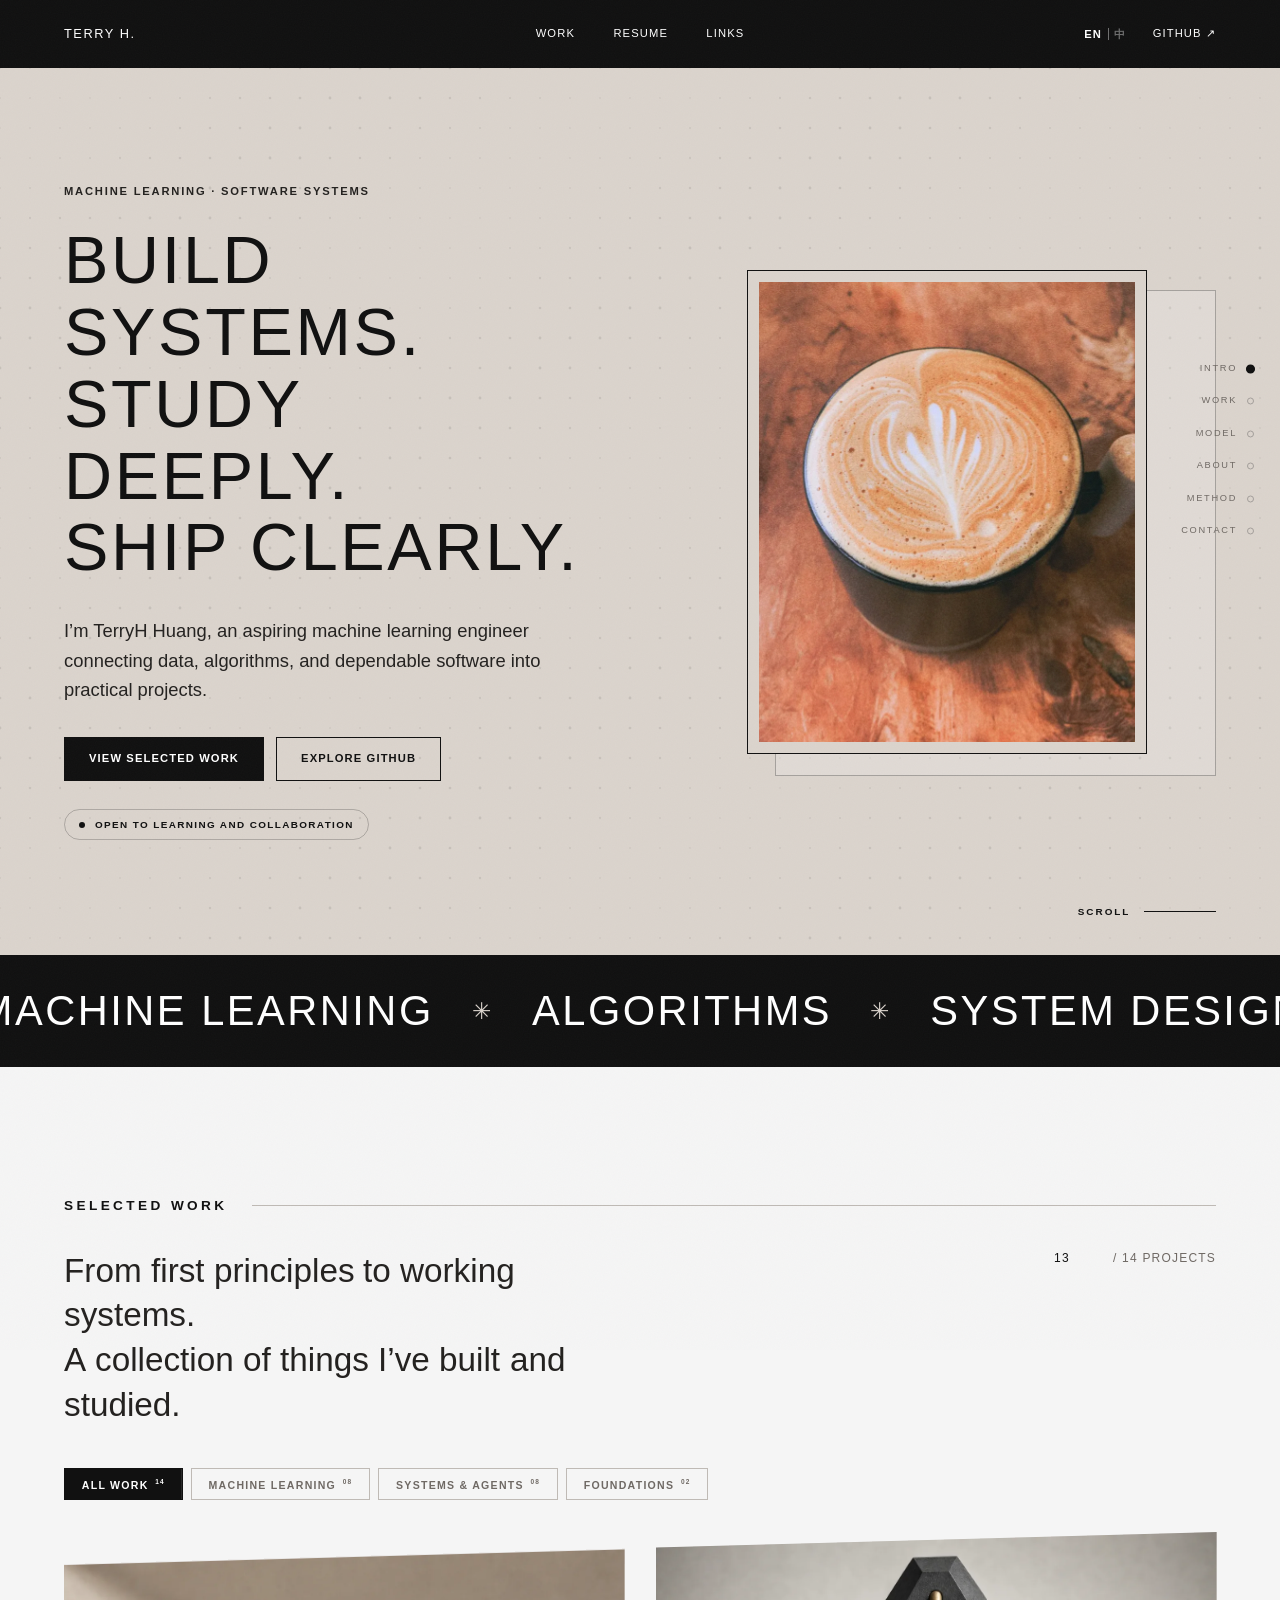
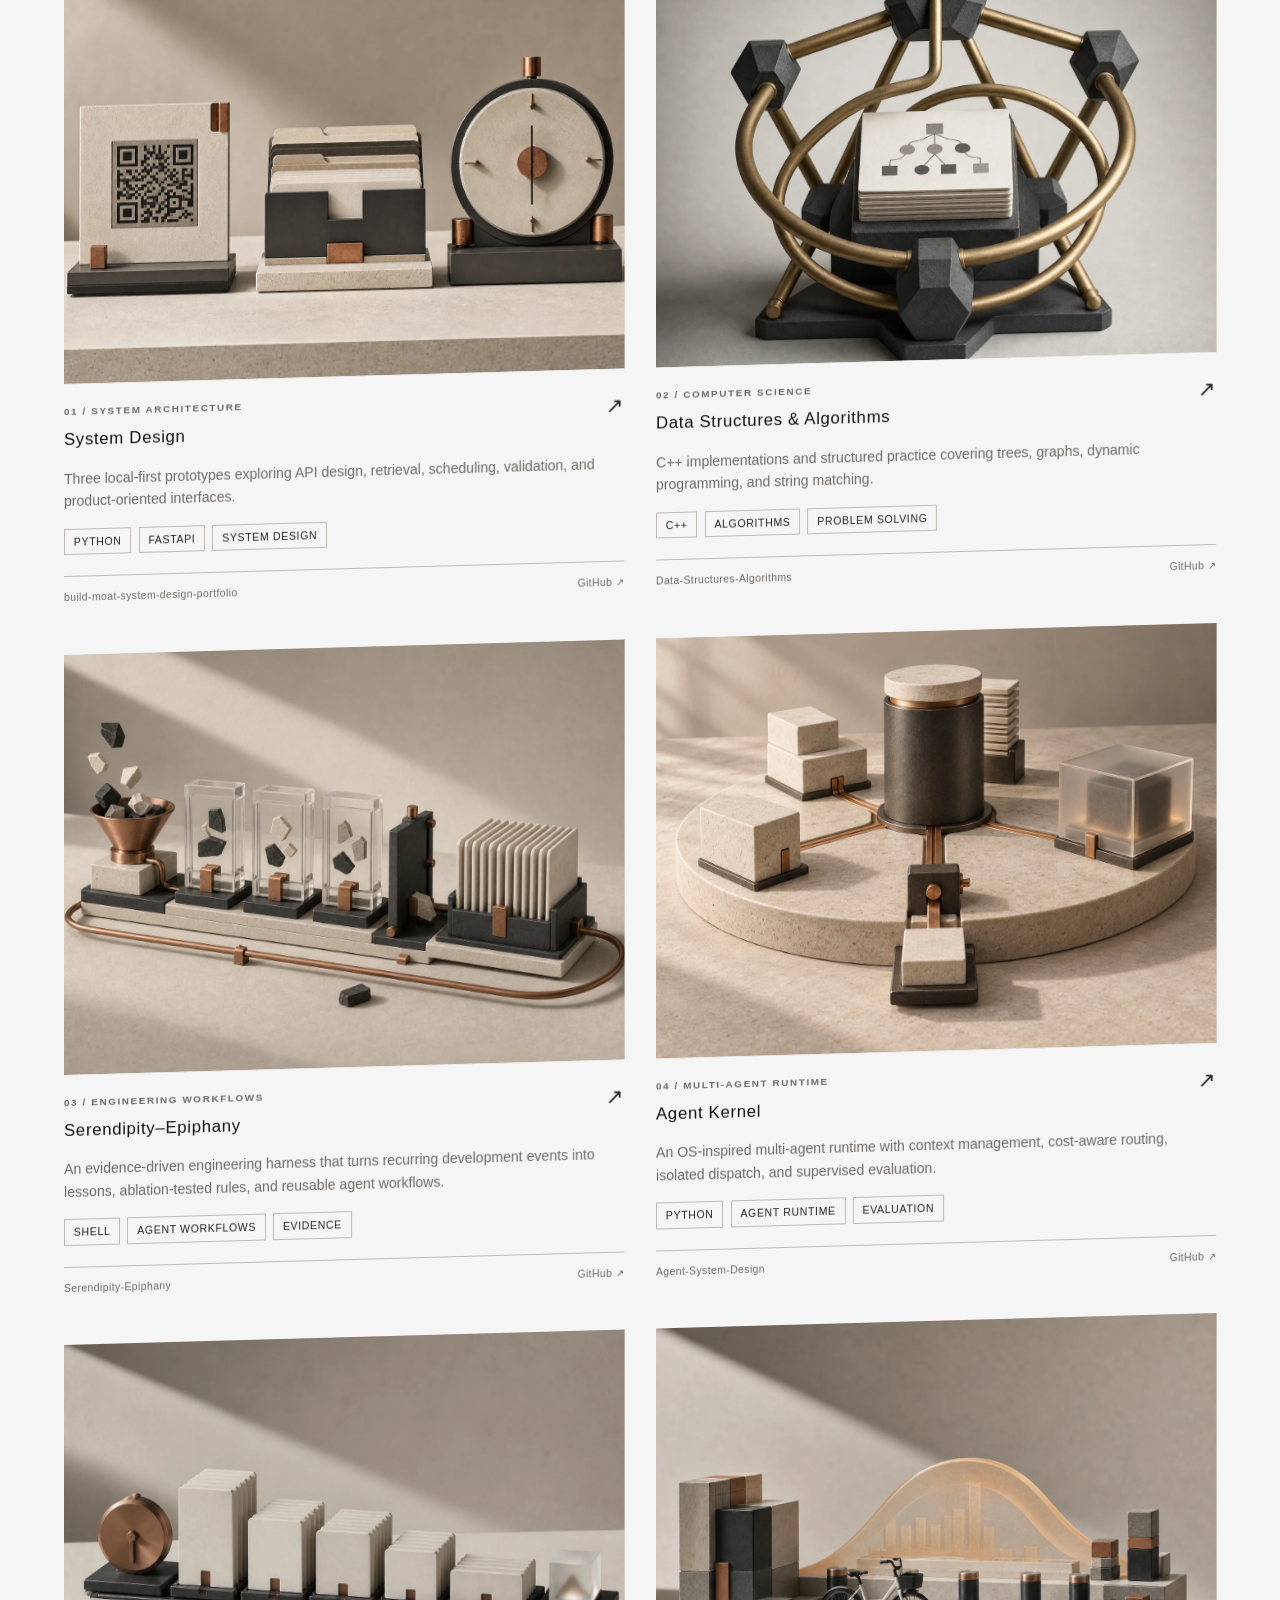
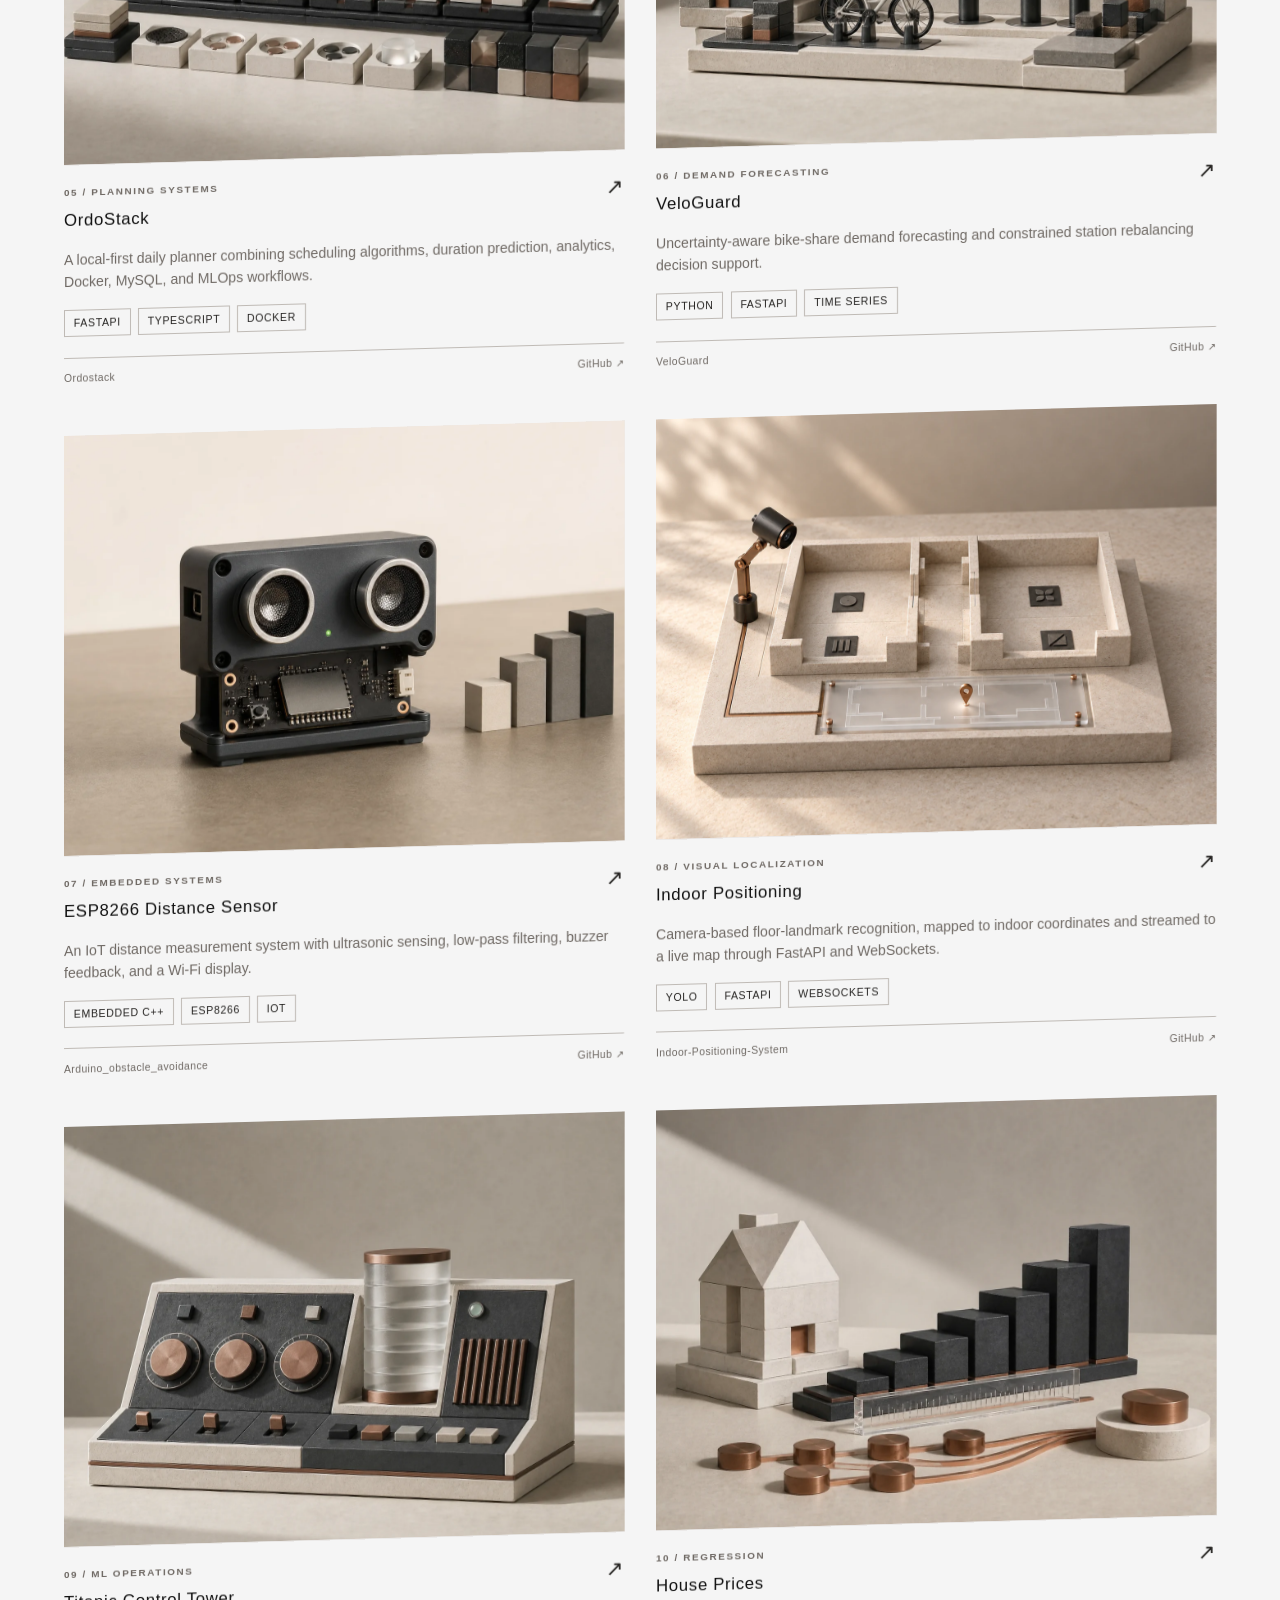
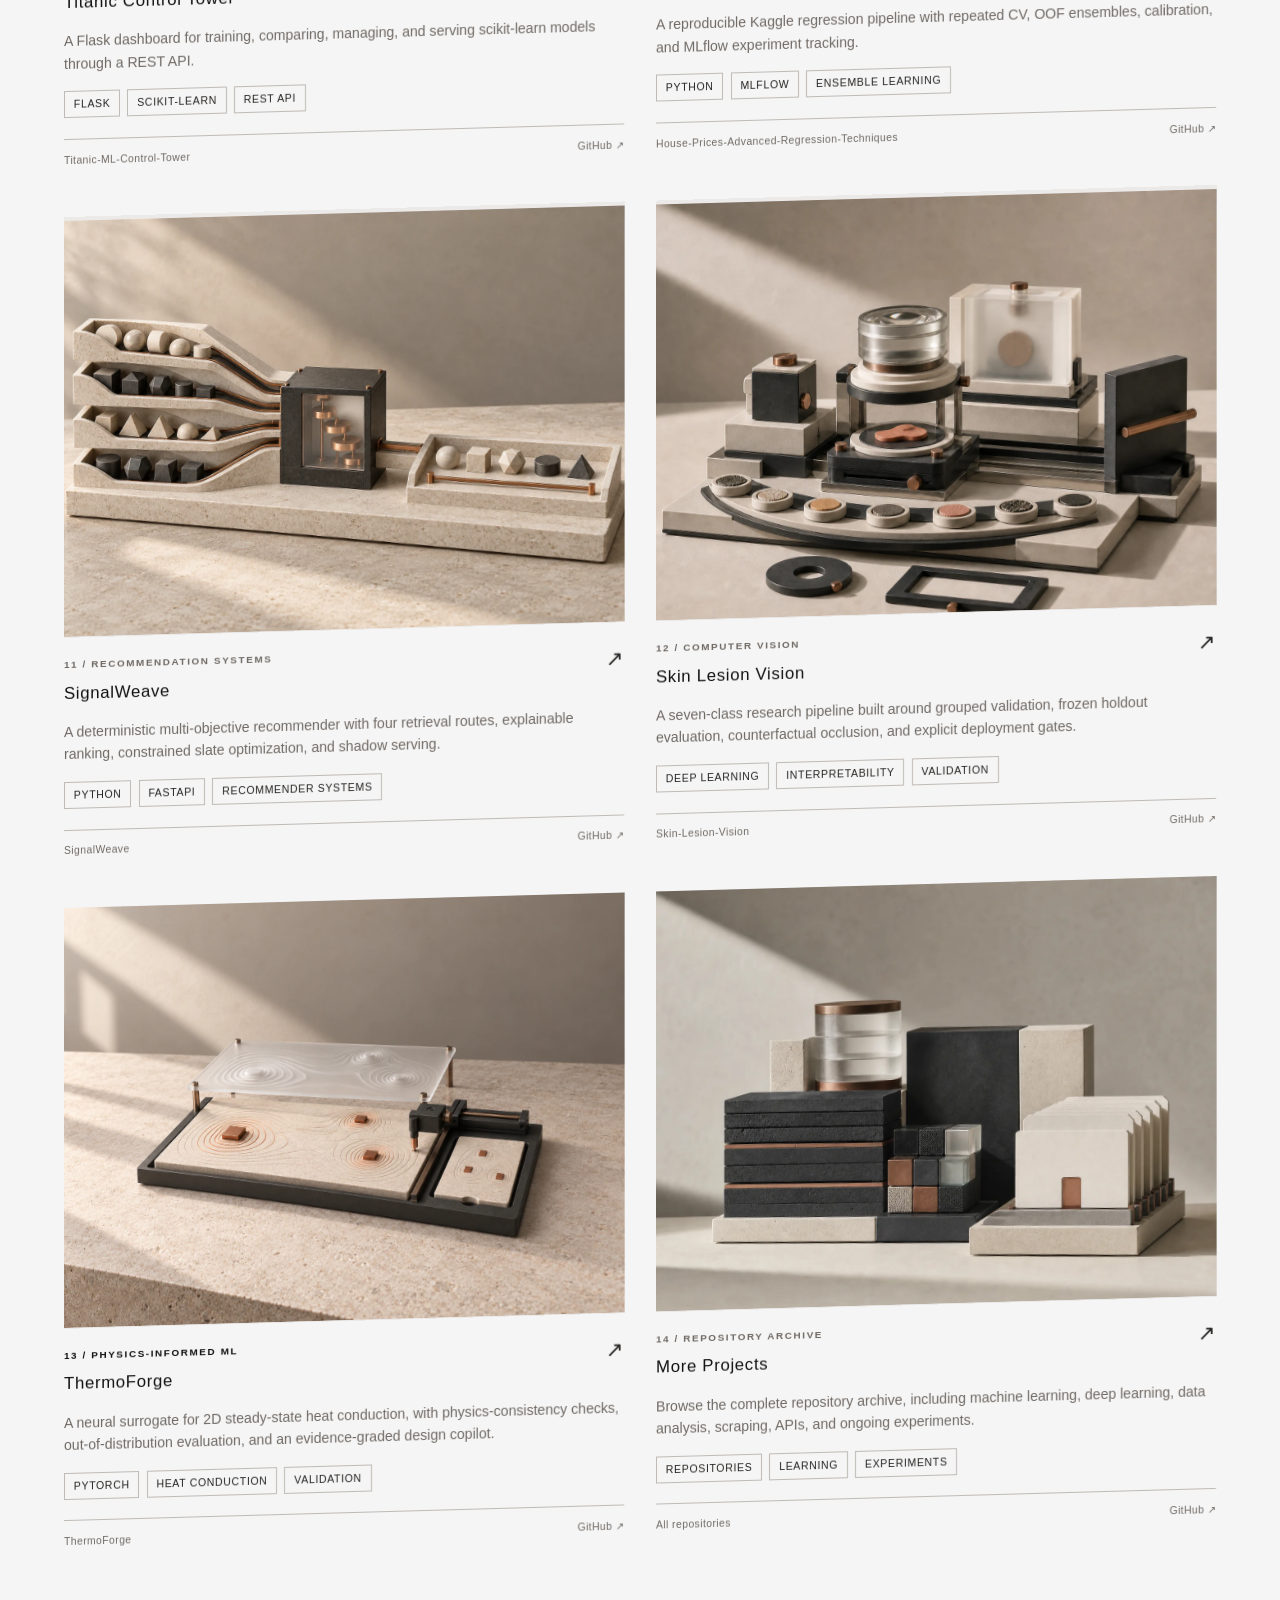
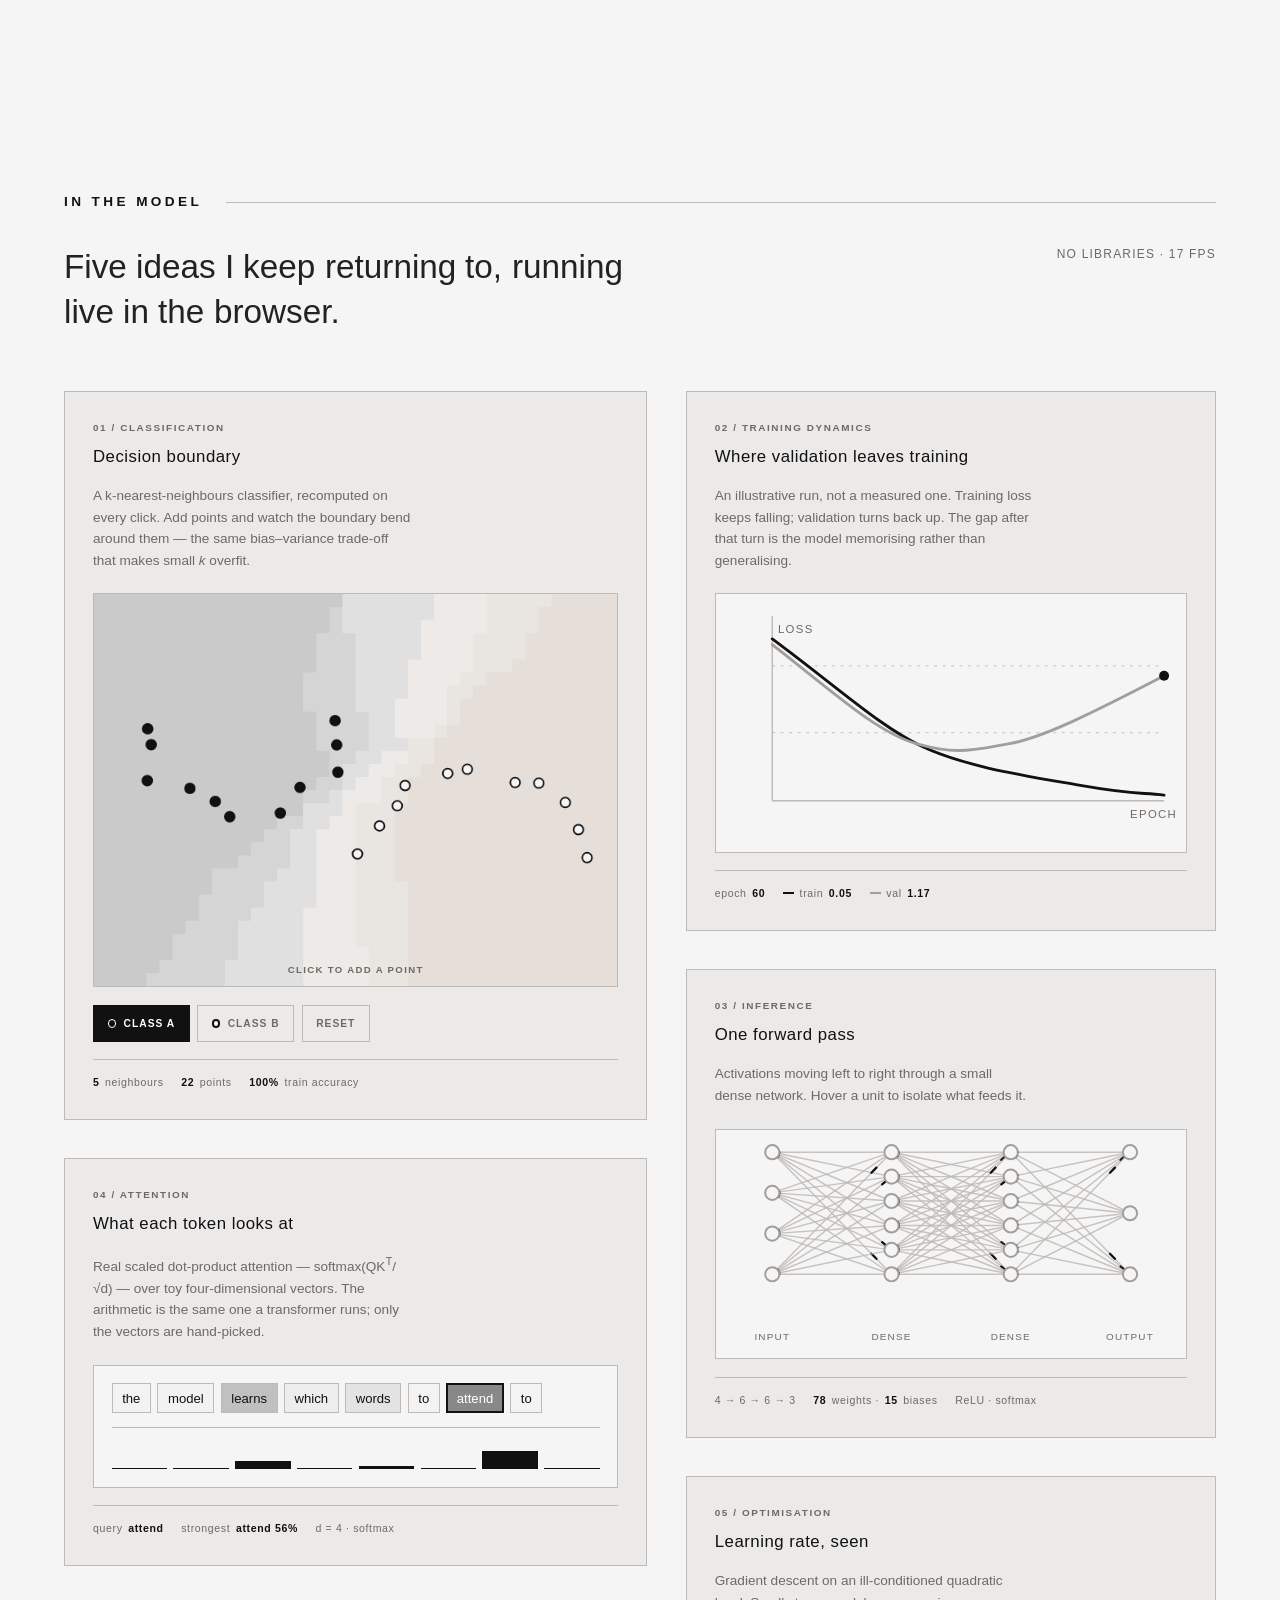
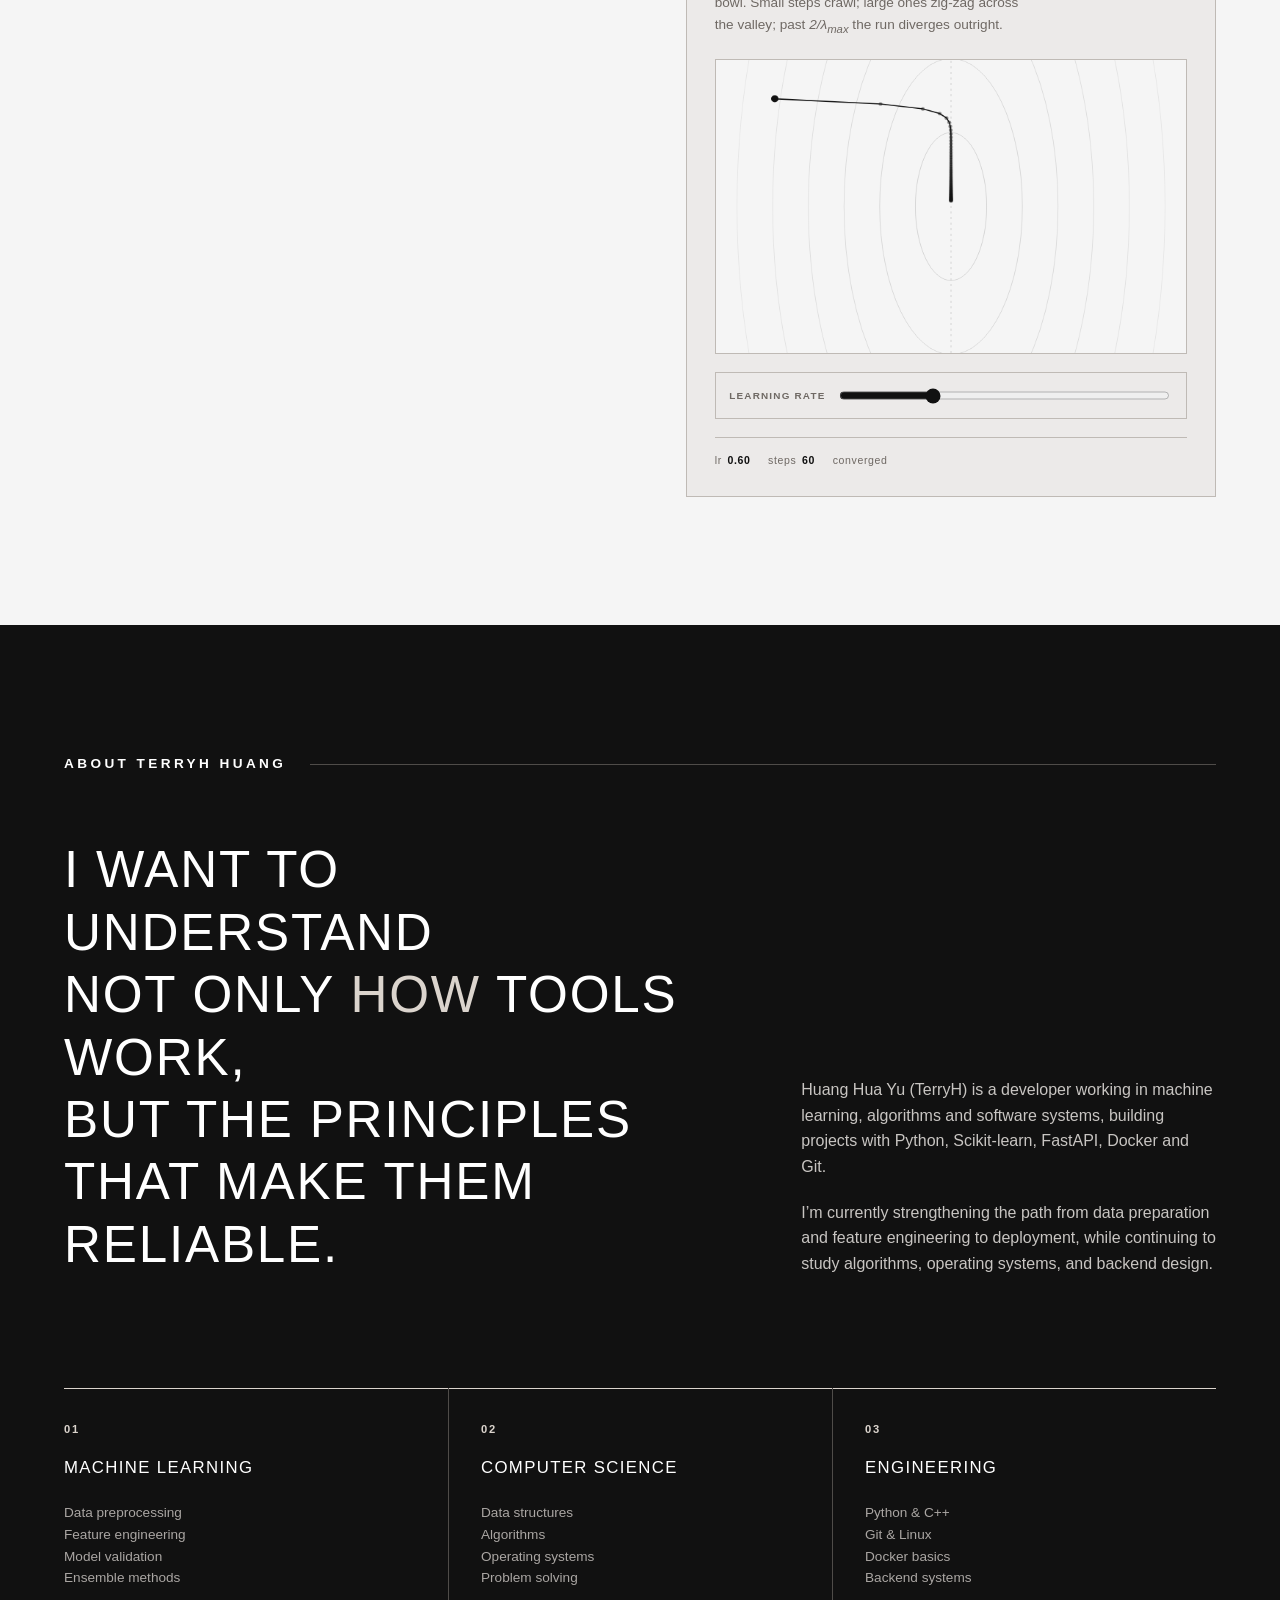
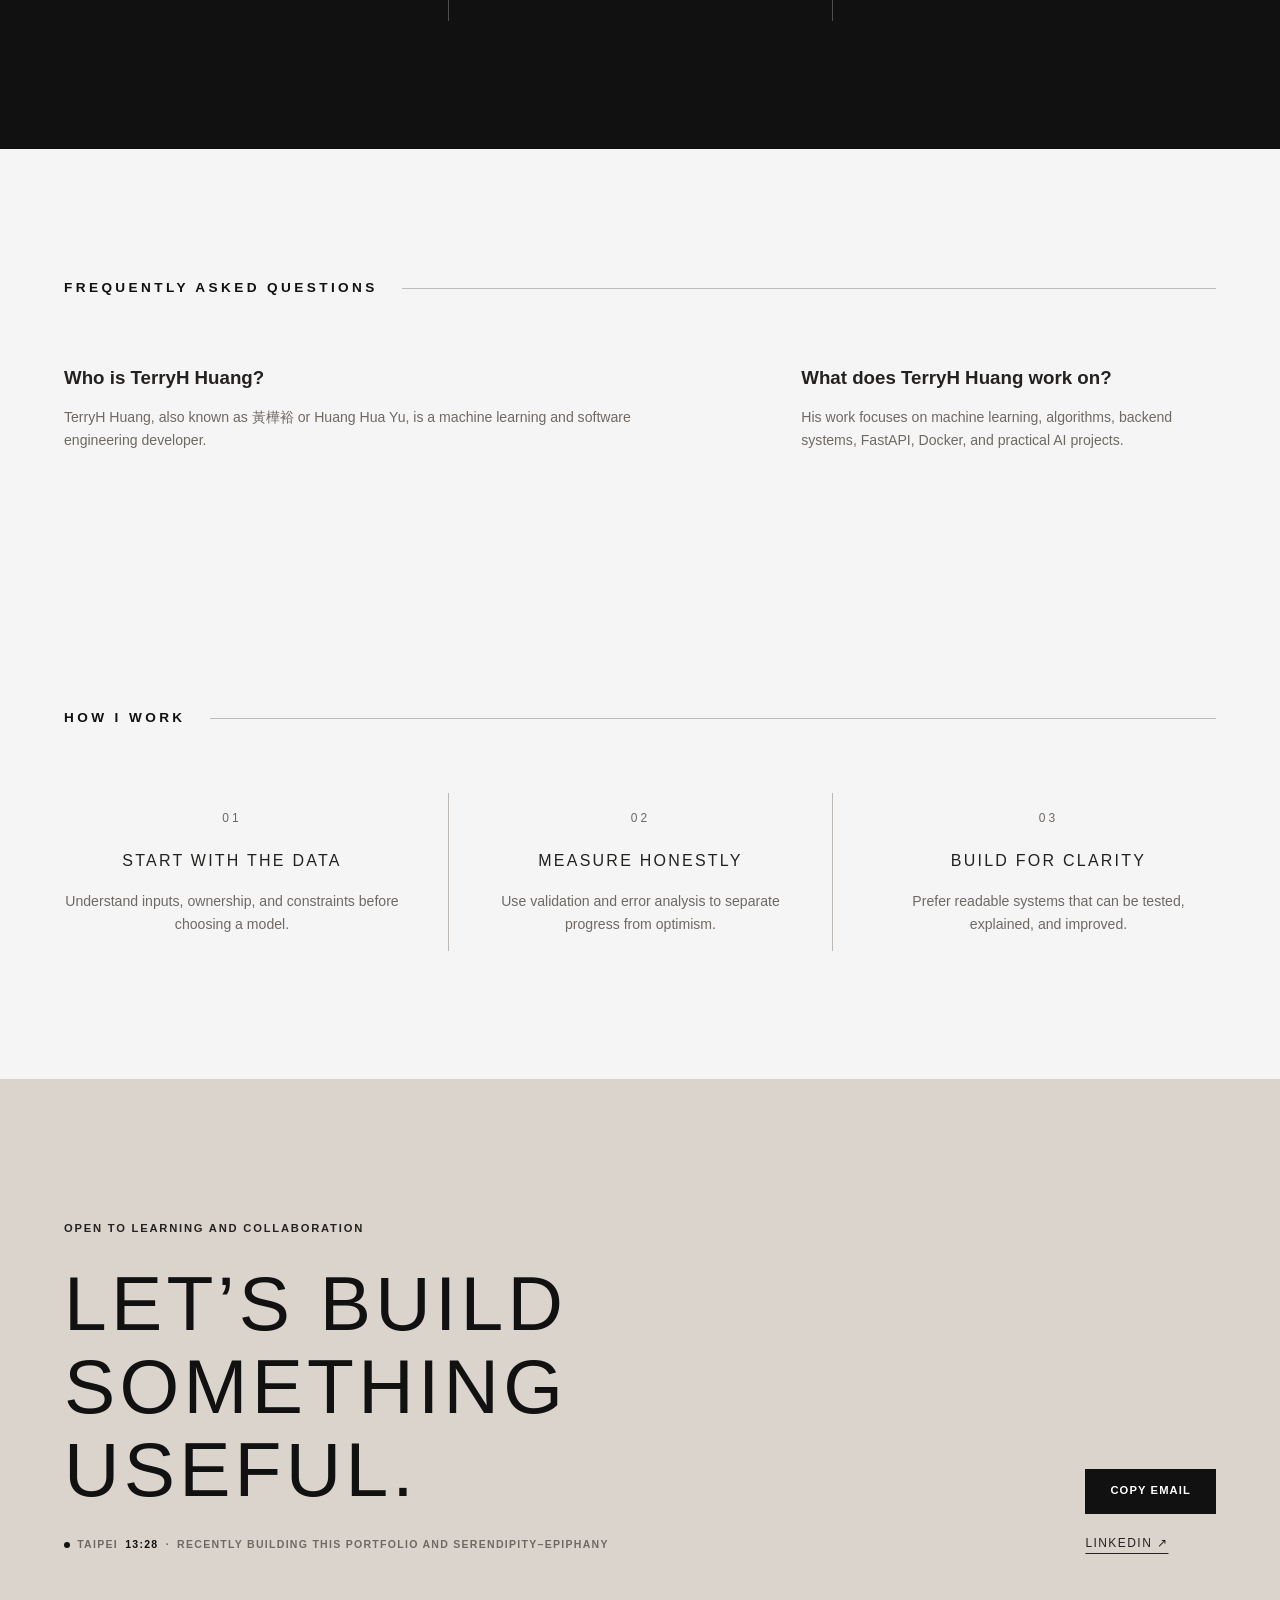
==== index.html @ b8bd3527 "feat: Taipei local time and recent work in the contact section A live clock in Asia/Taipei (24h, ref" ====
<!doctype html>
<html lang="en">
  <head>
    <meta charset="utf-8" />
    <meta name="viewport" content="width=device-width, initial-scale=1" />
    <meta
      name="description"
      content="Portfolio of 黃樺裕 (Huang Hua Yu, TerryH), a machine learning engineer focused on practical ML, algorithms, and software systems."
    />
    <meta name="author" content="黃樺裕 Huang Hua Yu (TerryH)" />
    <meta name="robots" content="index, follow, max-image-preview:large, max-snippet:-1" />
    <meta name="theme-color" content="#111111" />
    <title>黃樺裕 Huang Hua Yu (TerryH) | Machine Learning Engineer</title>
    <link rel="canonical" href="https://cdexswzaq0110.github.io/" />

    <meta property="og:type" content="website" />
    <meta property="og:site_name" content="TerryH Huang" />
    <meta property="og:locale" content="en_US" />
    <meta property="og:locale:alternate" content="zh_TW" />
    <meta property="og:url" content="https://cdexswzaq0110.github.io/" />
    <meta
      property="og:title"
      content="黃樺裕 Huang Hua Yu (TerryH) | Machine Learning Engineer"
    />
    <meta
      property="og:description"
      content="Portfolio of 黃樺裕 (Huang Hua Yu, TerryH), a machine learning engineer focused on practical ML, algorithms, and software systems."
    />
    <meta property="og:image" content="https://cdexswzaq0110.github.io/assets/system-design.webp" />
    <meta name="twitter:card" content="summary_large_image" />
    <meta
      name="twitter:title"
      content="黃樺裕 Huang Hua Yu (TerryH) | Machine Learning Engineer"
    />
    <meta
      name="twitter:description"
      content="Machine learning, algorithms, and dependable software systems."
    />
    <meta name="twitter:image" content="https://cdexswzaq0110.github.io/assets/system-design.webp" />

    <link rel="preload" as="image" href="assets/cappuccino.webp" fetchpriority="high" />
    <link rel="stylesheet" href="styles.css?v=20" />
    <script src="script.js?v=20" defer></script>
    <script>
      /* Set intro + capability flags before first paint to avoid a flash. */
      (function () {
        var root = document.documentElement;
        root.classList.add("js");
        try {
          var chosen = window.localStorage.getItem("th-motion");
          if (chosen !== "off") root.classList.add("motion-on");
          var seen = window.sessionStorage.getItem("th-intro") === "1";
          if (chosen !== "off" && !seen) root.classList.add("is-loading");
        } catch (error) {
          /* storage blocked — skip the intro rather than risk trapping content */
        }
      })();
    </script>

    <script type="application/ld+json">
      {
        "@context": "https://schema.org",
        "@graph": [
          {
            "@type": "Person",
            "@id": "https://cdexswzaq0110.github.io/#person",
            "name": "黃樺裕",
            "alternateName": ["Huang Hua Yu", "TerryH Huang", "TerryH"],
            "url": "https://cdexswzaq0110.github.io/",
            "email": "mailto:cdexswzaq0110@gmail.com",
            "jobTitle": "Machine Learning Engineer",
            "description": "Machine learning and software engineering developer focused on practical ML, algorithms, backend systems, and reproducible engineering workflows.",
            "knowsAbout": [
              "Machine Learning",
              "Algorithms",
              "Data Structures",
              "Backend Systems",
              "FastAPI",
              "Docker",
              "Python",
              "C++"
            ],
            "sameAs": [
              "https://github.com/cdexswzaq0110",
              "https://www.linkedin.com/in/%E6%A8%BA%E8%A3%95-%E9%BB%83-terryh/"
            ]
          },
          {
            "@type": "WebSite",
            "@id": "https://cdexswzaq0110.github.io/#website",
            "url": "https://cdexswzaq0110.github.io/",
            "name": "TerryH Huang — Portfolio",
            "inLanguage": "en",
            "publisher": { "@id": "https://cdexswzaq0110.github.io/#person" }
          },
          {
            "@type": "ProfilePage",
            "@id": "https://cdexswzaq0110.github.io/#profilepage",
            "url": "https://cdexswzaq0110.github.io/",
            "name": "黃樺裕 Huang Hua Yu (TerryH) | Machine Learning Engineer",
            "isPartOf": { "@id": "https://cdexswzaq0110.github.io/#website" },
            "about": { "@id": "https://cdexswzaq0110.github.io/#person" }
          },
          {
            "@type": "FAQPage",
            "@id": "https://cdexswzaq0110.github.io/#faq",
            "mainEntity": [
              {
                "@type": "Question",
                "name": "Who is TerryH Huang?",
                "acceptedAnswer": {
                  "@type": "Answer",
                  "text": "TerryH Huang, also known as 黃樺裕 or Huang Hua Yu, is a machine learning and software engineering developer."
                }
              },
              {
                "@type": "Question",
                "name": "What does TerryH Huang work on?",
                "acceptedAnswer": {
                  "@type": "Answer",
                  "text": "His work focuses on machine learning, algorithms, backend systems, FastAPI, Docker, and practical AI projects."
                }
              }
            ]
          }
        ]
      }
    </script>
  </head>

  <body class="home-page">
    <a class="skip-link" href="#main-content">Skip to content</a>
    <div class="grain" aria-hidden="true"></div>

    <div class="cursor" data-cursor aria-hidden="true">
      <span class="cursor-dot"></span>
      <span class="cursor-ring"><span class="cursor-text"></span></span>
    </div>

    <div class="preloader" data-preloader aria-hidden="true">
      <div class="preloader-panels">
        <i></i><i></i><i></i><i></i><i></i>
      </div>
      <div class="preloader-inner">
        <span class="preloader-name">Terry H.</span>
        <span class="preloader-count" data-preloader-count>00</span>
      </div>
      <div class="preloader-bar"><i data-preloader-bar></i></div>
    </div>

    <div class="scroll-progress" aria-hidden="true"></div>

    <header class="site-header">
      <div class="container header-inner">
        <a class="brand" href="#top" data-scramble aria-label="TerryH Huang, home">Terry H.</a>
        <nav class="site-nav" aria-label="Primary navigation">
          <a href="#work" data-scramble data-zh="作品">Work</a>
          <a href="resume.html" data-scramble data-zh="履歷">Resume</a>
          <a href="links.html" data-scramble data-zh="連結">Links</a>
        </nav>
        <div class="header-end">
          <button class="lang-toggle" type="button" data-lang-toggle aria-label="Switch language / 切換語言">
            <span class="lang-en">EN</span><i aria-hidden="true"></i><span class="lang-zh">中</span>
          </button>
          <a
            class="header-link"
            href="https://github.com/cdexswzaq0110"
            target="_blank"
            rel="noreferrer"
            data-magnetic
            aria-label="View GitHub profile in a new tab"
          >
            GitHub <span aria-hidden="true">↗</span>
          </a>
          <button
            class="nav-toggle"
            type="button"
            data-nav-toggle
            aria-expanded="false"
            aria-controls="site-menu"
          >
            <span class="nav-toggle-lines" aria-hidden="true"><i></i><i></i></span>
            Menu
          </button>
        </div>
      </div>
    </header>

    <nav class="section-rail" data-rail aria-label="Section shortcuts">
      <a href="#top"><span class="rail-label">Intro</span><span class="rail-dot"></span></a>
      <a href="#work"><span class="rail-label">Work</span><span class="rail-dot"></span></a>
      <a href="#lab"><span class="rail-label">Model</span><span class="rail-dot"></span></a>
      <a href="#about"><span class="rail-label">About</span><span class="rail-dot"></span></a>
      <a href="#principles"><span class="rail-label">Method</span><span class="rail-dot"></span></a>
      <a href="#contact"><span class="rail-label">Contact</span><span class="rail-dot"></span></a>
    </nav>

    <main id="main-content">
      <section class="hero" id="top" aria-labelledby="hero-title">
        <canvas class="hero-canvas" data-hero-canvas aria-hidden="true"></canvas>
        <div class="container hero-grid">
          <div class="hero-copy">
            <p class="eyebrow" data-zh="機器學習 · 軟體系統">Machine Learning · Software Systems</p>
            <h1 id="hero-title" data-split="lines">
              <span class="hero-line" data-zh="把系統做出來。">Build systems.</span>
              <span class="hero-line" data-zh="把原理讀透。">Study deeply.</span>
              <span class="hero-line" data-zh="把成果交清楚。">Ship clearly.</span>
            </h1>
            <p class="hero-lead" data-zh="我是黃樺裕，一位持續精進的機器學習工程師，把資料、演算法與可靠的軟體，組合成真正跑得起來的專案。">
              I’m TerryH Huang, an aspiring machine learning engineer connecting data,
              algorithms, and dependable software into practical projects.
            </p>
            <div class="hero-actions">
              <a class="button" href="#work" data-magnetic data-zh="查看精選作品">View selected work</a>
              <a
                class="button button-secondary"
                href="https://github.com/cdexswzaq0110"
                target="_blank"
                rel="noreferrer"
                data-magnetic
              >
                Explore GitHub
              </a>
            </div>
            <p class="status-pill" data-zh="&lt;i aria-hidden=&quot;true&quot;&gt;&lt;/i&gt;歡迎交流與合作">
              <i aria-hidden="true"></i>Open to learning and collaboration
            </p>
          </div>

          <div class="hero-visual">
            <div class="portrait-frame">
              <div class="portrait-media">
                <img
                  src="assets/cappuccino.webp"
                  width="460"
                  height="460"
                  alt="Cappuccino with latte art on a warm wooden table"
                  fetchpriority="high"
                />
              </div>
            </div>
          </div>
        </div>

        <a class="hero-scroll" href="#work" aria-label="Scroll to selected work">
          <span data-zh="往下捲">Scroll</span>
          <span class="hero-scroll-line" aria-hidden="true"></span>
        </a>
      </section>

      <section class="marquee-band" aria-label="Focus areas">
        <div class="marquee" data-marquee>
          <div class="marquee-track" data-marquee-track>
            <span>Machine Learning</span><b aria-hidden="true">✳</b>
            <span>Algorithms</span><b aria-hidden="true">✳</b>
            <span>System Design</span><b aria-hidden="true">✳</b>
            <span>Python</span><b aria-hidden="true">✳</b>
            <span>C++</span><b aria-hidden="true">✳</b>
            <span>FastAPI</span><b aria-hidden="true">✳</b>
            <span>Docker</span><b aria-hidden="true">✳</b>
            <span>MLOps</span><b aria-hidden="true">✳</b>
          </div>
        </div>
      </section>

      <section class="section work-section" id="work" aria-labelledby="work-title">
        <div class="container">
          <div class="section-heading">
            <h2 id="work-title" data-zh="精選作品">Selected Work</h2>
            <span aria-hidden="true"></span>
          </div>
          <div class="section-intro">
            <p data-split="words" data-zh="從基本原理到能跑的系統。<br />這些是我做過，也讀過的東西。">From first principles to working systems.<br />A collection of things I’ve built and studied.</p>
            <p class="section-count">
              <span data-project-count>01</span> / <span data-project-total>14</span> projects
            </p>
          </div>

          <div class="filter-bar" role="group" aria-label="Filter projects by focus">
              <button type="button" class="filter-chip is-active" data-filter="all" aria-pressed="true">All work <sup>14</sup></button>
              <button type="button" class="filter-chip" data-filter="ml" aria-pressed="false">Machine learning <sup>08</sup></button>
              <button type="button" class="filter-chip" data-filter="backend" aria-pressed="false">Systems &amp; agents <sup>08</sup></button>
              <button type="button" class="filter-chip" data-filter="foundations" aria-pressed="false">Foundations <sup>02</sup></button>
            </div>
          <div class="project-grid" data-project-grid>
            <article class="project-card" id="project-system-design" tabindex="-1" data-tags="backend">
              <a
                href="https://github.com/cdexswzaq0110/build-moat-system-design-portfolio"
                target="_blank"
                rel="noreferrer"
                data-cursor-label="View"
                aria-label="Open System Design on GitHub"
              >
                <div class="project-visual visual-systems" data-tilt>
                  <img
                    src="assets/system-design.webp"
                    width="1448"
                    height="1086"
                    loading="lazy"
                    alt="Three sculptural modules representing QR generation, knowledge retrieval, and task scheduling"
                  />
                </div>
                <div class="project-body">
                  <div>
                    <p class="project-index">01 / System architecture</p>
                    <h3>System Design</h3>
                  </div>
                  <span class="project-arrow" aria-hidden="true">↗</span>
                </div>
                <p class="project-description">
                  Three local-first prototypes exploring API design, retrieval,
                  scheduling, validation, and product-oriented interfaces.
                </p>
                <ul class="tag-list" aria-label="Technologies">
                  <li>Python</li>
                  <li>FastAPI</li>
                  <li>System Design</li>
                </ul>
                <p class="project-source"><span>build-moat-system-design-portfolio</span><span>GitHub ↗</span></p>
              </a>
            </article>

            <article class="project-card" id="project-algorithms" tabindex="-1" data-tags="foundations">
              <a
                href="https://github.com/cdexswzaq0110/Data-Structures-Algorithms"
                target="_blank"
                rel="noreferrer"
                data-cursor-label="View"
                aria-label="Open Data Structures &amp; Algorithms on GitHub"
              >
                <div class="project-visual visual-algorithms" data-tilt>
                  <img
                    src="assets/algorithms.webp"
                    width="1448"
                    height="1086"
                    loading="lazy"
                    alt="Tactile geometric structure representing data structures and algorithms"
                  />
                </div>
                <div class="project-body">
                  <div>
                    <p class="project-index">02 / Computer science</p>
                    <h3>Data Structures &amp; Algorithms</h3>
                  </div>
                  <span class="project-arrow" aria-hidden="true">↗</span>
                </div>
                <p class="project-description">
                  C++ implementations and structured practice covering trees, graphs,
                  dynamic programming, and string matching.
                </p>
                <ul class="tag-list" aria-label="Technologies">
                  <li>C++</li>
                  <li>Algorithms</li>
                  <li>Problem Solving</li>
                </ul>
                <p class="project-source"><span>Data-Structures-Algorithms</span><span>GitHub ↗</span></p>
              </a>
            </article>

            <article class="project-card" id="project-serendipity" tabindex="-1" data-tags="backend">
              <a
                href="https://github.com/cdexswzaq0110/Serendipity-Epiphany"
                target="_blank"
                rel="noreferrer"
                data-cursor-label="View"
                aria-label="Open Serendipity–Epiphany on GitHub"
              >
                <div class="project-visual visual-serendipity" data-tilt>
                  <img
                    src="assets/serendipity-epiphany.webp"
                    width="1448"
                    height="1086"
                    loading="lazy"
                    alt="Development fragments passing through evidence frames and an ablation gate into reusable rule cards"
                  />
                </div>
                <div class="project-body">
                  <div>
                    <p class="project-index">03 / Engineering workflows</p>
                    <h3>Serendipity–Epiphany</h3>
                  </div>
                  <span class="project-arrow" aria-hidden="true">↗</span>
                </div>
                <p class="project-description">
                  An evidence-driven engineering harness that turns recurring development
                  events into lessons, ablation-tested rules, and reusable agent workflows.
                </p>
                <ul class="tag-list" aria-label="Technologies">
                  <li>Shell</li>
                  <li>Agent Workflows</li>
                  <li>Evidence</li>
                </ul>
                <p class="project-source"><span>Serendipity-Epiphany</span><span>GitHub ↗</span></p>
              </a>
            </article>

            <article class="project-card" id="project-agent-kernel" tabindex="-1" data-tags="backend">
              <a href="https://github.com/cdexswzaq0110/Agent-System-Design" target="_blank" rel="noreferrer"
                data-cursor-label="View" aria-label="Open Agent Kernel on GitHub">
                <div class="project-visual" data-tilt>
                  <img src="assets/agent-kernel.webp" width="1448" height="1086" loading="lazy" decoding="async"
                    alt="A central scheduling hub linking three isolated work modules, shared context wafers, and a review gate" />
                </div>
                <div class="project-body">
                  <div>
                    <p class="project-index">04 / Multi-agent runtime</p>
                    <h3>Agent Kernel</h3>
                  </div>
                  <span class="project-arrow" aria-hidden="true">↗</span>
                </div>
                <p class="project-description">An OS-inspired multi-agent runtime with context management, cost-aware routing, isolated dispatch, and supervised evaluation.</p>
                <ul class="tag-list" aria-label="Technologies">
                  <li>Python</li>
                  <li>Agent Runtime</li>
                  <li>Evaluation</li>
                </ul>
                <p class="project-source"><span>Agent-System-Design</span><span>GitHub ↗</span></p>
              </a>
            </article>

            <article class="project-card" id="project-ordostack" tabindex="-1" data-tags="ml backend">
              <a
                href="https://github.com/cdexswzaq0110/Ordostack"
                target="_blank"
                rel="noreferrer"
                data-cursor-label="View"
                aria-label="Open OrdoStack on GitHub"
              >
                <div class="project-visual visual-ordostack" data-tilt>
                  <img
                    src="assets/ordostack.webp"
                    width="1448"
                    height="1086"
                    loading="lazy"
                    alt="Modular daily scheduling machine with time blocks and prediction components"
                  />
                </div>
                <div class="project-body">
                  <div>
                    <p class="project-index">05 / Planning systems</p>
                    <h3>OrdoStack</h3>
                  </div>
                  <span class="project-arrow" aria-hidden="true">↗</span>
                </div>
                <p class="project-description">
                  A local-first daily planner combining scheduling algorithms, duration
                  prediction, analytics, Docker, MySQL, and MLOps workflows.
                </p>
                <ul class="tag-list" aria-label="Technologies">
                  <li>FastAPI</li>
                  <li>TypeScript</li>
                  <li>Docker</li>
                </ul>
                <p class="project-source"><span>Ordostack</span><span>GitHub ↗</span></p>
              </a>
            </article>

            <article class="project-card" id="project-veloguard" tabindex="-1" data-tags="ml backend">
              <a
                href="https://github.com/cdexswzaq0110/VeloGuard"
                target="_blank"
                rel="noreferrer"
                data-cursor-label="View"
                aria-label="Open VeloGuard on GitHub"
              >
                <div class="project-visual visual-veloguard" data-tilt>
                  <img
                    src="assets/veloguard.webp"
                    width="1448"
                    height="1086"
                    loading="lazy"
                    alt="Architectural bike-share forecasting and station rebalancing model"
                  />
                </div>
                <div class="project-body">
                  <div>
                    <p class="project-index">06 / Demand forecasting</p>
                    <h3>VeloGuard</h3>
                  </div>
                  <span class="project-arrow" aria-hidden="true">↗</span>
                </div>
                <p class="project-description">
                  Uncertainty-aware bike-share demand forecasting and constrained
                  station rebalancing decision support.
                </p>
                <ul class="tag-list" aria-label="Technologies">
                  <li>Python</li>
                  <li>FastAPI</li>
                  <li>Time Series</li>
                </ul>
                <p class="project-source"><span>VeloGuard</span><span>GitHub ↗</span></p>
              </a>
            </article>

            <article class="project-card" id="project-esp8266" tabindex="-1" data-tags="foundations">
              <a
                href="https://github.com/cdexswzaq0110/Arduino_obstacle_avoidance"
                target="_blank"
                rel="noreferrer"
                data-cursor-label="View"
                aria-label="Open ESP8266 Distance Sensor on GitHub"
              >
                <div class="project-visual visual-embedded" data-tilt>
                  <img
                    src="assets/embedded-system.webp"
                    width="1448"
                    height="1086"
                    loading="lazy"
                    alt="Refined ultrasonic distance sensor and embedded controller"
                  />
                </div>
                <div class="project-body">
                  <div>
                    <p class="project-index">07 / Embedded systems</p>
                    <h3>ESP8266 Distance Sensor</h3>
                  </div>
                  <span class="project-arrow" aria-hidden="true">↗</span>
                </div>
                <p class="project-description">
                  An IoT distance measurement system with ultrasonic sensing,
                  low-pass filtering, buzzer feedback, and a Wi-Fi display.
                </p>
                <ul class="tag-list" aria-label="Technologies">
                  <li>Embedded C++</li>
                  <li>ESP8266</li>
                  <li>IoT</li>
                </ul>
                <p class="project-source"><span>Arduino_obstacle_avoidance</span><span>GitHub ↗</span></p>
              </a>
            </article>

            <article class="project-card" id="project-indoor-positioning" tabindex="-1" data-tags="ml backend">
              <a href="https://github.com/cdexswzaq0110/Indoor-Positioning-System" target="_blank" rel="noreferrer"
                data-cursor-label="View" aria-label="Open Indoor Positioning on GitHub">
                <div class="project-visual" data-tilt>
                  <img src="assets/indoor-positioning.webp" width="1448" height="1086" loading="lazy" decoding="async"
                    alt="A camera observing floor landmarks in a limestone room model beside a matching coordinate map" />
                </div>
                <div class="project-body">
                  <div>
                    <p class="project-index">08 / Visual localization</p>
                    <h3>Indoor Positioning</h3>
                  </div>
                  <span class="project-arrow" aria-hidden="true">↗</span>
                </div>
                <p class="project-description">Camera-based floor-landmark recognition, mapped to indoor coordinates and streamed to a live map through FastAPI and WebSockets.</p>
                <ul class="tag-list" aria-label="Technologies">
                  <li>YOLO</li>
                  <li>FastAPI</li>
                  <li>WebSockets</li>
                </ul>
                <p class="project-source"><span>Indoor-Positioning-System</span><span>GitHub ↗</span></p>
              </a>
            </article>

            <article class="project-card" id="project-titanic" tabindex="-1" data-tags="ml backend">
              <a
                href="https://github.com/cdexswzaq0110/Titanic-ML-Control-Tower"
                target="_blank"
                rel="noreferrer"
                data-cursor-label="View"
                aria-label="Open Titanic Control Tower on GitHub"
              >
                <div class="project-visual visual-control-tower" data-tilt>
                  <img
                    src="assets/titanic-control-tower.webp"
                    width="1448"
                    height="1086"
                    loading="lazy"
                    alt="Sculptural machine-learning model comparison control console"
                  />
                </div>
                <div class="project-body">
                  <div>
                    <p class="project-index">09 / ML operations</p>
                    <h3>Titanic Control Tower</h3>
                  </div>
                  <span class="project-arrow" aria-hidden="true">↗</span>
                </div>
                <p class="project-description">
                  A Flask dashboard for training, comparing, managing, and serving
                  scikit-learn models through a REST API.
                </p>
                <ul class="tag-list" aria-label="Technologies">
                  <li>Flask</li>
                  <li>Scikit-learn</li>
                  <li>REST API</li>
                </ul>
                <p class="project-source"><span>Titanic-ML-Control-Tower</span><span>GitHub ↗</span></p>
              </a>
            </article>

            <article class="project-card" id="project-house-prices" tabindex="-1" data-tags="ml">
              <a
                href="https://github.com/cdexswzaq0110/House-Prices-Advanced-Regression-Techniques"
                target="_blank"
                rel="noreferrer"
                data-cursor-label="View"
                aria-label="Open House Prices on GitHub"
              >
                <div class="project-visual visual-house-prices" data-tilt>
                  <img
                    src="assets/house-prices.webp"
                    width="1448"
                    height="1086"
                    loading="lazy"
                    alt="Miniature house, valuation steps, and ensemble model weights"
                  />
                </div>
                <div class="project-body">
                  <div>
                    <p class="project-index">10 / Regression</p>
                    <h3>House Prices</h3>
                  </div>
                  <span class="project-arrow" aria-hidden="true">↗</span>
                </div>
                <p class="project-description">
                  A reproducible Kaggle regression pipeline with repeated CV, OOF
                  ensembles, calibration, and MLflow experiment tracking.
                </p>
                <ul class="tag-list" aria-label="Technologies">
                  <li>Python</li>
                  <li>MLflow</li>
                  <li>Ensemble Learning</li>
                </ul>
                <p class="project-source"><span>House-Prices-Advanced-Regression-Techniques</span><span>GitHub ↗</span></p>
              </a>
            </article>

            <article class="project-card" id="project-signalweave" tabindex="-1" data-tags="ml backend">
              <a
                href="https://github.com/cdexswzaq0110/SignalWeave"
                target="_blank"
                rel="noreferrer"
                data-cursor-label="View"
                aria-label="Open SignalWeave on GitHub"
              >
                <div class="project-visual visual-signalweave" data-tilt>
                  <img
                    src="assets/signalweave-v2.webp"
                    width="1448"
                    height="1086"
                    loading="lazy"
                    alt="Four candidate channels merging into a weighted selector and a constrained recommendation tray"
                  />
                </div>
                <div class="project-body">
                  <div>
                    <p class="project-index">11 / Recommendation systems</p>
                    <h3>SignalWeave</h3>
                  </div>
                  <span class="project-arrow" aria-hidden="true">↗</span>
                </div>
                <p class="project-description">
                  A deterministic multi-objective recommender with four retrieval routes,
                  explainable ranking, constrained slate optimization, and shadow serving.
                </p>
                <ul class="tag-list" aria-label="Technologies">
                  <li>Python</li>
                  <li>FastAPI</li>
                  <li>Recommender Systems</li>
                </ul>
                <p class="project-source"><span>SignalWeave</span><span>GitHub ↗</span></p>
              </a>
            </article>

            <article class="project-card" id="project-skin-lesion" tabindex="-1" data-tags="ml">
              <a
                href="https://github.com/cdexswzaq0110/Skin-Lesion-Vision"
                target="_blank"
                rel="noreferrer"
                data-cursor-label="View"
                aria-label="Open Skin Lesion Vision on GitHub"
              >
                <div class="project-visual visual-skin-lesion" data-tilt>
                  <img
                    src="assets/skin-lesion-vision.webp"
                    width="1448"
                    height="1086"
                    loading="lazy"
                    alt="Seven specimen tokens arranged around an explainable optical inspection and deployment gate"
                  />
                </div>
                <div class="project-body">
                  <div>
                    <p class="project-index">12 / Computer vision</p>
                    <h3>Skin Lesion Vision</h3>
                  </div>
                  <span class="project-arrow" aria-hidden="true">↗</span>
                </div>
                <p class="project-description">
                  A seven-class research pipeline built around grouped validation, frozen
                  holdout evaluation, counterfactual occlusion, and explicit deployment gates.
                </p>
                <ul class="tag-list" aria-label="Technologies">
                  <li>Deep Learning</li>
                  <li>Interpretability</li>
                  <li>Validation</li>
                </ul>
                <p class="project-source"><span>Skin-Lesion-Vision</span><span>GitHub ↗</span></p>
              </a>
            </article>

            <article class="project-card" id="project-thermoforge" tabindex="-1" data-tags="ml">
              <a href="https://github.com/cdexswzaq0110/ThermoForge" target="_blank" rel="noreferrer"
                data-cursor-label="View" aria-label="Open ThermoForge on GitHub">
                <div class="project-visual" data-tilt>
                  <img src="assets/thermoforge.webp" width="1448" height="1086" loading="lazy" decoding="async"
                    alt="Copper heat sources on a planar limestone board beneath a predicted thermal field and a contact probe" />
                </div>
                <div class="project-body">
                  <div>
                    <p class="project-index">13 / Physics-informed ML</p>
                    <h3>ThermoForge</h3>
                  </div>
                  <span class="project-arrow" aria-hidden="true">↗</span>
                </div>
                <p class="project-description">A neural surrogate for 2D steady-state heat conduction, with physics-consistency checks, out-of-distribution evaluation, and an evidence-graded design copilot.</p>
                <ul class="tag-list" aria-label="Technologies">
                  <li>PyTorch</li>
                  <li>Heat Conduction</li>
                  <li>Validation</li>
                </ul>
                <p class="project-source"><span>ThermoForge</span><span>GitHub ↗</span></p>
              </a>
            </article>

            <article class="project-card" id="project-more-projects" tabindex="-1" data-tags="archive">
              <a
                href="https://github.com/cdexswzaq0110?tab=repositories"
                target="_blank"
                rel="noreferrer"
                data-cursor-label="Browse"
                aria-label="Browse all repositories on GitHub"
              >
                <div class="project-visual visual-archive" data-tilt>
                  <img
                    src="assets/project-archive.webp"
                    width="1448"
                    height="1086"
                    loading="lazy"
                    alt="Curated collection of modular objects representing an engineering project archive"
                  />
                </div>
                <div class="project-body">
                  <div>
                    <p class="project-index">14 / Repository archive</p>
                    <h3>More Projects</h3>
                  </div>
                  <span class="project-arrow" aria-hidden="true">↗</span>
                </div>
                <p class="project-description">
                  Browse the complete repository archive, including machine learning,
                  deep learning, data analysis, scraping, APIs, and ongoing experiments.
                </p>
                <ul class="tag-list" aria-label="Categories">
                  <li>Repositories</li>
                  <li>Learning</li>
                  <li>Experiments</li>
                </ul>
                <p class="project-source"><span>All repositories</span><span>GitHub ↗</span></p>
              </a>
            </article>
            </div>
        </div>
      </section>

      <section class="section lab-section" id="lab" aria-labelledby="lab-title">
        <div class="container">
          <div class="section-heading">
            <h2 id="lab-title" data-zh="模型內部">In the Model</h2>
            <span aria-hidden="true"></span>
          </div>
          <div class="section-intro">
            <p data-split="words" data-zh="五個我一再回頭想的題目，直接在瀏覽器裡跑給你看。">Five ideas I keep returning to, running live in the browser.</p>
            <p class="section-count">No libraries · <span data-lab-fps>60</span> fps</p>
          </div>

          <div class="lab-grid">
            <div class="lab-column">
            <article class="lab-card lab-card-boundary" aria-labelledby="lab-knn-title">
              <div class="lab-head">
                <p class="lab-index" data-zh="01 / 分類">01 / Classification</p>
                <h3 id="lab-knn-title" data-zh="決策邊界">Decision boundary</h3>
              </div>
              <p class="lab-copy" data-zh="一個 k-近鄰分類器，每點一次就重算一次。加入資料點，看邊界怎麼跟著彎——小的 <em>k</em> 之所以容易過擬合，靠的正是同一個偏差–變異權衡。">
                A k-nearest-neighbours classifier, recomputed on every click. Add
                points and watch the boundary bend around them — the same
                bias–variance trade-off that makes small <em>k</em> overfit.
              </p>
              <div class="lab-stage">
                <canvas data-knn-canvas width="640" height="480" role="img"
                  aria-label="Interactive scatter plot of two classes with a k-nearest-neighbours decision boundary"></canvas>
                <p class="lab-hint" data-knn-hint>Click to add a point</p>
              </div>
              <div class="lab-controls" role="group" aria-label="Classifier controls">
                <button type="button" class="lab-chip is-active" data-knn-class="0" aria-pressed="true">
                  <i aria-hidden="true"></i>Class A
                </button>
                <button type="button" class="lab-chip" data-knn-class="1" aria-pressed="false">
                  <i aria-hidden="true"></i>Class B
                </button>
                <button type="button" class="lab-chip lab-chip-ghost" data-knn-reset>Reset</button>
              </div>
              <p class="lab-readout">
                <span><b data-knn-k>5</b> neighbours</span>
                <span><b data-knn-count>0</b> points</span>
                <span><b data-knn-acc>—</b> train accuracy</span>
              </p>
            </article>

            <article class="lab-card" aria-labelledby="lab-attn-title">
              <div class="lab-head">
                <p class="lab-index" data-zh="04 / 注意力">04 / Attention</p>
                <h3 id="lab-attn-title" data-zh="每個 token 在看什麼">What each token looks at</h3>
              </div>
              <p class="lab-copy" data-zh="真正的 scaled dot-product attention：softmax(QK<sup>T</sup>/√d)。運算和 transformer 跑的完全一樣，只有向量是手工挑的。">
                Real scaled dot-product attention — softmax(QK<sup>T</sup>/√d) — over toy
                four-dimensional vectors. The arithmetic is the same one a
                transformer runs; only the vectors are hand-picked.
              </p>
              <div class="lab-stage lab-stage-attn">
                <div class="attn-tokens" data-attn-tokens role="group" aria-label="Hover a token to see its attention weights"></div>
                <div class="attn-bars" data-attn-bars aria-hidden="true"></div>
              </div>
              <p class="lab-readout">
                <span>query <b data-attn-query>—</b></span>
                <span>strongest <b data-attn-top>—</b></span>
                <span>d = 4 · softmax</span>
              </p>
            </article>
            </div>

            <div class="lab-column">
              <article class="lab-card" aria-labelledby="lab-curve-title">
                <div class="lab-head">
                  <p class="lab-index" data-zh="02 / 訓練動態">02 / Training dynamics</p>
                  <h3 id="lab-curve-title" data-zh="驗證損失從哪裡開始背離訓練">Where validation leaves training</h3>
                </div>
                <p class="lab-copy" data-zh="這是示意曲線，不是實測數據。訓練損失一路往下，驗證損失卻回頭往上。轉折之後的那段落差，就是模型在背答案，而不是學會舉一反三。">
                  An illustrative run, not a measured one. Training loss keeps
                  falling; validation turns back up. The gap after that turn is
                  the model memorising rather than generalising.
                </p>
                <div class="lab-stage lab-stage-curve">
                  <svg data-curve viewBox="0 0 320 170" role="img"
                    aria-label="Line chart: training loss falls steadily while validation loss falls then rises, showing overfitting">
                    <g class="curve-grid" aria-hidden="true">
                      <line x1="34" y1="10" x2="34" y2="140" />
                      <line x1="34" y1="140" x2="310" y2="140" />
                      <line x1="34" y1="45" x2="310" y2="45" class="curve-grid-faint" />
                      <line x1="34" y1="92" x2="310" y2="92" class="curve-grid-faint" />
                    </g>
                    <path class="curve-line curve-train" data-curve-path
                      d="M34 26 C 80 60, 110 88, 140 102 S 210 122, 250 129 S 292 134, 310 136" />
                    <path class="curve-line curve-val" data-curve-path
                      d="M34 30 C 80 66, 108 92, 136 100 S 176 104, 200 100 S 260 78, 310 52" />
                    <circle class="curve-marker" data-curve-marker r="3.5" cx="34" cy="30" aria-hidden="true" />
                    <text class="curve-label" x="38" y="22">loss</text>
                    <text class="curve-label" x="286" y="152">epoch</text>
                  </svg>
                </div>
                <p class="lab-readout">
                  <span>epoch <b data-curve-epoch>00</b></span>
                  <span><i class="key key-train" aria-hidden="true"></i>train <b data-curve-train>—</b></span>
                  <span><i class="key key-val" aria-hidden="true"></i>val <b data-curve-val>—</b></span>
                </p>
              </article>

              <article class="lab-card" aria-labelledby="lab-net-title">
                <div class="lab-head">
                  <p class="lab-index" data-zh="03 / 推論">03 / Inference</p>
                  <h3 id="lab-net-title" data-zh="一次前向傳播">One forward pass</h3>
                </div>
                <p class="lab-copy" data-zh="激活值由左往右穿過一個小型全連接網路。把游標移到任一個單元，就能看出是哪些連線餵給它。">
                  Activations moving left to right through a small dense network.
                  Hover a unit to isolate what feeds it.
                </p>
                <div class="lab-stage lab-stage-net">
                  <svg data-net viewBox="0 0 320 150" role="img"
                    aria-label="Diagram of a four-layer dense neural network with activations flowing from input to output"></svg>
                </div>
                <p class="lab-readout">
                  <span>4 → 6 → 6 → 3</span>
                  <span><b>78</b> weights · <b>15</b> biases</span>
                  <span>ReLU · softmax</span>
                </p>
              </article>
            <article class="lab-card" aria-labelledby="lab-gd-title">
              <div class="lab-head">
                <p class="lab-index" data-zh="05 / 最佳化">05 / Optimisation</p>
                <h3 id="lab-gd-title" data-zh="看得見的學習率">Learning rate, seen</h3>
              </div>
              <p class="lab-copy" data-zh="在一個條件數很差的二次曲面上做梯度下降。步伐太小會爬得很慢，太大會在山谷之間來回震盪；一旦超過 <em>2/λ<sub>max</sub></em>，整個過程直接發散。">
                Gradient descent on an ill-conditioned quadratic bowl. Small
                steps crawl; large ones zig-zag across the valley; past
                <em>2/λ<sub>max</sub></em> the run diverges outright.
              </p>
              <div class="lab-stage lab-stage-gd">
                <canvas data-gd-canvas width="640" height="420" role="img"
                  aria-label="Contour plot of a quadratic bowl with the path taken by gradient descent"></canvas>
              </div>
              <div class="lab-controls">
                <label class="lab-slider">
                  <span>learning rate</span>
                  <input type="range" data-gd-lr min="2" max="215" value="60" aria-label="Learning rate" />
                </label>
              </div>
              <p class="lab-readout">
                <span>lr <b data-gd-lr-out>0.60</b></span>
                <span>steps <b data-gd-steps>—</b></span>
                <span data-gd-state>converged</span>
              </p>
            </article>
            </div>
          </div>
        </div>
      </section>

      <section class="section about-section" id="about" aria-labelledby="about-title">
        <div class="container">
          <div class="section-heading section-heading-light">
            <h2 id="about-title" data-zh="關於黃樺裕">About TerryH Huang</h2>
            <span aria-hidden="true"></span>
          </div>
          <div class="about-grid">
            <p class="about-statement">
              <span class="about-line" data-zh="我想弄懂的">I want to understand</span>
              <span class="about-line" data-zh="不只是工具怎麼運作，">not only <em>how</em> tools work,</span>
              <span class="about-line" data-zh="而是讓它們可靠的那些原理。">but the principles that make them reliable.</span>
            </p>
            <div class="about-copy">
              <p data-en="Huang Hua Yu (TerryH) is a developer working in machine learning, algorithms and software systems, building projects with Python, Scikit-learn, FastAPI, Docker and Git.">
                黃樺裕（Huang Hua Yu, TerryH）是一位專注於 Machine Learning、
                Algorithms 與 Software Systems 的開發者。主要使用 Python、
                Scikit-learn、FastAPI、Docker 與 Git 建立機器學習與軟體工程專案。
              </p>
              <p data-zh="我正在把從資料準備、特徵工程到部署的這條路走得更紮實，同時持續鑽研演算法、作業系統與後端設計。">
                I’m currently strengthening the path from data preparation and feature
                engineering to deployment, while continuing to study algorithms,
                operating systems, and backend design.
              </p>
            </div>
          </div>

          <div class="skill-grid" aria-label="Areas of focus">
            <div class="skill-column">
              <p class="skill-number">01</p>
              <h3>Machine Learning</h3>
              <ul>
                <li>Data preprocessing</li>
                <li>Feature engineering</li>
                <li>Model validation</li>
                <li>Ensemble methods</li>
              </ul>
            </div>
            <div class="skill-column">
              <p class="skill-number">02</p>
              <h3>Computer Science</h3>
              <ul>
                <li>Data structures</li>
                <li>Algorithms</li>
                <li>Operating systems</li>
                <li>Problem solving</li>
              </ul>
            </div>
            <div class="skill-column">
              <p class="skill-number">03</p>
              <h3>Engineering</h3>
              <ul>
                <li>Python &amp; C++</li>
                <li>Git &amp; Linux</li>
                <li>Docker basics</li>
                <li>Backend systems</li>
              </ul>
            </div>
          </div>
        </div>
      </section>

      <section class="section" id="faq" aria-labelledby="faq-title">
        <div class="container">
          <div class="section-heading">
            <h2 id="faq-title" data-zh="常見問題">Frequently Asked Questions</h2>
            <span aria-hidden="true"></span>
          </div>
          <div class="about-grid">
            <article>
              <h3 data-zh="黃樺裕是誰？">Who is TerryH Huang?</h3>
              <p class="project-description" data-zh="黃樺裕（Huang Hua Yu，TerryH）是一位機器學習與軟體工程開發者。">
                TerryH Huang, also known as 黃樺裕 or Huang Hua Yu, is a machine
                learning and software engineering developer.
              </p>
            </article>
            <article>
              <h3 data-zh="黃樺裕在做什麼？">What does TerryH Huang work on?</h3>
              <p class="project-description" data-zh="他的工作聚焦在機器學習、演算法、後端系統、FastAPI、Docker，以及真正落地的 AI 專案。">
                His work focuses on machine learning, algorithms, backend systems,
                FastAPI, Docker, and practical AI projects.
              </p>
            </article>
          </div>
        </div>
      </section>

      <section class="section principles-section" id="principles" aria-labelledby="principles-title">
        <div class="container">
          <div class="section-heading">
            <h2 id="principles-title" data-zh="我的工作方式">How I Work</h2>
            <span aria-hidden="true"></span>
          </div>
          <div class="principles-grid">
            <article>
              <p>01</p>
              <h3 data-zh="從資料開始">Start with the data</h3>
              <span data-zh="選模型之前，先弄清楚輸入是什麼、由誰負責、有哪些限制。">Understand inputs, ownership, and constraints before choosing a model.</span>
            </article>
            <article>
              <p>02</p>
              <h3 data-zh="誠實量測">Measure honestly</h3>
              <span data-zh="用驗證與錯誤分析，把真正的進展和一廂情願分開。">Use validation and error analysis to separate progress from optimism.</span>
            </article>
            <article>
              <p>03</p>
              <h3 data-zh="為清楚而設計">Build for clarity</h3>
              <span data-zh="偏好讀得懂的系統：能測試、能解釋，也能持續改進。">Prefer readable systems that can be tested, explained, and improved.</span>
            </article>
          </div>
        </div>
      </section>

      <section class="contact-section" id="contact" aria-labelledby="contact-title">
        <div class="container contact-grid">
          <div>
            <p class="eyebrow" data-zh="歡迎交流與合作">Open to learning and collaboration</p>
            <h2 id="contact-title" data-split="chars" data-zh="一起做點有用的東西。">Let’s build something useful.</h2>
            <p class="local-time">
              <i aria-hidden="true"></i>
              <span data-zh="台北">Taipei</span>
              <time data-taipei-time>--:--</time>
              <span aria-hidden="true">·</span>
              <span data-zh="最近在做：這個作品集、Serendipity–Epiphany">Recently building this portfolio and Serendipity–Epiphany</span>
            </p>
          </div>
          <div class="contact-actions">
            <a
              class="button"
              href="mailto:cdexswzaq0110@gmail.com"
              data-copy-email
              data-magnetic
              data-zh="複製 Email"
              data-copied-en="Copied ✓"
              data-copied-zh="已複製 ✓"
            >Copy email</a>
            <p class="visually-hidden" role="status" data-copy-status></p>
            <a
              class="text-link"
              href="https://www.linkedin.com/in/%E6%A8%BA%E8%A3%95-%E9%BB%83-terryh/"
              target="_blank"
              rel="noreferrer"
              data-scramble
            >
              LinkedIn <span aria-hidden="true">↗</span>
            </a>
          </div>
        </div>
      </section>
    </main>

    <footer class="site-footer">
      <div class="container footer-inner">
        <p>TerryH Huang</p>
        <p data-zh="持續精進的機器學習工程師">Aspiring Machine Learning Engineer</p>
        <a href="#top" class="to-top" data-magnetic>
          <span data-zh="回到頂端 ↑">Back to top ↑</span>
          <svg class="to-top-ring" viewBox="0 0 36 36" aria-hidden="true" focusable="false">
            <circle cx="18" cy="18" r="16" />
            <circle cx="18" cy="18" r="16" class="to-top-ring-value" />
          </svg>
        </a>
        <button class="motion-toggle" type="button" data-motion-toggle aria-pressed="false">
          <i aria-hidden="true"></i>Motion <span data-motion-state>Off</span>
        </button>
      </div>
    </footer>
    <div class="nav-sheet" id="site-menu" data-nav-sheet hidden>
      <div class="nav-sheet-scrim" data-nav-scrim></div>
      <div
        class="nav-sheet-panel"
        data-nav-panel
        role="dialog"
        aria-modal="true"
        aria-label="Site menu"
        tabindex="-1"
      >
        <div class="nav-sheet-handle" aria-hidden="true"></div>
        <nav class="nav-sheet-links" aria-label="Site navigation">
          <a href="#work">Work<b aria-hidden="true">01</b></a>
          <a href="resume.html">Resume<b aria-hidden="true">02</b></a>
          <a href="links.html">Links<b aria-hidden="true">03</b></a>
          <a href="https://github.com/cdexswzaq0110" target="_blank" rel="noreferrer">GitHub<b aria-hidden="true">↗</b></a>
          <a href="mailto:cdexswzaq0110@gmail.com">Email<b aria-hidden="true">→</b></a>
        </nav>
        <p class="nav-sheet-note">TerryH Huang — Machine Learning Engineer</p>
      </div>
    </div>
  </body>
</html>
---- styles.css ----
:root {
  --ink: #111111;
  --text: #242220;
  --muted: #6f6964;
  --line: #bfbab5;
  --canvas: #f5f5f5;
  --surface: #eceae9;
  --warm: #dbd4cd;
  --frame: #a39e9a;
  --white: #ffffff;
  --font-display: "Avenir Next", "Segoe UI", Arial, sans-serif;
  --font-body: Inter, "Helvetica Neue", Arial, sans-serif;
  --gutter: clamp(1.25rem, 5vw, 5rem);
  --section-space: clamp(5rem, 10vw, 8rem);
  --content-width: 72rem;
  --transition: 180ms ease;
  /* Canonical curves — built-in CSS easings are too weak for UI. */
  --ease-out: cubic-bezier(0.23, 1, 0.32, 1);
  --ease-in-out: cubic-bezier(0.77, 0, 0.175, 1);
  --ease-drawer: cubic-bezier(0.32, 0.72, 0, 1);
  /* Legacy names alias the canonical curves rather than forking them. */
  --motion-ease: var(--ease-out);
  --motion-out: var(--ease-out);
  --scroll-progress: 0;
  --skew: 0deg;
}

@keyframes page-in {
  from {
    opacity: 0;
  }
}

@keyframes page-rise {
  from {
    transform: translateY(0.75rem);
  }
}

@keyframes status-pulse {
  0%,
  100% {
    opacity: 1;
    transform: scale(1);
  }
  50% {
    opacity: 0.35;
    transform: scale(0.6);
  }
}

@keyframes scroll-cue {
  0% {
    transform: translateX(-100%);
  }
  60%,
  100% {
    transform: translateX(100%);
  }
}

@keyframes grain-shift {
  0% {
    transform: translate3d(0, 0, 0);
  }
  10% {
    transform: translate3d(-6%, -4%, 0);
  }
  20% {
    transform: translate3d(-12%, 2%, 0);
  }
  30% {
    transform: translate3d(4%, -8%, 0);
  }
  40% {
    transform: translate3d(-6%, 6%, 0);
  }
  50% {
    transform: translate3d(-12%, -2%, 0);
  }
  60% {
    transform: translate3d(8%, 0, 0);
  }
  70% {
    transform: translate3d(0, 8%, 0);
  }
  80% {
    transform: translate3d(4%, 10%, 0);
  }
  90% {
    transform: translate3d(-6%, 4%, 0);
  }
  100% {
    transform: translate3d(0, 0, 0);
  }
}

/* The entry/exit movement lives on <main>, never on <body>: a transform
   animation on <body> would make it the containing block for every
   position: fixed layer (grain, cursor, progress bar, rail). */
.manual-page-transition body {
  animation: page-in 420ms var(--motion-ease) backwards;
}

.manual-page-transition main {
  animation: page-rise 520ms var(--motion-ease) backwards;
}

.manual-page-transition body.page-leaving {
  opacity: 0;
  transition: opacity 220ms ease-in;
}

.manual-page-transition body.page-leaving main {
  transform: translateY(-0.5rem);
  transition: transform 220ms ease-in;
}

*,
*::before,
*::after {
  box-sizing: border-box;
}

html {
  scroll-behavior: smooth;
}

html.lenis-active {
  scroll-behavior: auto;
}

#work,
#lab,
#about,
#faq,
#principles,
#contact {
  scroll-margin-top: 5.25rem;
}

body {
  margin: 0;
  overflow-x: clip;
  color: var(--text);
  background: var(--canvas);
  font-family: var(--font-body);
  line-height: 1.6;
  text-rendering: optimizeLegibility;
}

img {
  display: block;
  max-width: 100%;
}

a {
  color: inherit;
}

h1,
h2,
h3,
p {
  margin: 0;
}

h1,
h2,
h3,
.brand,
.button,
.site-nav {
  font-family: var(--font-display);
}

.container {
  width: min(calc(100% - 2 * var(--gutter)), var(--content-width));
  margin-inline: auto;
}

.skip-link {
  position: fixed;
  top: 0.5rem;
  left: 0.5rem;
  z-index: 100;
  padding: 0.65rem 1rem;
  color: var(--white);
  background: var(--ink);
  transform: translateY(-150%);
}

.skip-link:focus {
  transform: translateY(0);
}

:focus-visible {
  outline: 3px solid currentColor;
  outline-offset: 4px;
}

/* ---------------------------------------------------------------
   Film grain
   --------------------------------------------------------------- */

/* The grain is texture, so it is not gated on the motion layer — only its
   drift is. That keeps the surface for reduced-motion and no-JS visitors. */
.grain {
  position: fixed;
  inset: -50%;
  z-index: 80;
  display: block;
  width: 200%;
  height: 200%;
  background-image: url("data:image/svg+xml,%3Csvg xmlns='http://www.w3.org/2000/svg' width='200' height='200'%3E%3Cfilter id='n'%3E%3CfeTurbulence type='fractalNoise' baseFrequency='0.85' numOctaves='3' stitchTiles='stitch'/%3E%3C/filter%3E%3Crect width='200' height='200' filter='url(%23n)' opacity='0.55'/%3E%3C/svg%3E");
  opacity: 0.05;
  pointer-events: none;
}

.motion-ready .grain {
  animation: grain-shift 6s steps(10) infinite;
  will-change: transform;
}

/* ---------------------------------------------------------------
   Custom cursor
   --------------------------------------------------------------- */

.cursor {
  display: none;
}

.has-cursor .cursor {
  display: block;
}

.has-cursor body,
.has-cursor a,
.has-cursor button {
  cursor: none;
}

.has-cursor .cursor-dot,
.has-cursor .cursor-ring {
  position: fixed;
  top: 0;
  left: 0;
  z-index: 90;
  display: grid;
  place-items: center;
  border-radius: 50%;
  pointer-events: none;
  mix-blend-mode: difference;
}

.has-cursor .cursor-dot {
  width: 6px;
  height: 6px;
  background: var(--white);
  transform: translate3d(var(--cursor-x, -50px), var(--cursor-y, -50px), 0) translate(-50%, -50%);
}

.has-cursor .cursor-ring {
  width: 2.5rem;
  height: 2.5rem;
  border: 1px solid var(--white);
  transform: translate3d(var(--ring-x, -50px), var(--ring-y, -50px), 0) translate(-50%, -50%)
    scale(var(--ring-scale, 1));
  transition: width 450ms var(--motion-ease), height 450ms var(--motion-ease),
    background 450ms var(--motion-ease), opacity 300ms ease;
}

.has-cursor .cursor.is-hover .cursor-ring {
  width: 3.5rem;
  height: 3.5rem;
}

.has-cursor .cursor.is-labelled .cursor-ring {
  width: 5.5rem;
  height: 5.5rem;
  background: var(--white);
}

.has-cursor .cursor.is-labelled .cursor-dot {
  opacity: 0;
}

.cursor-text {
  color: var(--ink);
  font-family: var(--font-display);
  font-size: 0.62rem;
  font-weight: 600;
  letter-spacing: 0.14em;
  text-transform: uppercase;
  opacity: 0;
  transition: opacity 250ms ease;
}

.has-cursor .cursor.is-labelled .cursor-text {
  opacity: 1;
}

.has-cursor .cursor.is-down .cursor-ring {
  --ring-scale: 0.72;
}

.has-cursor .cursor.is-hidden .cursor-dot,
.has-cursor .cursor.is-hidden .cursor-ring {
  opacity: 0;
}

/* ---------------------------------------------------------------
   Intro curtain
   --------------------------------------------------------------- */

.preloader {
  display: none;
}

.is-loading {
  overflow: hidden;
}

.is-loading .preloader,
.preloader.is-done {
  position: fixed;
  inset: 0;
  z-index: 150;
  display: block;
  color: var(--white);
}

.preloader.is-done {
  pointer-events: none;
}

.preloader-panels {
  position: absolute;
  inset: 0;
  display: flex;
}

.preloader-panels i {
  flex: 1;
  background: var(--ink);
  transform: translate3d(0, 0, 0);
  transition: transform 900ms var(--motion-out) var(--panel-delay, 0ms);
}

.preloader-inner {
  position: absolute;
  inset: auto var(--gutter) 22vh;
  display: flex;
  align-items: flex-end;
  justify-content: space-between;
  gap: 2rem;
  transition: opacity 400ms ease, transform 600ms var(--motion-ease);
}

.preloader-name {
  font-family: var(--font-display);
  font-size: clamp(2.5rem, 9vw, 6rem);
  font-weight: 400;
  letter-spacing: 0.06em;
  line-height: 1;
  text-transform: uppercase;
}

.preloader-count {
  color: var(--warm);
  font-family: var(--font-display);
  font-size: clamp(1.1rem, 2.5vw, 1.6rem);
  font-variant-numeric: tabular-nums;
  letter-spacing: 0.16em;
}

.preloader-bar {
  position: absolute;
  inset: auto var(--gutter) calc(22vh - 2.5rem);
  height: 1px;
  background: rgb(255 255 255 / 18%);
}

.preloader-bar i {
  display: block;
  height: 100%;
  background: var(--warm);
  transform: scaleX(var(--load, 0));
  transform-origin: left;
}

.preloader.is-done .preloader-inner,
.preloader.is-done .preloader-bar {
  opacity: 0;
  transform: translateY(-1rem);
}

.preloader.is-done .preloader-panels i {
  transform: translate3d(0, -101%, 0);
}

/* ---------------------------------------------------------------
   Header + rail
   --------------------------------------------------------------- */

.site-header {
  position: sticky;
  top: 0;
  z-index: 20;
  color: var(--white);
  background: var(--ink);
  transition: box-shadow 300ms ease, transform 500ms var(--motion-ease);
}

.home-page.has-scrolled .site-header {
  box-shadow: 0 0.8rem 2rem rgb(17 17 17 / 12%);
}

.header-hidden .site-header {
  transform: translate3d(0, -100%, 0);
}

.scroll-progress {
  position: fixed;
  inset: 0 0 auto;
  z-index: 40;
  height: 2px;
  background: var(--warm);
  pointer-events: none;
  transform: scaleX(var(--scroll-progress));
  transform-origin: left;
}

.header-inner {
  min-height: 4.25rem;
  display: grid;
  grid-template-columns: 1fr auto 1fr;
  align-items: center;
  gap: 2rem;
}

.brand {
  width: max-content;
  font-size: 0.8rem;
  letter-spacing: 0.12em;
  text-decoration: none;
  text-transform: uppercase;
}

.site-nav {
  display: flex;
  gap: clamp(1.25rem, 3vw, 2.5rem);
}

.site-nav a,
.header-link {
  position: relative;
  font-size: 0.7rem;
  letter-spacing: 0.1em;
  text-decoration: none;
  text-transform: uppercase;
  white-space: nowrap;
}

.site-nav a::after,
.header-link::after {
  position: absolute;
  inset: auto 0 -0.45rem;
  height: 1px;
  background: currentColor;
  content: "";
  transform: scaleX(0);
  transform-origin: right;
  transition: transform 420ms var(--motion-ease);
}

.site-nav a:hover::after,
.header-link:hover::after,
.site-nav a:focus-visible::after,
.header-link:focus-visible::after,
.site-nav a[aria-current="page"]::after {
  transform: scaleX(1);
  transform-origin: left;
}

.header-link {
  justify-self: end;
}

.section-rail {
  display: none;
}

.section-rail a {
  display: flex;
  align-items: center;
  justify-content: flex-end;
  gap: 0.65rem;
  text-decoration: none;
}

.rail-dot {
  width: 7px;
  height: 7px;
  border: 1px solid var(--frame);
  border-radius: 50%;
  transition: background 350ms var(--motion-ease), border-color 350ms var(--motion-ease),
    transform 350ms var(--motion-ease);
}

.rail-label {
  color: var(--muted);
  font-family: var(--font-display);
  font-size: 0.58rem;
  letter-spacing: 0.18em;
  text-transform: uppercase;
  opacity: 0;
  transform: translateX(0.5rem);
  transition: opacity 350ms ease, transform 350ms var(--motion-ease);
}

.section-rail a:hover .rail-label,
.section-rail a:focus-visible .rail-label,
.section-rail a.is-active .rail-label {
  opacity: 1;
  transform: translateX(0);
}

.section-rail a.is-active .rail-dot {
  background: var(--ink);
  border-color: var(--ink);
  transform: scale(1.3);
}

.section-rail.is-inverted .rail-dot {
  border-color: #6d6864;
}

.section-rail.is-inverted .rail-label {
  color: #a6a19d;
}

.section-rail.is-inverted a.is-active .rail-dot {
  background: var(--warm);
  border-color: var(--warm);
}

/* ---------------------------------------------------------------
   Header controls + language toggle
   --------------------------------------------------------------- */

.header-end {
  display: flex;
  align-items: center;
  justify-self: end;
  gap: clamp(0.85rem, 2vw, 1.5rem);
}

.header-link {
  justify-self: auto;
}

.lang-toggle {
  display: inline-flex;
  min-height: 2.2rem;
  align-items: center;
  gap: 0.35rem;
  padding: 0 0.15rem;
  border: 0;
  color: inherit;
  background: none;
  font-family: var(--font-display);
  font-size: 0.7rem;
  font-weight: 600;
  letter-spacing: 0.1em;
  cursor: pointer;
  -webkit-tap-highlight-color: transparent;
  scale: var(--press, 1);
  transition: scale 160ms var(--ease-out);
}

.lang-toggle:active {
  --press: 0.94;
}

.lang-toggle i {
  width: 1px;
  height: 0.72rem;
  background: currentColor;
  opacity: 0.4;
}

/* The inactive half recedes rather than disappearing, so the control still
   reads as a pair of choices. */
.lang-toggle .lang-zh,
.lang-toggle .lang-en {
  transition: opacity 260ms var(--ease-out);
}

.lang-toggle .lang-zh {
  opacity: 0.38;
}

.lang-zh .lang-toggle .lang-zh {
  opacity: 1;
}

.lang-zh .lang-toggle .lang-en {
  opacity: 0.38;
}

/* Chinese sets its own rhythm: no uppercasing, and looser tracking hurts it. */
.lang-zh .hero h1,
.lang-zh .about-statement,
.lang-zh .contact-section h2,
.lang-zh .page-hero h1 {
  letter-spacing: 0.02em;
  text-transform: none;
}

.lang-zh .section-heading h2,
.lang-zh .skill-column h3,
.lang-zh .principles-grid h3 {
  letter-spacing: 0.1em;
  text-transform: none;
}

.lang-zh .eyebrow,
.lang-zh .lab-index,
.lang-zh .status-pill,
.lang-zh .filter-chip,
.lang-zh .site-nav a,
.lang-zh .nav-sheet-links a {
  letter-spacing: 0.06em;
  text-transform: none;
}

/* ---------------------------------------------------------------
   Hero
   --------------------------------------------------------------- */

.hero {
  position: relative;
  overflow: hidden;
  background: var(--warm);
}

.hero-canvas {
  position: absolute;
  inset: 0;
  display: block;
  width: 100%;
  height: 100%;
  pointer-events: none;
}

/* Only the motion layer fades it in behind the intro; without JS or with
   reduced motion it is simply there. */
.motion-ready .hero-canvas {
  opacity: 0;
  transition: opacity 1200ms ease 200ms;
}

.motion-ready .hero.is-visible .hero-canvas {
  opacity: 1;
}

.hero-grid {
  position: relative;
  z-index: 1;
  min-height: clamp(40rem, 82vh, 52rem);
  display: grid;
  grid-template-columns: repeat(2, minmax(0, 1fr));
  align-items: center;
  gap: clamp(3rem, 6vw, 5rem);
  padding-block: clamp(4rem, 9vw, 8rem);
}

.hero-copy {
  opacity: var(--hero-opacity, 1);
  transform: translate3d(0, var(--hero-copy-y, 0), 0);
  will-change: opacity, transform;
}

.eyebrow,
.project-index,
.skill-number {
  font-family: var(--font-display);
  font-size: 0.7rem;
  font-weight: 600;
  letter-spacing: 0.16em;
  text-transform: uppercase;
}

.hero h1 {
  margin-top: 1.5rem;
  color: var(--ink);
  font-size: clamp(2.8rem, 5.2vw, 4.4rem);
  font-weight: 400;
  letter-spacing: 0.04em;
  line-height: 1.08;
  text-transform: uppercase;
}

.hero-line {
  display: block;
}

.hero-lead {
  max-width: 34rem;
  margin-top: 2rem;
  font-size: clamp(1rem, 1.5vw, 1.15rem);
}

.hero-actions {
  display: flex;
  flex-wrap: wrap;
  gap: 0.75rem;
  margin-top: 2rem;
}

.status-pill {
  display: inline-flex;
  align-items: center;
  gap: 0.6rem;
  margin-top: 1.75rem;
  padding: 0.4rem 0.9rem;
  border: 1px solid rgb(17 17 17 / 22%);
  border-radius: 999px;
  color: var(--ink);
  font-family: var(--font-display);
  font-size: 0.62rem;
  font-weight: 600;
  letter-spacing: 0.14em;
  text-transform: uppercase;
}

.status-pill i {
  width: 6px;
  height: 6px;
  border-radius: 50%;
  background: var(--ink);
  animation: status-pulse 2.4s ease-in-out infinite;
}

.button {
  position: relative;
  min-height: 2.8rem;
  display: inline-flex;
  align-items: center;
  justify-content: center;
  padding-inline: 1.5rem;
  border: 1px solid var(--ink);
  color: var(--white);
  background: var(--ink);
  font-size: 0.7rem;
  font-weight: 600;
  letter-spacing: 0.1em;
  text-decoration: none;
  text-transform: uppercase;
  translate: var(--mx, 0) var(--my, 0);
  scale: var(--press, 1);
  transition: color var(--transition), background var(--transition),
    translate 160ms var(--ease-out), scale 160ms var(--ease-out);
}

.button:active {
  --press: 0.97;
}

.button:hover {
  color: var(--ink);
  background: transparent;
}

.button-secondary {
  color: var(--ink);
  background: transparent;
}

.button-secondary:hover {
  color: var(--white);
  background: var(--ink);
}

[data-magnetic] {
  translate: var(--mx, 0) var(--my, 0);
  scale: var(--press, 1);
  transition: translate 160ms var(--ease-out), scale 160ms var(--ease-out);
}

[data-magnetic]:active {
  --press: 0.97;
}

/* The lazy magnetic release is a pointer flourish — gate it to fine pointers so
   touch keeps the snappy 160ms press. */
@media (hover: hover) and (pointer: fine) {
  [data-magnetic] {
    transition: translate 600ms var(--ease-out), scale 160ms var(--ease-out);
  }
}

.hero-visual {
  position: relative;
  min-height: 33rem;
  display: grid;
  place-items: center;
}

.hero-visual::before {
  position: absolute;
  inset: 8% 0 0 18%;
  border: 1px solid rgb(17 17 17 / 28%);
  background: rgb(245 245 245 / 20%);
  content: "";
  transform: translate3d(var(--frame-x, 0), var(--frame-y, 0), 0);
  transition: transform 650ms var(--motion-ease);
}

.portrait-frame {
  position: relative;
  z-index: 1;
  width: min(78%, 25rem);
  padding: 0.7rem;
  border: 1px solid var(--ink);
  background: var(--warm);
  transform: translate3d(var(--portrait-x, 0), var(--portrait-y, 0), 0);
  transition: transform 650ms var(--motion-ease);
}

.portrait-media {
  position: relative;
  overflow: hidden;
}

.motion-ready .portrait-media::before {
  position: absolute;
  inset: 0;
  z-index: 1;
  background: var(--warm);
  content: "";
  transform: scaleY(1);
  transform-origin: bottom;
}

.motion-ready .hero.is-visible .portrait-media::before {
  transform: scaleY(0);
  transition: transform 1100ms var(--motion-out) 500ms;
}

.portrait-frame img {
  width: 100%;
  aspect-ratio: 3 / 4;
  object-fit: cover;
  transform: scale(1.06) translate3d(0, var(--hero-image-y, 0), 0);
  transition: transform 160ms linear;
  will-change: transform;
}

.hero-scroll {
  position: absolute;
  right: var(--gutter);
  bottom: 2.25rem;
  z-index: 1;
  display: none;
  align-items: center;
  gap: 0.85rem;
  color: var(--ink);
  font-family: var(--font-display);
  font-size: 0.62rem;
  font-weight: 600;
  letter-spacing: 0.2em;
  text-decoration: none;
  text-transform: uppercase;
}

.hero-scroll-line {
  position: relative;
  width: 4.5rem;
  height: 1px;
  overflow: hidden;
  background: rgb(17 17 17 / 25%);
}

.hero-scroll-line::after {
  position: absolute;
  inset: 0;
  background: var(--ink);
  content: "";
  animation: scroll-cue 2.4s var(--motion-ease) infinite;
}

@media (min-width: 901px) {
  .hero-scroll {
    display: flex;
  }
}

/* ---------------------------------------------------------------
   Marquee band
   --------------------------------------------------------------- */

.marquee-band {
  overflow: hidden;
  padding-block: clamp(0.9rem, 2vw, 1.4rem);
  color: var(--white);
  background: var(--ink);
}

.marquee {
  display: flex;
  width: max-content;
  transform: translate3d(var(--marquee-x, 0), 0, 0);
}

.marquee-track {
  display: flex;
  align-items: center;
  gap: clamp(1.5rem, 3vw, 2.75rem);
  padding-right: clamp(1.5rem, 3vw, 2.75rem);
  font-family: var(--font-display);
  font-size: clamp(1.3rem, 3.4vw, 2.6rem);
  font-weight: 400;
  letter-spacing: 0.06em;
  text-transform: uppercase;
  white-space: nowrap;
}

.marquee-track b {
  color: var(--warm);
  font-size: 0.55em;
  font-weight: 400;
}

/* ---------------------------------------------------------------
   Sections
   --------------------------------------------------------------- */

.section {
  padding-block: var(--section-space);
}

.work-section {
  overflow-x: clip;
}

.section-heading {
  display: grid;
  grid-template-columns: auto 1fr;
  align-items: center;
  gap: 1.5rem;
}

.section-heading h2 {
  color: var(--ink);
  font-size: 0.85rem;
  font-weight: 600;
  letter-spacing: 0.25em;
  text-transform: uppercase;
}

.section-heading span {
  height: 1px;
  background: var(--line);
  transform-origin: left;
}

.section-intro {
  display: flex;
  justify-content: space-between;
  gap: 2rem;
  margin-top: 2rem;
}

.section-intro > p:first-child {
  max-width: 36rem;
  font-size: clamp(1.4rem, 2.6vw, 2.2rem);
  line-height: 1.35;
}

.section-count {
  color: var(--muted);
  font-size: 0.75rem;
  font-variant-numeric: tabular-nums;
  letter-spacing: 0.1em;
  text-transform: uppercase;
}

.section-count [data-project-count] {
  min-width: 3.4rem;
  display: inline-block;
  color: var(--ink);
}

/* ---------------------------------------------------------------
   Project filter + grid
   --------------------------------------------------------------- */

.filter-bar {
  display: flex;
  flex-wrap: wrap;
  gap: 0.5rem;
  margin-top: 2.5rem;
}

.filter-chip {
  padding: 0.55rem 1.05rem;
  border: 1px solid var(--line);
  color: var(--muted);
  background-color: transparent;
  background-image: linear-gradient(var(--ink), var(--ink));
  background-position: bottom center;
  background-repeat: no-repeat;
  background-size: 100% 0%;
  font-family: var(--font-display);
  font-size: 0.66rem;
  font-weight: 600;
  letter-spacing: 0.12em;
  text-transform: uppercase;
  cursor: pointer;
  transition: color 320ms ease, border-color 320ms ease, background-size 420ms var(--motion-ease);
}

.filter-chip sup {
  margin-left: 0.15rem;
  font-size: 0.62em;
  vertical-align: super;
}

.filter-chip:hover {
  color: var(--white);
  border-color: var(--ink);
  background-size: 100% 100%;
}

.filter-chip.is-active {
  color: var(--white);
  border-color: var(--ink);
  background-size: 100% 100%;
}

.project-grid {
  display: grid;
  grid-template-columns: repeat(2, minmax(0, 1fr));
  gap: clamp(2rem, 4vw, 3rem) clamp(1.25rem, 3vw, 2rem);
  margin-top: 3rem;
  transform: skewY(var(--skew, 0deg));
}

.project-card.is-filtered {
  display: none;
}

.project-card a {
  display: block;
  perspective: 1100px;
  text-decoration: none;
}

.project-visual {
  position: relative;
  overflow: hidden;
  aspect-ratio: 4 / 3;
  background: var(--surface);
  transform: rotateX(var(--tilt-x, 0deg)) rotateY(var(--tilt-y, 0deg));
  transform-style: preserve-3d;
  transition: transform 600ms var(--motion-ease);
}

.motion-ready .project-visual::before {
  position: absolute;
  inset: 0;
  z-index: 1;
  background: var(--canvas);
  content: "";
  pointer-events: none;
  transform: scaleY(1);
  transform-origin: top;
  transition: transform 900ms var(--motion-ease) 120ms;
}

.motion-ready .project-card.is-visible .project-visual::before {
  transform: scaleY(0);
}

.project-visual::after {
  position: absolute;
  inset: 0.7rem;
  z-index: 2;
  border: 1px solid transparent;
  content: "";
  pointer-events: none;
  transition: border-color 400ms ease, inset 400ms var(--motion-ease);
}

.project-visual img {
  width: 100%;
  height: 100%;
  object-fit: cover;
  transform: scale(1.06)
    translate3d(var(--media-x, 0), calc(var(--media-y, 0px) + var(--scroll-media-y, 0px)), 0);
  transition: transform 180ms linear;
  will-change: transform;
}

.project-card a:hover .project-visual img,
.project-card a:focus-visible .project-visual img {
  transform: scale(1.1)
    translate3d(var(--media-x, 0), calc(var(--media-y, 0px) + var(--scroll-media-y, 0px)), 0);
}

.project-card a:hover .project-visual::after,
.project-card a:focus-visible .project-visual::after {
  inset: 1rem;
  border-color: rgb(245 245 245 / 65%);
}

.project-body {
  display: flex;
  align-items: flex-start;
  justify-content: space-between;
  gap: 1rem;
  margin-top: 1.25rem;
}

.project-index {
  color: var(--muted);
  font-size: 0.62rem;
  transition: color 300ms ease;
}

.project-card.is-active .project-index {
  color: var(--ink);
}

.project-card h3 {
  position: relative;
  margin-top: 0.45rem;
  display: inline-block;
  color: var(--ink);
  font-size: 1.05rem;
  font-weight: 500;
  letter-spacing: 0.04em;
}

.project-card h3::after {
  position: absolute;
  inset: auto 0 -0.2rem;
  height: 1px;
  background: currentColor;
  content: "";
  transform: scaleX(0);
  transform-origin: right;
  transition: transform 500ms var(--motion-ease);
}

.project-card a:hover h3::after,
.project-card a:focus-visible h3::after {
  transform: scaleX(1);
  transform-origin: left;
}

.project-arrow {
  font-size: 1.3rem;
  transition: transform var(--transition);
}

.project-card a:hover .project-arrow {
  transform: translate(0.2rem, -0.2rem);
}

/* ---------------------------------------------------------------
   Reveal system
   --------------------------------------------------------------- */

.motion-ready .hero-reveal,
.motion-ready .reveal {
  opacity: 0;
  transform: translate3d(0, 1.4rem, 0);
}

.motion-ready .hero-reveal {
  transition:
    opacity 700ms var(--motion-ease) var(--reveal-delay, 0ms),
    transform 700ms var(--motion-ease) var(--reveal-delay, 0ms);
}

.motion-ready .hero.is-visible .hero-reveal,
.motion-ready .reveal.is-visible {
  opacity: 1;
  transform: translate3d(0, 0, 0);
}

.motion-ready .reveal {
  transition: opacity 650ms var(--motion-ease), transform 650ms var(--motion-ease);
}

.motion-ready .project-card:nth-child(odd) {
  transform: translate3d(-1.25rem, 1.4rem, 0);
}

.motion-ready .project-card:nth-child(even) {
  transform: translate3d(1.25rem, 1.4rem, 0);
}

.motion-ready .project-card.is-visible {
  transform: translate3d(0, 0, 0);
}

.motion-ready .section-heading span {
  transform: scaleX(0);
  transition: transform 850ms var(--motion-ease) 120ms;
}

.motion-ready .section-heading.is-visible span {
  transform: scaleX(1);
}

/* Split text primitives */

.split-line {
  display: block;
  overflow: hidden;
  /* keep descenders from being clipped by the reveal mask */
  padding-bottom: 0.14em;
  margin-bottom: -0.14em;
}

.split-word {
  display: inline-block;
  overflow: hidden;
  vertical-align: top;
  padding-bottom: 0.16em;
  margin-bottom: -0.16em;
}

.split-char {
  display: inline-block;
  white-space: pre;
}

.split-chars .split-word {
  overflow: visible;
  padding-bottom: 0;
  margin-bottom: 0;
}

.motion-ready .split-line > .split-inner,
.motion-ready .split-word > .split-inner {
  display: inline-block;
  transform: translate3d(0, 115%, 0);
  transition: transform 1000ms var(--motion-out) var(--split-delay, 0ms);
  will-change: transform;
}

.motion-ready .split-line > .split-inner {
  display: block;
}

.motion-ready .is-visible .split-line > .split-inner,
.motion-ready .is-visible .split-word > .split-inner {
  transform: translate3d(0, 0, 0);
}

.motion-ready .split-chars .split-char {
  opacity: 0;
  transform: translate3d(0, 0.5em, 0) rotate(6deg);
  transition: opacity 600ms var(--motion-ease) var(--split-delay, 0ms),
    transform 800ms var(--motion-out) var(--split-delay, 0ms);
}

.motion-ready .split-chars.is-visible .split-char {
  opacity: 1;
  transform: translate3d(0, 0, 0) rotate(0deg);
}

.split-chars .split-char {
  transition: transform 400ms var(--motion-ease);
}

.split-chars:hover .split-char:hover {
  transform: translate3d(0, -0.18em, 0);
}

.project-description {
  margin-top: 0.85rem;
  color: var(--muted);
  font-size: 0.88rem;
}

.tag-list {
  display: flex;
  flex-wrap: wrap;
  gap: 0.45rem;
  margin: 1rem 0 0;
  padding: 0;
  list-style: none;
}

.tag-list li {
  padding: 0.25rem 0.55rem;
  border: 1px solid var(--line);
  font-size: 0.66rem;
  letter-spacing: 0.06em;
  text-transform: uppercase;
  transition: color 300ms ease, border-color 300ms ease, transform 450ms var(--motion-ease);
}

.project-card a:hover .tag-list li {
  border-color: var(--frame);
  transform: translateY(-0.15rem);
}

.project-card a:hover .tag-list li:nth-child(2) {
  transition-delay: 45ms;
}

.project-card a:hover .tag-list li:nth-child(3) {
  transition-delay: 90ms;
}

/* ---------------------------------------------------------------
   In the Model — live ML pieces
   --------------------------------------------------------------- */

.lab-grid {
  display: grid;
  align-items: start;
  grid-template-columns: minmax(0, 1.1fr) minmax(0, 1fr);
  gap: clamp(1.5rem, 3vw, 2.5rem);
  margin-top: 3.5rem;
}

.lab-side {
  display: grid;
  align-content: start;
  gap: clamp(1.5rem, 3vw, 2.5rem);
}

.lab-card {
  display: flex;
  flex-direction: column;
  padding: clamp(1.25rem, 2.5vw, 1.75rem);
  border: 1px solid var(--line);
  background: var(--surface);
}

.lab-index {
  color: var(--muted);
  font-family: var(--font-display);
  font-size: 0.62rem;
  font-weight: 600;
  letter-spacing: 0.16em;
  text-transform: uppercase;
}

.lab-card h3 {
  margin-top: 0.5rem;
  color: var(--ink);
  font-size: 1.05rem;
  font-weight: 500;
  letter-spacing: 0.03em;
}

.lab-copy {
  max-width: 42ch;
  margin-top: 0.9rem;
  color: var(--muted);
  font-size: 0.85rem;
  line-height: 1.6;
}

.lab-copy em {
  font-style: italic;
}

.lab-stage {
  position: relative;
  margin-top: 1.35rem;
  overflow: hidden;
  border: 1px solid var(--line);
  background: var(--canvas);
}

.lab-stage canvas,
.lab-stage svg {
  display: block;
  width: 100%;
  height: auto;
}

.lab-card-boundary .lab-stage {
  cursor: crosshair;
  aspect-ratio: 4 / 3;
}

.lab-card-boundary canvas {
  height: 100%;
}

.lab-hint {
  position: absolute;
  inset: auto 0 0.6rem;
  color: var(--muted);
  font-family: var(--font-display);
  font-size: 0.6rem;
  font-weight: 600;
  letter-spacing: 0.14em;
  text-align: center;
  text-transform: uppercase;
  pointer-events: none;
  transition: opacity 400ms var(--ease-out);
}

.lab-hint[data-spent] {
  opacity: 0;
}

.lab-controls {
  display: flex;
  flex-wrap: wrap;
  gap: 0.45rem;
  margin-top: 1.1rem;
}

.lab-chip {
  display: inline-flex;
  min-height: 2.3rem;
  align-items: center;
  gap: 0.45rem;
  padding-inline: 0.85rem;
  border: 1px solid var(--line);
  color: var(--muted);
  background: transparent;
  font-family: var(--font-display);
  font-size: 0.64rem;
  font-weight: 600;
  letter-spacing: 0.1em;
  text-transform: uppercase;
  cursor: pointer;
  -webkit-tap-highlight-color: transparent;
  scale: var(--press, 1);
  transition: color 260ms var(--ease-out), border-color 260ms var(--ease-out),
    background 260ms var(--ease-out), scale 160ms var(--ease-out);
}

.lab-chip:active {
  --press: 0.96;
}

.lab-chip i {
  width: 0.55rem;
  height: 0.55rem;
  border: 1px solid currentColor;
  border-radius: 50%;
}

.lab-chip[data-knn-class="0"] i {
  background: var(--ink);
}

.lab-chip[data-knn-class="1"] i {
  background: var(--canvas);
  border-color: var(--ink);
  border-width: 2px;
}

.lab-chip:hover {
  color: var(--ink);
  border-color: var(--frame);
}

.lab-chip.is-active {
  color: var(--white);
  border-color: var(--ink);
  background: var(--ink);
}

.lab-chip.is-active i {
  border-color: var(--white);
}

.lab-readout {
  display: flex;
  flex-wrap: wrap;
  gap: 0.35rem 1.1rem;
  margin-top: 1.1rem;
  padding-top: 0.85rem;
  border-top: 1px solid var(--line);
  color: var(--muted);
  font-size: 0.66rem;
  letter-spacing: 0.06em;
}

.lab-readout span {
  display: inline-flex;
  align-items: center;
  gap: 0.35rem;
}

.lab-readout b {
  color: var(--ink);
  font-variant-numeric: tabular-nums;
  font-weight: 600;
}

.key {
  width: 0.7rem;
  height: 2px;
}

.key-train {
  background: var(--ink);
}

.key-val {
  background: var(--frame);
}

/* Training curve */

.lab-stage-curve,
.lab-stage-net {
  padding: 0.5rem;
}

.curve-grid line {
  stroke: var(--line);
  stroke-width: 1;
}

.curve-grid-faint {
  stroke-dasharray: 2 4;
  opacity: 0.7;
}

.curve-line {
  fill: none;
  stroke-width: 2;
  stroke-linecap: round;
}

.curve-train {
  stroke: var(--ink);
}

.curve-val {
  stroke: var(--frame);
}

.motion-ready .curve-line {
  stroke-dasharray: var(--curve-length, 400);
  stroke-dashoffset: calc(var(--curve-length, 400) * (1 - var(--curve-progress, 0)));
}

.curve-marker {
  fill: var(--ink);
  opacity: 0;
}

.motion-ready .curve-marker {
  opacity: var(--curve-progress, 0);
}

.curve-label {
  fill: var(--muted);
  font-family: var(--font-display);
  font-size: 8px;
  letter-spacing: 0.12em;
  text-transform: uppercase;
}

/* Forward pass */

.net-edge {
  stroke: var(--line);
  stroke-width: 1;
  opacity: 0.85;
  transition: stroke 300ms var(--ease-out), opacity 300ms var(--ease-out);
}

/* The travelling activation, drawn over the static edge rather than replacing
   it — a dash gap that long would otherwise erase the connection entirely. */
.net-pulse {
  stroke: var(--ink);
  stroke-width: 1.6;
  stroke-linecap: round;
  opacity: 0;
}

.motion-ready .net-pulse {
  stroke-dasharray: 5 95;
  opacity: 1;
  animation: net-pulse 2.6s linear infinite;
  animation-delay: var(--edge-delay, 0s);
}

@keyframes net-pulse {
  from {
    stroke-dashoffset: 100;
  }
  to {
    stroke-dashoffset: 0;
  }
}

[data-net].is-focused .net-pulse {
  opacity: 0;
}

.net-node {
  fill: var(--canvas);
  stroke: var(--frame);
  stroke-width: 1.4;
  transition: fill 300ms var(--ease-out), stroke 300ms var(--ease-out);
}

.net-node-hit {
  fill: transparent;
  cursor: pointer;
}

[data-net].is-focused .net-edge {
  opacity: 0.12;
}

[data-net].is-focused .net-edge.is-lit {
  opacity: 1;
  stroke: var(--ink);
  animation: none;
  stroke-dasharray: none;
}

[data-net].is-focused .net-node {
  opacity: 0.35;
}

[data-net].is-focused .net-node.is-lit {
  opacity: 1;
  fill: var(--ink);
  stroke: var(--ink);
}

.net-layer-label {
  fill: var(--muted);
  font-family: var(--font-display);
  font-size: 7px;
  letter-spacing: 0.12em;
  text-anchor: middle;
  text-transform: uppercase;
}

/* Attention */

.lab-stage-attn {
  padding: 1.1rem;
}

.attn-tokens {
  display: flex;
  flex-wrap: wrap;
  gap: 0.4rem;
}

.attn-token {
  padding: 0.4rem 0.6rem;
  border: 1px solid var(--line);
  color: var(--ink);
  /* Weight drives the ink behind the token, so the row reads as a heatmap. */
  background: rgb(17 17 17 / calc(var(--attn, 0) * 85%));
  font-family: var(--font-body);
  font-size: 0.82rem;
  cursor: pointer;
  -webkit-tap-highlight-color: transparent;
  transition: background 260ms var(--ease-out), color 260ms var(--ease-out),
    border-color 260ms var(--ease-out);
}

.attn-token:hover,
.attn-token:focus-visible {
  border-color: var(--frame);
}

/* Past roughly a third of the weight the ink behind the token is dark enough
   to need light text. JS decides, rather than matching on the style string. */
.attn-token.is-strong {
  color: var(--white);
}

.attn-token.is-query {
  border-color: var(--ink);
  border-width: 2px;
  padding: calc(0.4rem - 1px) calc(0.6rem - 1px);
}

.attn-bars {
  display: flex;
  align-items: flex-end;
  gap: 0.4rem;
  height: 2.6rem;
  margin-top: 0.9rem;
  padding-top: 0.6rem;
  border-top: 1px solid var(--line);
}

.attn-bars i {
  flex: 1;
  min-height: 1px;
  height: calc(var(--attn, 0) * 100%);
  background: var(--ink);
  transition: height 320ms var(--ease-out);
}

/* Gradient descent */

.lab-stage-gd {
  aspect-ratio: 16 / 10;
}

.lab-stage-gd canvas {
  height: 100%;
}

.lab-slider {
  display: flex;
  flex: 1;
  min-width: 0;
  align-items: center;
  gap: 0.7rem;
  padding: 0.5rem 0.85rem;
  border: 1px solid var(--line);
  color: var(--muted);
  font-family: var(--font-display);
  font-size: 0.62rem;
  font-weight: 600;
  letter-spacing: 0.12em;
  text-transform: uppercase;
}

.lab-slider input {
  flex: 1;
  min-width: 0;
  height: 1.6rem;
  accent-color: var(--ink);
  cursor: grab;
}

.lab-slider input:active {
  cursor: grabbing;
}

[data-gd-state] {
  font-variant-numeric: tabular-nums;
}

[data-gd-state][data-gd-state="diverged"] {
  color: var(--ink);
  font-weight: 600;
}

/* Lab columns */

.lab-column {
  display: grid;
  align-content: start;
  gap: clamp(1.5rem, 3vw, 2.5rem);
  min-width: 0;
}

@media (max-width: 900px) {
  .lab-grid {
    grid-template-columns: 1fr;
  }
}

/* ---------------------------------------------------------------
   About
   --------------------------------------------------------------- */

.about-section {
  color: var(--white);
  background: var(--ink);
}

.section-heading-light h2 {
  color: var(--white);
}

.section-heading-light span {
  background: #4f4c49;
}

.about-grid {
  display: grid;
  grid-template-columns: minmax(0, 3fr) minmax(17rem, 2fr);
  gap: clamp(3rem, 9vw, 8rem);
  margin-top: 4rem;
}

.about-statement {
  font-family: var(--font-display);
  font-size: clamp(2rem, 4vw, 3.8rem);
  font-weight: 400;
  letter-spacing: 0.035em;
  line-height: 1.22;
  text-transform: uppercase;
}

.about-line {
  display: block;
}

.motion-ready .about-reveal .about-line {
  opacity: 0;
  clip-path: inset(0 0 100%);
  transform: translate3d(0, 1.2rem, 0);
  transition:
    opacity 650ms var(--motion-ease),
    clip-path 850ms var(--motion-ease),
    transform 850ms var(--motion-ease);
}

.motion-ready .about-reveal.is-visible .about-line {
  opacity: 1;
  clip-path: inset(0);
  transform: translate3d(0, 0, 0);
}

.motion-ready .about-reveal.is-visible .about-line:nth-child(2) {
  transition-delay: 100ms;
}

.motion-ready .about-reveal.is-visible .about-line:nth-child(3) {
  transition-delay: 200ms;
}

.about-statement em {
  color: var(--warm);
  font-style: normal;
}

.about-copy {
  display: grid;
  align-content: end;
  gap: 1.25rem;
  color: #c8c5c2;
}

.skill-grid {
  display: grid;
  grid-template-columns: repeat(3, 1fr);
  margin-top: clamp(4rem, 9vw, 7rem);
  border-top: 1px solid #4f4c49;
}

.skill-column {
  position: relative;
  padding: 2rem;
  transition: background 500ms var(--motion-ease);
}

.skill-column:first-child {
  padding-left: 0;
}

.skill-column + .skill-column {
  border-left: 1px solid #4f4c49;
}

.skill-column::before {
  position: absolute;
  inset: -1px 0 auto;
  height: 1px;
  background: var(--warm);
  content: "";
  transform-origin: left;
}

.motion-ready .skill-column::before {
  transform: scaleX(0);
  transition: transform 900ms var(--motion-out) var(--reveal-delay, 0ms);
}

.motion-ready .skill-column.is-visible::before {
  transform: scaleX(1);
}

.skill-number {
  color: var(--warm);
}

.skill-column h3 {
  margin-top: 1rem;
  font-size: 1.05rem;
  font-weight: 500;
  letter-spacing: 0.08em;
  text-transform: uppercase;
}

.skill-column ul {
  margin: 1.25rem 0 0;
  padding: 0;
  color: #aaa6a3;
  font-size: 0.85rem;
  list-style: none;
}

.skill-column li {
  transition: color 300ms ease, transform 450ms var(--motion-ease);
}

.skill-column:hover li {
  color: var(--white);
  transform: translateX(0.35rem);
}

.skill-column:hover li:nth-child(2) {
  transition-delay: 40ms;
}

.skill-column:hover li:nth-child(3) {
  transition-delay: 80ms;
}

.skill-column:hover li:nth-child(4) {
  transition-delay: 120ms;
}

/* ---------------------------------------------------------------
   Principles
   --------------------------------------------------------------- */

.principles-grid {
  display: grid;
  grid-template-columns: repeat(3, 1fr);
  margin-top: 4rem;
}

.principles-grid article {
  position: relative;
  padding: 1rem clamp(1.5rem, 4vw, 3rem) 1rem;
  text-align: center;
  transition: transform 600ms var(--motion-ease);
}

.principles-grid article:first-child {
  padding-left: 0;
}

.principles-grid article:last-child {
  padding-right: 0;
}

.principles-grid article + article {
  border-left: 1px solid var(--line);
}

.principles-grid article:hover {
  transform: translateY(-0.4rem);
}

.principles-grid article > p {
  color: var(--muted);
  font-family: var(--font-display);
  font-size: 0.75rem;
  letter-spacing: 0.25em;
  transition: color 400ms ease;
}

.principles-grid article:hover > p {
  color: var(--ink);
}

.principles-grid h3 {
  margin-top: 1.25rem;
  font-size: 1rem;
  font-weight: 500;
  letter-spacing: 0.14em;
  text-transform: uppercase;
}

.principles-grid span {
  display: block;
  margin-top: 1rem;
  color: var(--muted);
  font-size: 0.88rem;
}

/* ---------------------------------------------------------------
   Contact + footer
   --------------------------------------------------------------- */

.contact-section {
  position: relative;
  overflow: hidden;
  padding-block: clamp(5rem, 11vw, 9rem);
  background: var(--warm);
}

.contact-grid {
  position: relative;
  z-index: 1;
  display: grid;
  grid-template-columns: 1fr auto;
  align-items: end;
  gap: 3rem;
}

.contact-section h2 {
  max-width: 48rem;
  margin-top: 1.5rem;
  color: var(--ink);
  font-size: clamp(2.5rem, 6vw, 5rem);
  font-weight: 400;
  letter-spacing: 0.055em;
  line-height: 1.08;
  text-transform: uppercase;
}

.contact-actions {
  display: grid;
  gap: 1.25rem;
  justify-items: start;
}

.visually-hidden {
  position: absolute;
  width: 1px;
  height: 1px;
  margin: -1px;
  padding: 0;
  overflow: hidden;
  clip-path: inset(50%);
  white-space: nowrap;
}

/* Confirmation reads as the button inverting, not as a colour change. */
.button.is-copied {
  color: var(--ink);
  background: var(--warm);
  border-color: var(--ink);
}

.local-time {
  display: flex;
  flex-wrap: wrap;
  align-items: center;
  gap: 0.45rem;
  margin-top: 1.6rem;
  color: var(--muted);
  font-family: var(--font-display);
  font-size: 0.66rem;
  font-weight: 600;
  letter-spacing: 0.12em;
  text-transform: uppercase;
}

.local-time i {
  width: 6px;
  height: 6px;
  border-radius: 50%;
  background: var(--ink);
}

.local-time time {
  color: var(--ink);
  font-variant-numeric: tabular-nums;
}

.lang-zh .local-time {
  letter-spacing: 0.06em;
  text-transform: none;
}

.text-link {
  font-size: 0.75rem;
  letter-spacing: 0.12em;
  text-underline-offset: 0.4rem;
  text-transform: uppercase;
}

.site-footer {
  padding-block: 1.75rem;
  color: var(--white);
  background: var(--ink);
}

.footer-inner {
  display: grid;
  grid-template-columns: 1fr auto 1fr;
  gap: 1rem;
  color: #c8c5c2;
  font-size: 0.7rem;
  letter-spacing: 0.08em;
  text-transform: uppercase;
}

.footer-inner a {
  justify-self: end;
  text-underline-offset: 0.35rem;
}

.to-top {
  display: inline-flex;
  align-items: center;
  gap: 0.75rem;
  text-decoration: none;
}

.to-top span {
  text-decoration: underline;
  text-underline-offset: 0.35rem;
}

.to-top-ring {
  width: 1.7rem;
  height: 1.7rem;
  transform: rotate(-90deg);
}

.to-top-ring circle {
  fill: none;
  stroke: rgb(255 255 255 / 22%);
  stroke-width: 2.5;
}

.to-top-ring-value {
  stroke: var(--warm);
  stroke-dasharray: 100.53;
  stroke-dashoffset: calc(100.53 - 100.53 * var(--scroll-progress));
}

/* ---------------------------------------------------------------
   Inner pages
   --------------------------------------------------------------- */

.page-main {
  min-height: calc(100vh - 8rem);
}

.page-hero {
  position: relative;
  overflow: hidden;
  padding-block: clamp(5rem, 10vw, 9rem);
  background: var(--warm);
}

.page-hero-grid {
  position: relative;
  z-index: 1;
  display: grid;
  grid-template-columns: minmax(0, 1fr) minmax(18rem, 0.8fr);
  align-items: end;
  gap: clamp(3rem, 8vw, 8rem);
}

.page-hero h1 {
  margin-top: 1.25rem;
  color: var(--ink);
  font-size: clamp(3.5rem, 8vw, 7rem);
  font-weight: 400;
  letter-spacing: 0.08em;
  line-height: 1;
  text-transform: uppercase;
}

.page-lead {
  max-width: 34rem;
  font-size: clamp(1.1rem, 2vw, 1.5rem);
  line-height: 1.55;
}

.page-section {
  padding-block: var(--section-space);
}

.document-grid {
  display: grid;
  grid-template-columns: minmax(13rem, 0.7fr) minmax(0, 2fr);
  gap: clamp(3rem, 9vw, 8rem);
}

.document-meta {
  display: grid;
  align-content: start;
  gap: 0.65rem;
  font-size: 0.82rem;
}

.document-meta p {
  margin-bottom: 0.75rem;
  font-family: var(--font-display);
  font-weight: 600;
  letter-spacing: 0.1em;
  text-transform: uppercase;
}

.document-meta a {
  color: var(--muted);
  text-underline-offset: 0.3rem;
  transition: color 300ms ease, transform 400ms var(--motion-ease);
}

.document-meta a:hover {
  color: var(--ink);
  transform: translateX(0.25rem);
}

@media (min-width: 901px) {
  .document-meta {
    position: sticky;
    top: 7rem;
  }
}

.document-content {
  display: grid;
  gap: 4rem;
}

.resume-block {
  position: relative;
  display: grid;
  grid-template-columns: minmax(9rem, 0.55fr) minmax(0, 2fr);
  gap: 2rem;
  padding-top: 1.5rem;
  border-top: 1px solid var(--line);
}

.resume-block::before {
  position: absolute;
  inset: 0 0 auto;
  height: 1px;
  background: var(--ink);
  content: "";
  transform-origin: left;
}

.motion-ready .resume-block::before {
  transform: scaleX(0);
  transition: transform 1100ms var(--motion-out);
}

.motion-ready .resume-block.is-visible::before {
  transform: scaleX(1);
}

.resume-block > h2,
.publication-intro h2,
.link-groups > section > h2 {
  color: var(--ink);
  font-size: 0.75rem;
  font-weight: 600;
  letter-spacing: 0.16em;
  text-transform: uppercase;
}

.resume-block > p {
  max-width: 46rem;
  font-size: 1.05rem;
}

.resume-columns,
.resume-projects {
  display: grid;
  gap: 1.75rem;
}

.resume-columns {
  grid-template-columns: repeat(3, minmax(0, 1fr));
}

.resume-columns h3,
.resume-projects h3 {
  color: var(--ink);
  font-size: 0.9rem;
  font-weight: 600;
  letter-spacing: 0.04em;
}

.resume-columns p,
.resume-projects span {
  display: block;
  margin-top: 0.55rem;
  color: var(--muted);
  font-size: 0.84rem;
}

.resume-projects article {
  padding-bottom: 1.75rem;
  border-bottom: 1px solid var(--line);
  transition: transform 500ms var(--motion-ease);
}

.resume-projects article:hover {
  transform: translateX(0.4rem);
}

.resume-projects article > p {
  margin-bottom: 0.4rem;
  color: var(--muted);
  font-size: 0.65rem;
  letter-spacing: 0.1em;
  text-transform: uppercase;
}

.publication-intro {
  display: grid;
  grid-template-columns: minmax(12rem, 0.7fr) minmax(0, 1.5fr);
  gap: 3rem;
  margin-bottom: 4rem;
}

.publication-intro p {
  max-width: 44rem;
  font-size: 1.1rem;
}

.publication-list {
  border-top: 1px solid var(--line);
}

.publication-list > a {
  display: grid;
  grid-template-columns: minmax(10rem, 0.55fr) minmax(0, 2fr) auto;
  gap: 2rem;
  padding-block: 2.25rem;
  border-bottom: 1px solid var(--line);
  text-decoration: none;
}

.publication-list > a > span {
  color: var(--muted);
  font-size: 0.66rem;
  letter-spacing: 0.1em;
  text-transform: uppercase;
}

.publication-list h2 {
  color: var(--ink);
  font-size: clamp(1.35rem, 2.5vw, 2rem);
  font-weight: 500;
}

.publication-list p {
  max-width: 48rem;
  margin-top: 0.7rem;
  color: var(--muted);
  font-size: 0.9rem;
}

.publication-list b,
.link-list b {
  transition: transform var(--transition);
}

.publication-list a:hover b,
.link-list a:hover b {
  transform: translate(0.2rem, -0.2rem);
}

.link-groups {
  display: grid;
  gap: clamp(4rem, 9vw, 7rem);
}

.link-groups > section {
  display: grid;
  grid-template-columns: minmax(12rem, 0.6fr) minmax(0, 2fr);
  gap: 3rem;
}

.link-list {
  border-top: 1px solid var(--line);
}

.link-list a {
  position: relative;
  display: grid;
  grid-template-columns: minmax(0, 1fr) minmax(10rem, 0.8fr) auto;
  align-items: center;
  gap: 1.5rem;
  padding-block: 1.5rem;
  padding-inline: 0;
  border-bottom: 1px solid var(--line);
  text-decoration: none;
  transition: padding-inline 500ms var(--motion-ease), color 350ms ease;
}

.link-list a::before {
  position: absolute;
  inset: 0;
  z-index: -1;
  background: var(--ink);
  content: "";
  transform: scaleY(0);
  transform-origin: bottom;
  transition: transform 500ms var(--motion-ease);
}

.link-list a:hover,
.link-list a:focus-visible {
  padding-inline: 1.25rem;
  color: var(--white);
}

.link-list a:hover::before,
.link-list a:focus-visible::before {
  transform: scaleY(1);
}

.link-list a:hover span,
.link-list a:focus-visible span {
  color: var(--white);
}

.link-list a:hover small,
.link-list a:focus-visible small {
  color: var(--warm);
}

.link-list span {
  color: var(--ink);
  font-family: var(--font-display);
  font-size: clamp(1rem, 2vw, 1.3rem);
  font-weight: 500;
  transition: color 350ms ease;
}

.link-list small {
  color: var(--muted);
  transition: color 350ms ease;
}

.link-preview {
  position: fixed;
  top: 0;
  left: 0;
  z-index: 35;
  display: none;
  width: 17rem;
  aspect-ratio: 4 / 3;
  overflow: hidden;
  background: var(--surface);
  pointer-events: none;
  opacity: 0;
  transform: translate3d(var(--preview-x, 0), var(--preview-y, 0), 0) translate(-50%, -50%)
    scale(0.82) rotate(var(--preview-rotate, -4deg));
  transition: opacity 400ms ease, transform 700ms var(--motion-out);
}

.has-cursor .link-preview {
  display: block;
}

.link-preview.is-visible {
  opacity: 1;
  transform: translate3d(var(--preview-x, 0), var(--preview-y, 0), 0) translate(-50%, -50%)
    scale(1) rotate(var(--preview-rotate, -4deg));
}

.link-preview img {
  position: absolute;
  inset: 0;
  width: 100%;
  height: 100%;
  object-fit: cover;
  opacity: 0;
  transform: scale(1.08);
  transition: opacity 350ms ease, transform 700ms var(--motion-out);
}

.link-preview img.is-current {
  opacity: 1;
  transform: scale(1);
}

/* ---------------------------------------------------------------
   Responsive
   --------------------------------------------------------------- */

@media (min-width: 1180px) {
  .js .section-rail {
    position: fixed;
    right: clamp(1rem, 2vw, 1.75rem);
    top: 50%;
    z-index: 30;
    display: grid;
    gap: 1.1rem;
    transform: translateY(-50%);
  }
}

@media (max-width: 900px) {
  .hero-grid {
    grid-template-columns: 1fr;
    gap: 3.5rem;
  }

  .hero h1 {
    font-size: clamp(2.7rem, 9vw, 4.5rem);
  }

  .project-grid {
    grid-template-columns: repeat(2, minmax(0, 1fr));
  }

  .about-grid {
    grid-template-columns: 1fr;
    gap: 2.5rem;
  }

  .page-hero-grid,
  .document-grid {
    grid-template-columns: 1fr;
  }
}

@media (max-width: 700px) {
  #work,
  #about,
  #faq,
  #principles,
  #contact {
    scroll-margin-top: 8rem;
  }

  .header-inner {
    min-height: auto;
    grid-template-columns: 1fr auto;
    padding-block: 1rem;
  }

  .site-nav {
    grid-column: 1 / -1;
    grid-row: 2;
    justify-content: space-between;
    gap: 0.75rem;
    padding-top: 0.9rem;
    border-top: 1px solid #3b3937;
  }

  .hero-grid {
    min-height: auto;
    grid-template-columns: 1fr;
    gap: 3.5rem;
    padding-block: 4.5rem;
  }

  .hero-visual {
    min-height: 28rem;
  }

  .section-intro {
    display: grid;
  }

  .section-count {
    grid-row: 1;
  }

  .project-grid {
    grid-template-columns: 1fr;
  }

  .skill-grid,
  .principles-grid {
    grid-template-columns: 1fr;
  }

  .skill-column,
  .skill-column:first-child {
    padding: 1.75rem 0;
  }

  .skill-column + .skill-column {
    border-top: 1px solid #4f4c49;
    border-left: 0;
  }

  .principles-grid article,
  .principles-grid article:first-child,
  .principles-grid article:last-child {
    padding: 2rem 0;
  }

  .principles-grid article + article {
    border-top: 1px solid var(--line);
    border-left: 0;
  }

  .contact-grid {
    grid-template-columns: 1fr;
    align-items: start;
  }

  .resume-block,
  .publication-intro,
  .publication-list > a,
  .link-groups > section,
  .link-list a {
    grid-template-columns: 1fr;
  }

  .resume-columns {
    grid-template-columns: 1fr;
  }

  .publication-list > a,
  .link-list a {
    gap: 0.8rem;
  }

  .footer-inner {
    grid-template-columns: 1fr;
  }

  .footer-inner a {
    justify-self: start;
  }

  .preloader-inner {
    display: grid;
    gap: 0.75rem;
  }
}

@media (max-width: 420px) {
  .header-link {
    font-size: 0;
  }

  .header-link span {
    font-size: 1rem;
  }

  .site-nav a {
    font-size: 0.62rem;
  }

  .hero h1 {
    font-size: 2.45rem;
  }

  .hero-actions {
    display: grid;
  }

  .hero-actions .button {
    width: 100%;
  }

  .hero-visual {
    min-height: 23rem;
  }
}

@media (min-width: 701px) {
  .header-inner {
    transition: min-height 400ms var(--motion-ease);
  }

  .home-page.has-scrolled .header-inner {
    min-height: 3.5rem;
  }
}

@media (hover: none), (pointer: coarse) {
  .project-grid {
    transform: none;
  }
}

/* ===============================================================
   Touch & mobile
   Built to the emilkowalski/skills bar: respond on pointer-down,
   track 1:1, interruptible motion, transform/opacity only.
   =============================================================== */

/* We supply our own press feedback, so suppress the platform flash. */
.button,
.filter-chip,
.nav-toggle,
.text-link,
.to-top,
.brand,
.site-nav a,
.header-link,
.project-card a,
.link-list a,
.publication-list > a,
.document-meta a,
.nav-sheet-links a,
.hero-scroll {
  -webkit-tap-highlight-color: transparent;
}

.filter-chip {
  scale: var(--press, 1);
}

.filter-chip:active {
  --press: 0.96;
}

.project-card a {
  scale: var(--press, 1);
  transition: scale 160ms var(--ease-out);
}

.project-card a:active {
  --press: 0.985;
}

.link-list a,
.publication-list > a {
  scale: var(--press, 1);
  transform-origin: left center;
}

.link-list a:active,
.publication-list > a:active {
  --press: 0.99;
}

/* ---------------------------------------------------------------
   Navigation sheet
   --------------------------------------------------------------- */

.nav-toggle {
  display: none;
}

.nav-sheet {
  display: none;
}

.nav-sheet[hidden] {
  display: none;
}

.nav-sheet-scrim {
  position: absolute;
  inset: 0;
  background: rgb(17 17 17 / 45%);
  opacity: 0;
}

.nav-sheet-panel {
  position: absolute;
  inset: auto 0 0;
  padding: 0.85rem var(--gutter) max(1.75rem, env(safe-area-inset-bottom));
  border-radius: 1.25rem 1.25rem 0 0;
  background: var(--canvas);
  box-shadow: 0 -1.5rem 3rem rgb(17 17 17 / 18%);
  /* Closed by default so the sheet never flashes before JS takes over. */
  translate: 0 100%;
  will-change: translate;
}

.nav-sheet-handle {
  width: 2.5rem;
  height: 4px;
  margin: 0 auto 1.5rem;
  border-radius: 999px;
  background: var(--line);
}

.nav-sheet-links {
  display: grid;
  border-top: 1px solid var(--line);
}

.nav-sheet-links a {
  display: flex;
  min-height: 3.5rem;
  align-items: center;
  justify-content: space-between;
  gap: 1rem;
  border-bottom: 1px solid var(--line);
  color: var(--ink);
  font-family: var(--font-display);
  font-size: 1.3rem;
  font-weight: 500;
  letter-spacing: 0.02em;
  text-decoration: none;
  scale: var(--press, 1);
  transform-origin: left center;
  transition: scale 160ms var(--ease-out);
}

.nav-sheet-links a:active {
  --press: 0.975;
}

.nav-sheet-links a[aria-current="page"] {
  color: var(--muted);
}

.nav-sheet-links a b {
  font-size: 0.7rem;
  font-weight: 600;
  letter-spacing: 0.14em;
  text-transform: uppercase;
  color: var(--muted);
}

.nav-sheet-note {
  margin-top: 1.5rem;
  color: var(--muted);
  font-family: var(--font-display);
  font-size: 0.62rem;
  font-weight: 600;
  letter-spacing: 0.16em;
  text-transform: uppercase;
}

.sheet-open {
  overflow: hidden;
}

@media (max-width: 700px) {
  /* The cramped second-row link strip becomes one 44px target. */
  .site-nav,
  .header-link {
    display: none;
  }

  .header-end {
    gap: 0.9rem;
  }

  .header-inner {
    grid-template-columns: 1fr auto;
    align-items: center;
  }

  .nav-toggle {
    display: inline-flex;
    min-height: 2.75rem;
    align-items: center;
    gap: 0.55rem;
    padding: 0 0.15rem;
    border: 0;
    color: var(--white);
    background: none;
    font-family: var(--font-display);
    font-size: 0.7rem;
    font-weight: 600;
    letter-spacing: 0.1em;
    text-transform: uppercase;
    cursor: pointer;
    scale: var(--press, 1);
    transition: scale 160ms var(--ease-out);
  }

  .nav-toggle:active {
    --press: 0.95;
  }

  .nav-toggle-lines {
    display: grid;
    width: 1.1rem;
    gap: 0.28rem;
  }

  .nav-toggle-lines i {
    height: 1px;
    background: currentColor;
    transition: translate 260ms var(--ease-out), rotate 260ms var(--ease-out);
  }

  .nav-toggle[aria-expanded="true"] .nav-toggle-lines i:first-child {
    translate: 0 0.145rem;
    rotate: 45deg;
  }

  .nav-toggle[aria-expanded="true"] .nav-toggle-lines i:last-child {
    translate: 0 -0.145rem;
    rotate: -45deg;
  }

  .nav-sheet {
    position: fixed;
    inset: 0;
    z-index: 120;
    display: block;
    /* The sheet owns every touch inside it — the drag is handled in JS. */
    touch-action: none;
    overscroll-behavior: contain;
  }

  /* A translucent bar lets content pass underneath instead of a solid strip. */
  @supports (backdrop-filter: blur(1px)) or (-webkit-backdrop-filter: blur(1px)) {
    .site-header {
      background: rgb(17 17 17 / 72%);
      -webkit-backdrop-filter: blur(18px) saturate(160%);
      backdrop-filter: blur(18px) saturate(160%);
    }
  }

  /* Chips scroll sideways instead of wrapping into three ragged rows. */
  .filter-bar {
    flex-wrap: nowrap;
    overflow-x: auto;
    scroll-snap-type: x proximity;
    scrollbar-width: none;
    margin-inline: calc(var(--gutter) * -1);
    padding-inline: var(--gutter);
  }

  .filter-bar::-webkit-scrollbar {
    display: none;
  }

  .filter-chip {
    flex: none;
    min-height: 2.5rem;
    scroll-snap-align: start;
  }

  /* One column — a sideways offset on entry reads as a glitch, not a reveal. */
  .motion-ready .project-card:nth-child(odd),
  .motion-ready .project-card:nth-child(even) {
    transform: translate3d(0, 1rem, 0);
  }

  .motion-ready .project-card.is-visible {
    transform: translate3d(0, 0, 0);
  }

  /* Comfortable targets. */
  .link-list a,
  .document-meta a,
  .footer-inner a,
  .lab-chip {
    min-height: 2.75rem;
  }
}

@media (hover: none), (pointer: coarse) {
  .marquee.is-auto {
    animation: marquee-scroll var(--marquee-duration, 24s) linear infinite;
    transform: none;
  }
}

@keyframes marquee-scroll {
  from {
    transform: translate3d(0, 0, 0);
  }
  to {
    transform: translate3d(calc(var(--marquee-distance, 0px) * -1), 0, 0);
  }
}

/* Dynamic viewport units: mobile URL bars resize the viewport mid-scroll. */
@supports (height: 100dvh) {
  .hero-grid {
    min-height: clamp(40rem, 82dvh, 52rem);
  }

  .page-main {
    min-height: calc(100dvh - 8rem);
  }
}

/* Reduced motion is honoured by default. Every rule is scoped to
   :not(.motion-on) so a visitor can knowingly opt back into the full motion
   layer; without JavaScript the class never appears and this applies in full. */
@media (prefers-reduced-motion: reduce) {
  html:not(.motion-on) {
    scroll-behavior: auto;
  }

  :root:not(.motion-on) .scroll-progress,
  :root:not(.motion-on) .cursor,
  :root:not(.motion-on) .preloader,
  :root:not(.motion-on) .link-preview {
    display: none !important;
  }

  /* A still grain and a still dot field are texture, not motion. Reduced
     motion should take the drift away, not the surface. */
  :root:not(.motion-on) .grain {
    animation: none !important;
  }

  :root:not(.motion-on) .marquee {
    transform: none !important;
  }

  :root:not(.motion-on) .project-grid {
    transform: none !important;
  }

  :root:not(.motion-on) .status-pill i,
  :root:not(.motion-on) .hero-scroll-line::after {
    animation: none;
  }

  :root:not(.motion-on) .hero-visual::before,
  :root:not(.motion-on) .portrait-frame,
  :root:not(.motion-on) .portrait-frame img,
  :root:not(.motion-on) .project-visual,
  :root:not(.motion-on) .project-visual img {
    transform: none !important;
  }

  :root:not(.motion-on) .portrait-media::before {
    display: none;
  }

  :root:not(.motion-on) .hero-copy {
    opacity: 1 !important;
    transform: none !important;
  }

  :root:not(.motion-on) .motion-ready .hero-reveal,
  :root:not(.motion-on) .motion-ready .reveal {
    opacity: 1 !important;
    transform: none !important;
  }

  :root:not(.motion-on) .motion-ready .section-heading span,
  :root:not(.motion-on) .motion-ready .skill-column::before,
  :root:not(.motion-on) .motion-ready .resume-block::before {
    transform: scaleX(1) !important;
  }

  :root:not(.motion-on) .motion-ready .project-visual::before {
    display: none;
  }

  :root:not(.motion-on) .motion-ready .about-reveal .about-line {
    opacity: 1 !important;
    clip-path: none !important;
    transform: none !important;
  }

  :root:not(.motion-on) .split-line > .split-inner,
  :root:not(.motion-on) .split-word > .split-inner,
  :root:not(.motion-on) .split-chars .split-char {
    opacity: 1 !important;
    transform: none !important;
  }

  :root:not(.motion-on) *,
  :root:not(.motion-on) *::before,
  :root:not(.motion-on) *::after {
    animation-duration: 0.01ms !important;
    animation-iteration-count: 1 !important;
    transition-duration: 0.01ms !important;
  }
}

/* ---------------------------------------------------------------
   Motion opt-in control
   --------------------------------------------------------------- */

.motion-toggle {
  display: none;
  /* Its own row, so the three-column footer above it is untouched. */
  grid-column: 1 / -1;
  justify-self: start;
  margin-top: 0.4rem;
  align-items: center;
  gap: 0.5rem;
  padding: 0;
  border: 0;
  color: inherit;
  background: none;
  font-family: var(--font-display);
  font-size: 0.7rem;
  font-weight: 600;
  letter-spacing: 0.08em;
  text-transform: uppercase;
  cursor: pointer;
  -webkit-tap-highlight-color: transparent;
  scale: var(--press, 1);
  transition: color 300ms ease, scale 160ms var(--ease-out);
}

/* Only shown to visitors the setting actually affects. */
.js .motion-toggle {
  display: inline-flex;
}

@media (prefers-reduced-motion: no-preference) {
  .js .motion-toggle {
    display: none;
  }
}

.motion-toggle:active {
  --press: 0.96;
}

.motion-toggle:hover {
  color: var(--white);
}

.motion-toggle i {
  width: 1.9rem;
  height: 0.85rem;
  flex: none;
  border: 1px solid currentColor;
  border-radius: 999px;
  position: relative;
}

.motion-toggle i::after {
  position: absolute;
  top: 50%;
  left: 0.16rem;
  width: 0.42rem;
  height: 0.42rem;
  border-radius: 50%;
  background: currentColor;
  content: "";
  translate: 0 -50%;
  transition: translate 260ms var(--ease-out);
}

.motion-on .motion-toggle i::after {
  translate: 0.9rem -50%;
}

/* Resume PDF viewer */
.resume-pdf-heading {
  display: flex;
  flex-wrap: wrap;
  align-items: center;
  justify-content: space-between;
  gap: 1rem;
  margin-bottom: 1.25rem;
}

.resume-pdf-actions {
  display: flex;
  flex-wrap: wrap;
  gap: 0.75rem;
}

.resume-pdf-viewer {
  border: 1px solid var(--line);
  background: var(--surface);
}

.resume-pdf-viewer object,
.resume-pdf-viewer iframe {
  display: block;
  width: 100%;
  height: 90vh;
  min-height: 48rem;
  border: 0;
}

.resume-pdf-fallback {
  padding: 2rem;
  color: var(--muted);
}

/* Repository line under each card. */
.project-source {
  display: flex;
  align-items: baseline;
  justify-content: space-between;
  gap: 1rem;
  margin-top: 1.3rem;
  padding-top: 0.8rem;
  border-top: 1px solid var(--line);
  color: var(--muted);
  font-size: 0.65rem;
  letter-spacing: 0.04em;
}

.project-source > span:first-child {
  overflow-wrap: anywhere;
}

.project-source > span:last-child {
  flex: none;
}

@media (max-width: 640px) {
  .resume-pdf-viewer object,
  .resume-pdf-viewer iframe {
    height: 78vh;
    min-height: 30rem;
  }
}
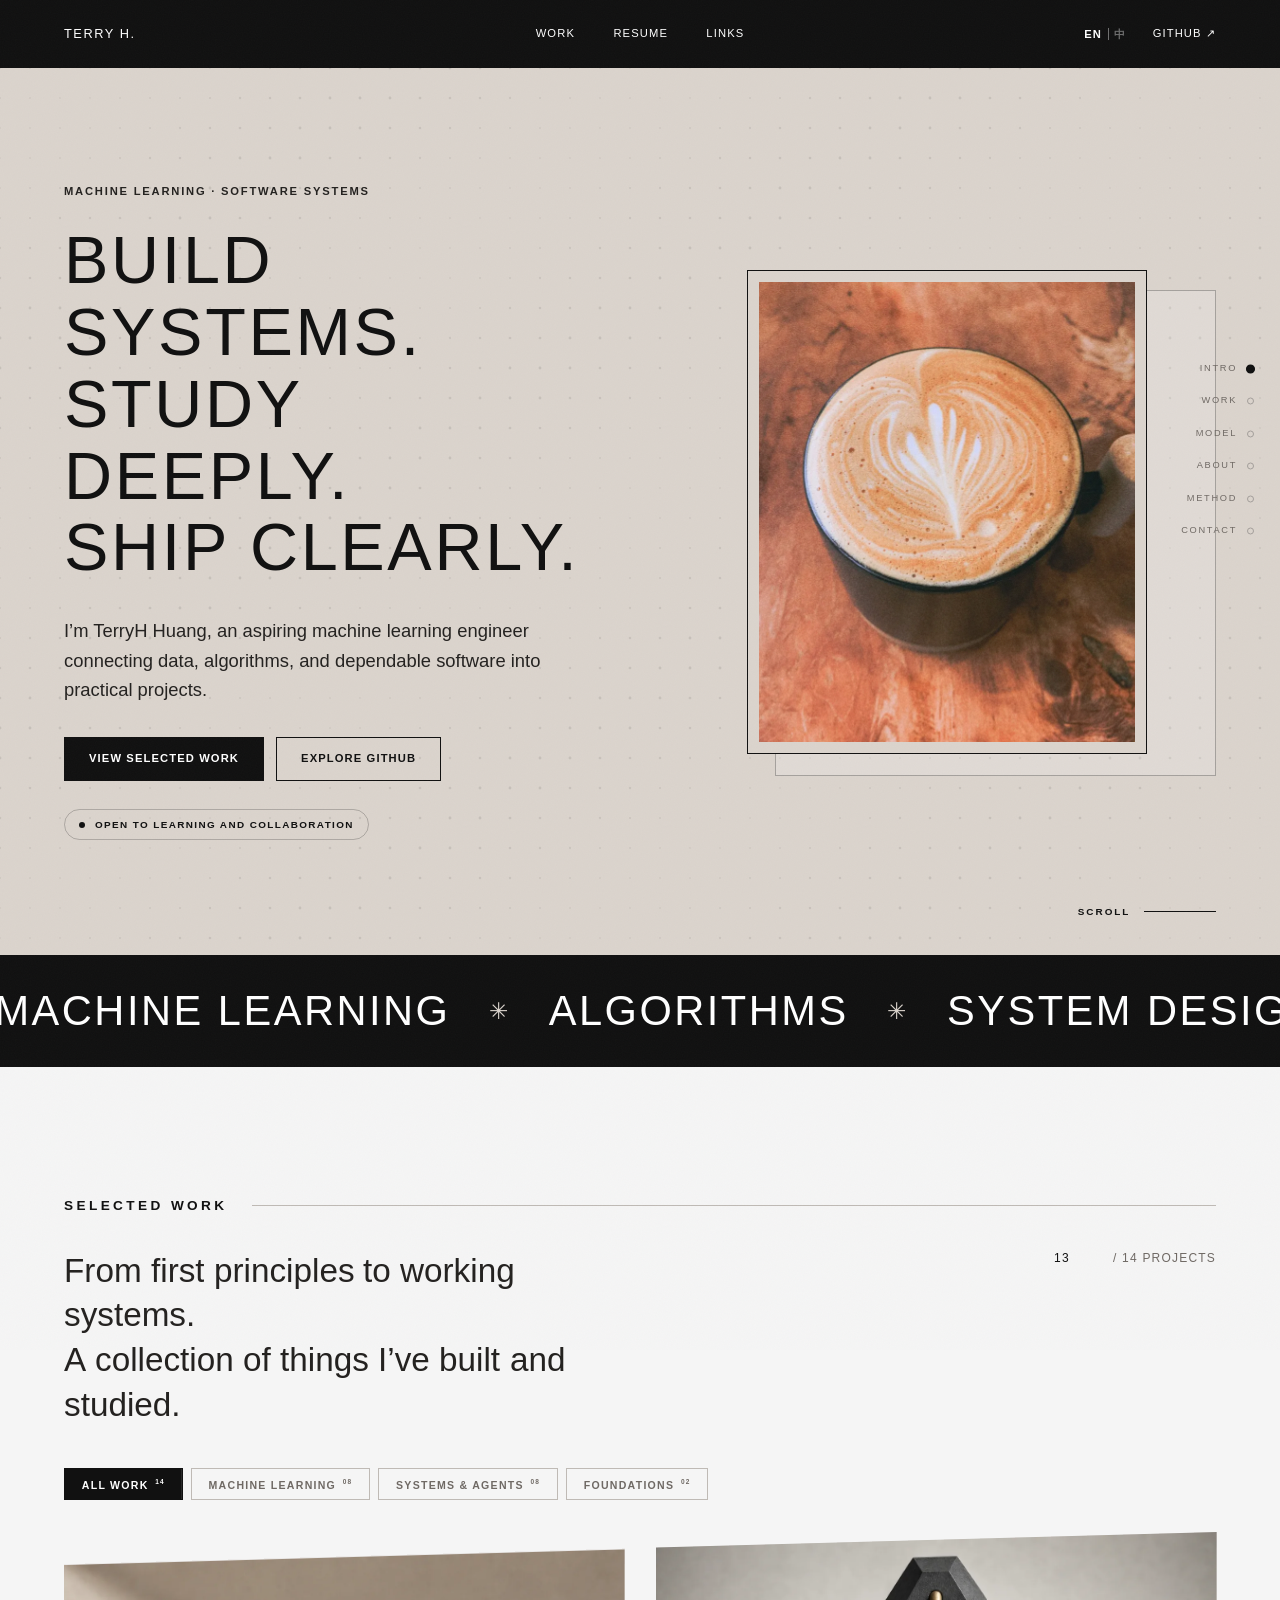
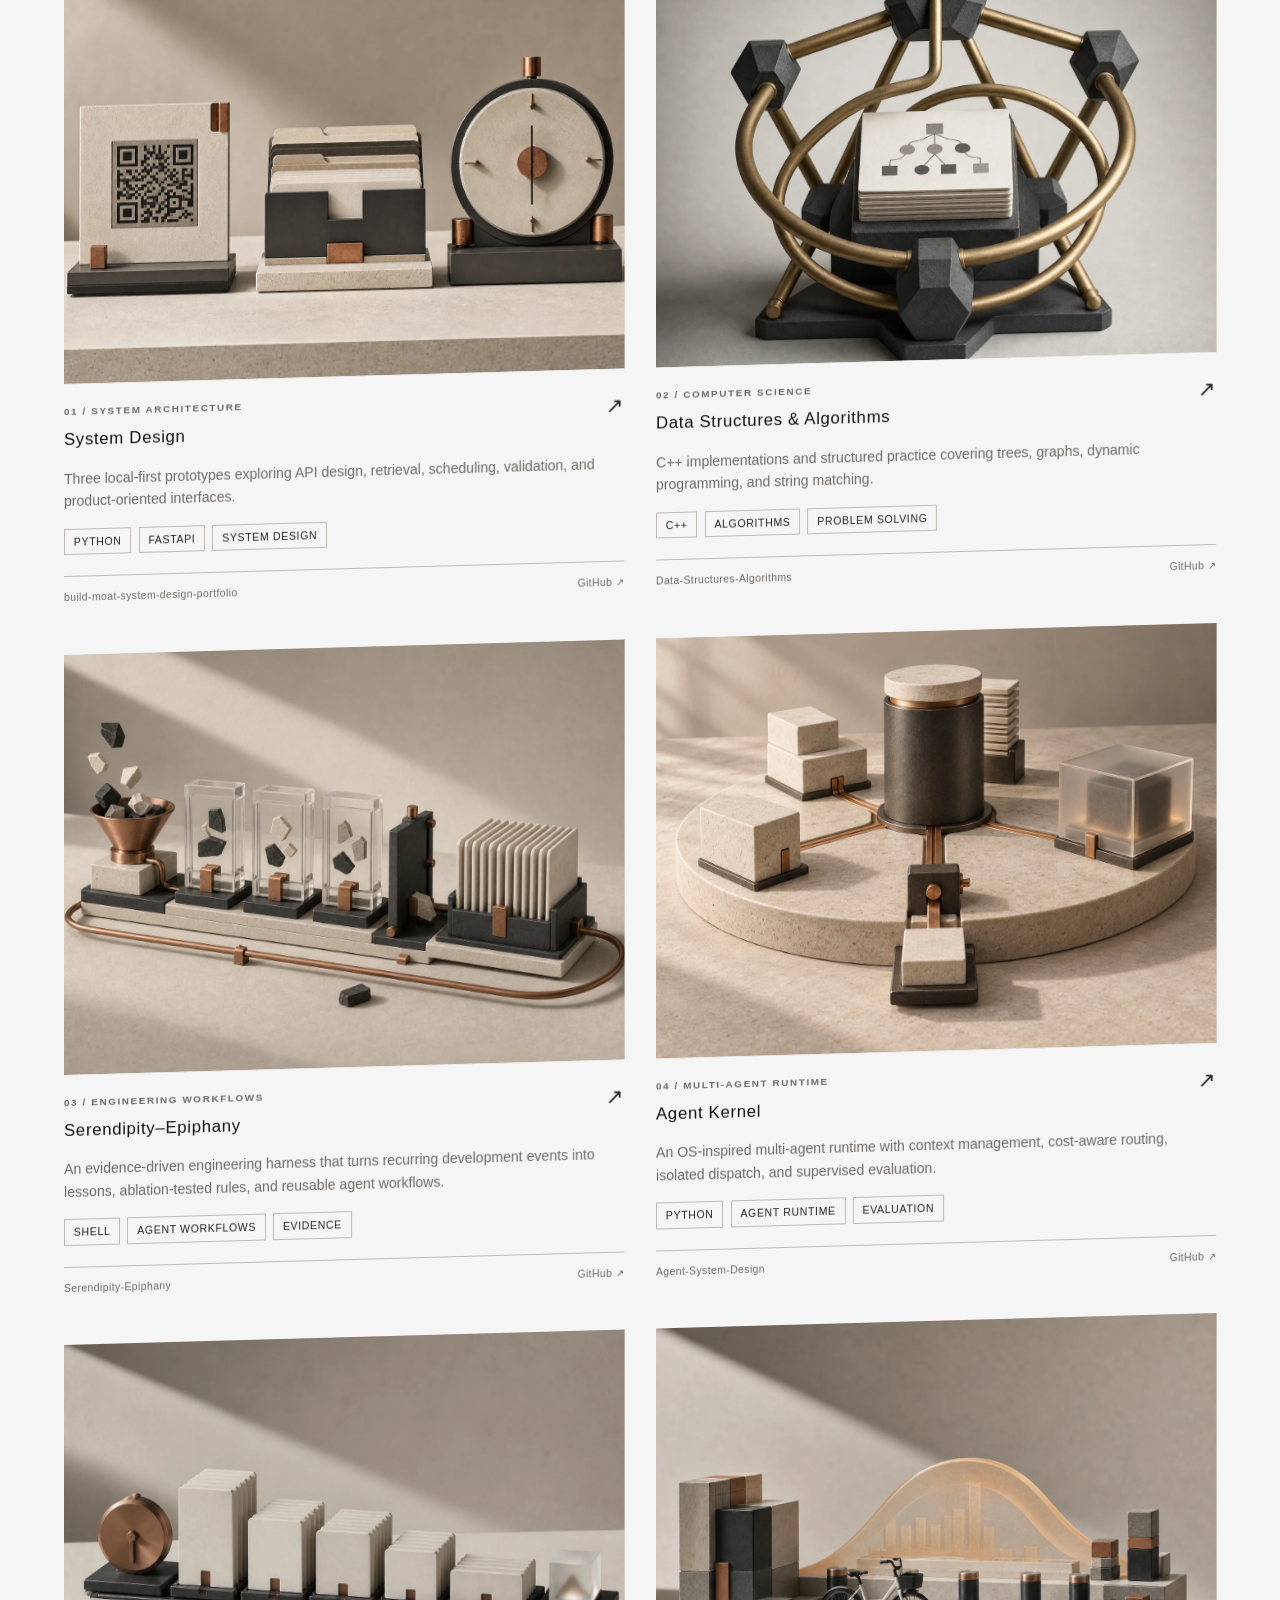
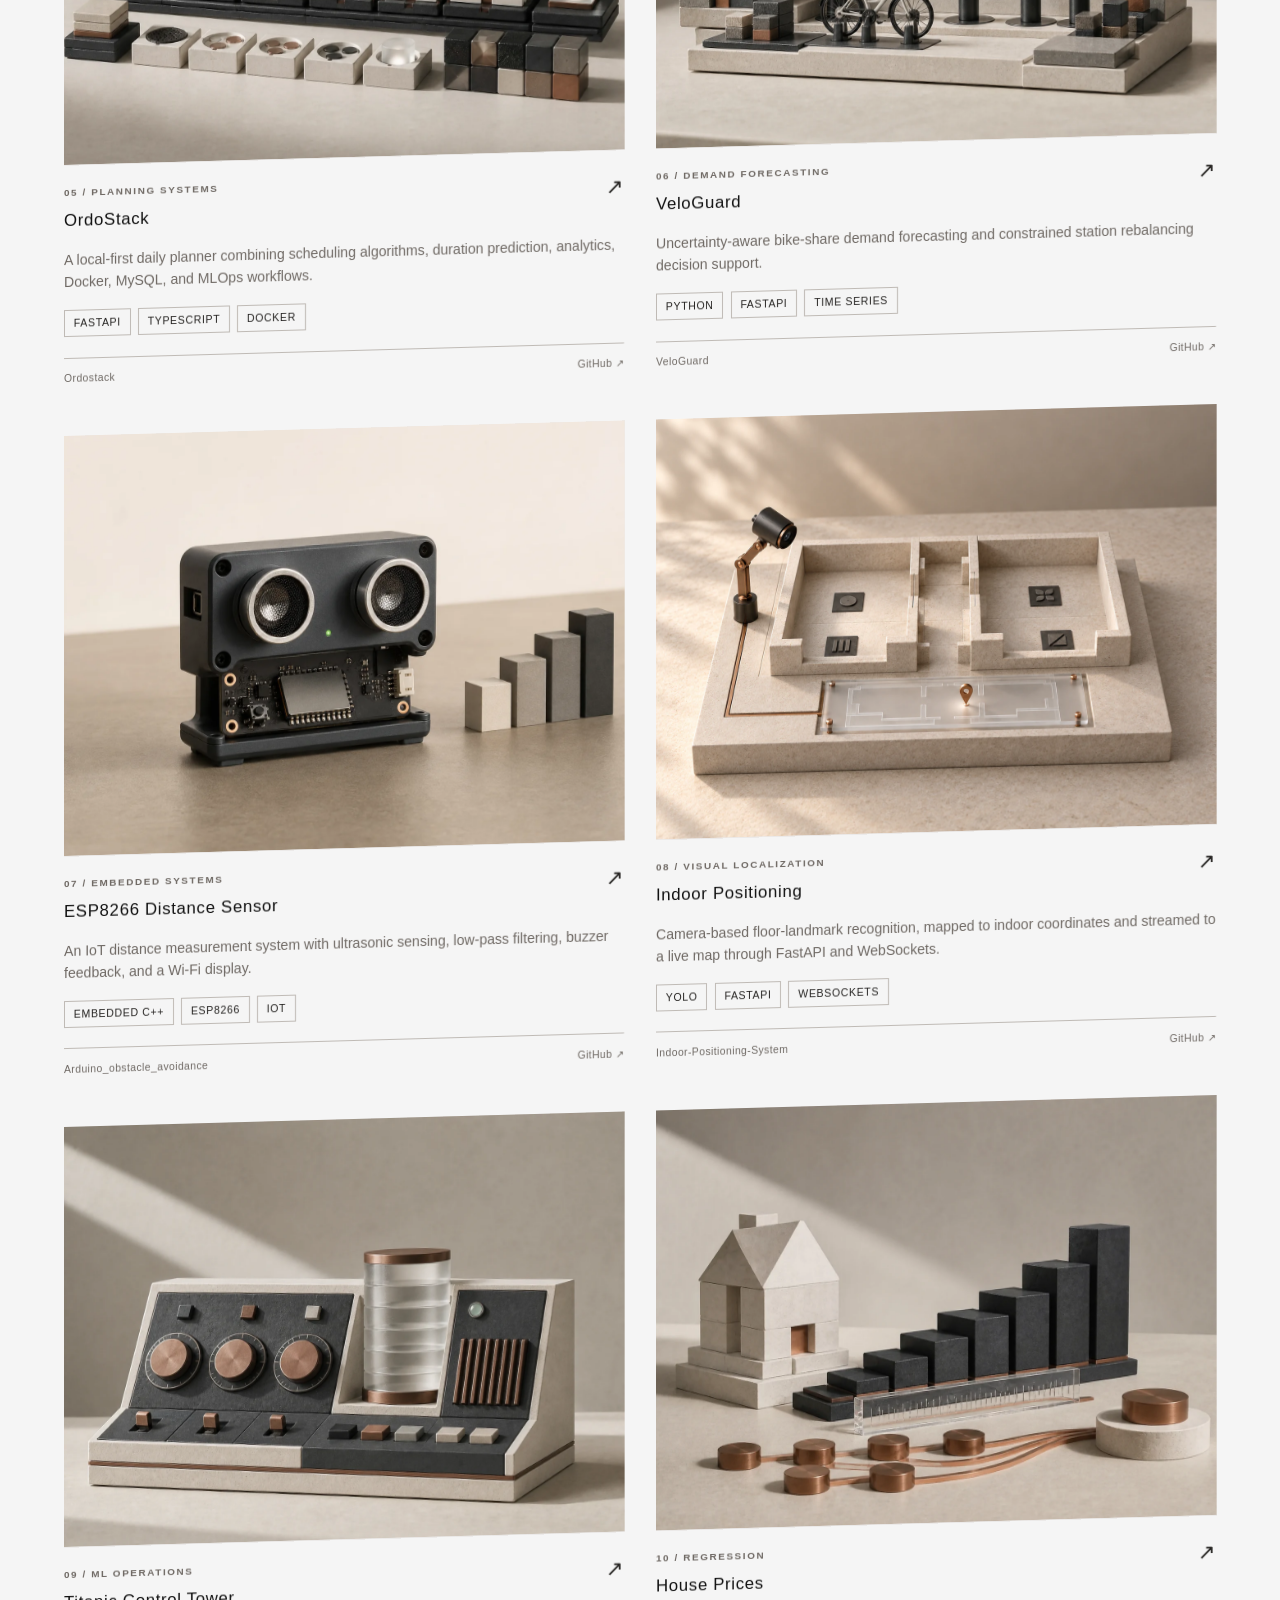
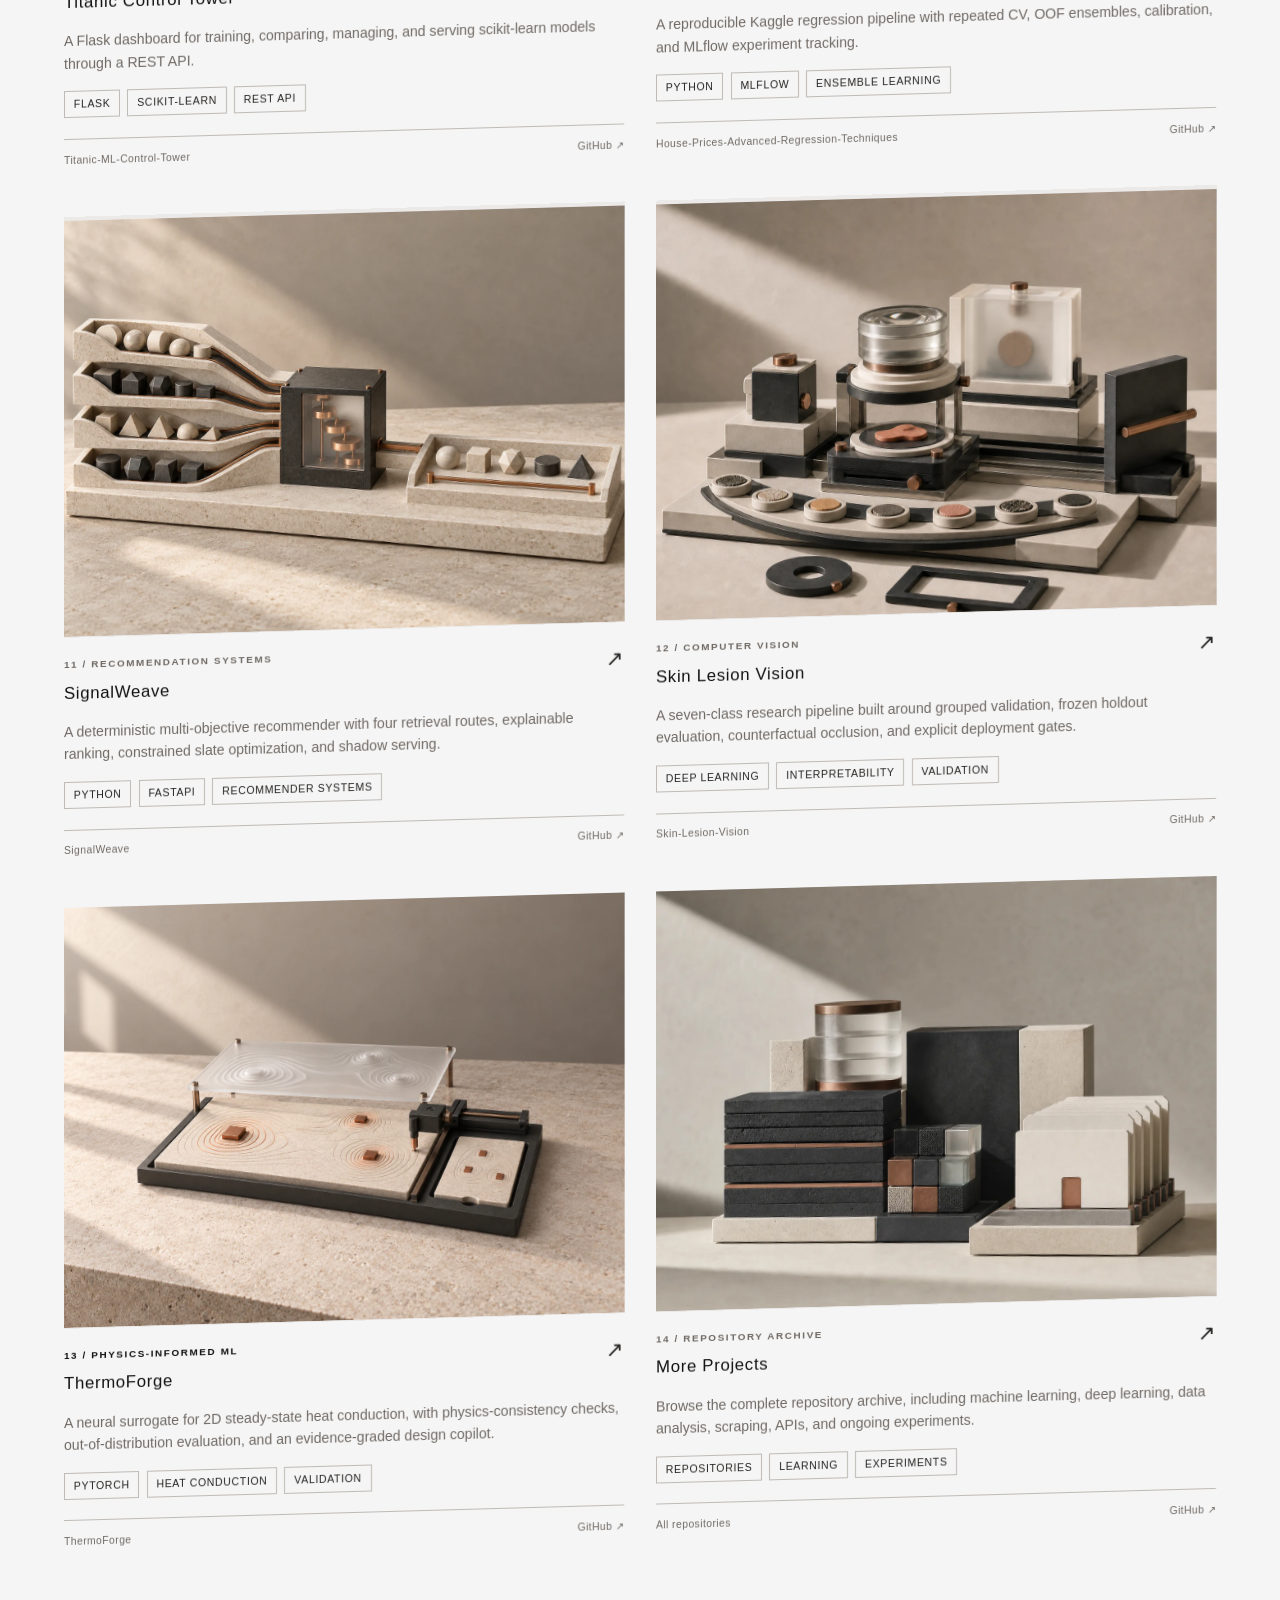
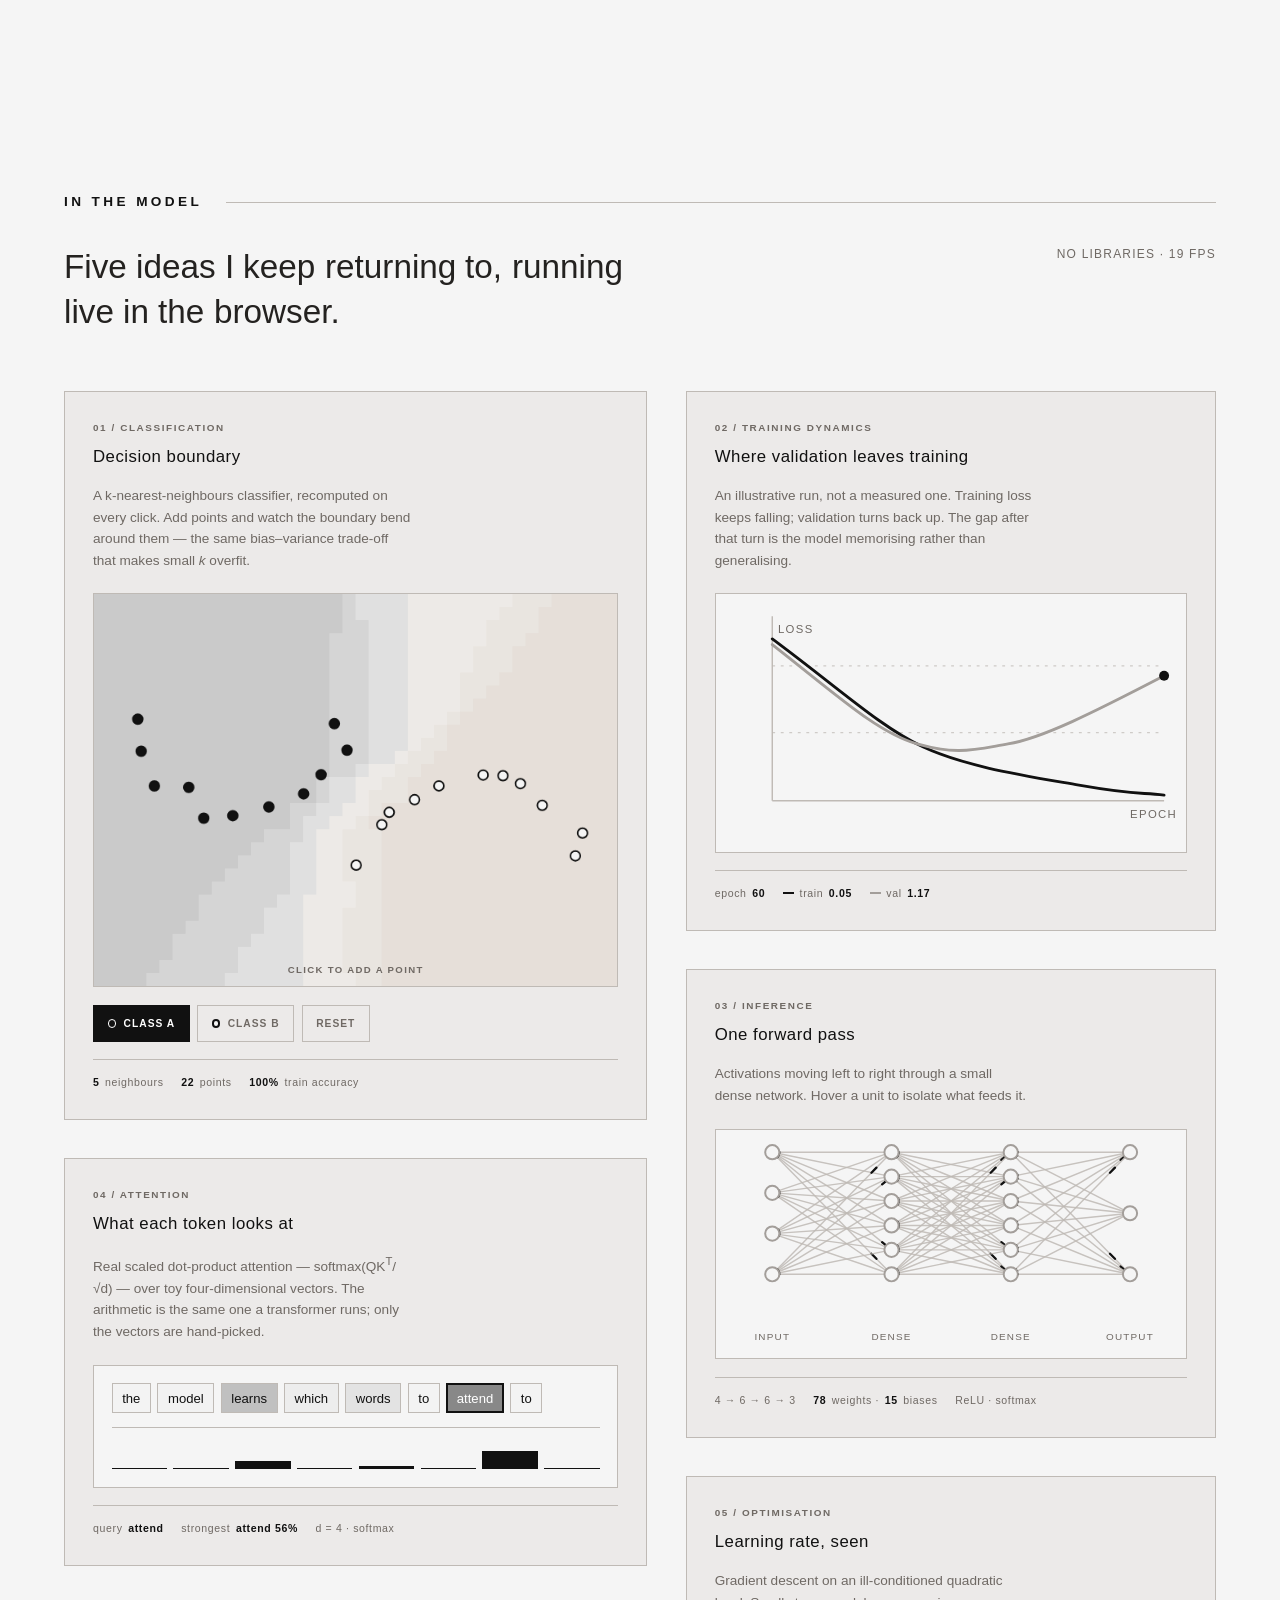
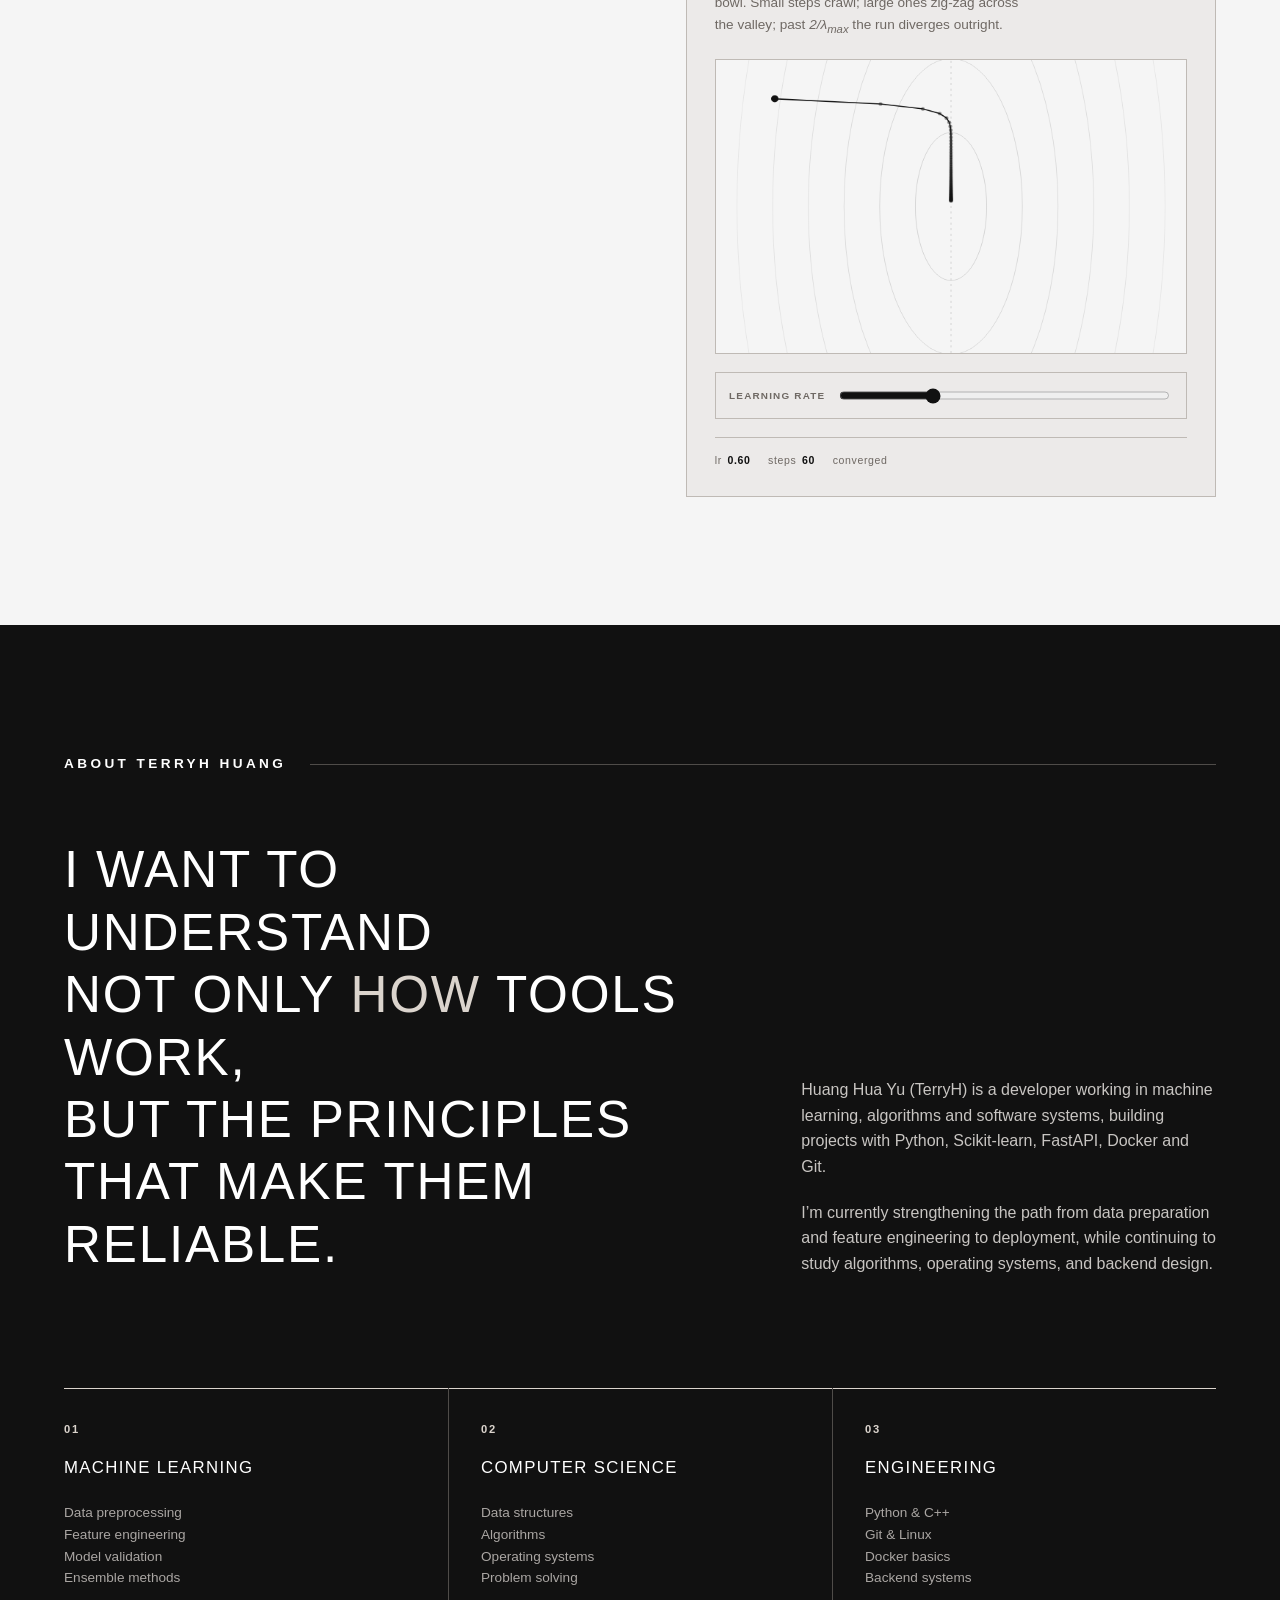
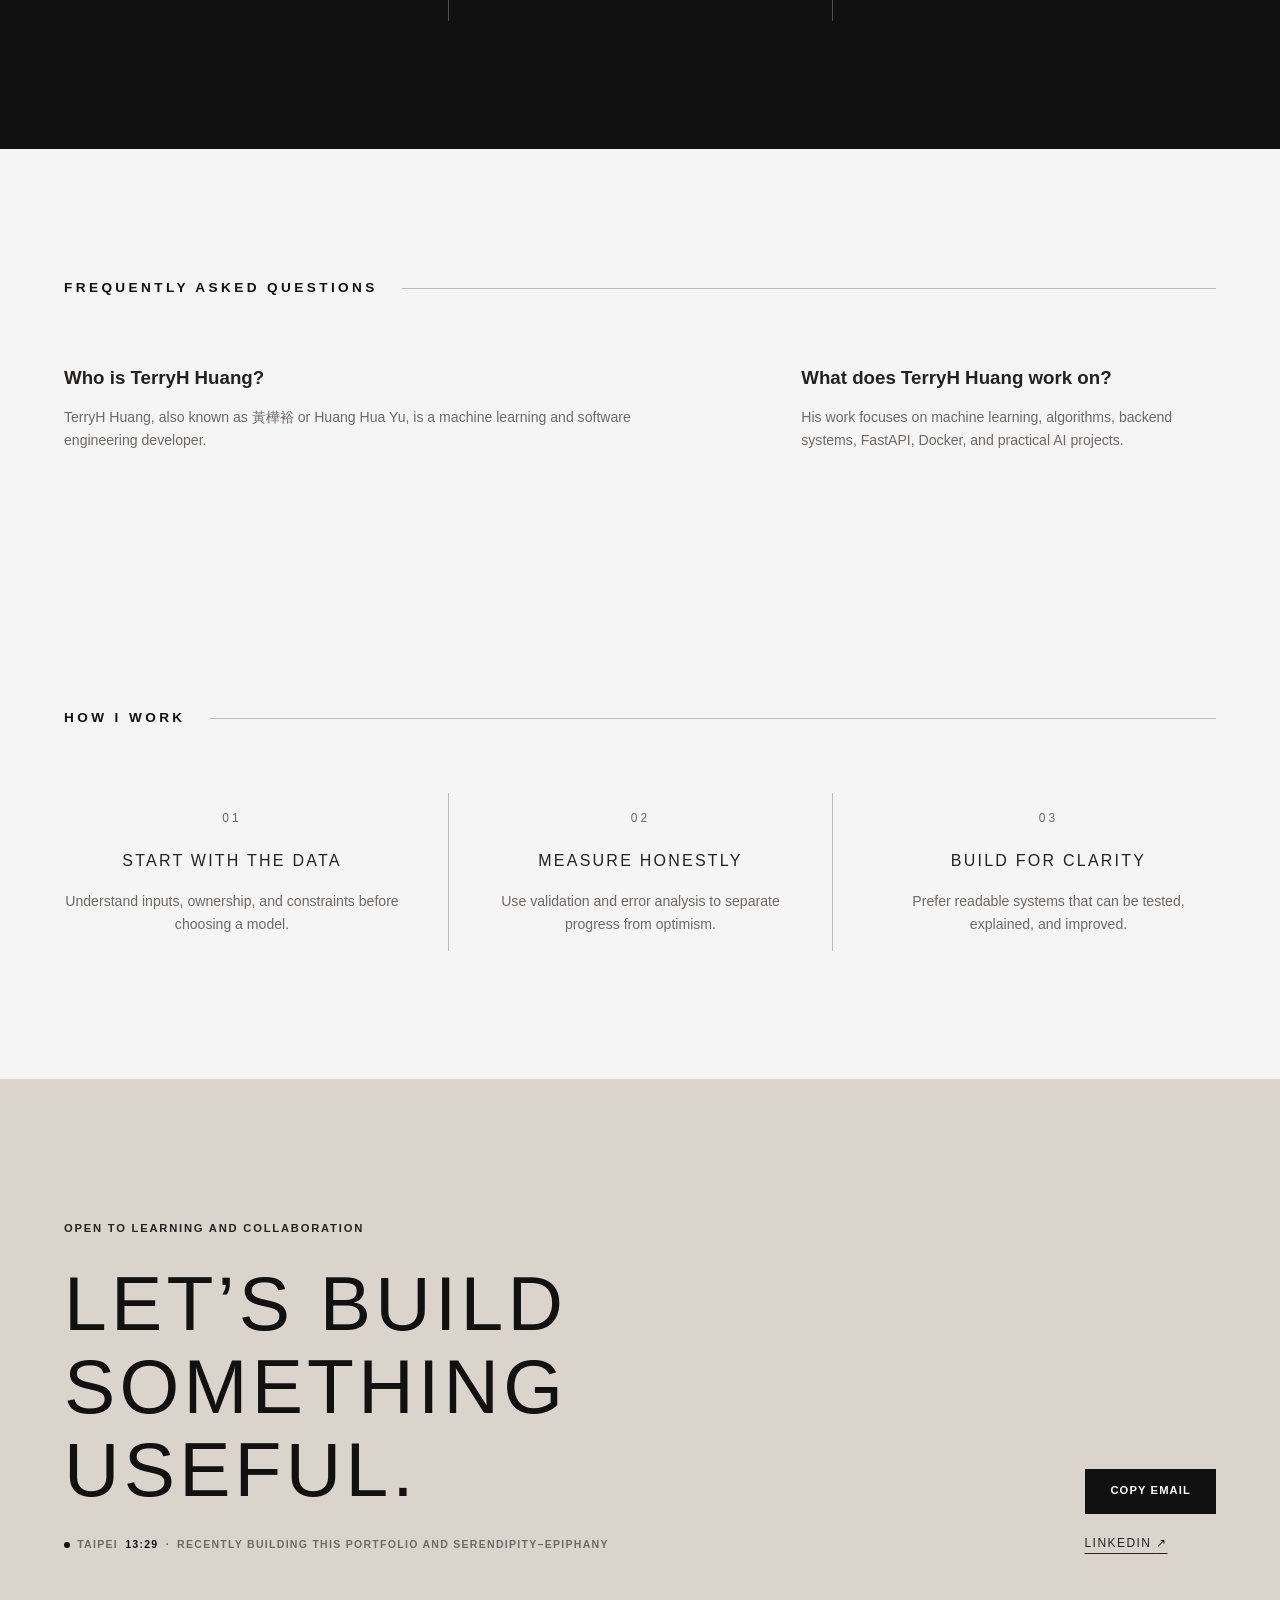
==== commit ce36ba1c: "feat: a light in About that uncovers the weights underneath Co-Authored-By: Claude Opus 5.5 <noreply" ====
--- a/index.html
+++ b/index.html
@@ -39,8 +39,8 @@
     <meta name="twitter:image" content="https://cdexswzaq0110.github.io/assets/system-design.webp" />
 
     <link rel="preload" as="image" href="assets/cappuccino.webp" fetchpriority="high" />
-    <link rel="stylesheet" href="styles.css?v=20" />
-    <script src="script.js?v=20" defer></script>
+    <link rel="stylesheet" href="styles.css?v=21" />
+    <script src="script.js?v=21" defer></script>
     <script>
       /* Set intro + capability flags before first paint to avoid a flash. */
       (function () {
@@ -918,6 +918,7 @@
       </section>
 
       <section class="section about-section" id="about" aria-labelledby="about-title">
+        <div class="about-spotlight" data-spotlight aria-hidden="true"></div>
         <div class="container">
           <div class="section-heading section-heading-light">
             <h2 id="about-title" data-zh="關於黃樺裕">About TerryH Huang</h2>
--- a/styles.css
+++ b/styles.css
@@ -1783,6 +1783,41 @@
   background: var(--ink);
 }
 
+.about-section {
+  position: relative;
+  overflow: hidden;
+}
+
+.about-section > .container {
+  position: relative;
+  z-index: 1;
+}
+
+.about-spotlight {
+  position: absolute;
+  inset: 0;
+  z-index: 0;
+  padding: 1.25rem;
+  overflow: hidden;
+  color: var(--warm);
+  font-family: ui-monospace, "SFMono-Regular", Menlo, Consolas, monospace;
+  font-size: 0.72rem;
+  line-height: 1.75;
+  letter-spacing: 0.04em;
+  word-break: break-all;
+  opacity: 0;
+  pointer-events: none;
+  -webkit-mask-image: radial-gradient(circle 11rem at var(--spot-x, -40rem) var(--spot-y, -40rem),
+      #000 0%, rgb(0 0 0 / 45%) 38%, transparent 72%);
+  mask-image: radial-gradient(circle 11rem at var(--spot-x, -40rem) var(--spot-y, -40rem),
+      #000 0%, rgb(0 0 0 / 45%) 38%, transparent 72%);
+  transition: opacity 500ms var(--ease-out);
+}
+
+.about-section.is-lit .about-spotlight {
+  opacity: 0.4;
+}
+
 .section-heading-light h2 {
   color: var(--white);
 }
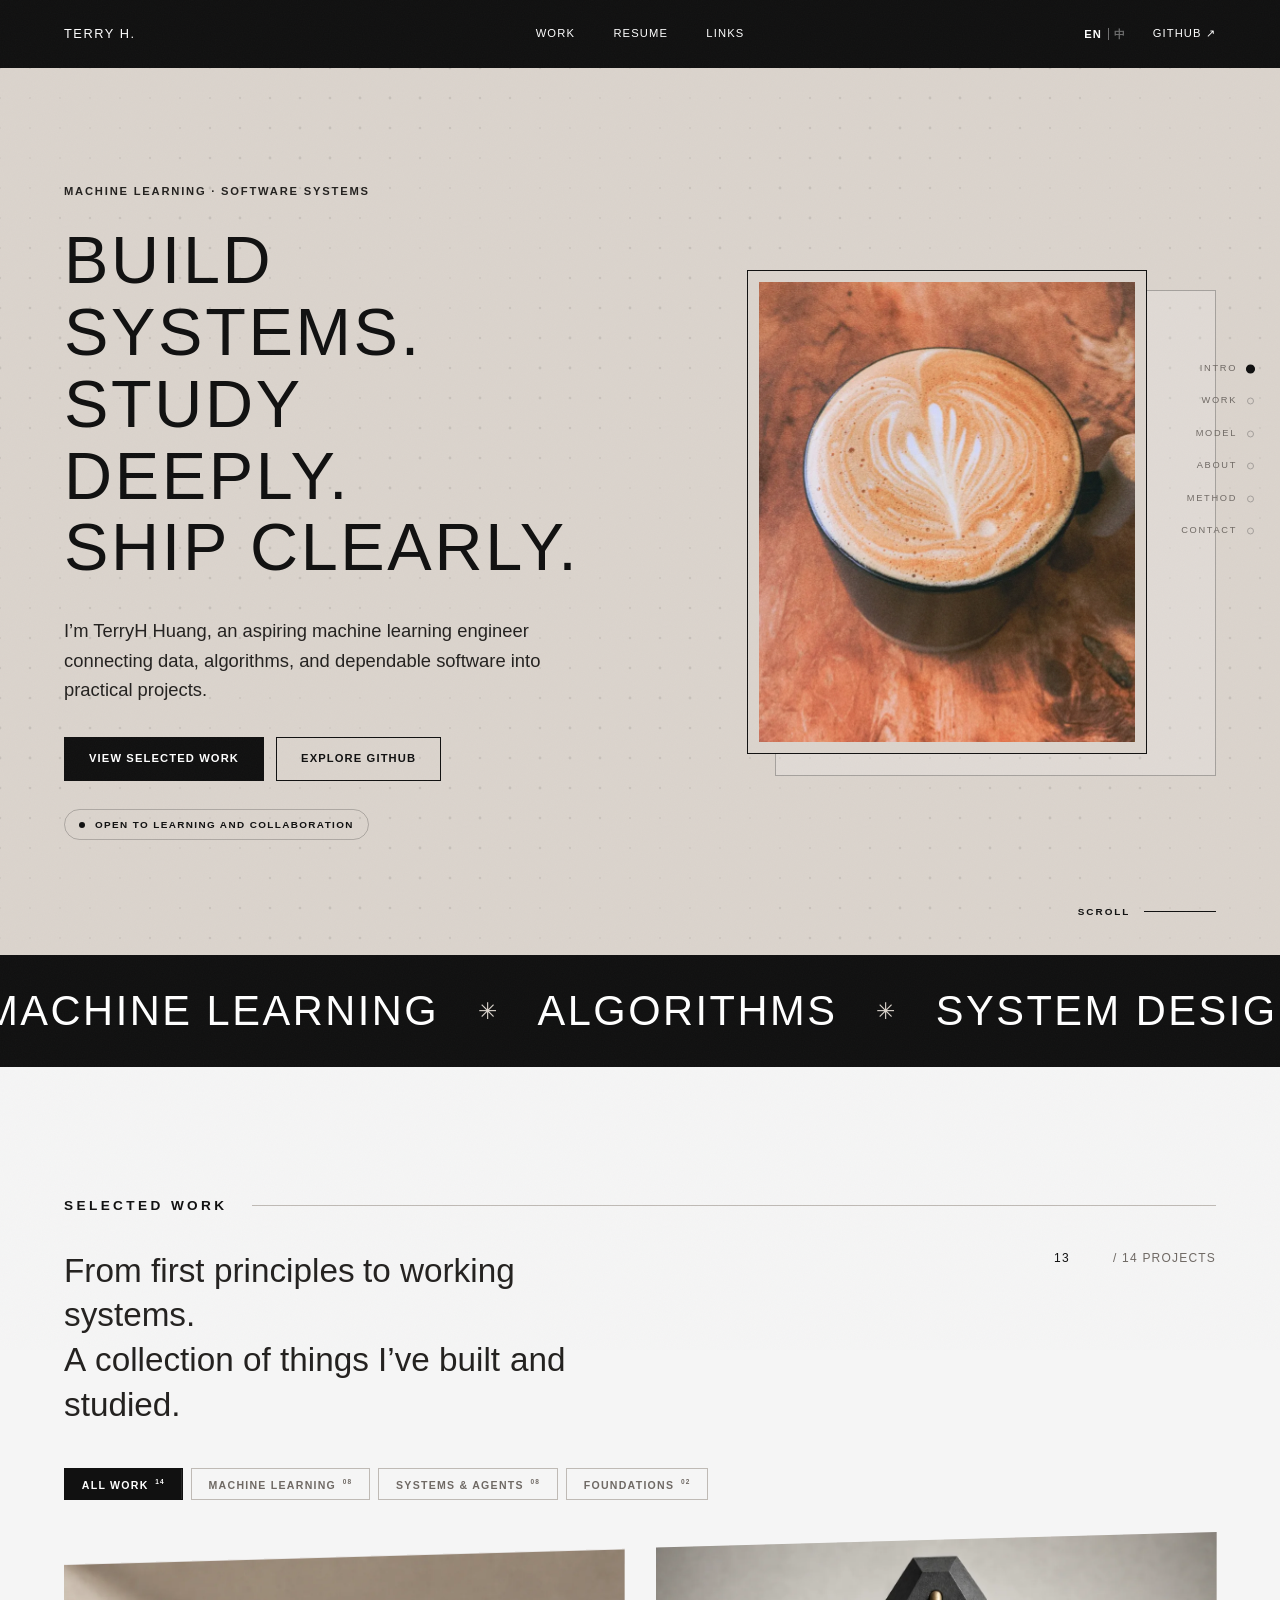
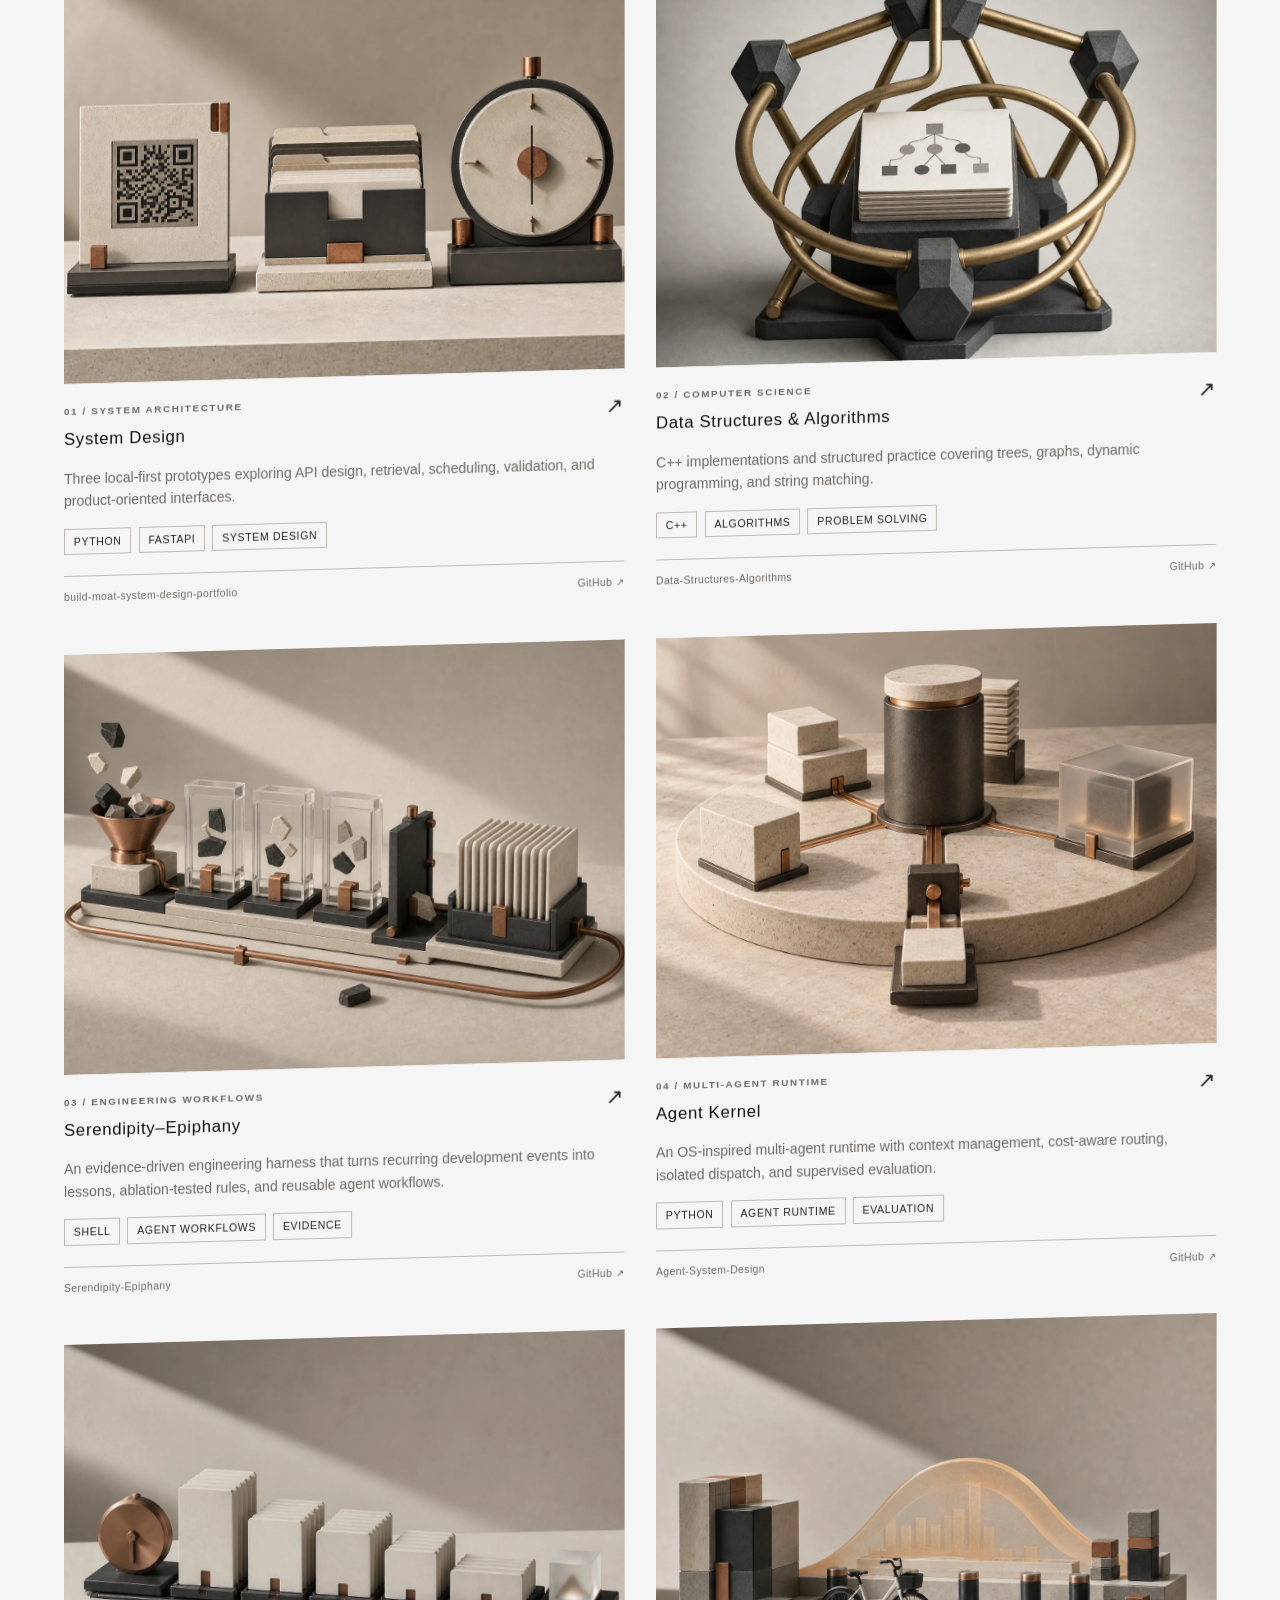
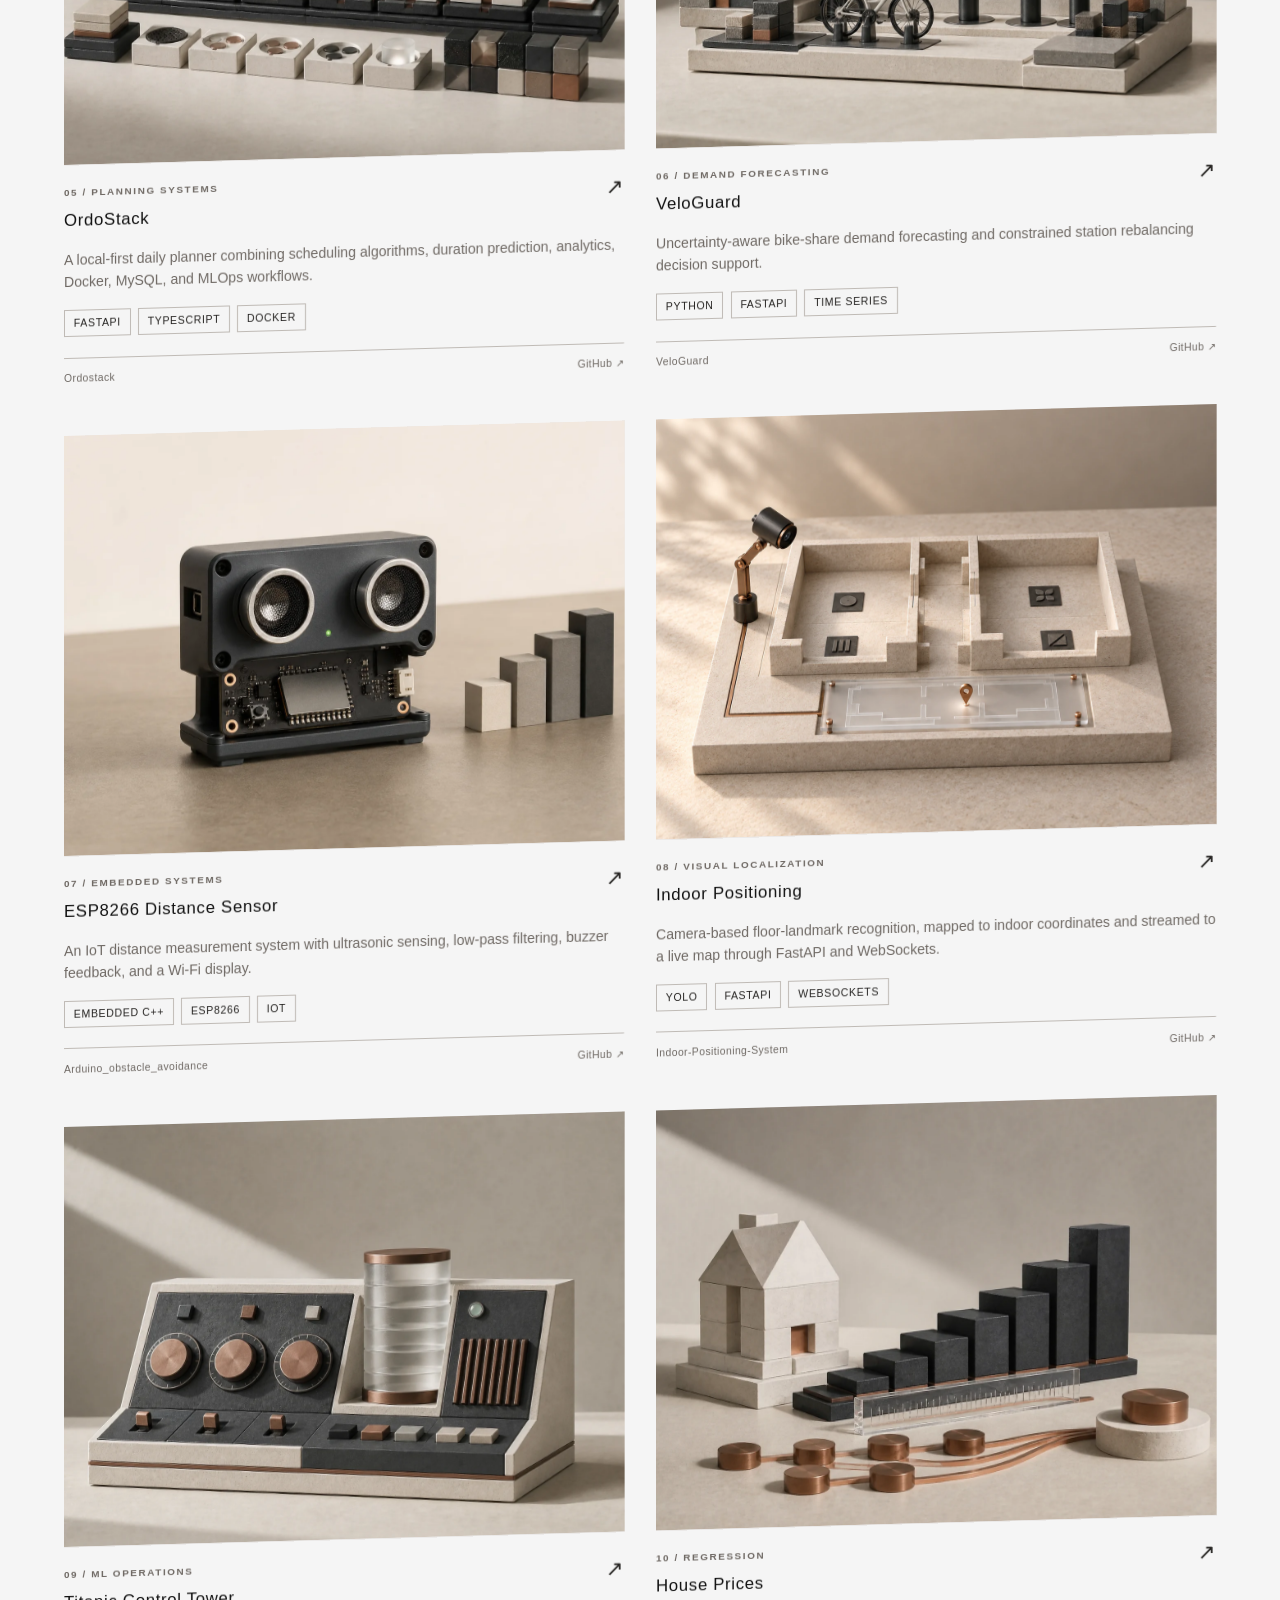
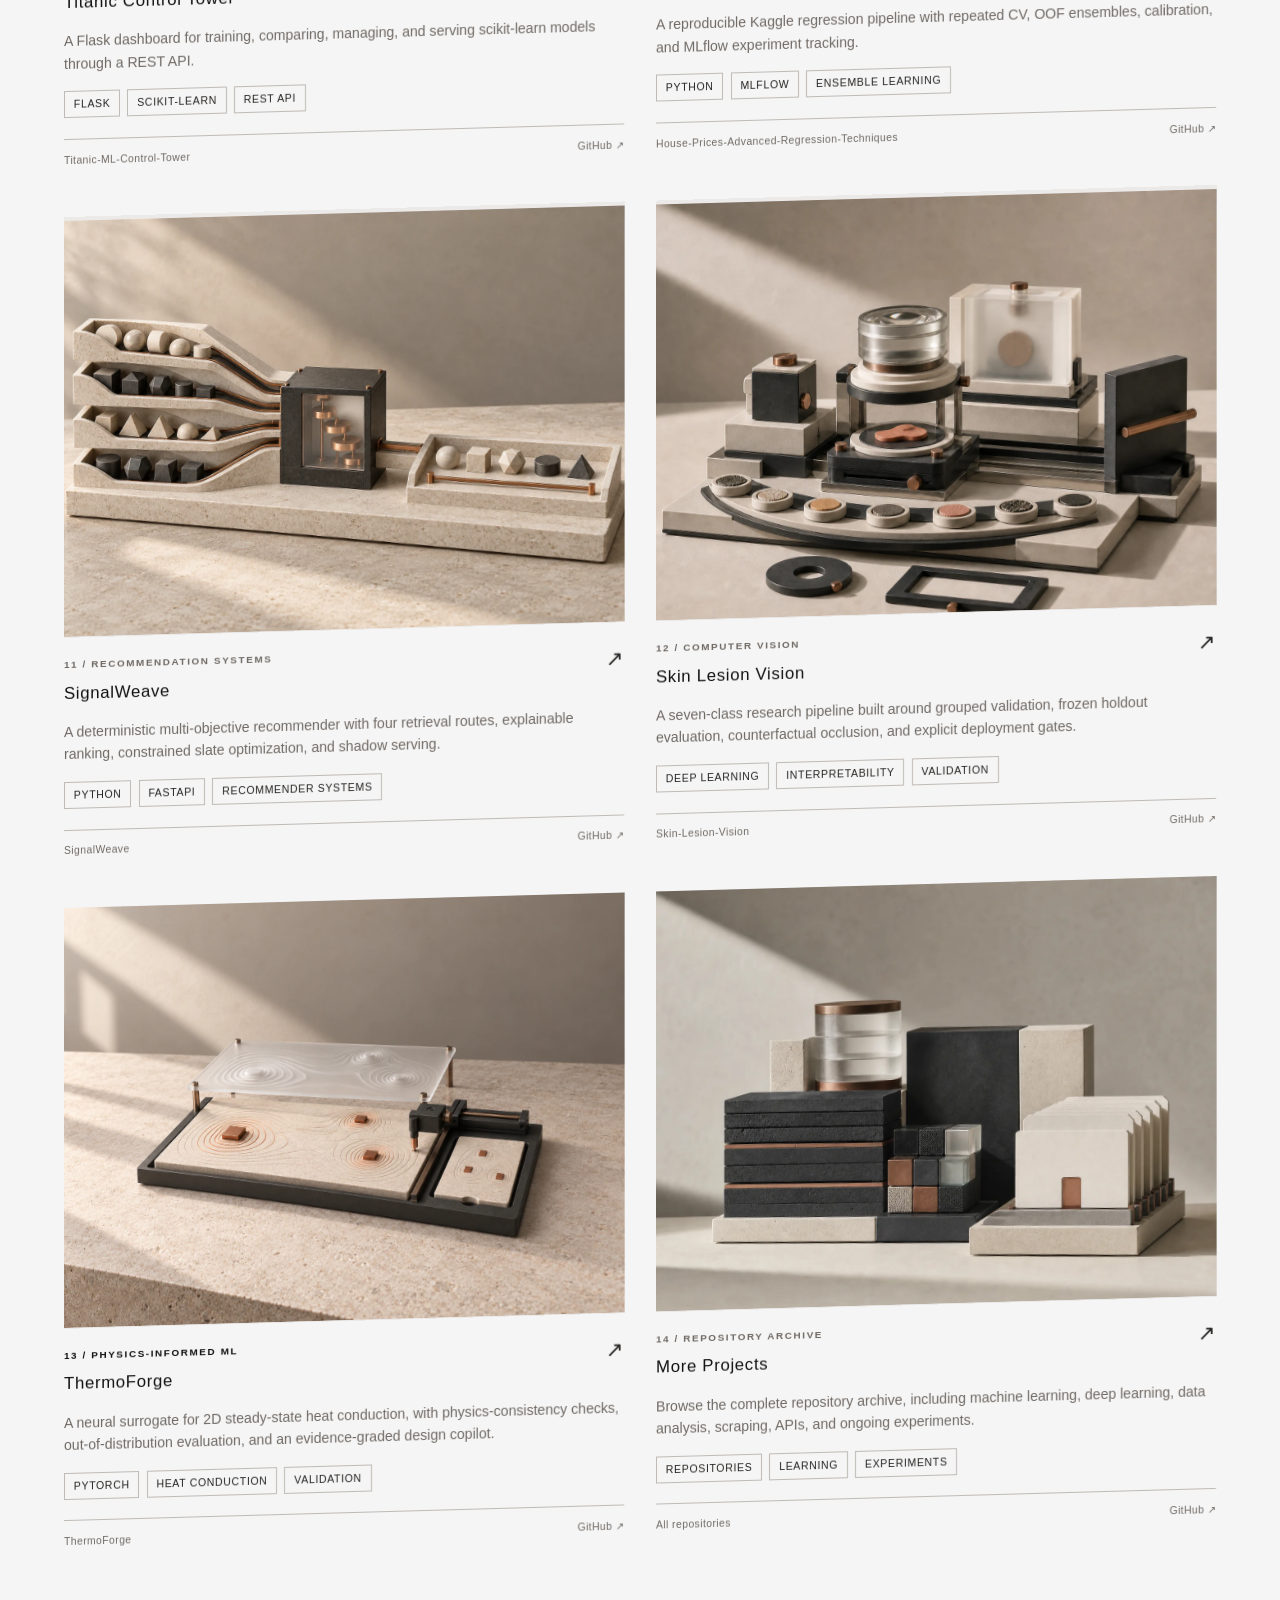
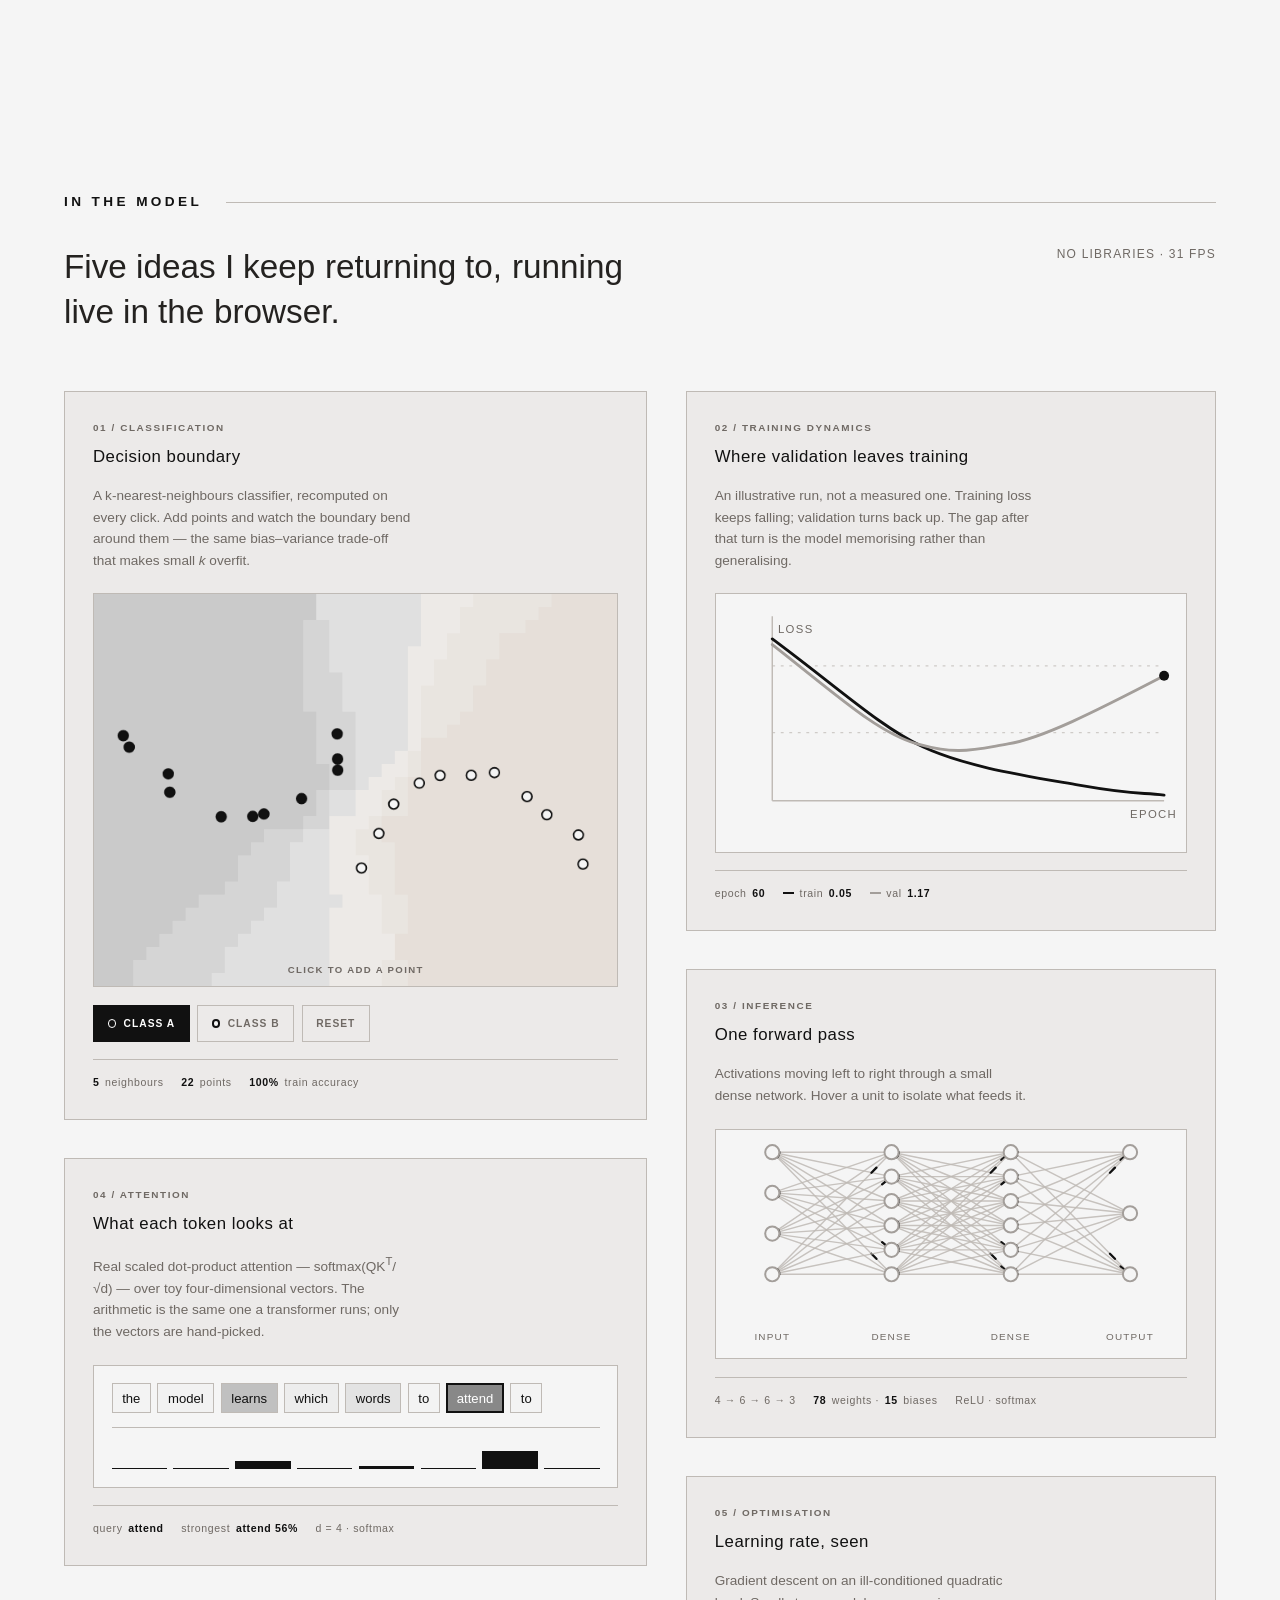
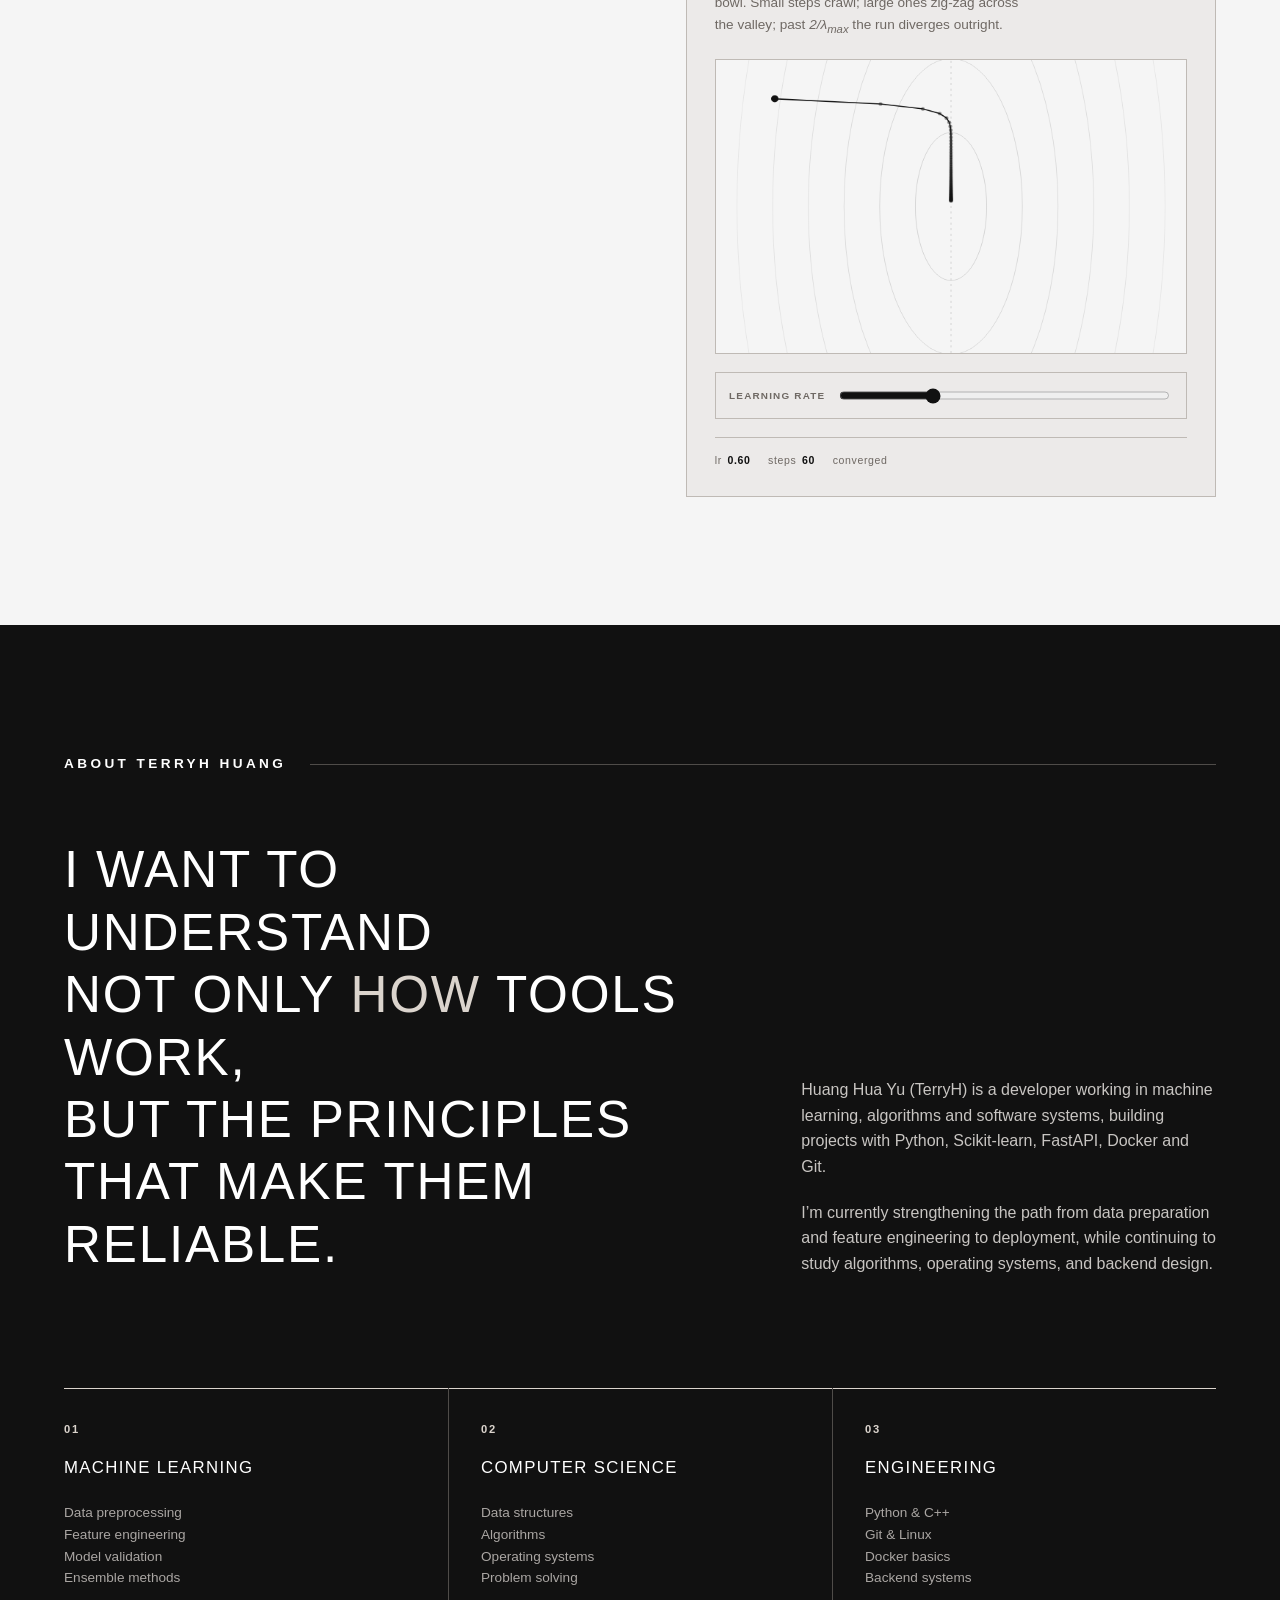
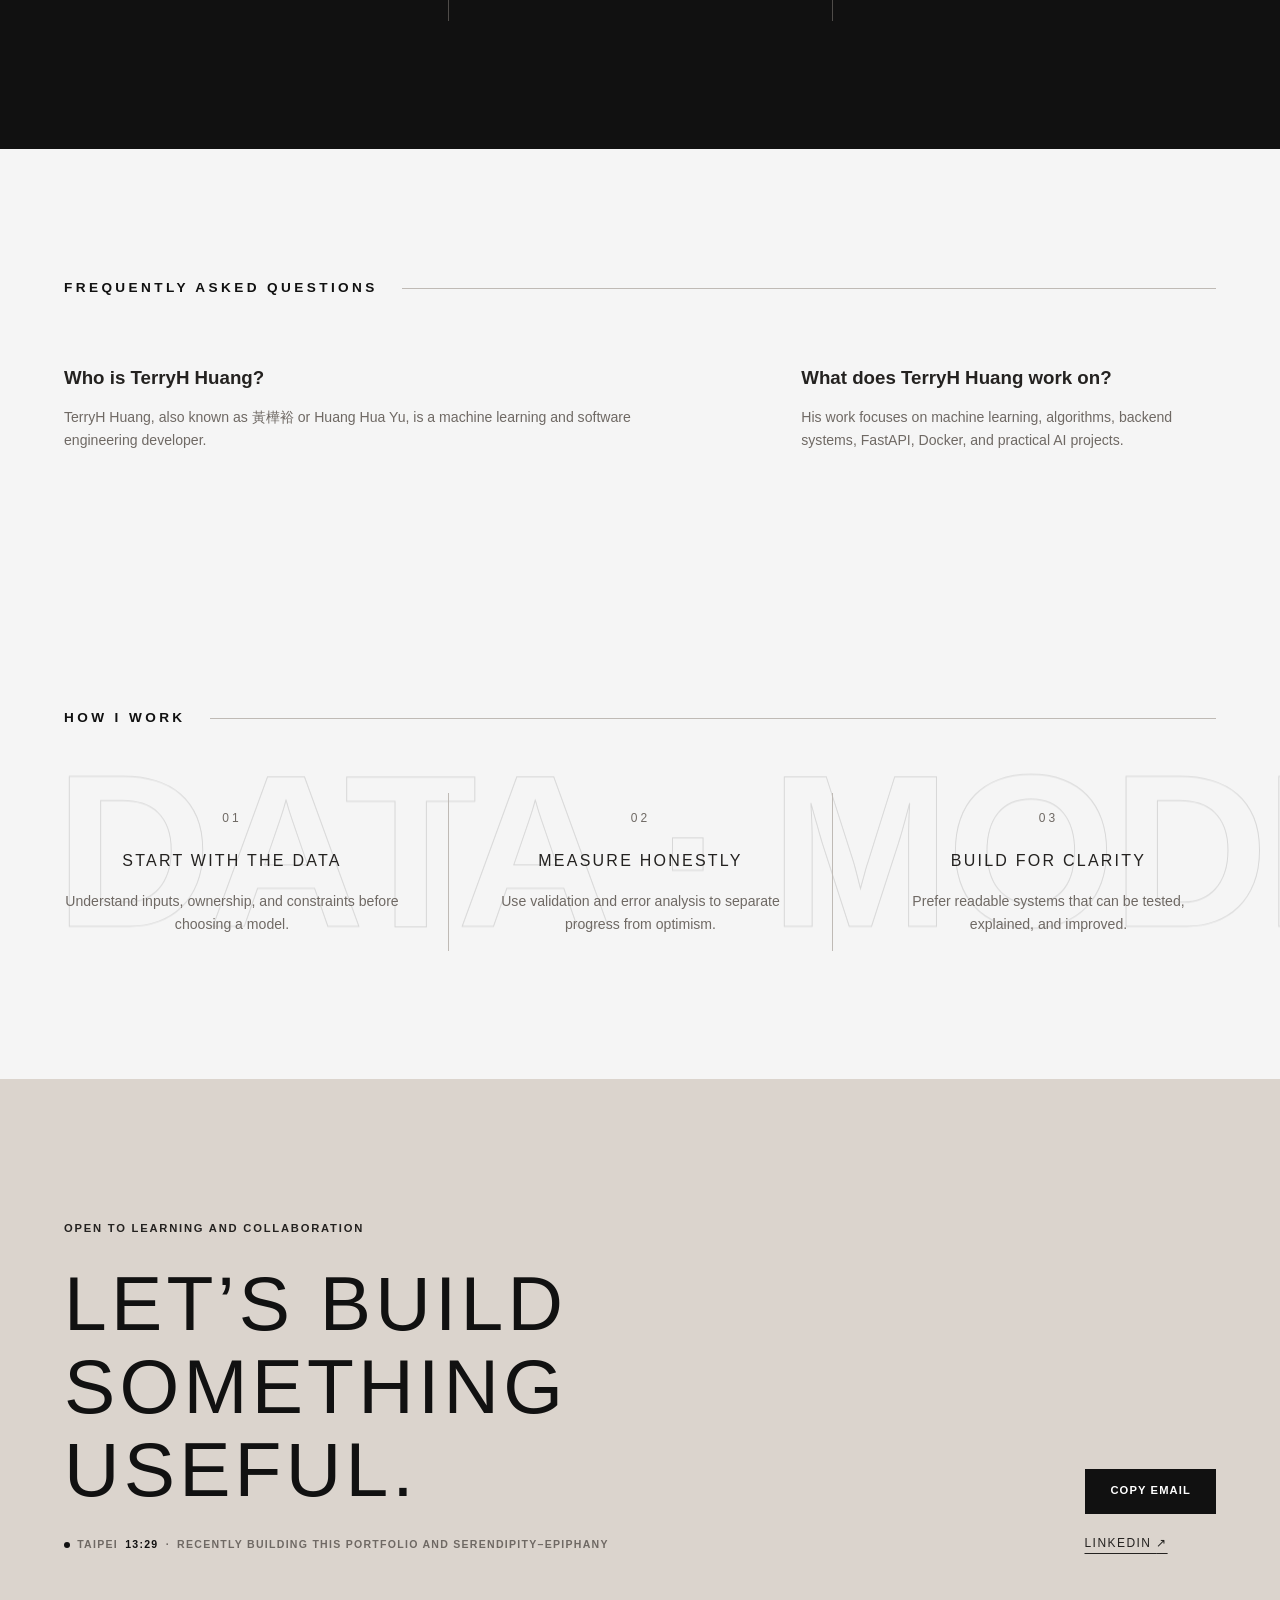
==== commit ea4bc815: "feat: giant outline type drifting behind How I Work Co-Authored-By: Claude Opus 5.5 <noreply@anthrop" ====
--- a/index.html
+++ b/index.html
@@ -39,8 +39,8 @@
     <meta name="twitter:image" content="https://cdexswzaq0110.github.io/assets/system-design.webp" />
 
     <link rel="preload" as="image" href="assets/cappuccino.webp" fetchpriority="high" />
-    <link rel="stylesheet" href="styles.css?v=21" />
-    <script src="script.js?v=21" defer></script>
+    <link rel="stylesheet" href="styles.css?v=22" />
+    <script src="script.js?v=22" defer></script>
     <script>
       /* Set intro + capability flags before first paint to avoid a flash. */
       (function () {
@@ -1005,6 +1005,7 @@
       </section>
 
       <section class="section principles-section" id="principles" aria-labelledby="principles-title">
+        <div class="ghost-type" data-ghost aria-hidden="true"><span>Data · Model · System · Data · Model · System · </span></div>
         <div class="container">
           <div class="section-heading">
             <h2 id="principles-title" data-zh="我的工作方式">How I Work</h2>
--- a/styles.css
+++ b/styles.css
@@ -1966,6 +1966,44 @@
    Principles
    --------------------------------------------------------------- */
 
+.principles-section {
+  position: relative;
+  overflow-x: clip;
+}
+
+.principles-section > .container {
+  position: relative;
+  z-index: 1;
+}
+
+.ghost-type {
+  position: absolute;
+  top: 50%;
+  left: 0;
+  z-index: 0;
+  color: transparent;
+  font-family: var(--font-display);
+  font-size: clamp(6rem, 17vw, 15rem);
+  font-weight: 600;
+  line-height: 1;
+  letter-spacing: -0.02em;
+  text-transform: uppercase;
+  white-space: pre;
+  -webkit-text-stroke: 1px rgb(17 17 17 / 13%);
+  pointer-events: none;
+  user-select: none;
+  transform: translateY(-40%);
+}
+
+.ghost-type span {
+  display: inline-block;
+  will-change: transform;
+}
+
+.lang-zh .ghost-type {
+  letter-spacing: 0.04em;
+}
+
 .principles-grid {
   display: grid;
   grid-template-columns: repeat(3, 1fr);
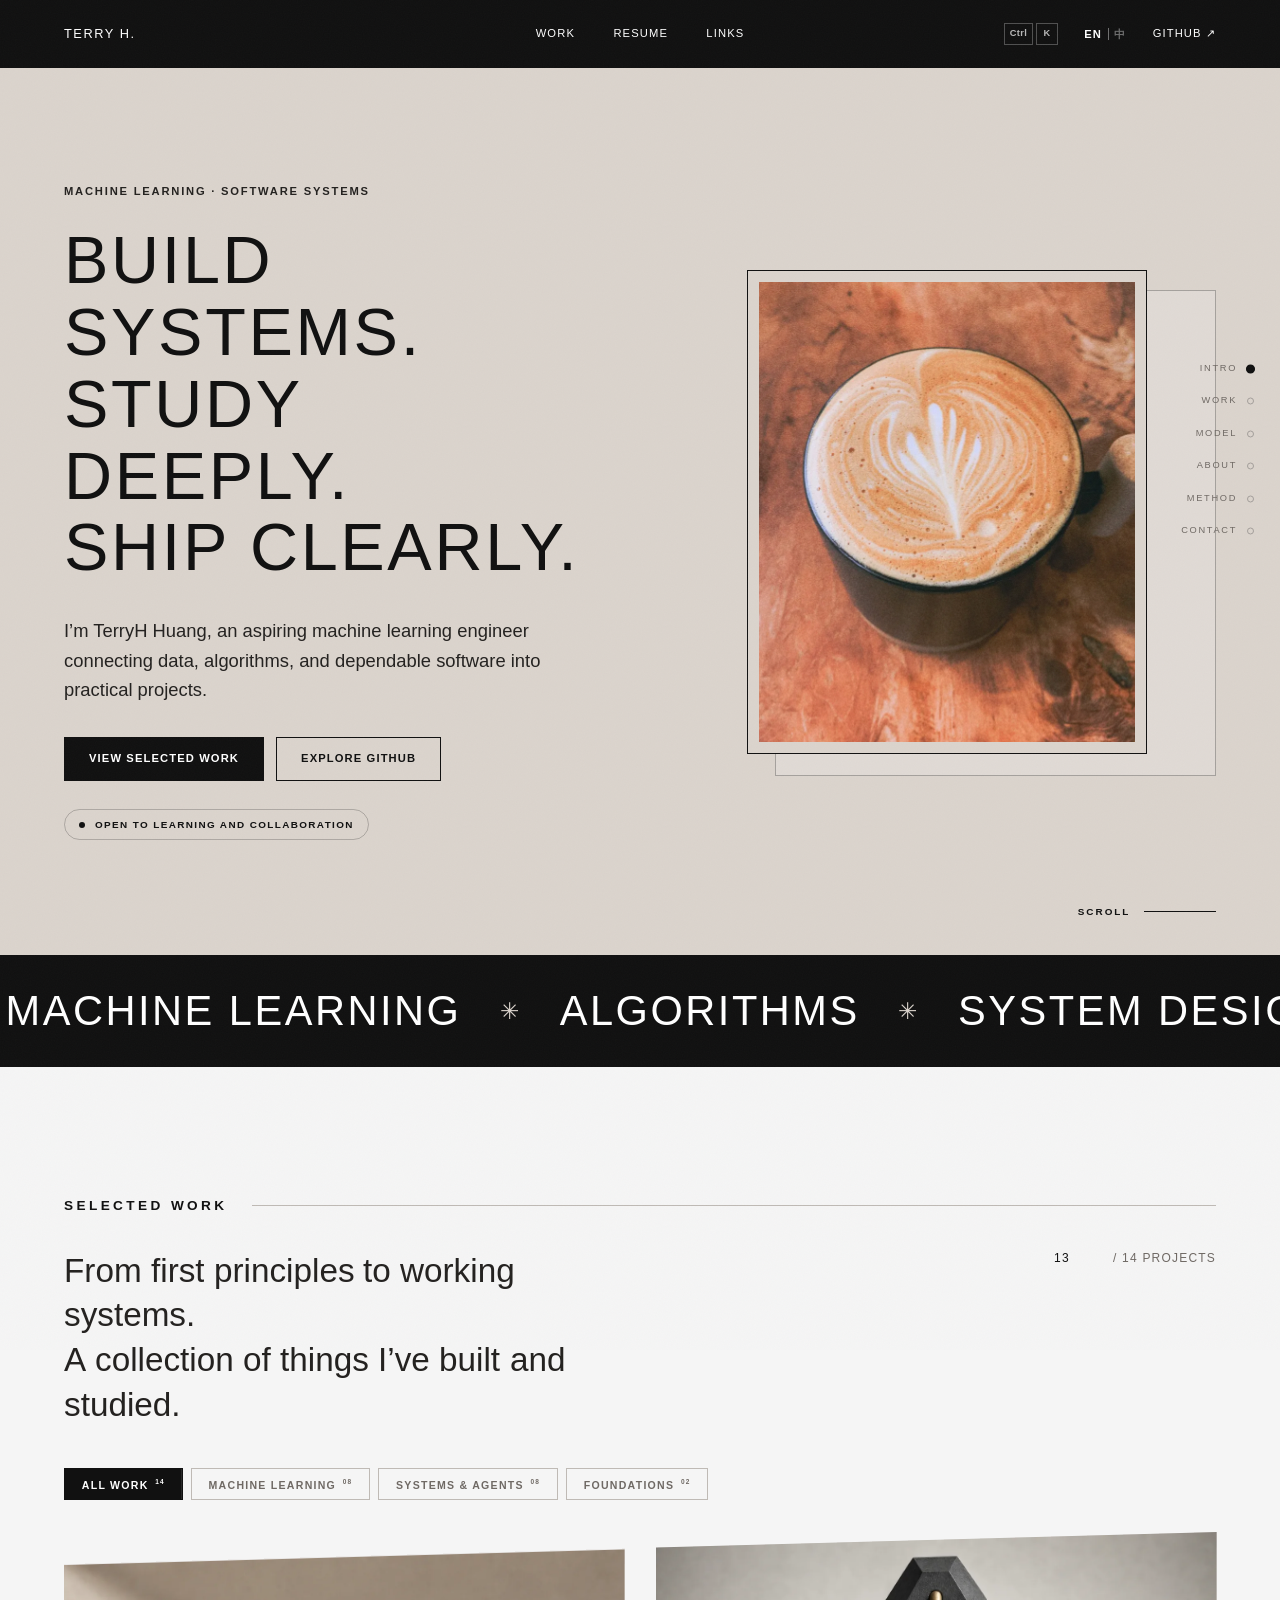
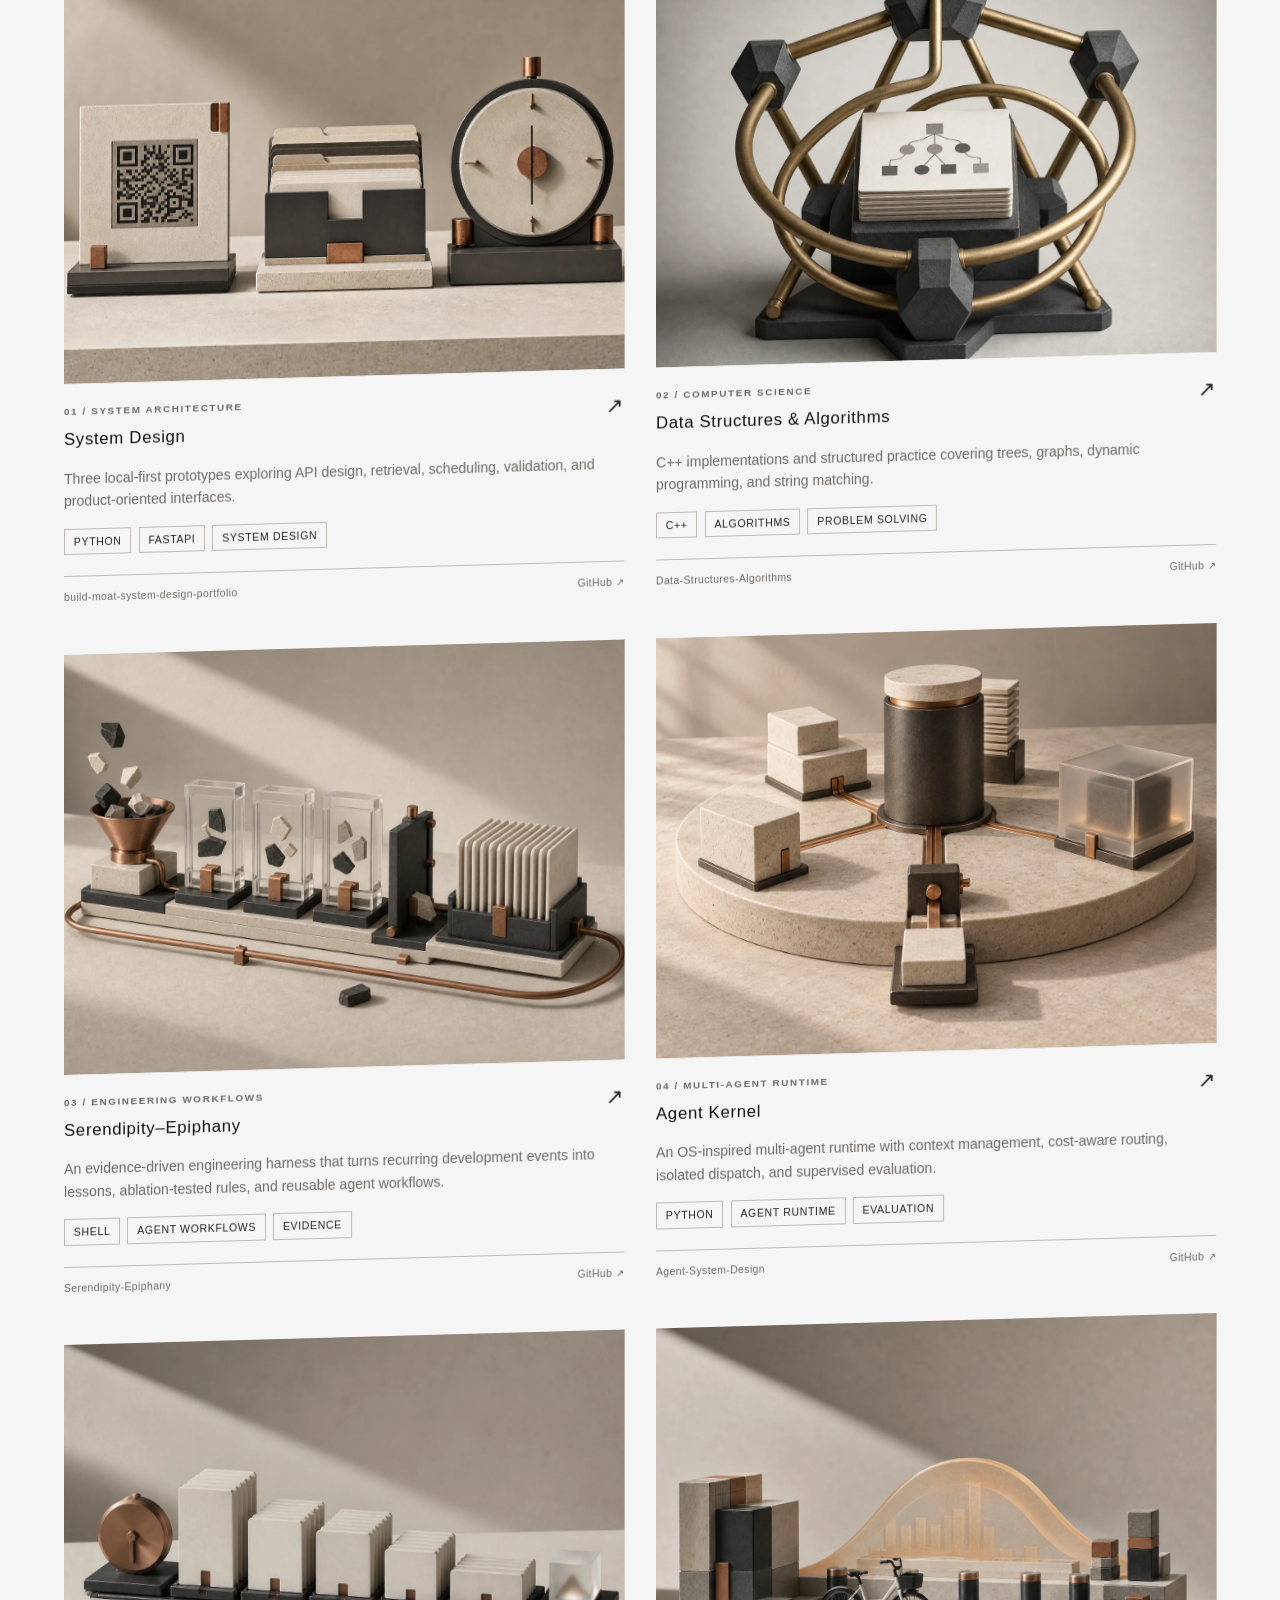
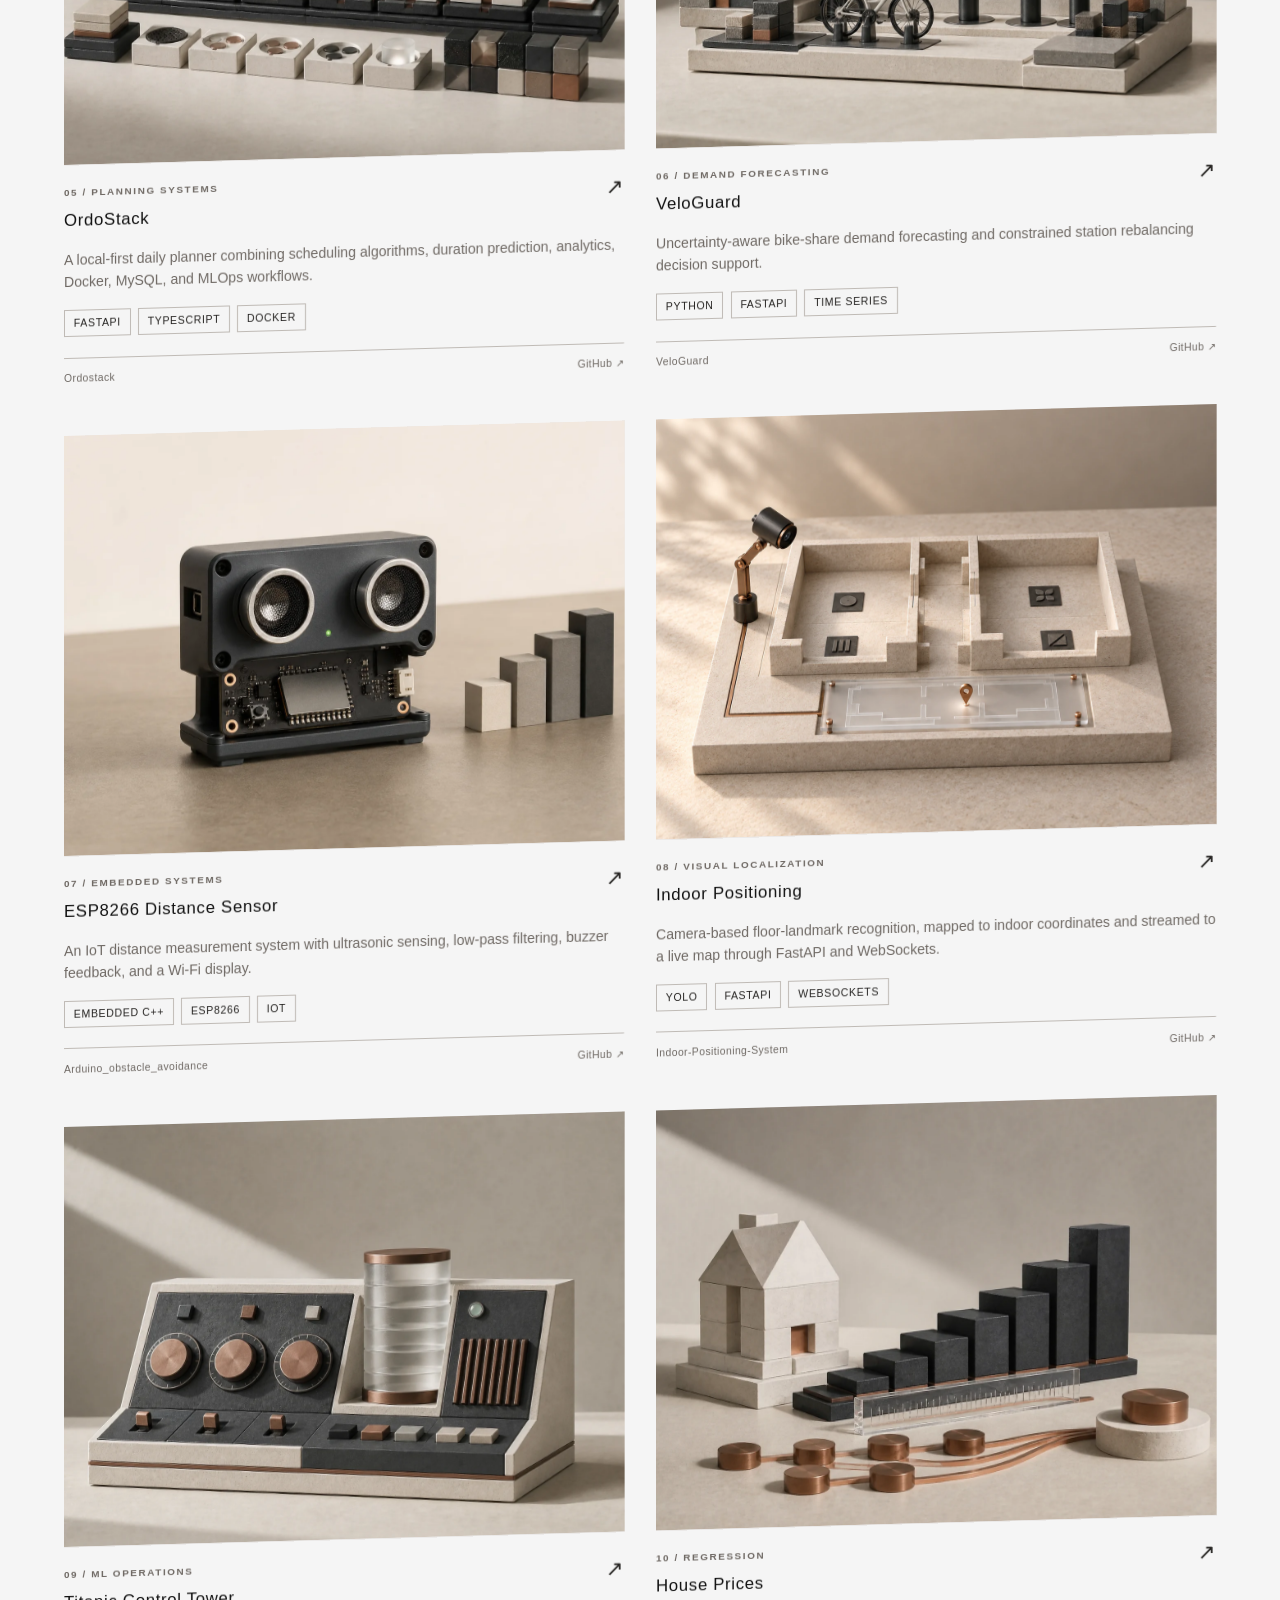
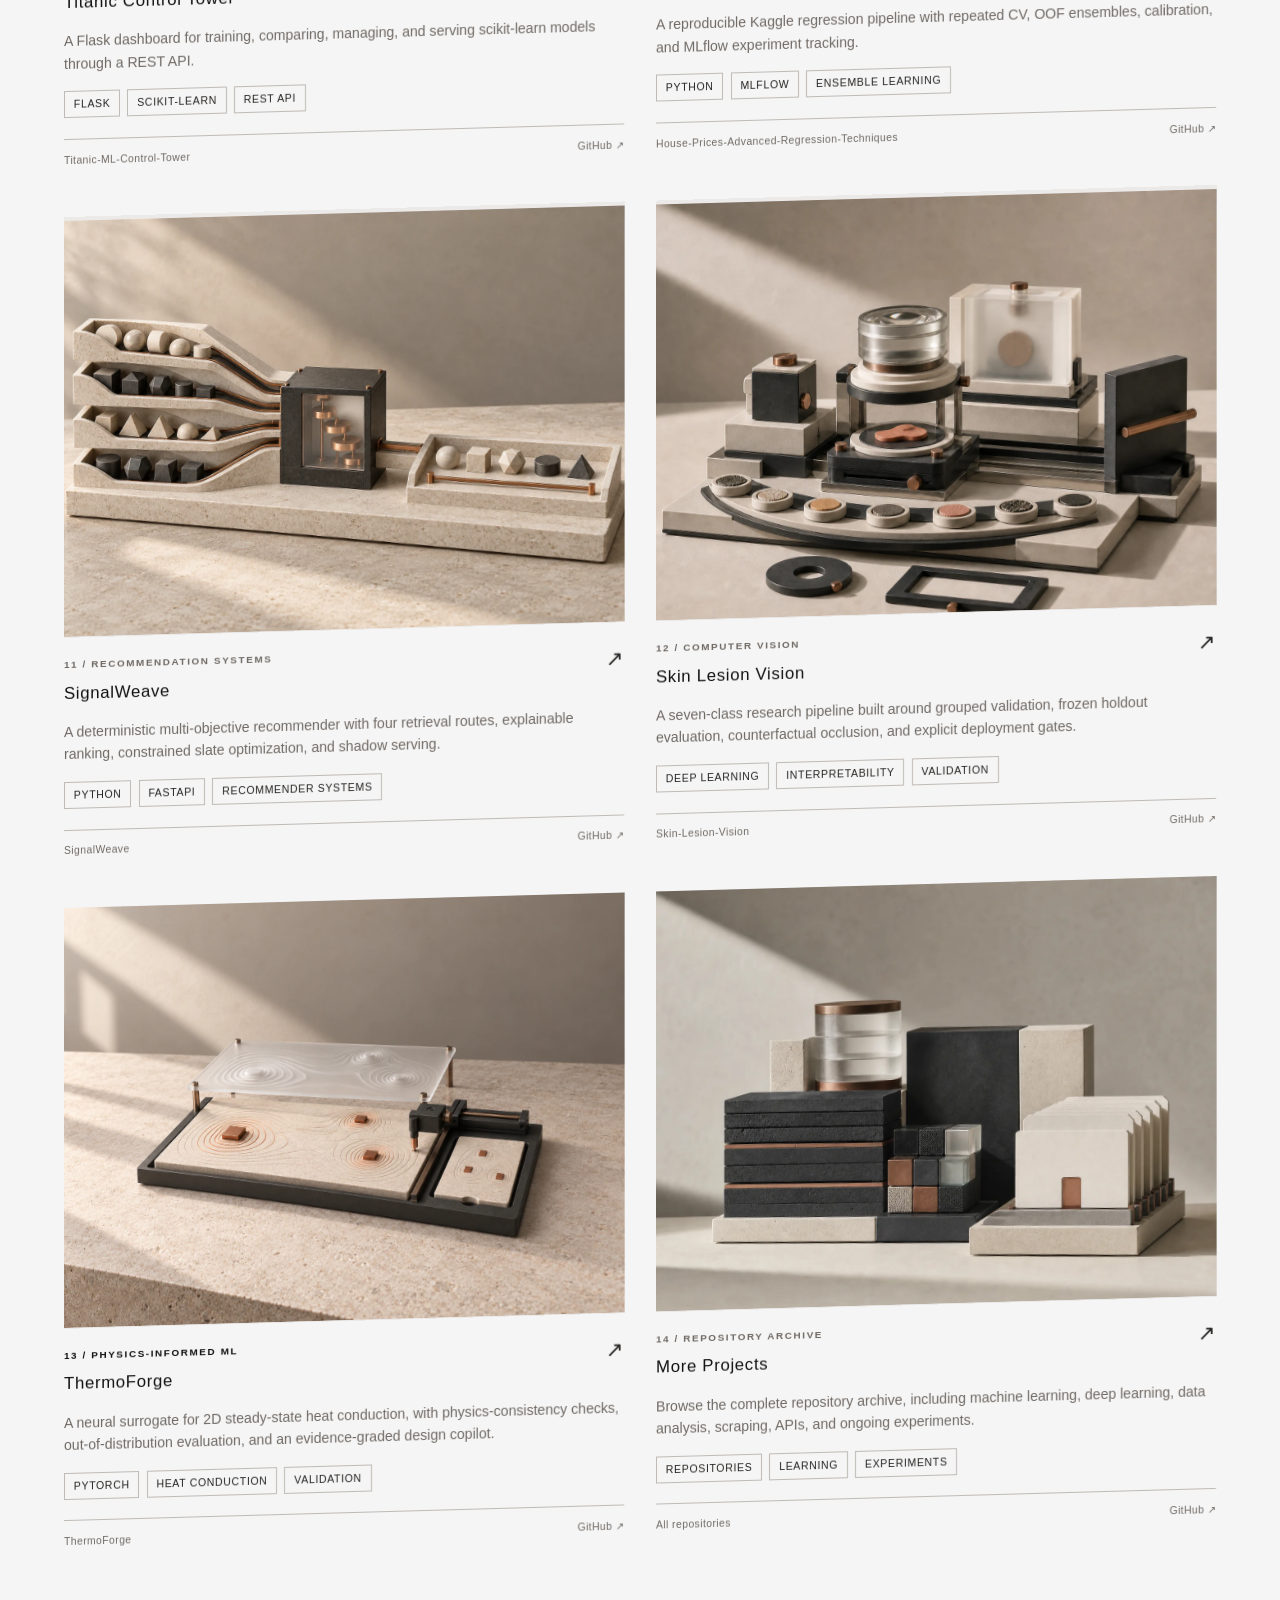
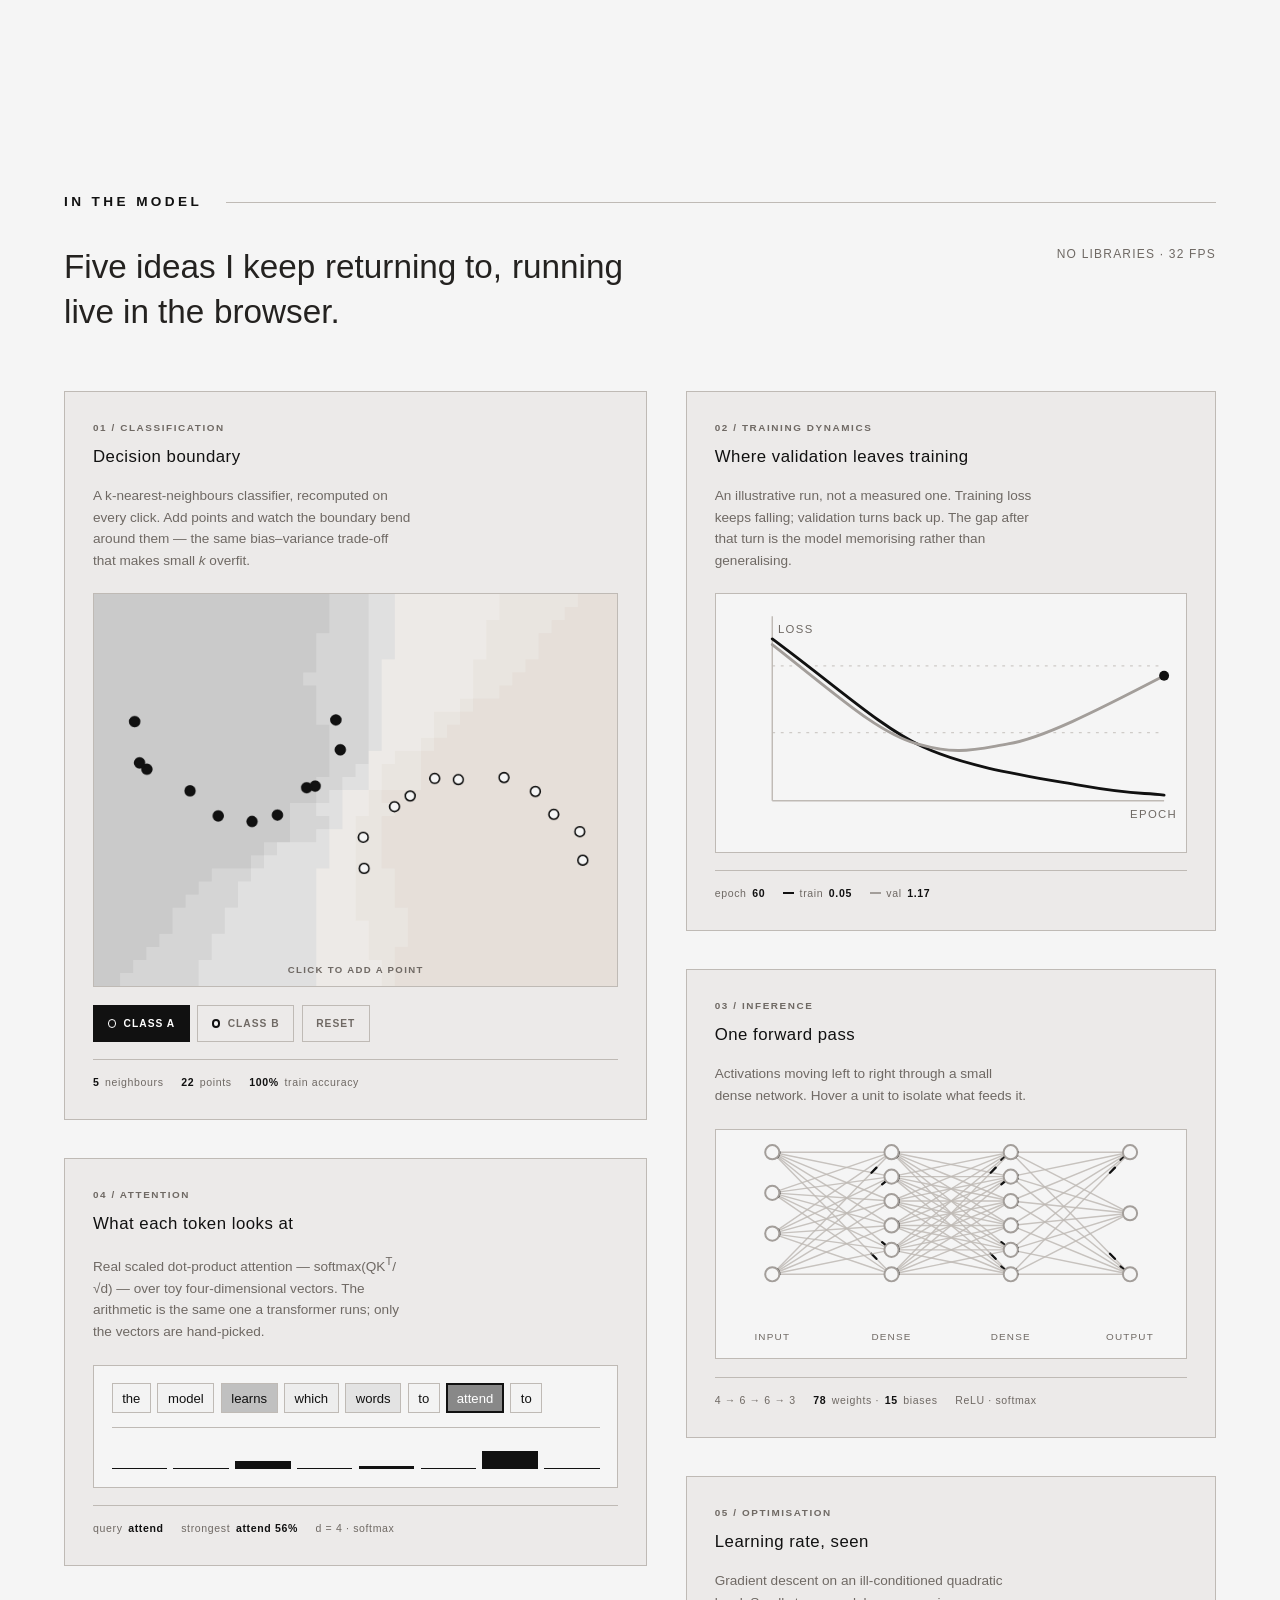
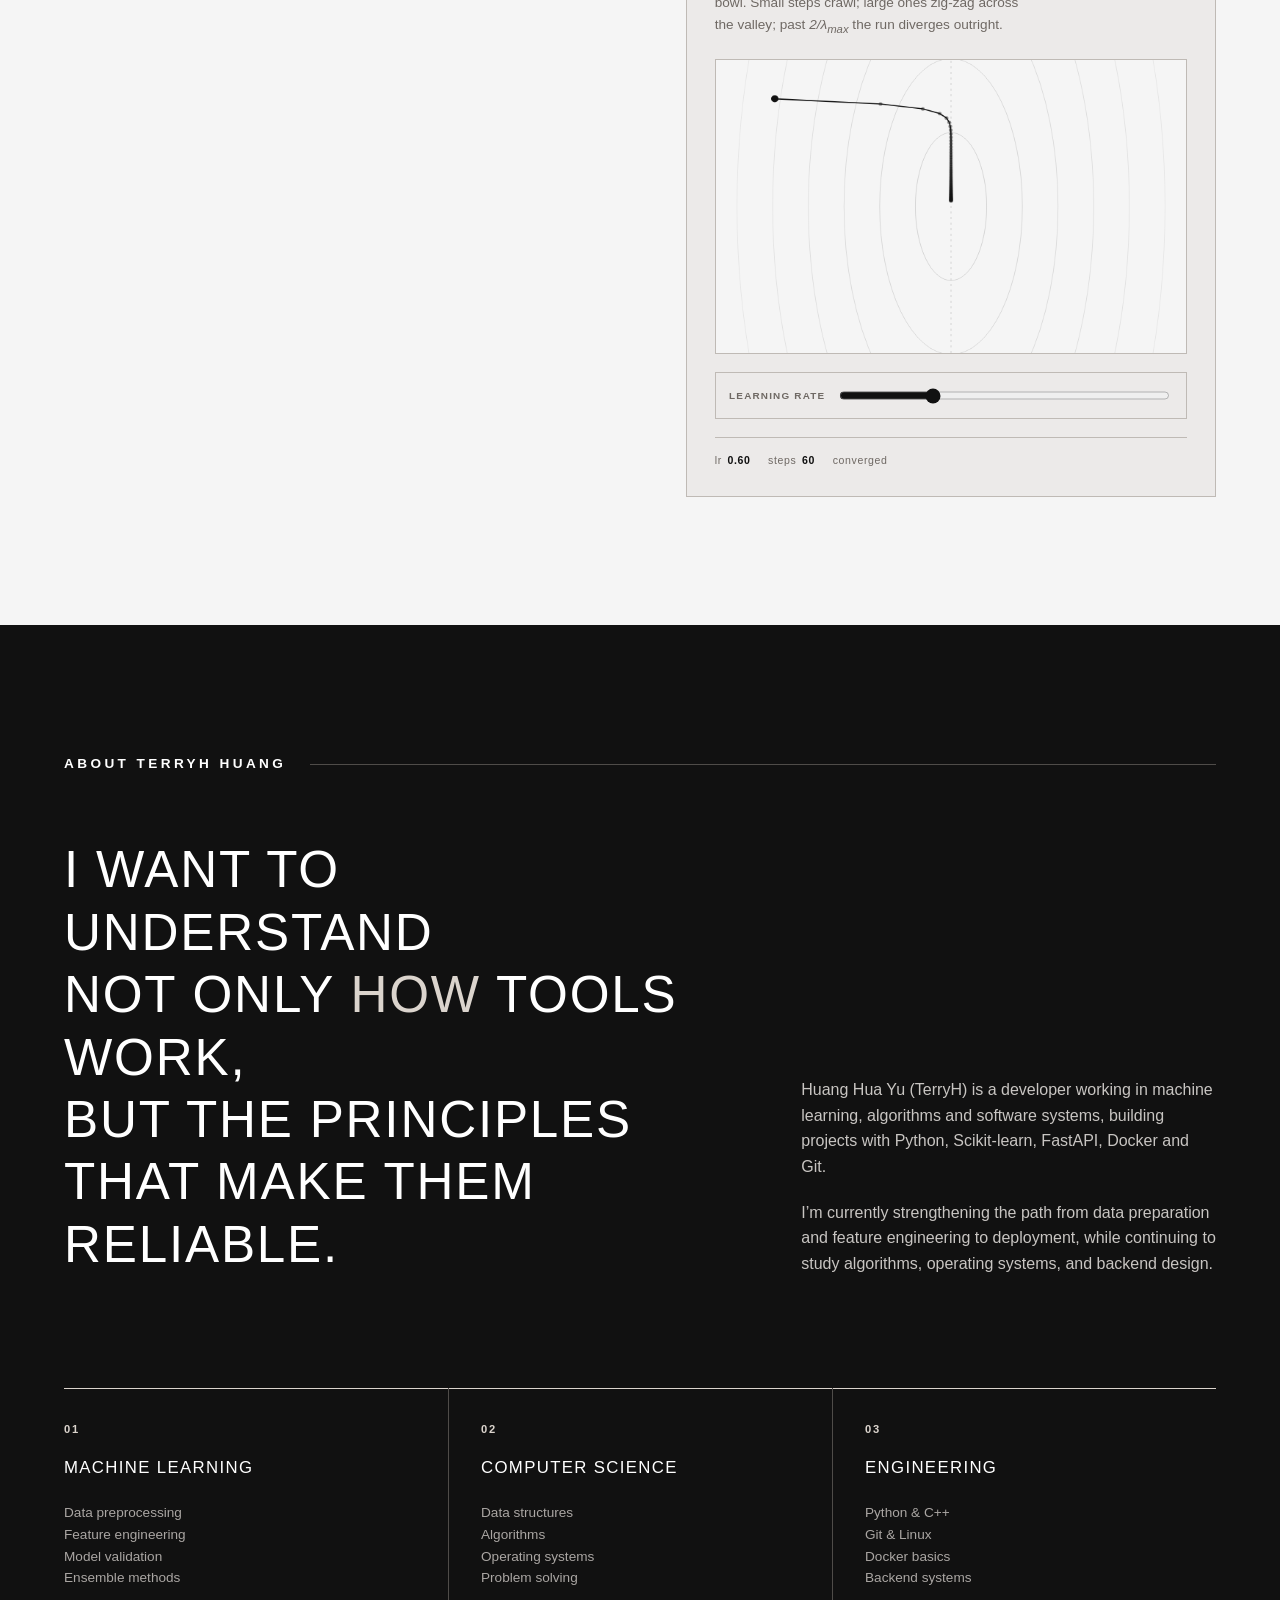
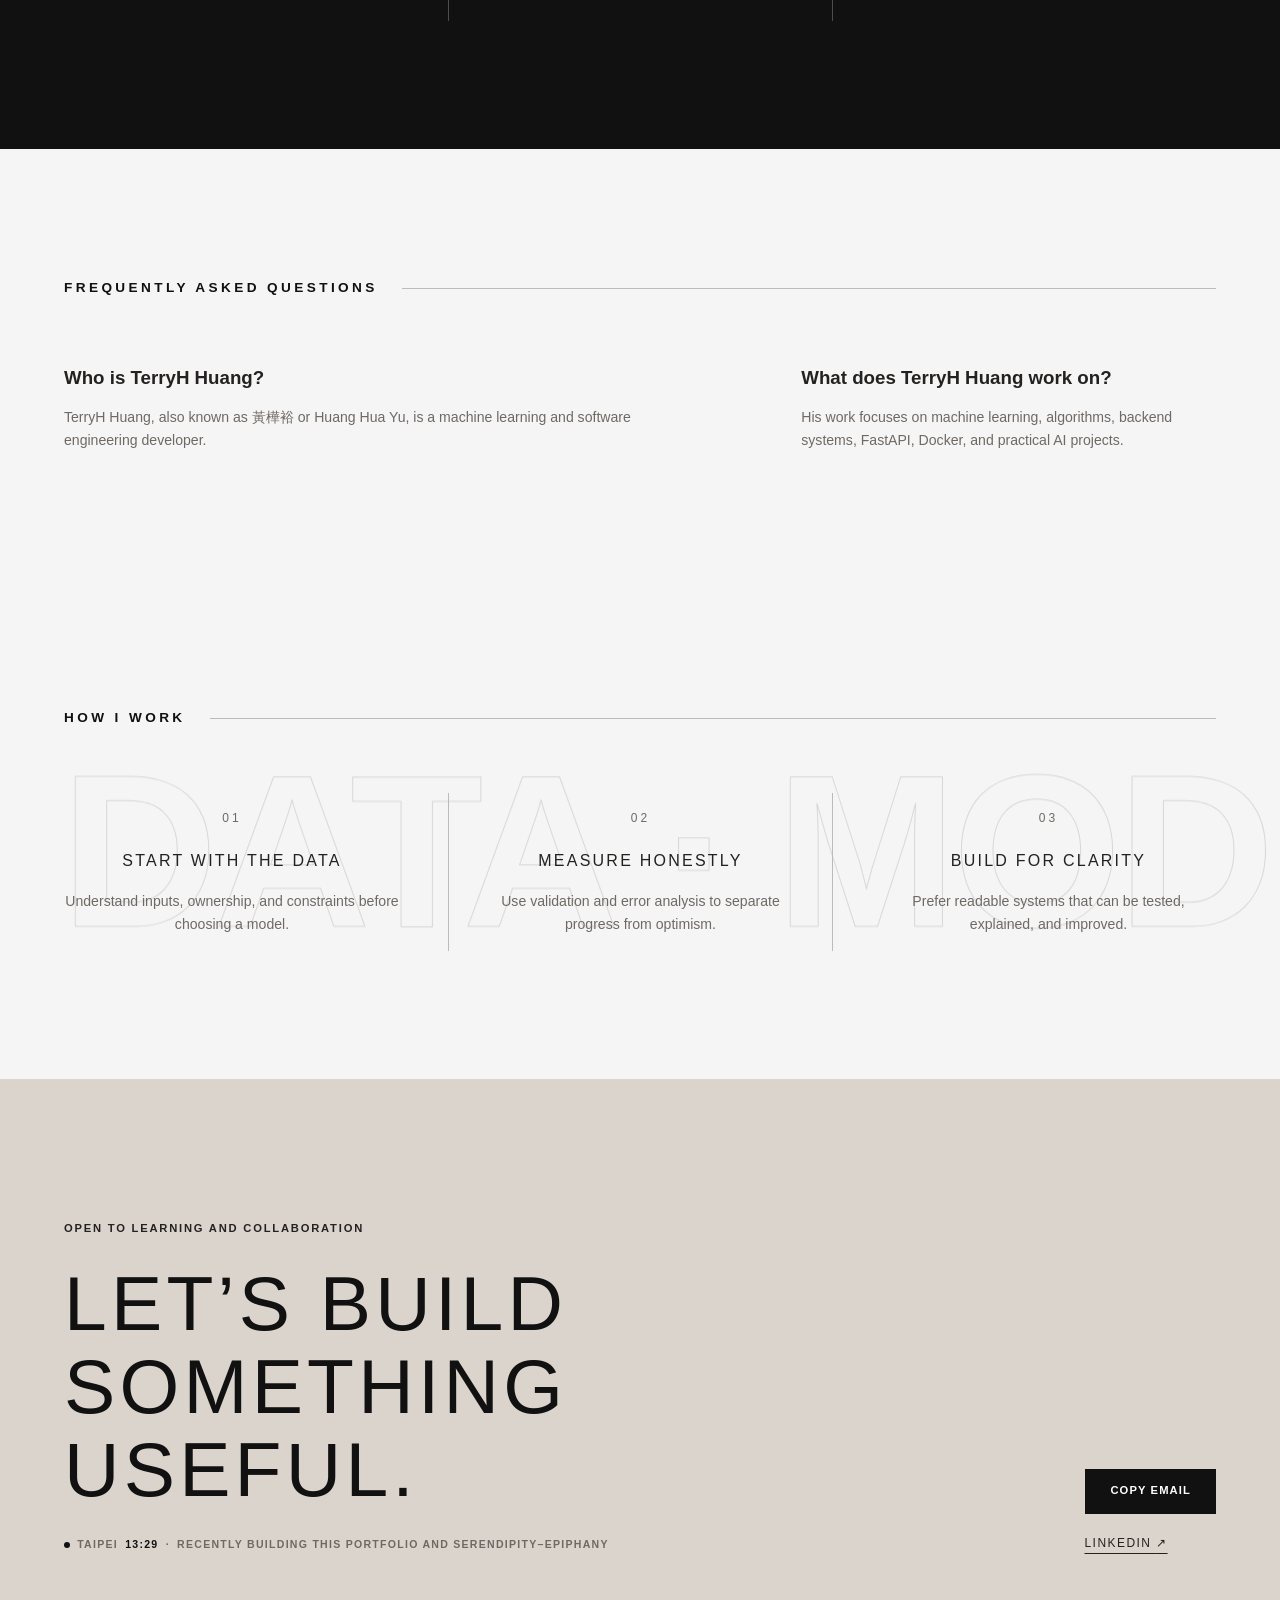
==== commit bc56a830: "feat: command menu on every page (Cmd/Ctrl K or /) Co-Authored-By: Claude Opus 5.5 <noreply@anthropi" ====
--- a/index.html
+++ b/index.html
@@ -39,8 +39,8 @@
     <meta name="twitter:image" content="https://cdexswzaq0110.github.io/assets/system-design.webp" />
 
     <link rel="preload" as="image" href="assets/cappuccino.webp" fetchpriority="high" />
-    <link rel="stylesheet" href="styles.css?v=22" />
-    <script src="script.js?v=22" defer></script>
+    <link rel="stylesheet" href="styles.css?v=24" />
+    <script src="script.js?v=24" defer></script>
     <script>
       /* Set intro + capability flags before first paint to avoid a flash. */
       (function () {
--- a/styles.css
+++ b/styles.css
@@ -3264,3 +3264,257 @@
     min-height: 30rem;
   }
 }
+
+/* ---------------------------------------------------------------
+   Command menu
+   --------------------------------------------------------------- */
+
+.cmdk-trigger {
+  display: inline-flex;
+  min-height: 2.2rem;
+  align-items: center;
+  gap: 0.2rem;
+  padding: 0;
+  border: 0;
+  color: inherit;
+  background: none;
+  cursor: pointer;
+  opacity: 0.7;
+  scale: var(--press, 1);
+  transition: opacity 200ms ease, scale 160ms var(--ease-out);
+  -webkit-tap-highlight-color: transparent;
+}
+
+.cmdk-trigger:hover,
+.cmdk-trigger:focus-visible {
+  opacity: 1;
+}
+
+.cmdk-trigger:active {
+  --press: 0.94;
+}
+
+.cmdk-trigger kbd,
+.cmdk kbd {
+  display: inline-grid;
+  min-width: 1.35rem;
+  height: 1.35rem;
+  place-items: center;
+  padding: 0 0.3rem;
+  border: 1px solid rgb(255 255 255 / 38%);
+  font-family: var(--font-display);
+  font-size: 0.58rem;
+  font-weight: 600;
+  letter-spacing: 0.04em;
+  line-height: 1;
+}
+
+.cmdk {
+  position: fixed;
+  inset: 0;
+  z-index: 86;
+  display: none;
+}
+
+.cmdk-open .cmdk {
+  display: block;
+}
+
+.cmdk-scrim {
+  position: absolute;
+  inset: 0;
+  background: rgb(17 17 17 / 42%);
+}
+
+.cmdk-panel {
+  position: absolute;
+  top: min(18vh, 9rem);
+  left: 50%;
+  display: flex;
+  width: min(36rem, calc(100vw - 2rem));
+  max-height: min(31rem, calc(100vh - 6rem));
+  flex-direction: column;
+  border: 1px solid var(--ink);
+  color: var(--ink);
+  background: var(--canvas);
+  box-shadow: 0 2rem 4rem rgb(17 17 17 / 28%);
+  transform: translateX(-50%);
+}
+
+.cmdk-search {
+  display: flex;
+  align-items: center;
+  gap: 0.75rem;
+  padding: 0 1.1rem;
+  border-bottom: 1px solid var(--line);
+}
+
+.cmdk-caret {
+  color: var(--muted);
+  font-family: var(--font-display);
+  font-size: 1.2rem;
+  line-height: 1;
+}
+
+.cmdk-search input {
+  min-width: 0;
+  height: 3.4rem;
+  flex: 1;
+  padding: 0;
+  border: 0;
+  outline: 0;
+  color: var(--ink);
+  background: none;
+  font: 400 1rem/1.2 var(--font-body);
+}
+
+.cmdk-search input::placeholder {
+  color: var(--muted);
+}
+
+.cmdk-search kbd {
+  border-color: var(--line);
+  color: var(--muted);
+}
+
+.cmdk-list {
+  min-height: 0;
+  flex: 1;
+  padding: 0.3rem 0 0.6rem;
+  overflow-y: auto;
+  overscroll-behavior: contain;
+  scroll-padding-block: 2.2rem 0.6rem;
+  scrollbar-color: var(--line) transparent;
+  scrollbar-width: thin;
+}
+
+.cmdk-group {
+  margin: 0;
+  padding: 0.85rem 1.1rem 0.35rem;
+  color: var(--muted);
+  font-family: var(--font-display);
+  font-size: 0.6rem;
+  font-weight: 600;
+  letter-spacing: 0.16em;
+  text-transform: uppercase;
+}
+
+.lang-zh .cmdk-group {
+  letter-spacing: 0.08em;
+}
+
+.cmdk-item {
+  display: flex;
+  min-height: 2.6rem;
+  align-items: center;
+  gap: 0.85rem;
+  padding: 0 1.1rem;
+  font-size: 0.9rem;
+  cursor: pointer;
+}
+
+.has-cursor .cmdk-item {
+  cursor: none;
+}
+
+.cmdk-item[aria-selected="true"] {
+  color: var(--white);
+  background: var(--ink);
+}
+
+.cmdk-icon {
+  width: 1rem;
+  flex: none;
+  color: var(--muted);
+  font-family: var(--font-display);
+  font-size: 0.8rem;
+  text-align: center;
+}
+
+.cmdk-label {
+  min-width: 0;
+  flex: 1;
+  overflow: hidden;
+  text-overflow: ellipsis;
+  white-space: nowrap;
+}
+
+.cmdk-hint {
+  max-width: 45%;
+  flex: none;
+  overflow: hidden;
+  color: var(--muted);
+  font-size: 0.72rem;
+  text-overflow: ellipsis;
+  white-space: nowrap;
+}
+
+.cmdk-item[aria-selected="true"] .cmdk-icon,
+.cmdk-item[aria-selected="true"] .cmdk-hint {
+  color: rgb(255 255 255 / 62%);
+}
+
+.cmdk-empty {
+  margin: 0;
+  padding: 2rem 1.1rem;
+  color: var(--muted);
+  font-size: 0.9rem;
+  text-align: center;
+}
+
+.cmdk-foot {
+  margin: 0;
+  padding: 0.7rem 1.1rem;
+  border-top: 1px solid var(--line);
+  color: var(--muted);
+  font-family: var(--font-display);
+  font-size: 0.6rem;
+  letter-spacing: 0.12em;
+  text-transform: uppercase;
+}
+
+.cmdk-toast {
+  position: fixed;
+  bottom: 2rem;
+  left: 50%;
+  z-index: 86;
+  margin: 0;
+  padding: 0.7rem 1.1rem;
+  color: var(--white);
+  background: var(--ink);
+  font-family: var(--font-display);
+  font-size: 0.66rem;
+  font-weight: 600;
+  letter-spacing: 0.12em;
+  text-transform: uppercase;
+  opacity: 0;
+  pointer-events: none;
+  transform: translate(-50%, 0.75rem);
+  transition: opacity 200ms var(--ease-out), transform 260ms var(--ease-out);
+}
+
+.cmdk-toast.is-shown {
+  opacity: 1;
+  transform: translate(-50%, 0);
+}
+
+/* A card reached from the menu says "here" once. */
+.motion-on .project-card.is-pinged {
+  animation: card-ping 1100ms var(--ease-out);
+}
+
+@keyframes card-ping {
+  from {
+    box-shadow: 0 0 0 0 rgb(17 17 17 / 38%);
+  }
+
+  to {
+    box-shadow: 0 0 0 1.4rem rgb(17 17 17 / 0%);
+  }
+}
+
+@media (max-width: 900px), (pointer: coarse) {
+  .cmdk-trigger {
+    display: none;
+  }
+}
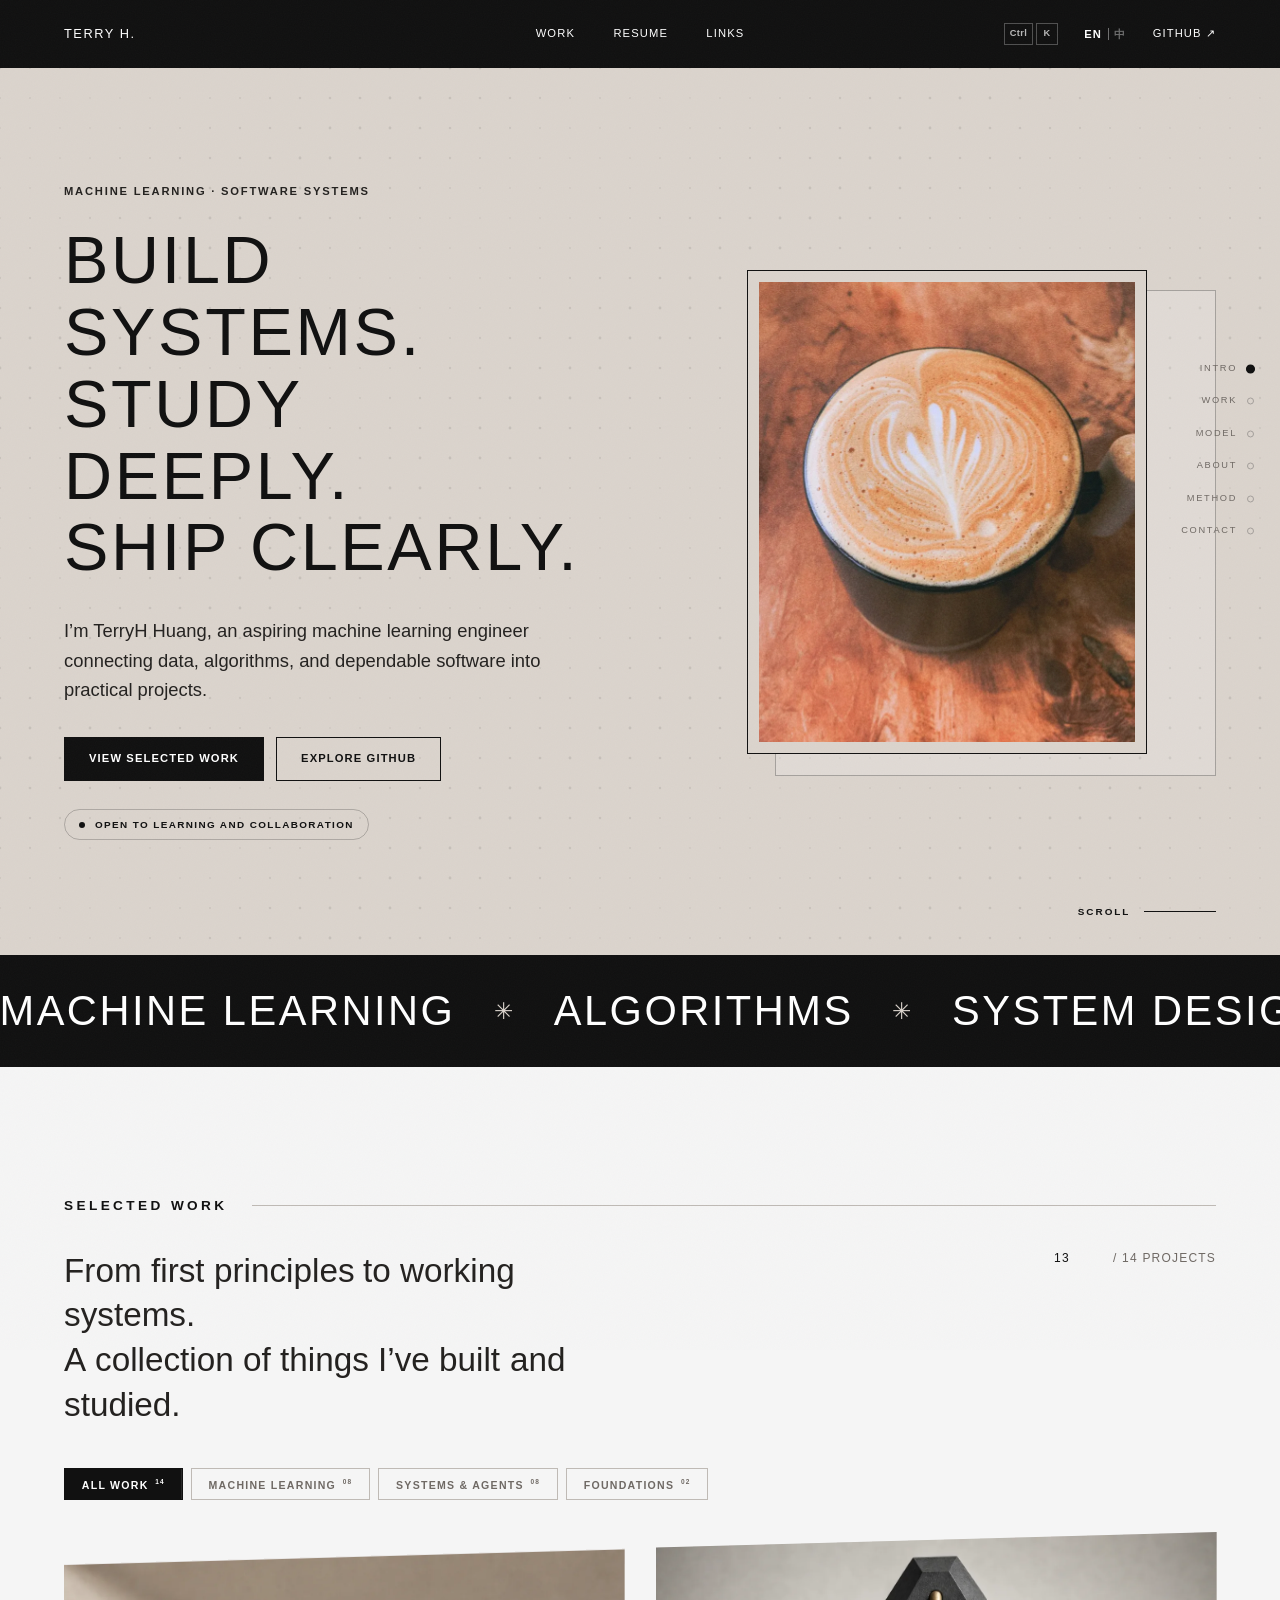
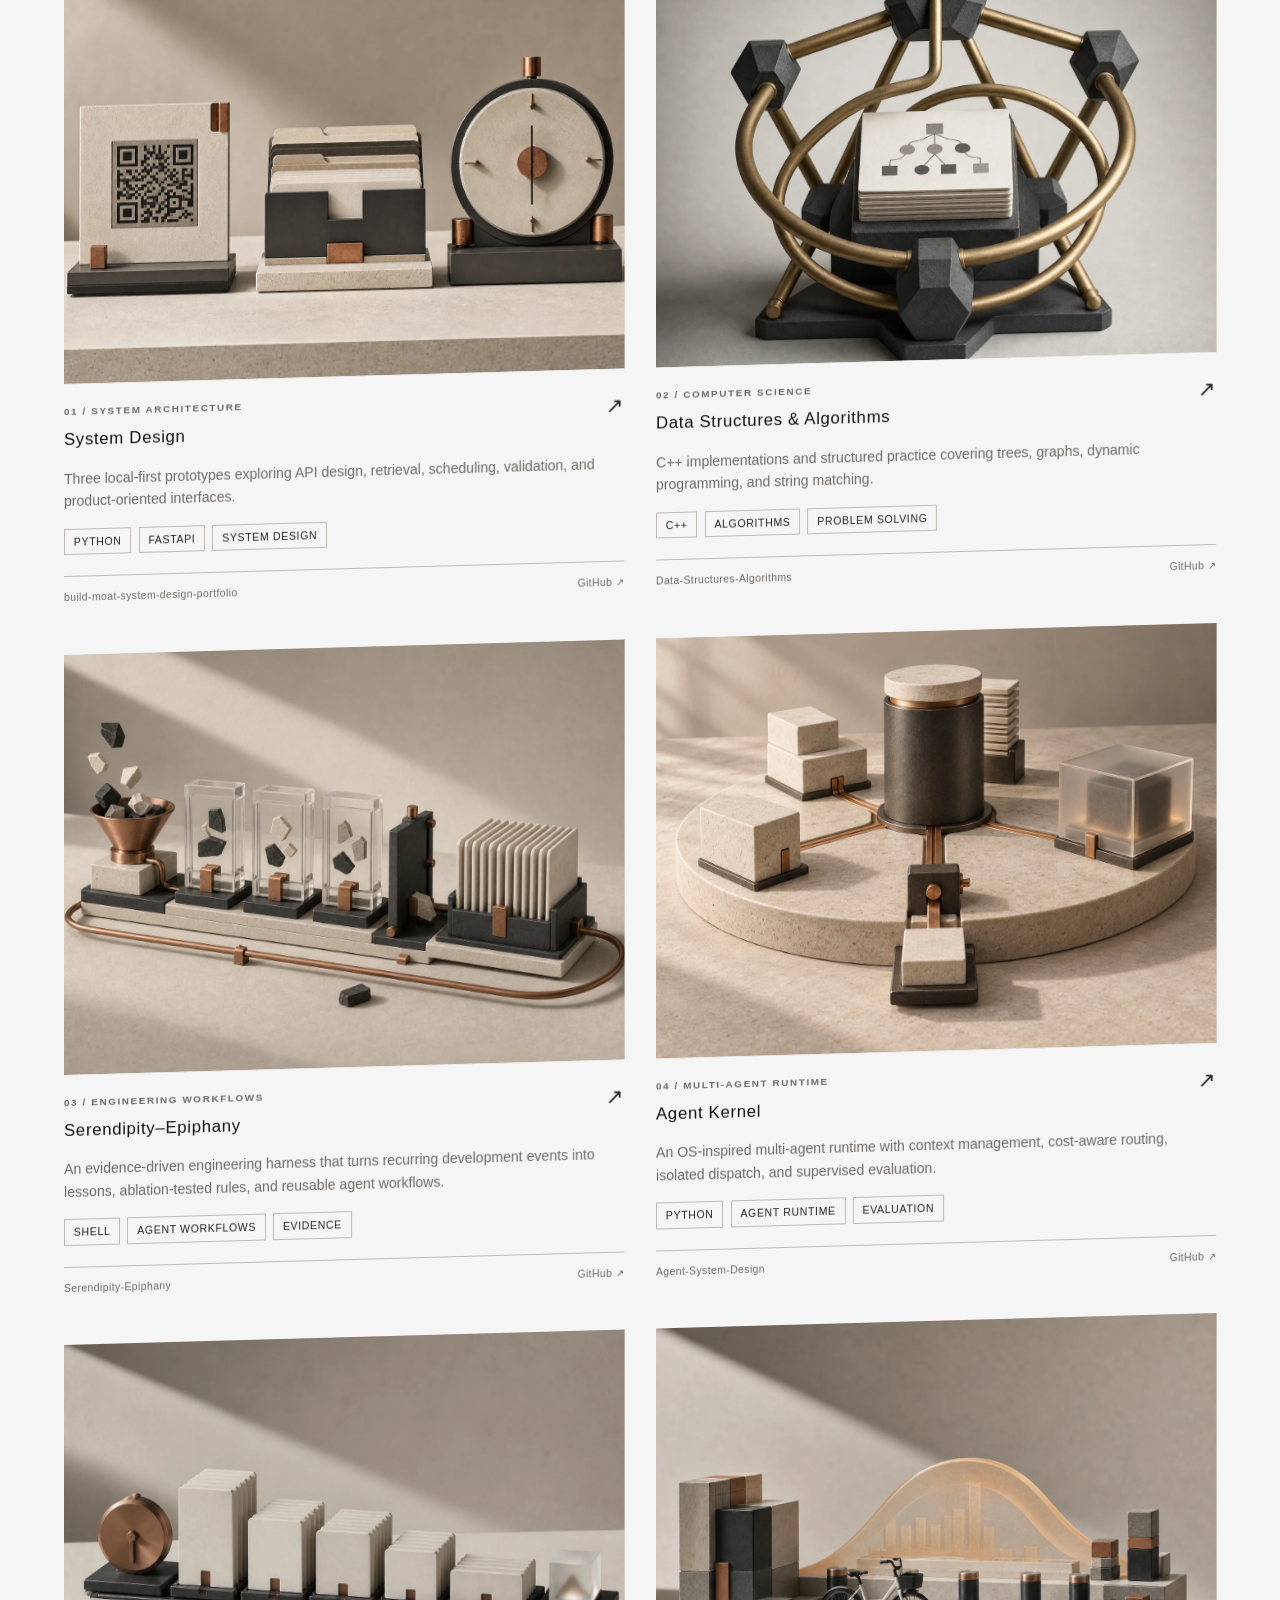
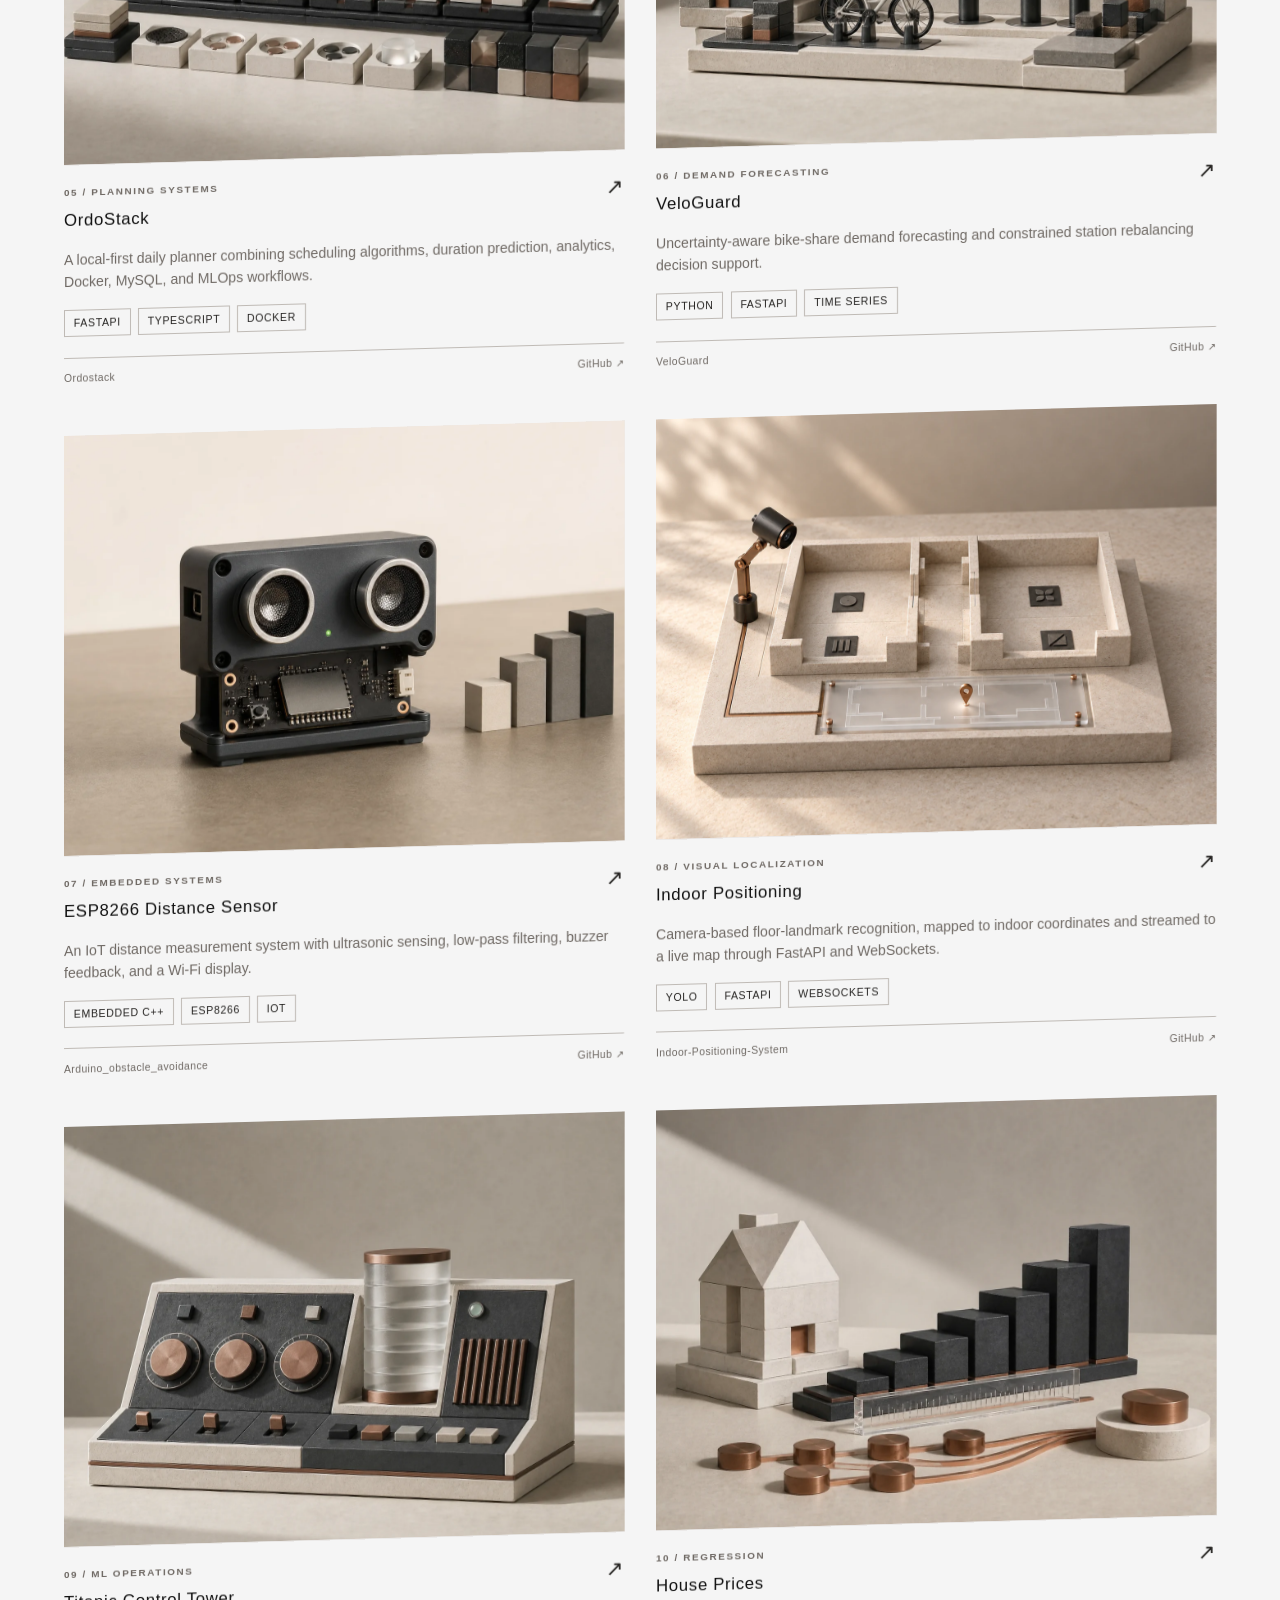
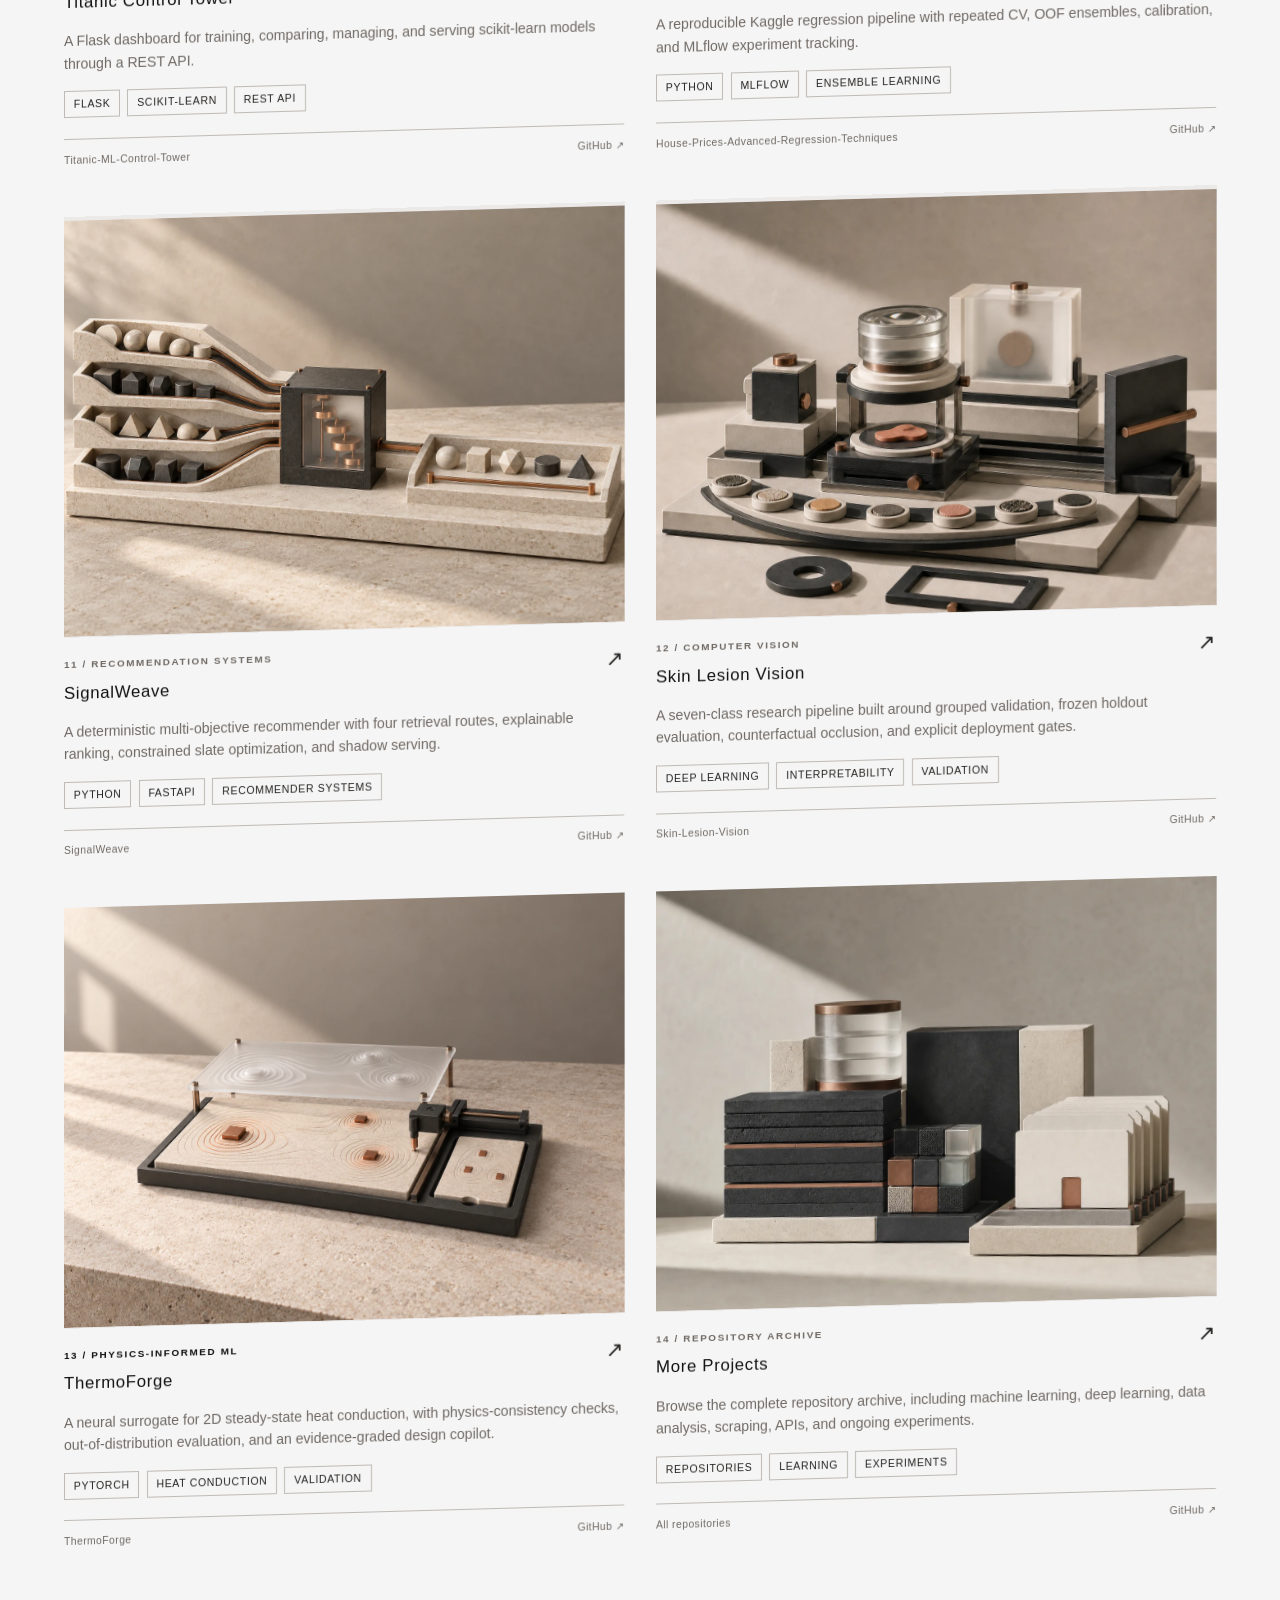
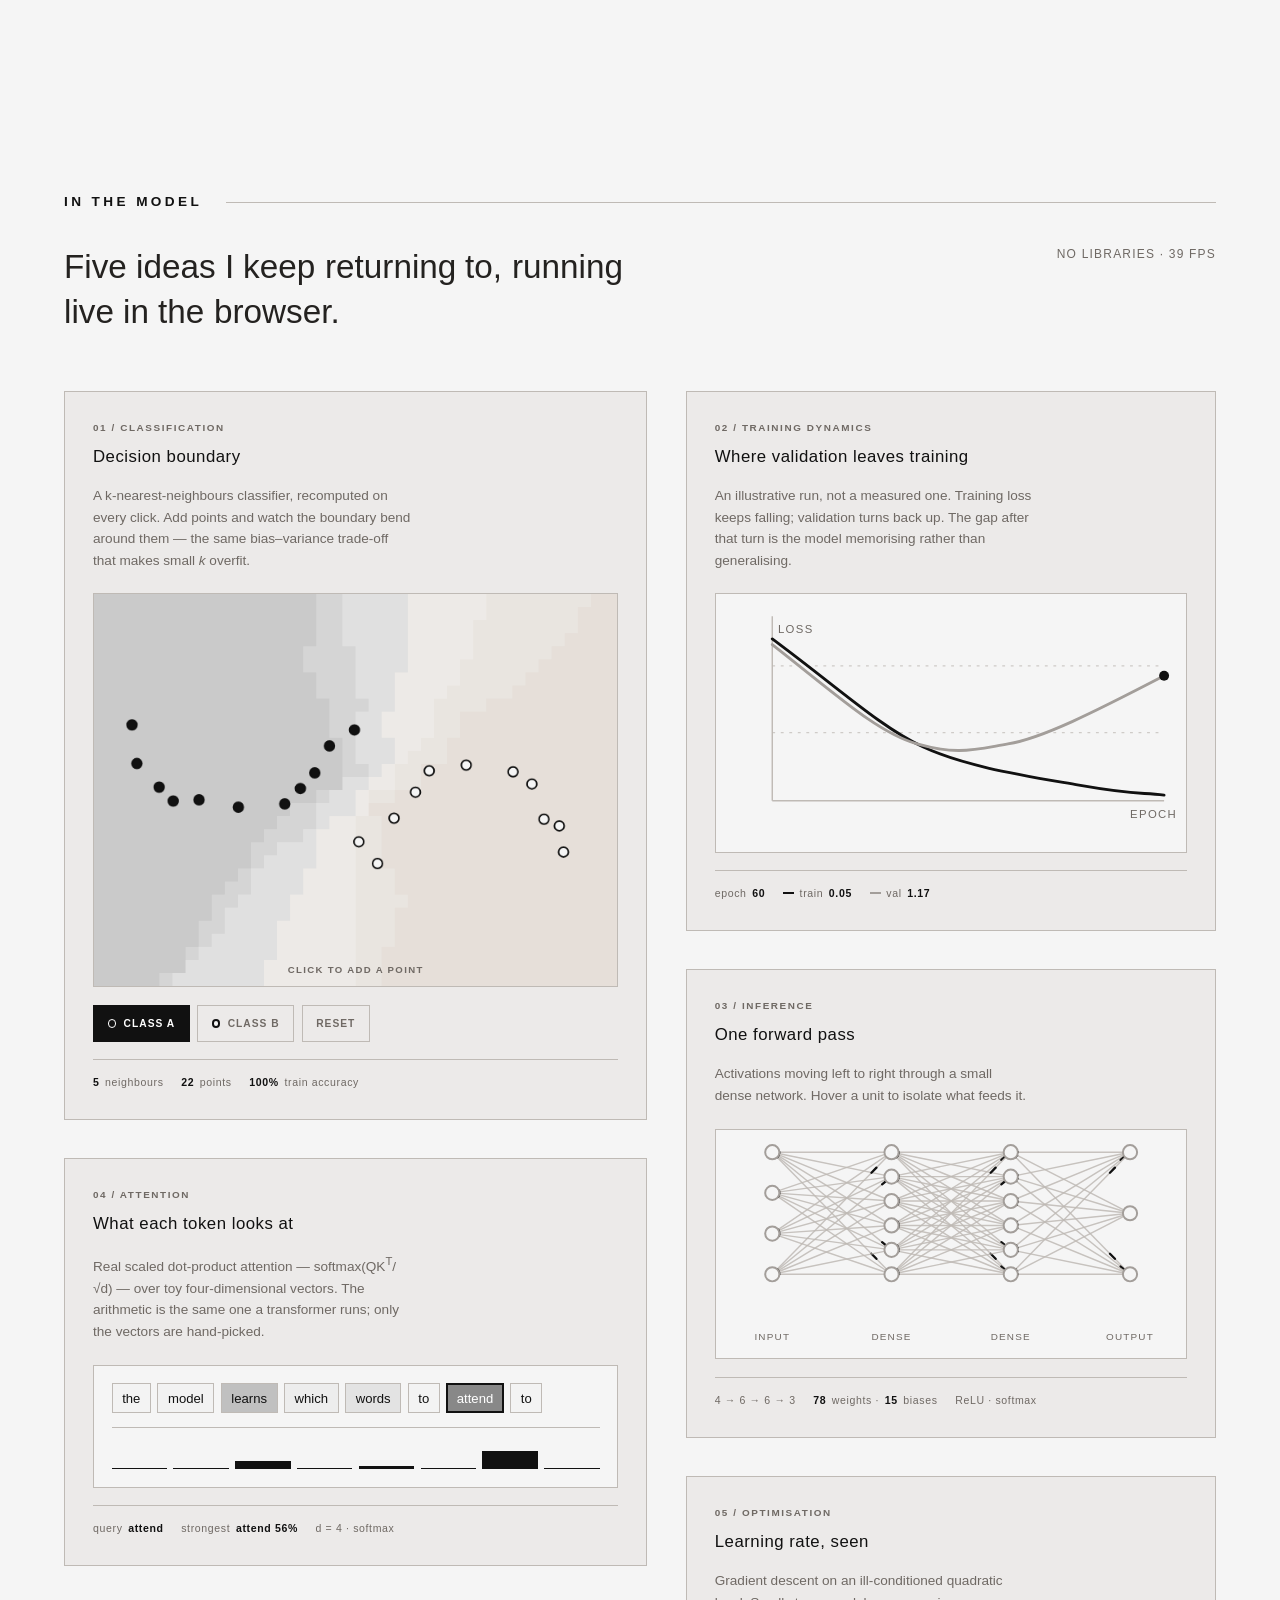
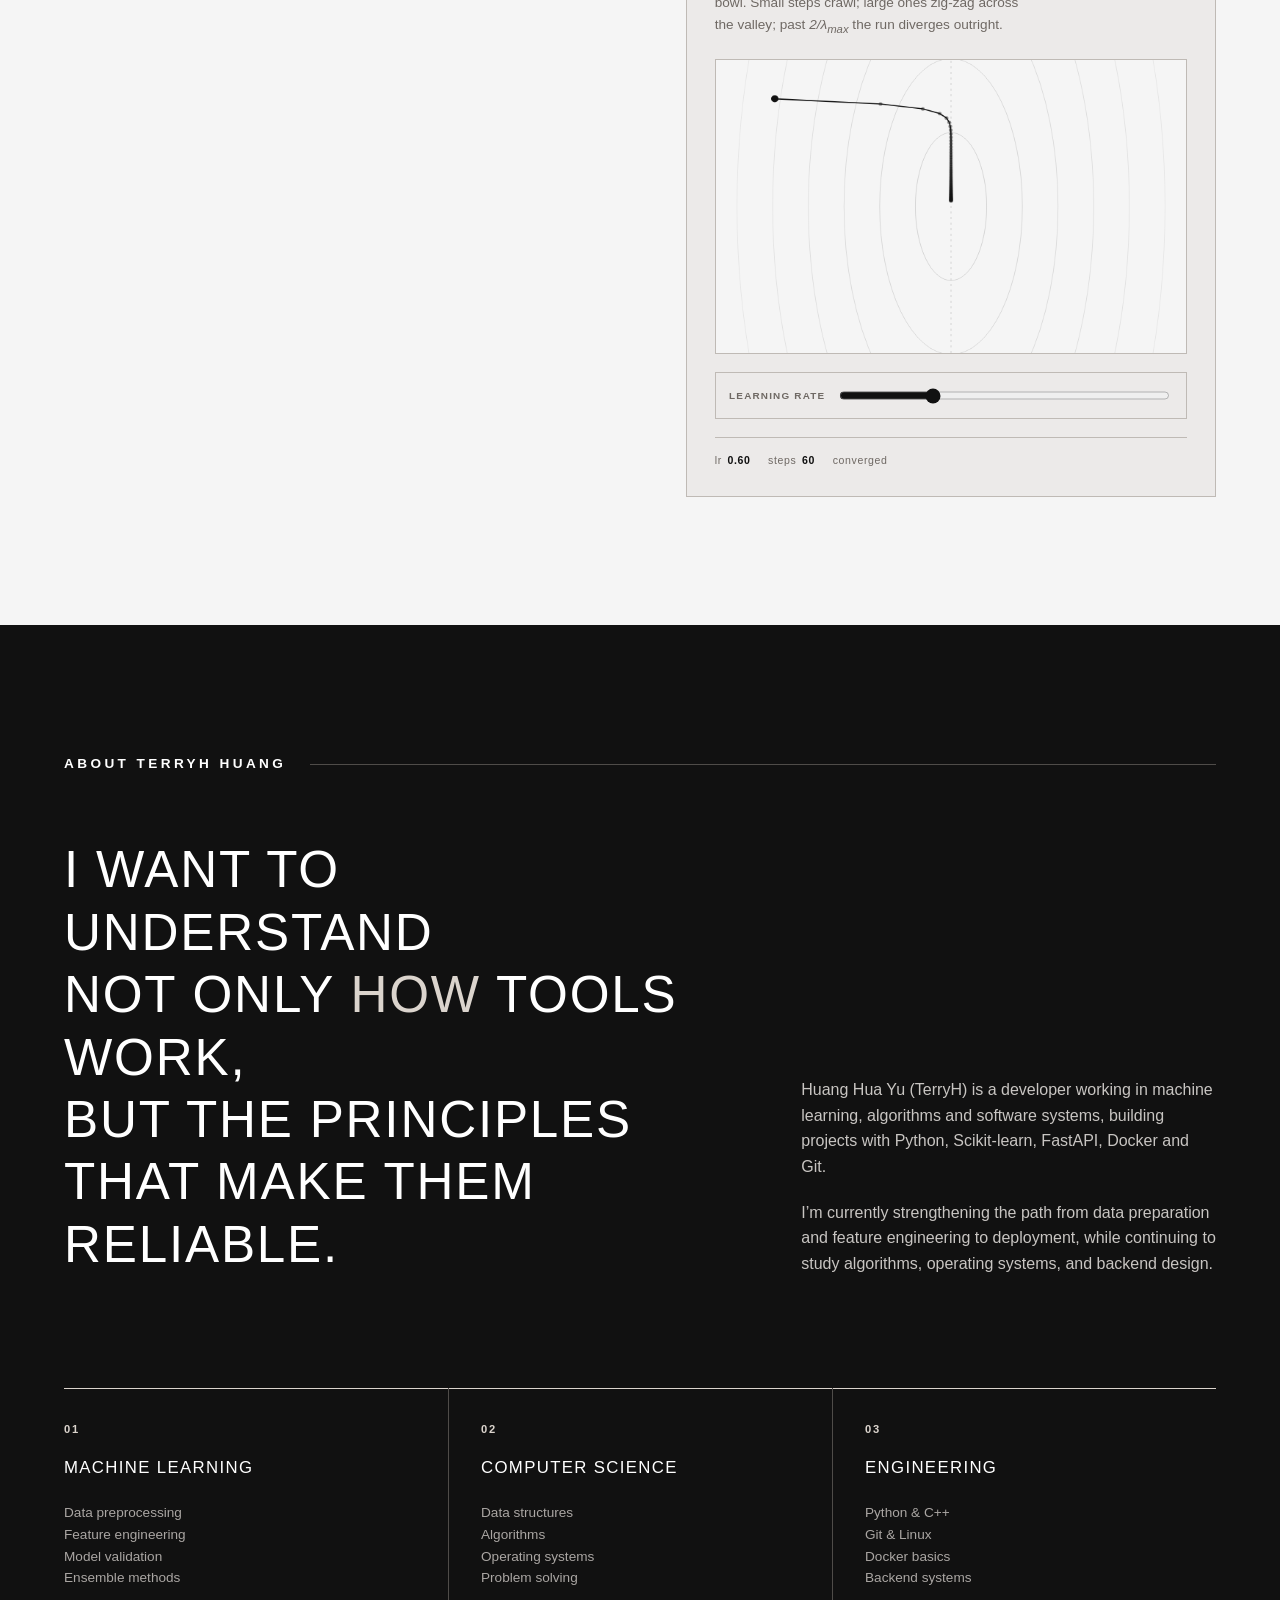
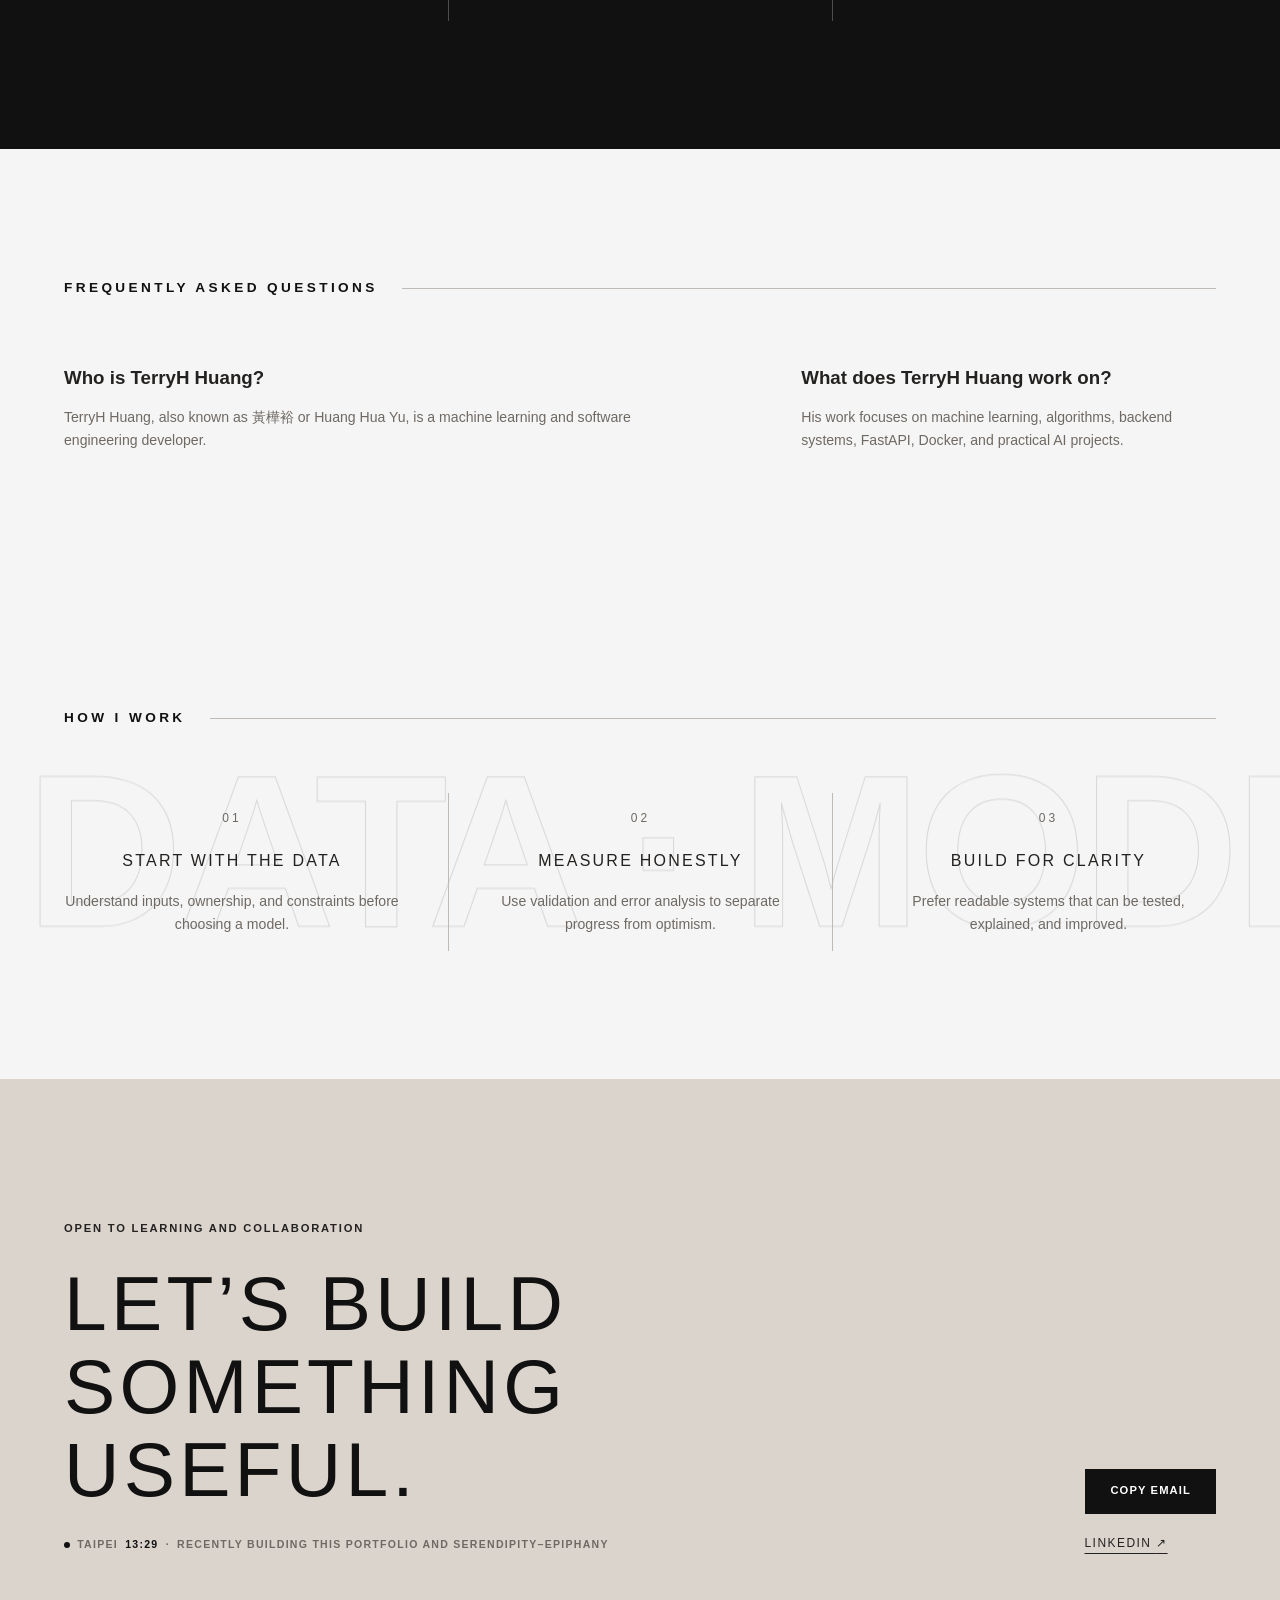
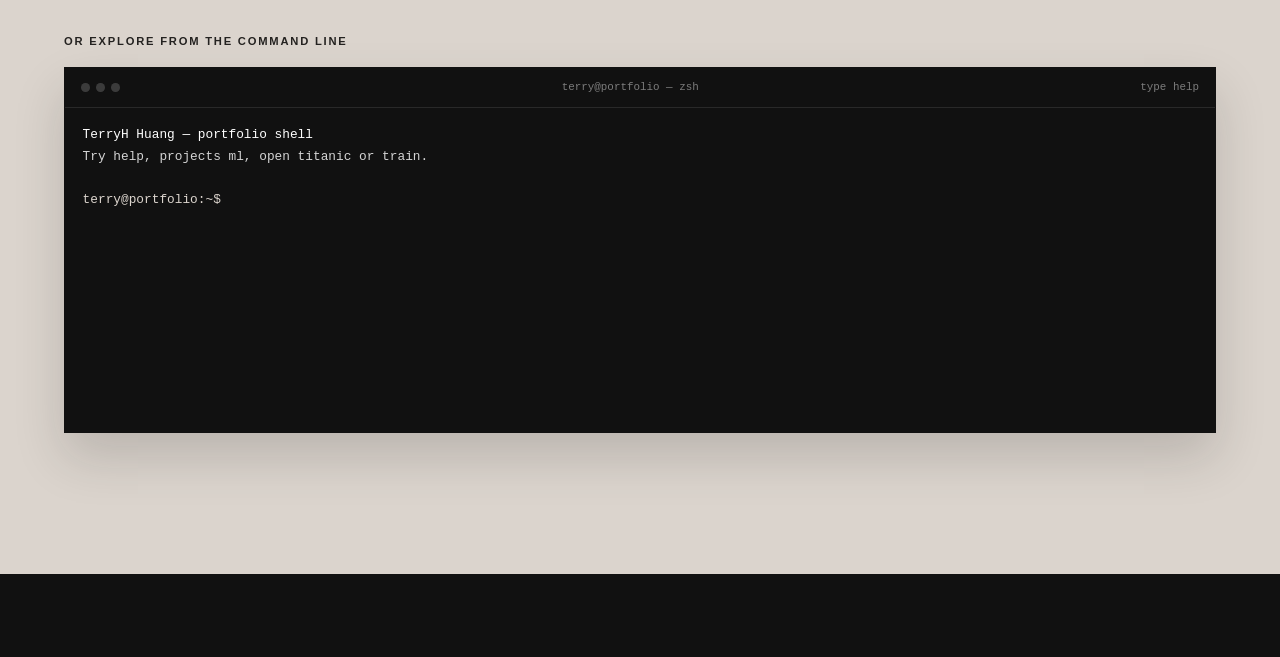
==== commit a6046d54: "feat: a working terminal in the contact section help, projects, open, skills, train (a real logistic" ====
--- a/index.html
+++ b/index.html
@@ -39,8 +39,8 @@
     <meta name="twitter:image" content="https://cdexswzaq0110.github.io/assets/system-design.webp" />
 
     <link rel="preload" as="image" href="assets/cappuccino.webp" fetchpriority="high" />
-    <link rel="stylesheet" href="styles.css?v=24" />
-    <script src="script.js?v=24" defer></script>
+    <link rel="stylesheet" href="styles.css?v=26" />
+    <script src="script.js?v=26" defer></script>
     <script>
       /* Set intro + capability flags before first paint to avoid a flash. */
       (function () {
@@ -1066,6 +1066,7 @@
             </a>
           </div>
         </div>
+        <div class="container term-mount" id="terminal" data-term-mount></div>
       </section>
     </main>
 
--- a/styles.css
+++ b/styles.css
@@ -3518,3 +3518,142 @@
     display: none;
   }
 }
+
+/* ---------------------------------------------------------------
+   Terminal
+   --------------------------------------------------------------- */
+
+.term-mount {
+  position: relative;
+  z-index: 1;
+  margin-top: clamp(3.5rem, 7vw, 5rem);
+}
+
+#terminal {
+  scroll-margin-top: 5.25rem;
+}
+
+.term {
+  margin-top: 1rem;
+  border: 1px solid var(--ink);
+  color: rgb(255 255 255 / 82%);
+  background: var(--ink);
+  box-shadow: 0 1.5rem 3rem rgb(17 17 17 / 16%);
+  font-family: ui-monospace, "SFMono-Regular", Menlo, Consolas, monospace;
+  font-size: 0.8rem;
+  line-height: 1.7;
+  transition: box-shadow 300ms var(--ease-out);
+}
+
+.term:focus-within {
+  box-shadow: 0 1.5rem 3rem rgb(17 17 17 / 22%), 0 0 0 1px var(--frame);
+}
+
+.term-bar {
+  display: flex;
+  align-items: center;
+  gap: 1rem;
+  padding: 0.65rem 1rem;
+  border-bottom: 1px solid rgb(255 255 255 / 10%);
+  color: rgb(255 255 255 / 45%);
+  font-size: 0.68rem;
+}
+
+.term-dots {
+  display: flex;
+  gap: 0.4rem;
+}
+
+.term-dots i {
+  width: 0.55rem;
+  height: 0.55rem;
+  border-radius: 50%;
+  background: rgb(255 255 255 / 18%);
+}
+
+.term-title {
+  flex: 1;
+  text-align: center;
+}
+
+.term-body {
+  height: clamp(15rem, 36vh, 21rem);
+  padding: 1rem 1.1rem 1.2rem;
+  overflow-y: auto;
+  overscroll-behavior: contain;
+  scrollbar-color: rgb(255 255 255 / 22%) transparent;
+  scrollbar-width: thin;
+}
+
+.term-log p {
+  margin: 0;
+  white-space: pre-wrap;
+  overflow-wrap: anywhere;
+}
+
+.term-line {
+  display: flex;
+  align-items: baseline;
+  gap: 0.6rem;
+}
+
+.term-prompt,
+.term-accent {
+  color: var(--warm);
+}
+
+.term-prompt {
+  flex: none;
+}
+
+.term input {
+  min-width: 0;
+  flex: 1;
+  padding: 0;
+  border: 0;
+  outline: 0;
+  color: var(--white);
+  background: none;
+  font: inherit;
+  caret-color: var(--warm);
+}
+
+.has-cursor .term input,
+.has-cursor .cmdk input {
+  cursor: none;
+}
+
+.term-strong {
+  color: var(--white);
+}
+
+.term-dim {
+  color: rgb(255 255 255 / 46%);
+}
+
+.term-err {
+  color: #d9ab9b;
+}
+
+.term-fill {
+  background: linear-gradient(var(--warm), var(--warm)) left center / 100% 0.55em no-repeat;
+}
+
+@media (max-width: 700px) {
+  .term {
+    font-size: 0.74rem;
+  }
+
+  /* 16px keeps iOS from zooming the page when the prompt takes focus. */
+  .term input {
+    font-size: 16px;
+  }
+
+  .term-title {
+    text-align: right;
+  }
+
+  .term-size {
+    display: none;
+  }
+}
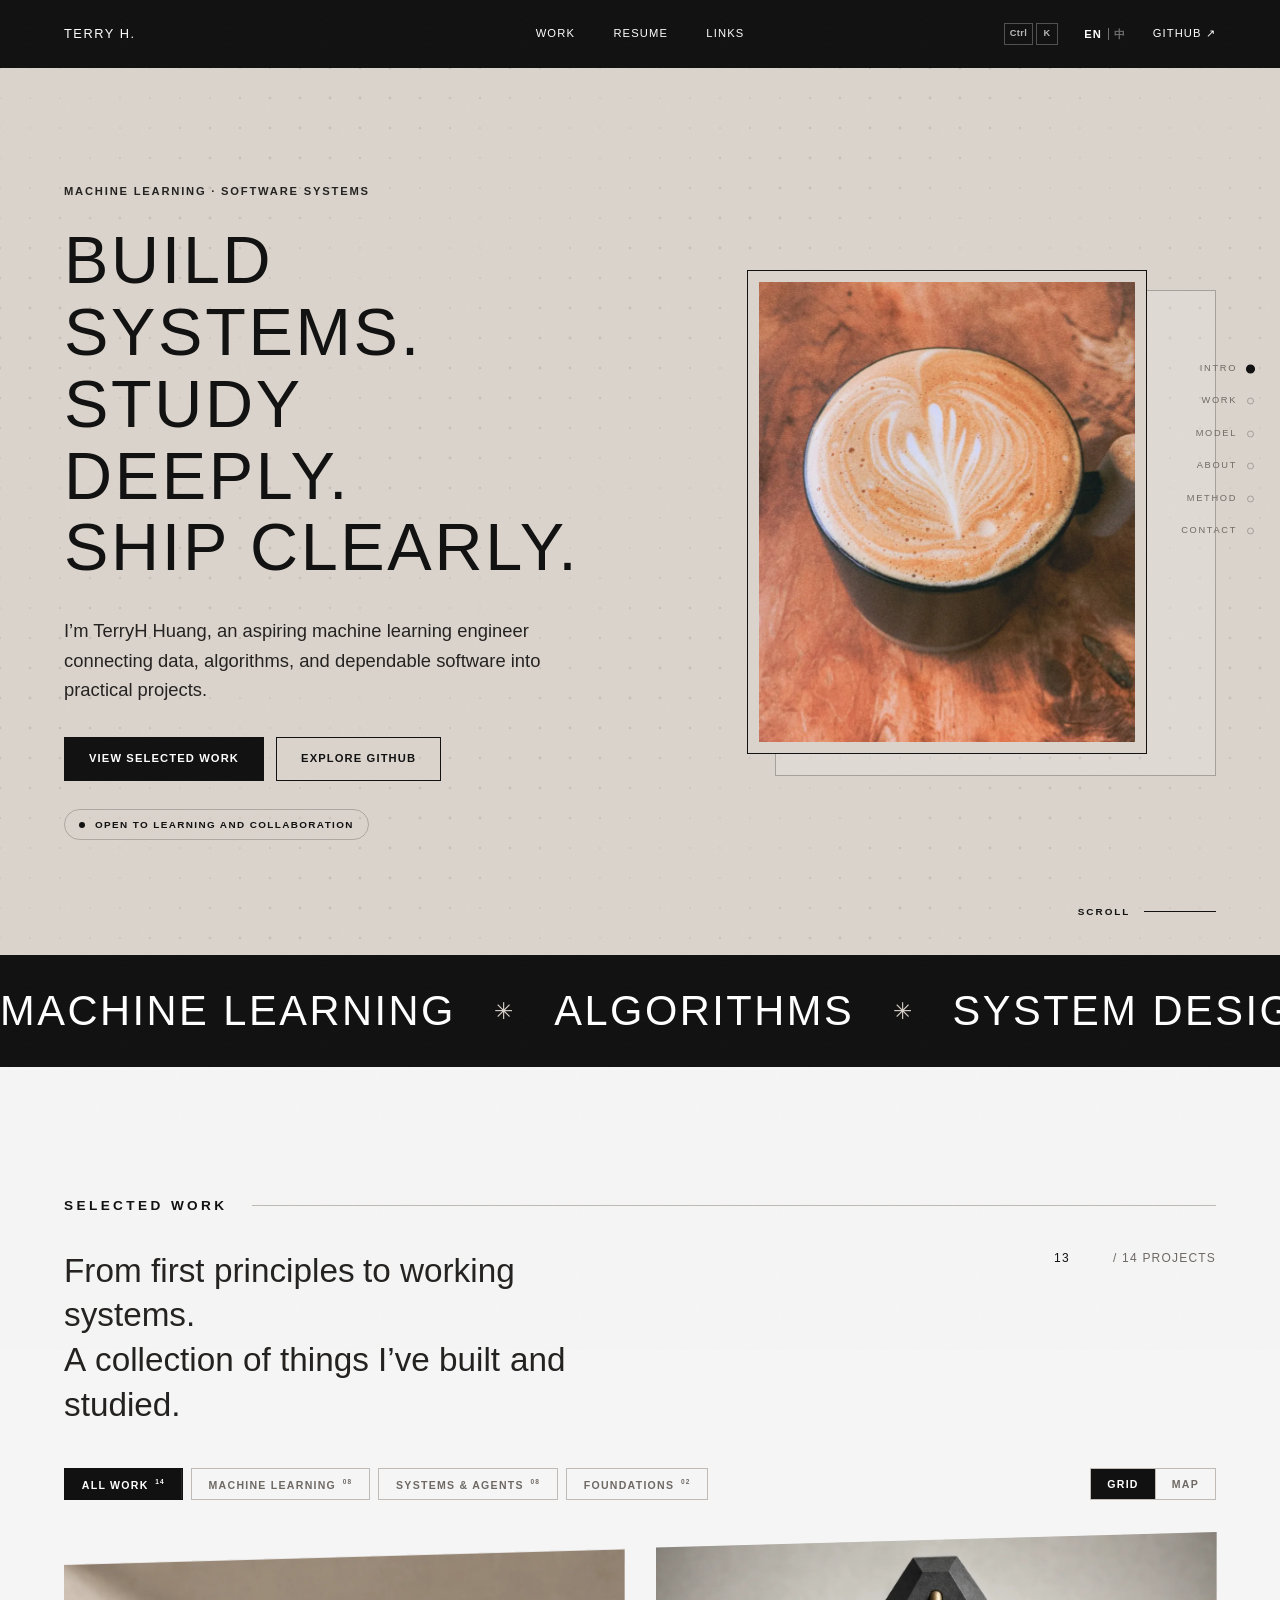
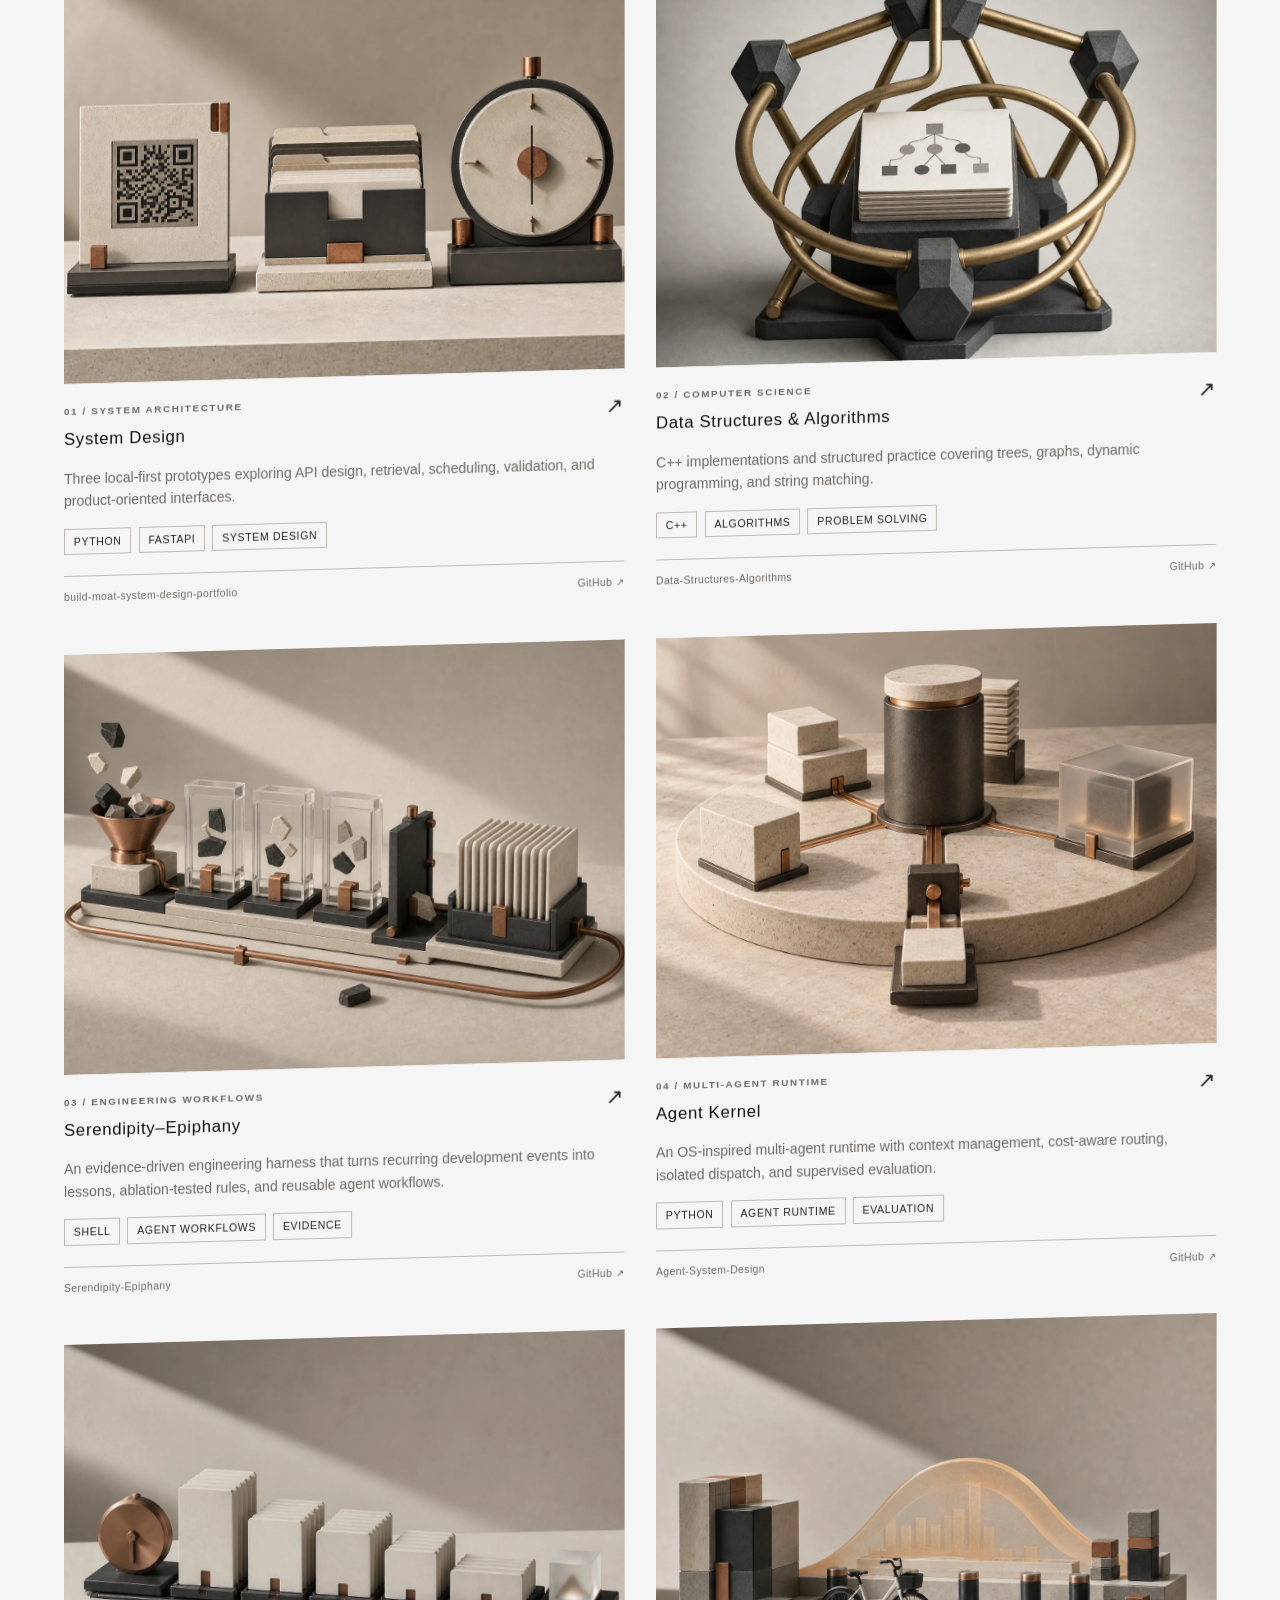
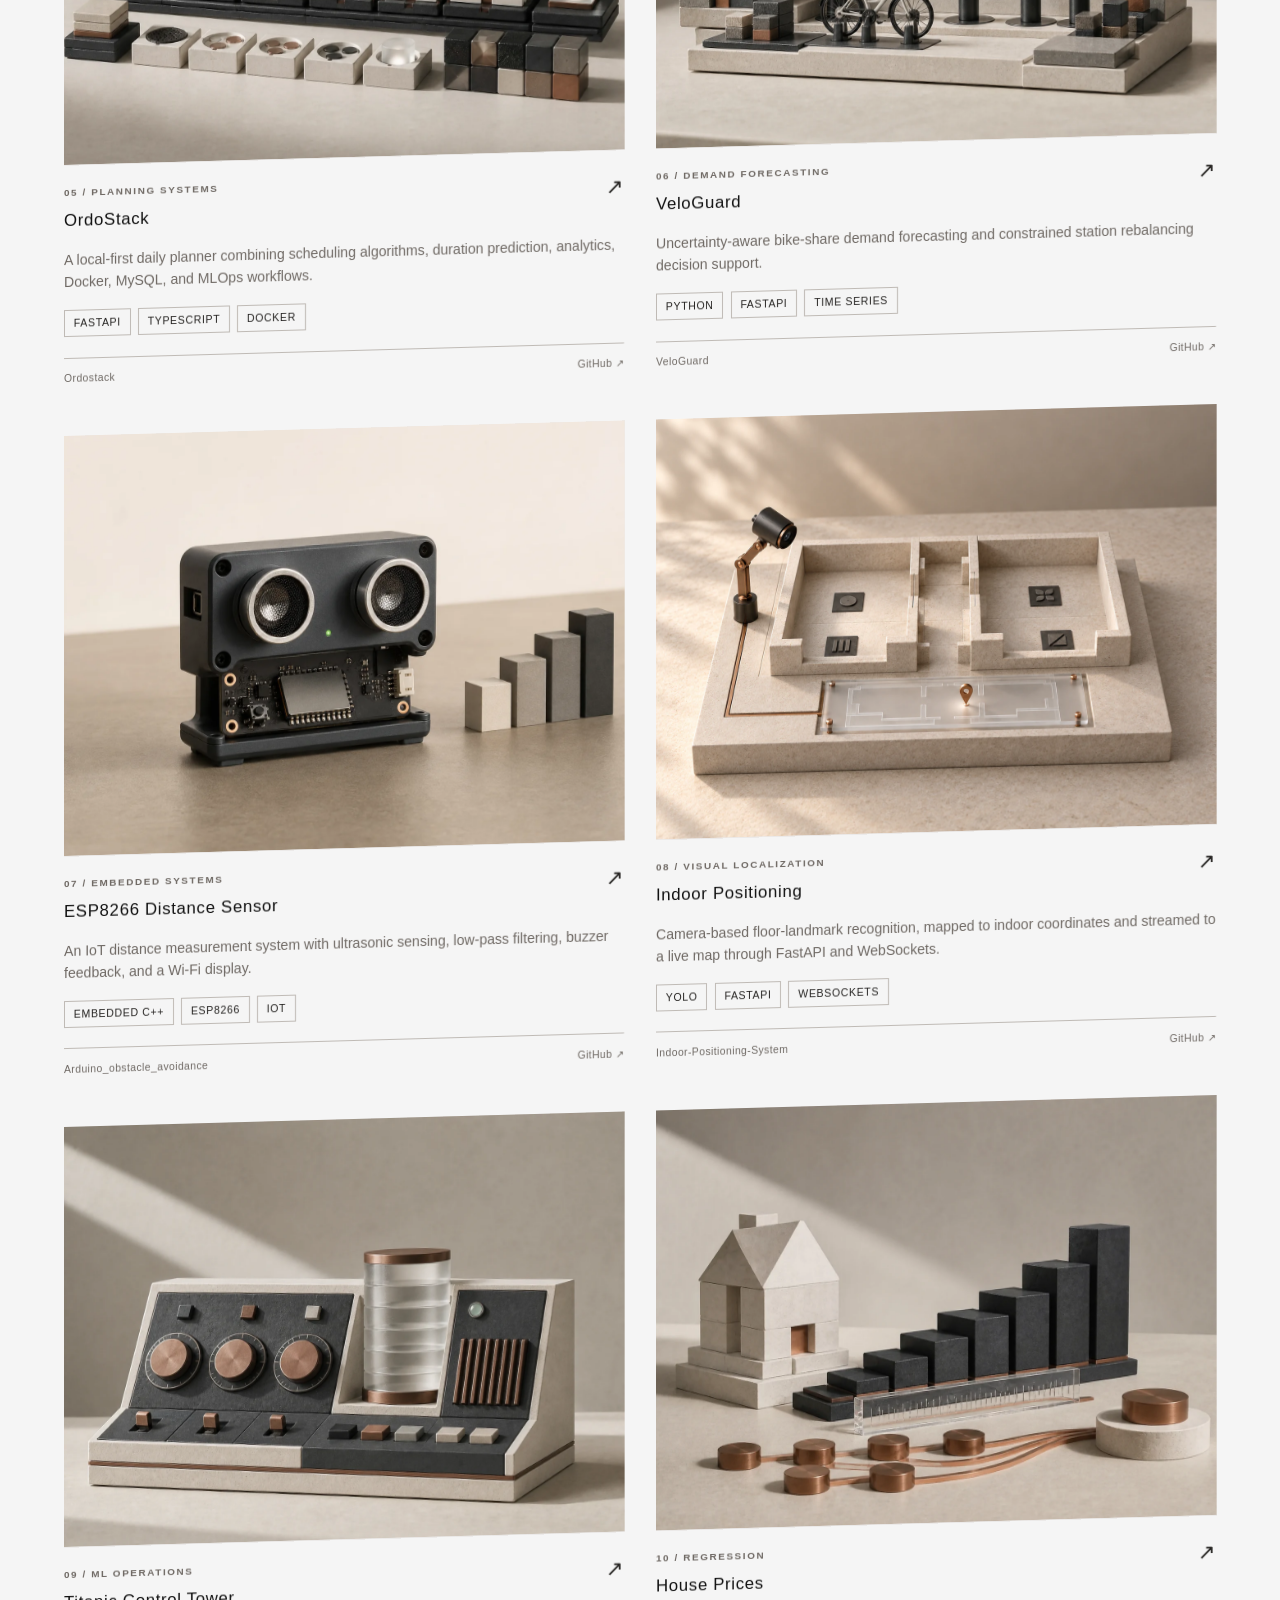
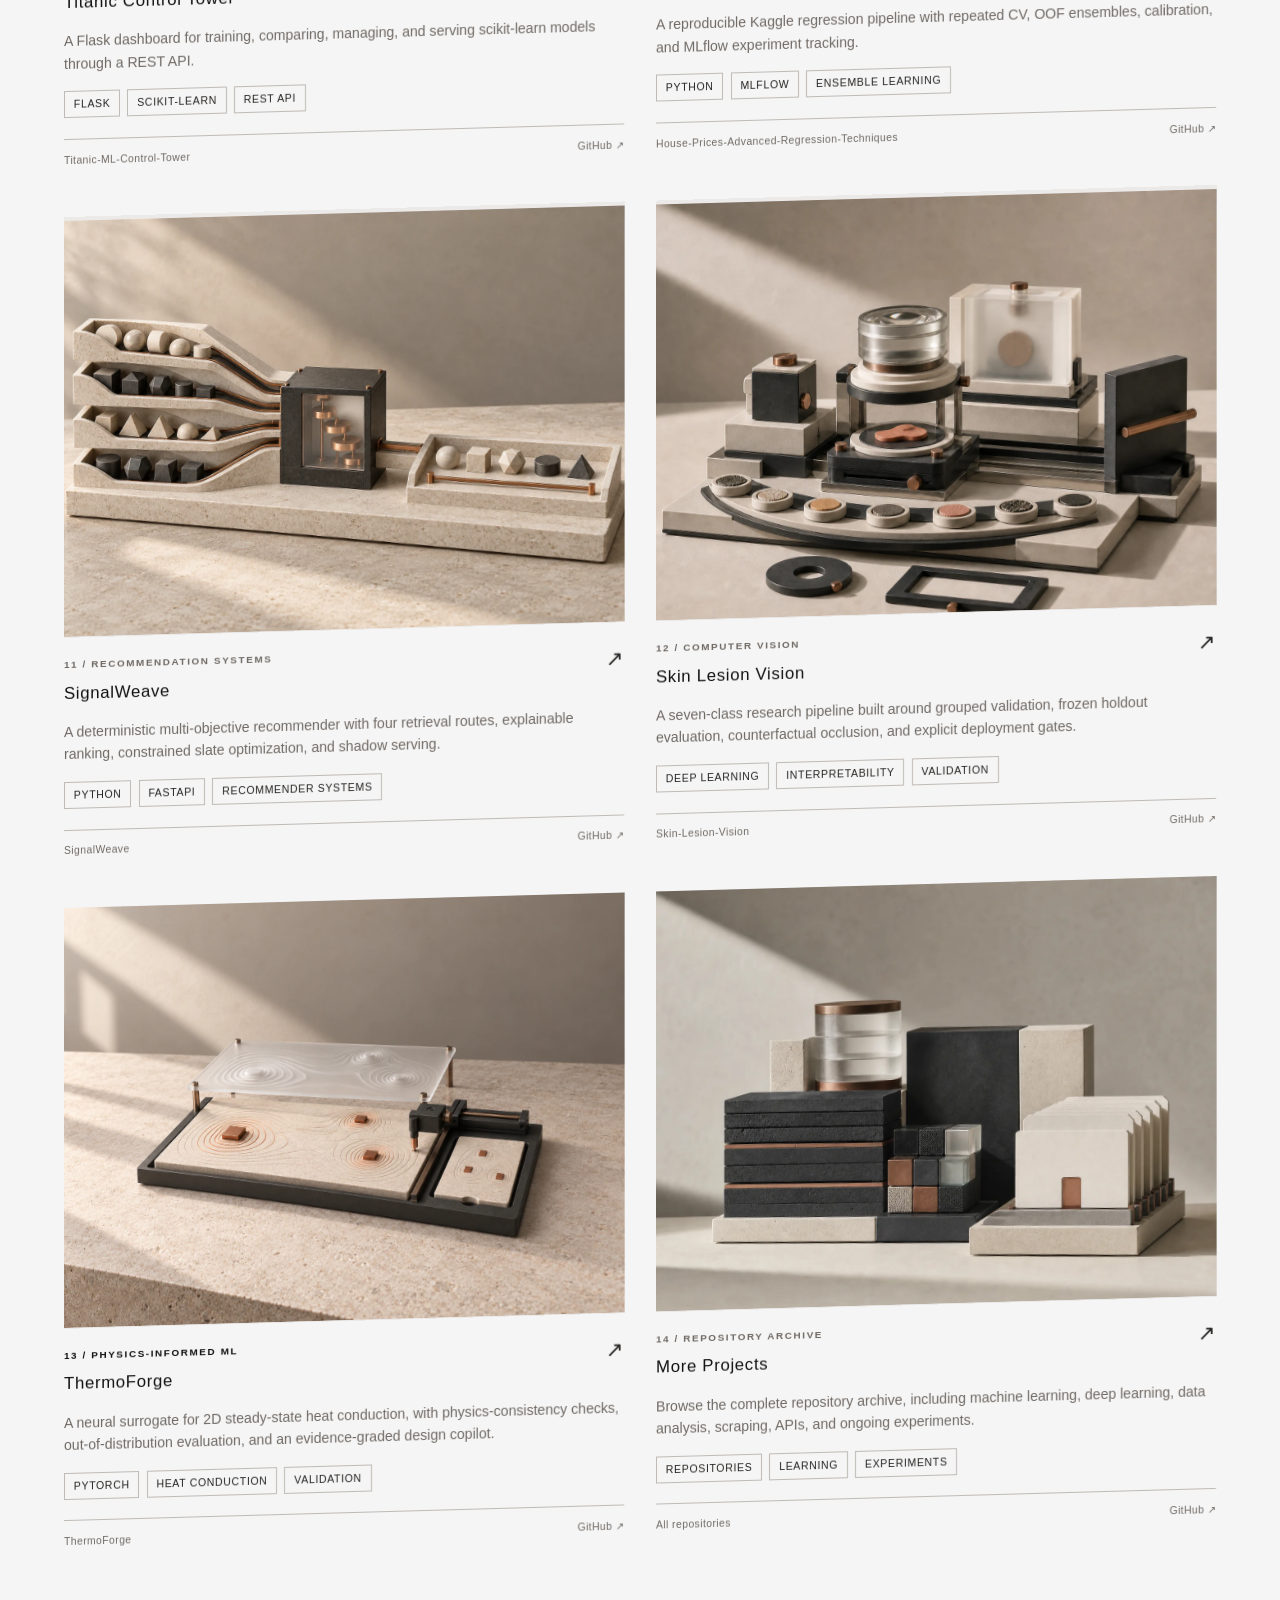
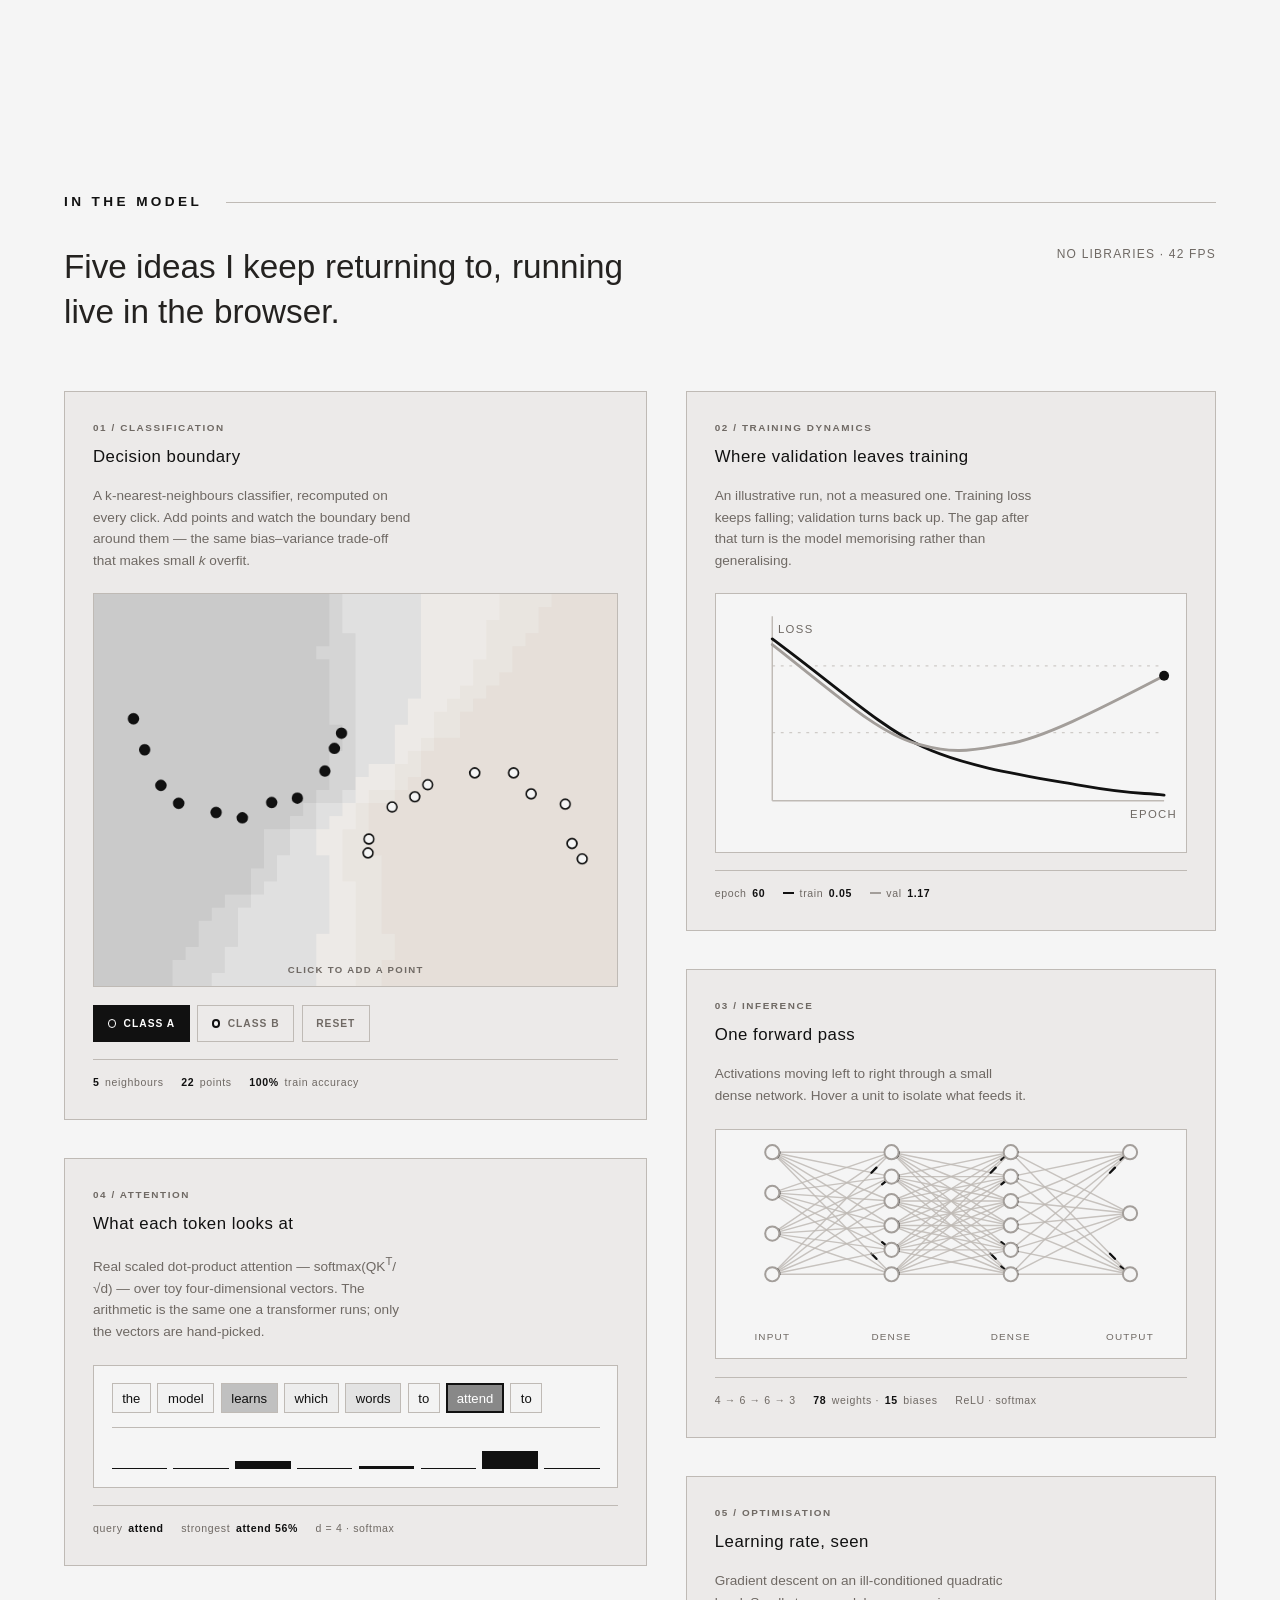
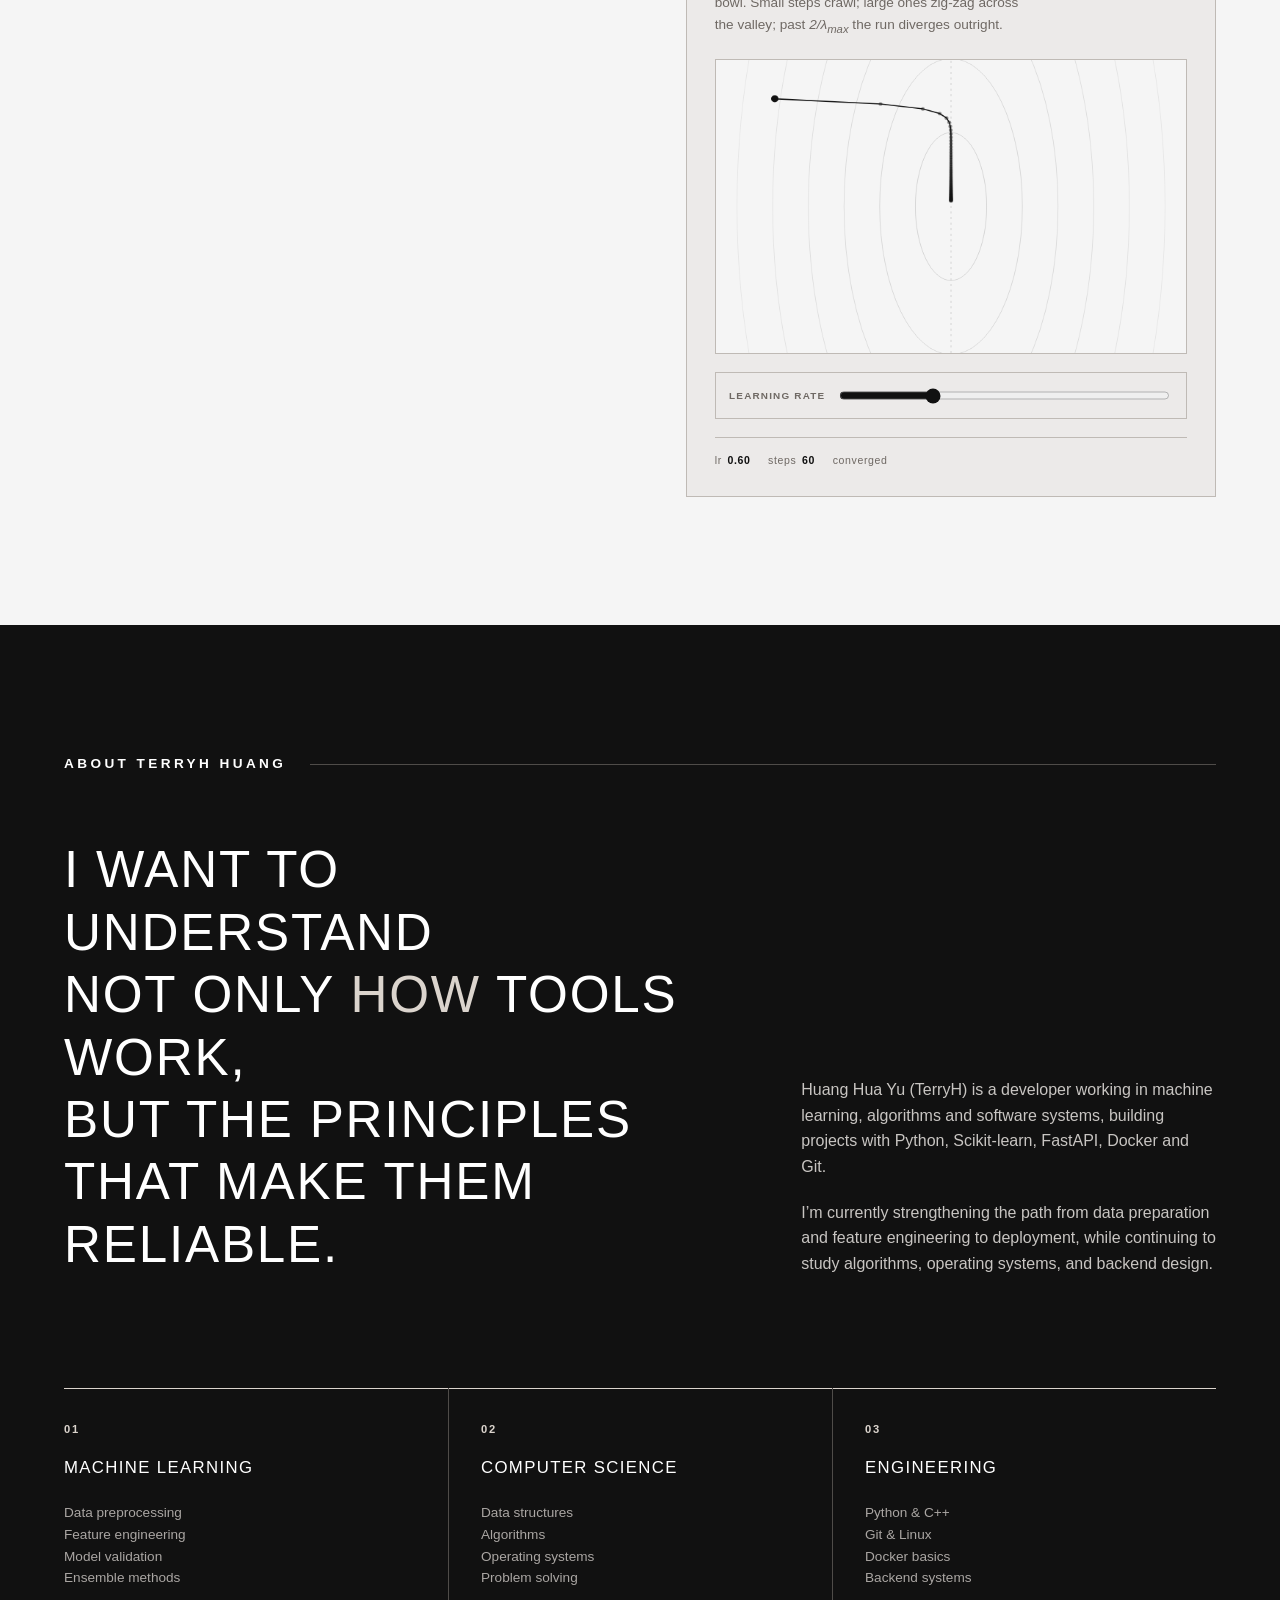
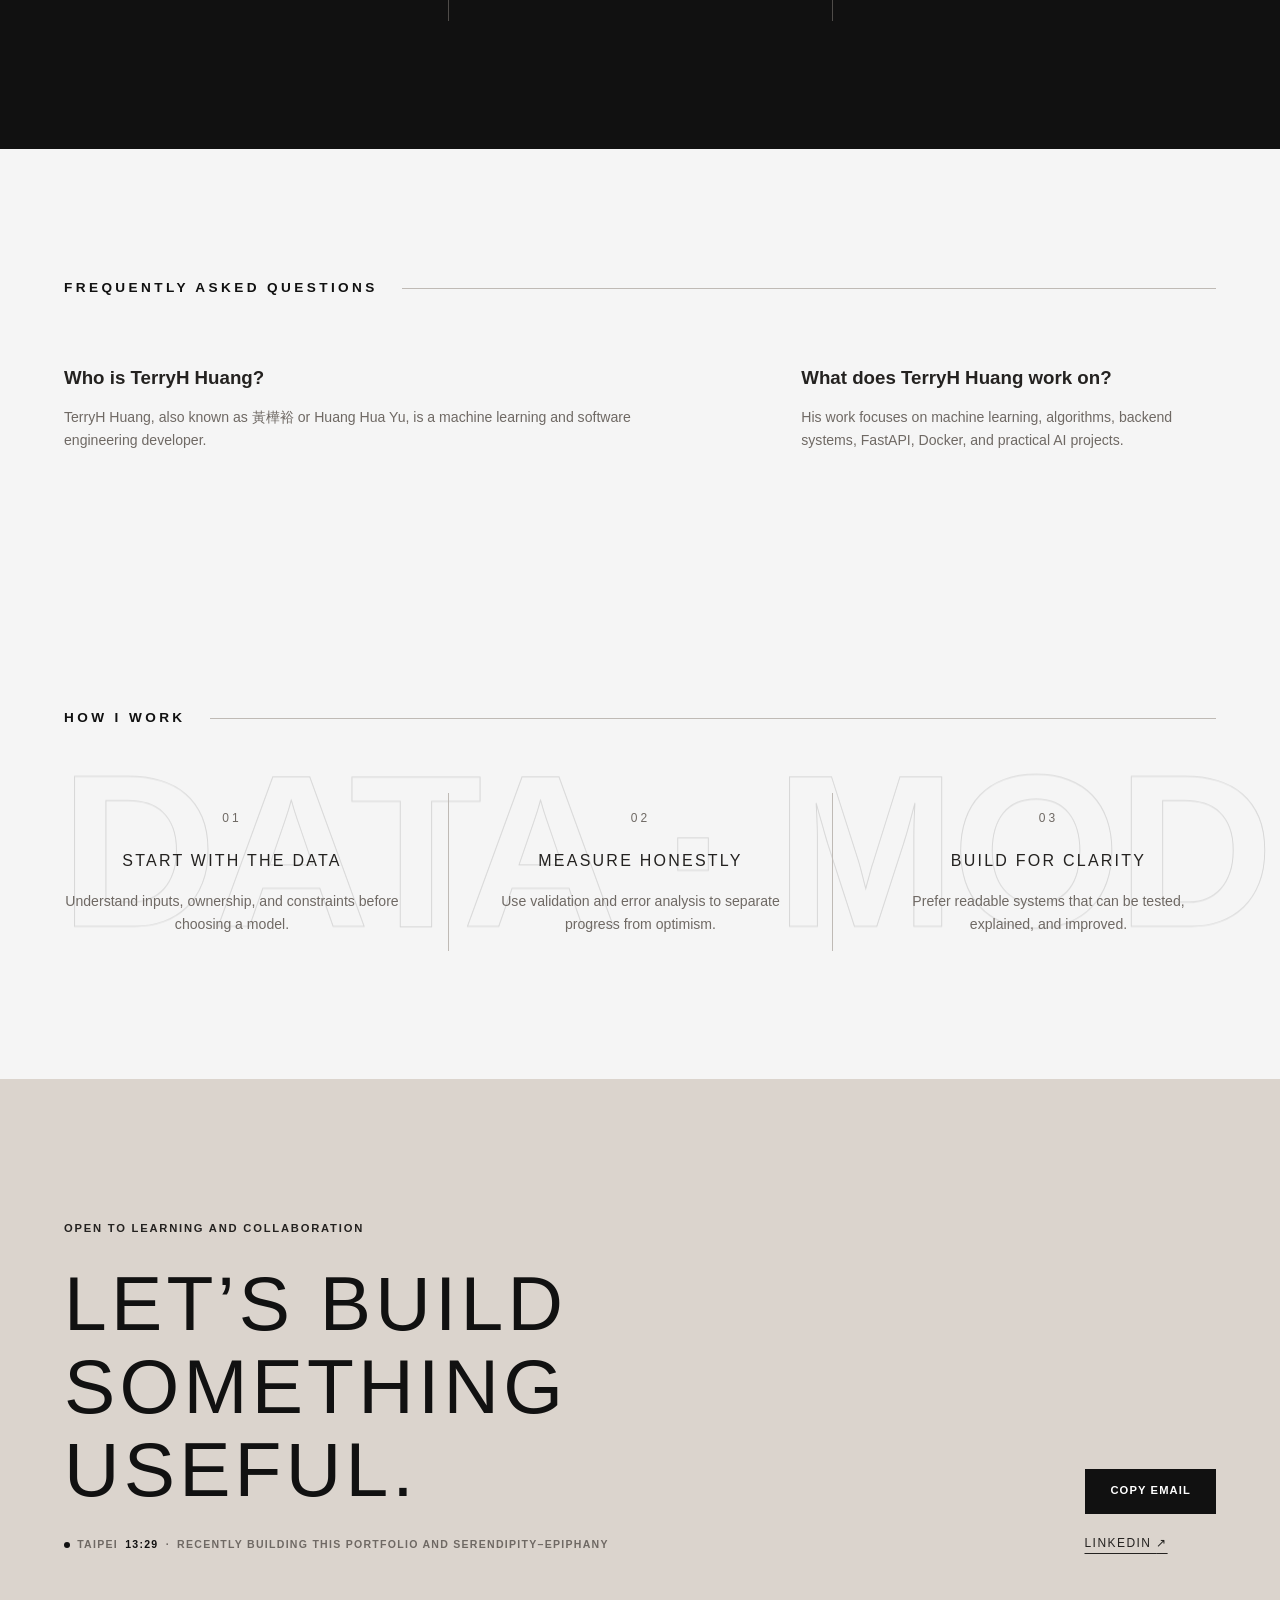
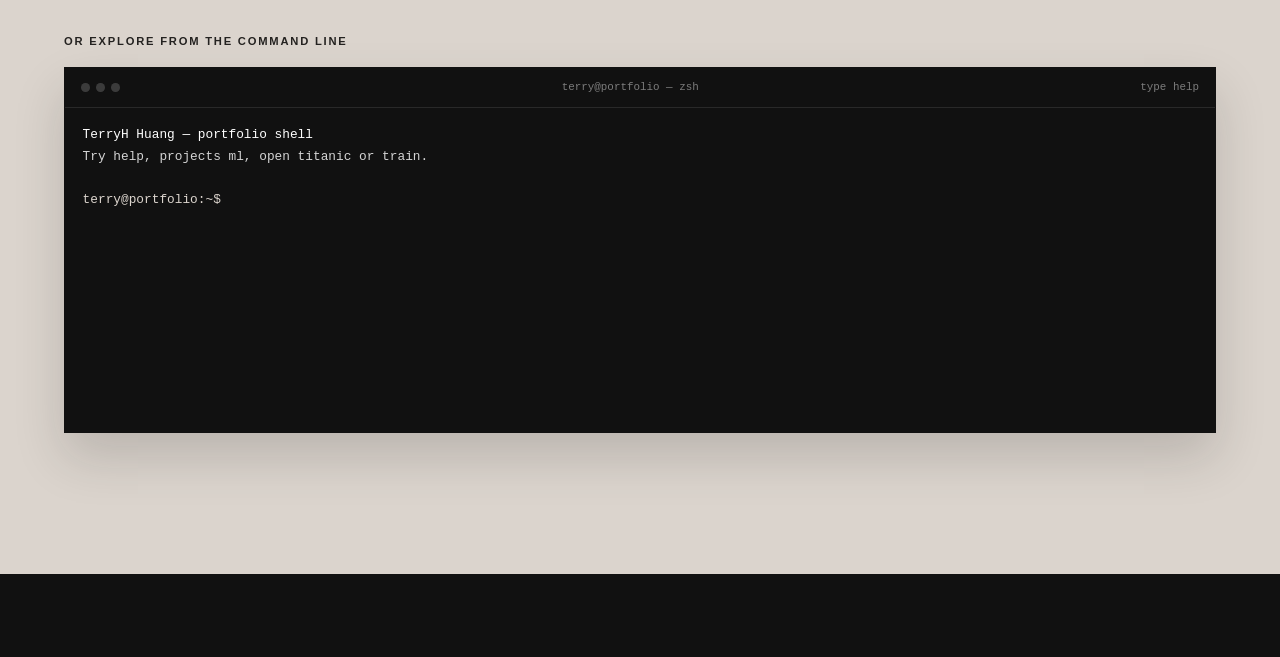
==== commit 5c6b2898: "feat: project map — TF-IDF + t-SNE layout of the work, with a Grid/Map switch Positions are computed" ====
--- a/index.html
+++ b/index.html
@@ -39,8 +39,8 @@
     <meta name="twitter:image" content="https://cdexswzaq0110.github.io/assets/system-design.webp" />
 
     <link rel="preload" as="image" href="assets/cappuccino.webp" fetchpriority="high" />
-    <link rel="stylesheet" href="styles.css?v=26" />
-    <script src="script.js?v=26" defer></script>
+    <link rel="stylesheet" href="styles.css?v=30" />
+    <script src="script.js?v=30" defer></script>
     <script>
       /* Set intro + capability flags before first paint to avoid a flash. */
       (function () {
--- a/styles.css
+++ b/styles.css
@@ -3657,3 +3657,176 @@
     display: none;
   }
 }
+
+/* ---------------------------------------------------------------
+   Project map
+   --------------------------------------------------------------- */
+
+.work-controls {
+  display: flex;
+  flex-wrap: wrap;
+  align-items: center;
+  justify-content: space-between;
+  gap: 1rem;
+  margin-top: 2.5rem;
+}
+
+.work-controls .filter-bar {
+  margin-top: 0;
+}
+
+.view-switch {
+  display: inline-flex;
+  border: 1px solid var(--line);
+}
+
+.view-chip {
+  padding: 0.55rem 1rem;
+  border: 0;
+  color: var(--muted);
+  background: transparent;
+  font-family: var(--font-display);
+  font-size: 0.66rem;
+  font-weight: 600;
+  letter-spacing: 0.12em;
+  text-transform: uppercase;
+  cursor: pointer;
+  scale: var(--press, 1);
+  transition: color 240ms ease, background-color 240ms ease, scale 160ms var(--ease-out);
+  -webkit-tap-highlight-color: transparent;
+}
+
+.view-chip + .view-chip {
+  border-left: 1px solid var(--line);
+}
+
+.view-chip.is-active {
+  color: var(--white);
+  background: var(--ink);
+}
+
+.view-chip:active {
+  --press: 0.96;
+}
+
+.lang-zh .view-chip {
+  letter-spacing: 0.06em;
+}
+
+.project-map {
+  position: relative;
+  display: none;
+  margin-top: 2rem;
+}
+
+.work-section.is-map .project-map {
+  display: block;
+}
+
+.work-section.is-map .project-grid {
+  display: none;
+}
+
+.project-map canvas {
+  display: block;
+  width: 100%;
+  height: clamp(26rem, 62vh, 36rem);
+  border: 1px solid var(--line);
+  background: radial-gradient(circle at 1px 1px, rgb(17 17 17 / 9%) 1px, transparent 0) 0 0 / 22px 22px;
+}
+
+.project-map canvas.is-pointing {
+  cursor: pointer;
+}
+
+.has-cursor .project-map canvas {
+  cursor: none;
+}
+
+.map-tip {
+  position: absolute;
+  top: 0;
+  left: 0;
+  display: grid;
+  max-width: 17rem;
+  gap: 0.2rem;
+  padding: 0.7rem 0.85rem;
+  color: var(--white);
+  background: var(--ink);
+  font-size: 0.72rem;
+  line-height: 1.45;
+  opacity: 0;
+  pointer-events: none;
+  transition: opacity 160ms var(--ease-out);
+}
+
+.map-tip.is-shown {
+  opacity: 1;
+}
+
+.map-tip strong {
+  font-family: var(--font-display);
+  font-size: 0.74rem;
+  letter-spacing: 0.1em;
+  text-transform: uppercase;
+}
+
+.map-tip span {
+  color: rgb(255 255 255 / 60%);
+}
+
+.map-tip em {
+  color: var(--warm);
+  font-style: normal;
+}
+
+.map-legend {
+  display: flex;
+  flex-wrap: wrap;
+  align-items: center;
+  gap: 0.6rem 1.4rem;
+  margin-top: 1rem;
+  color: var(--muted);
+  font-size: 0.78rem;
+  line-height: 1.6;
+}
+
+.map-key {
+  display: inline-flex;
+  align-items: center;
+  gap: 0.5rem;
+  font-family: var(--font-display);
+  font-size: 0.62rem;
+  font-weight: 600;
+  letter-spacing: 0.12em;
+  text-transform: uppercase;
+}
+
+.map-key i {
+  width: 0.6rem;
+  height: 0.6rem;
+  border: 1.5px solid var(--ink);
+  border-radius: 50%;
+}
+
+.map-key i.is-ml {
+  background: var(--ink);
+}
+
+.map-note {
+  flex: 1 1 22rem;
+}
+
+@media (max-width: 700px) {
+  .work-controls {
+    display: block;
+  }
+
+  .view-switch {
+    margin-top: 1.1rem;
+  }
+
+  .project-map canvas {
+    height: 26rem;
+  }
+}
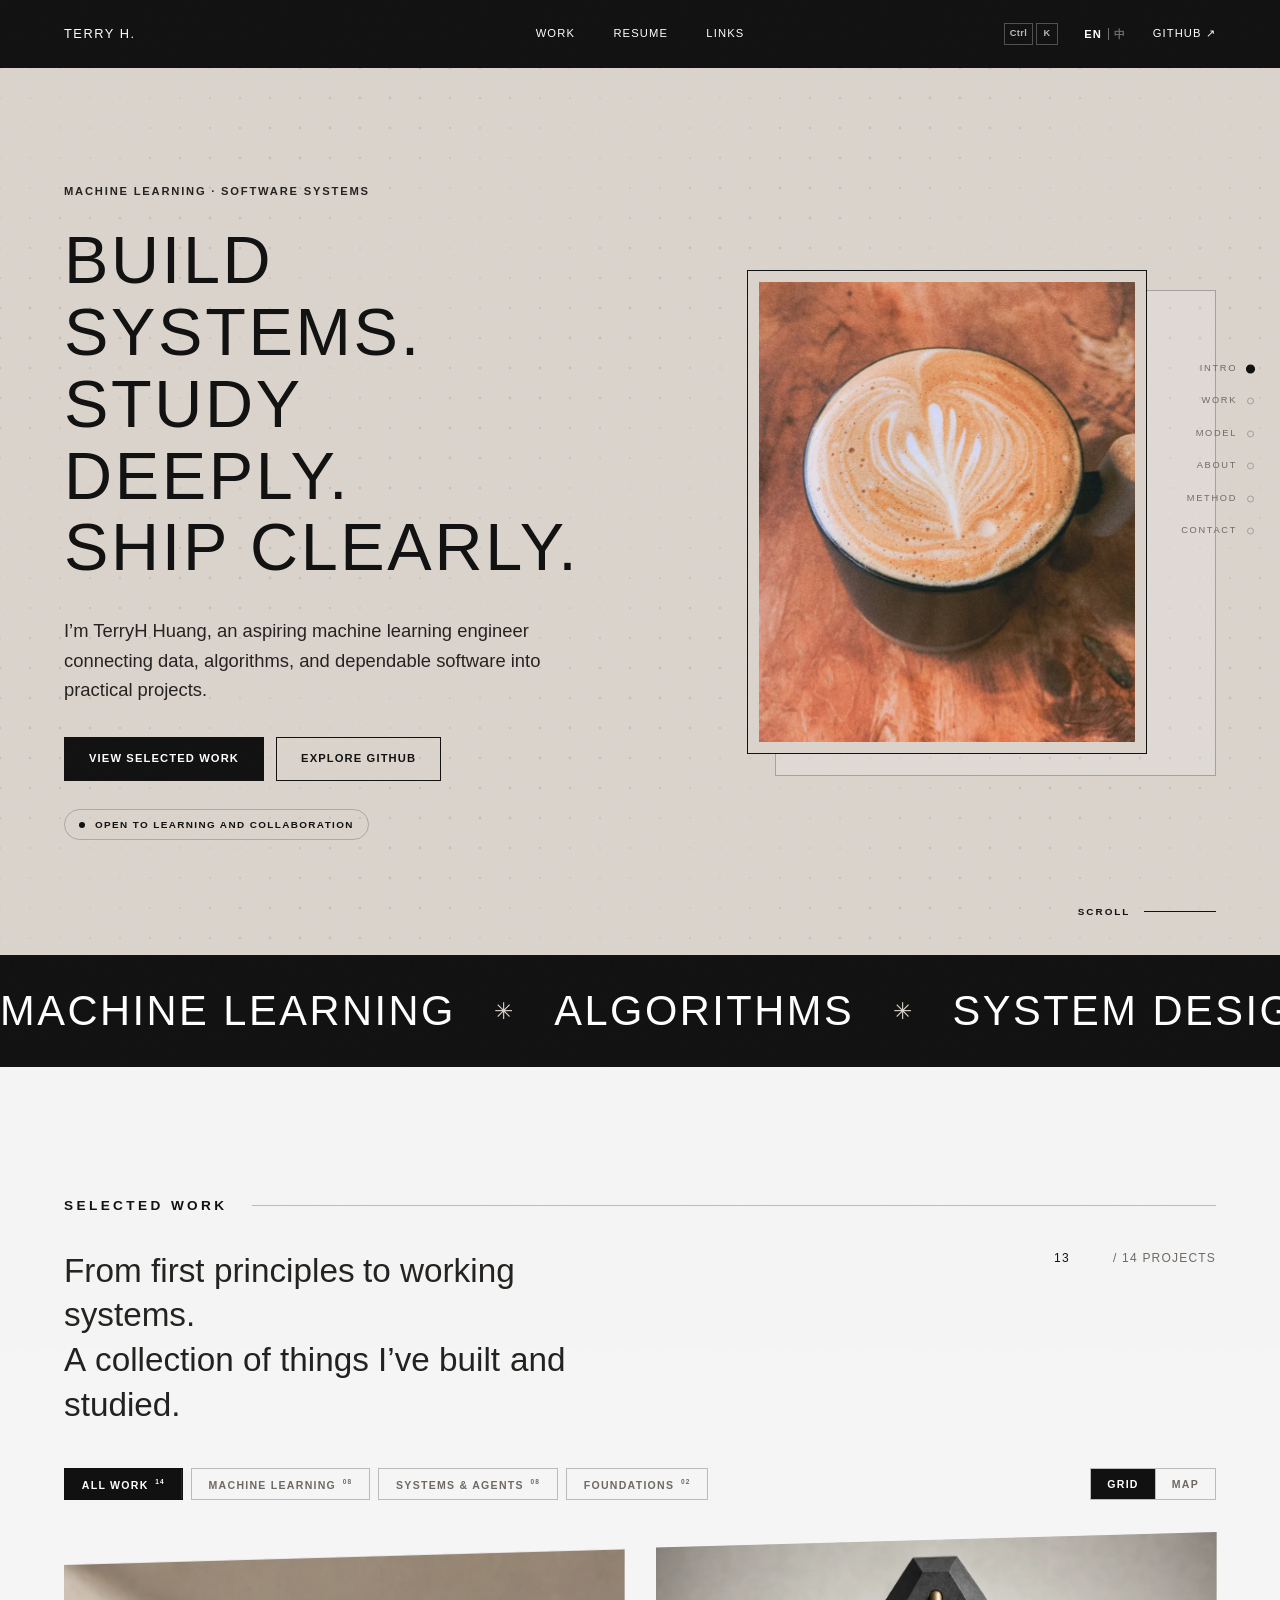
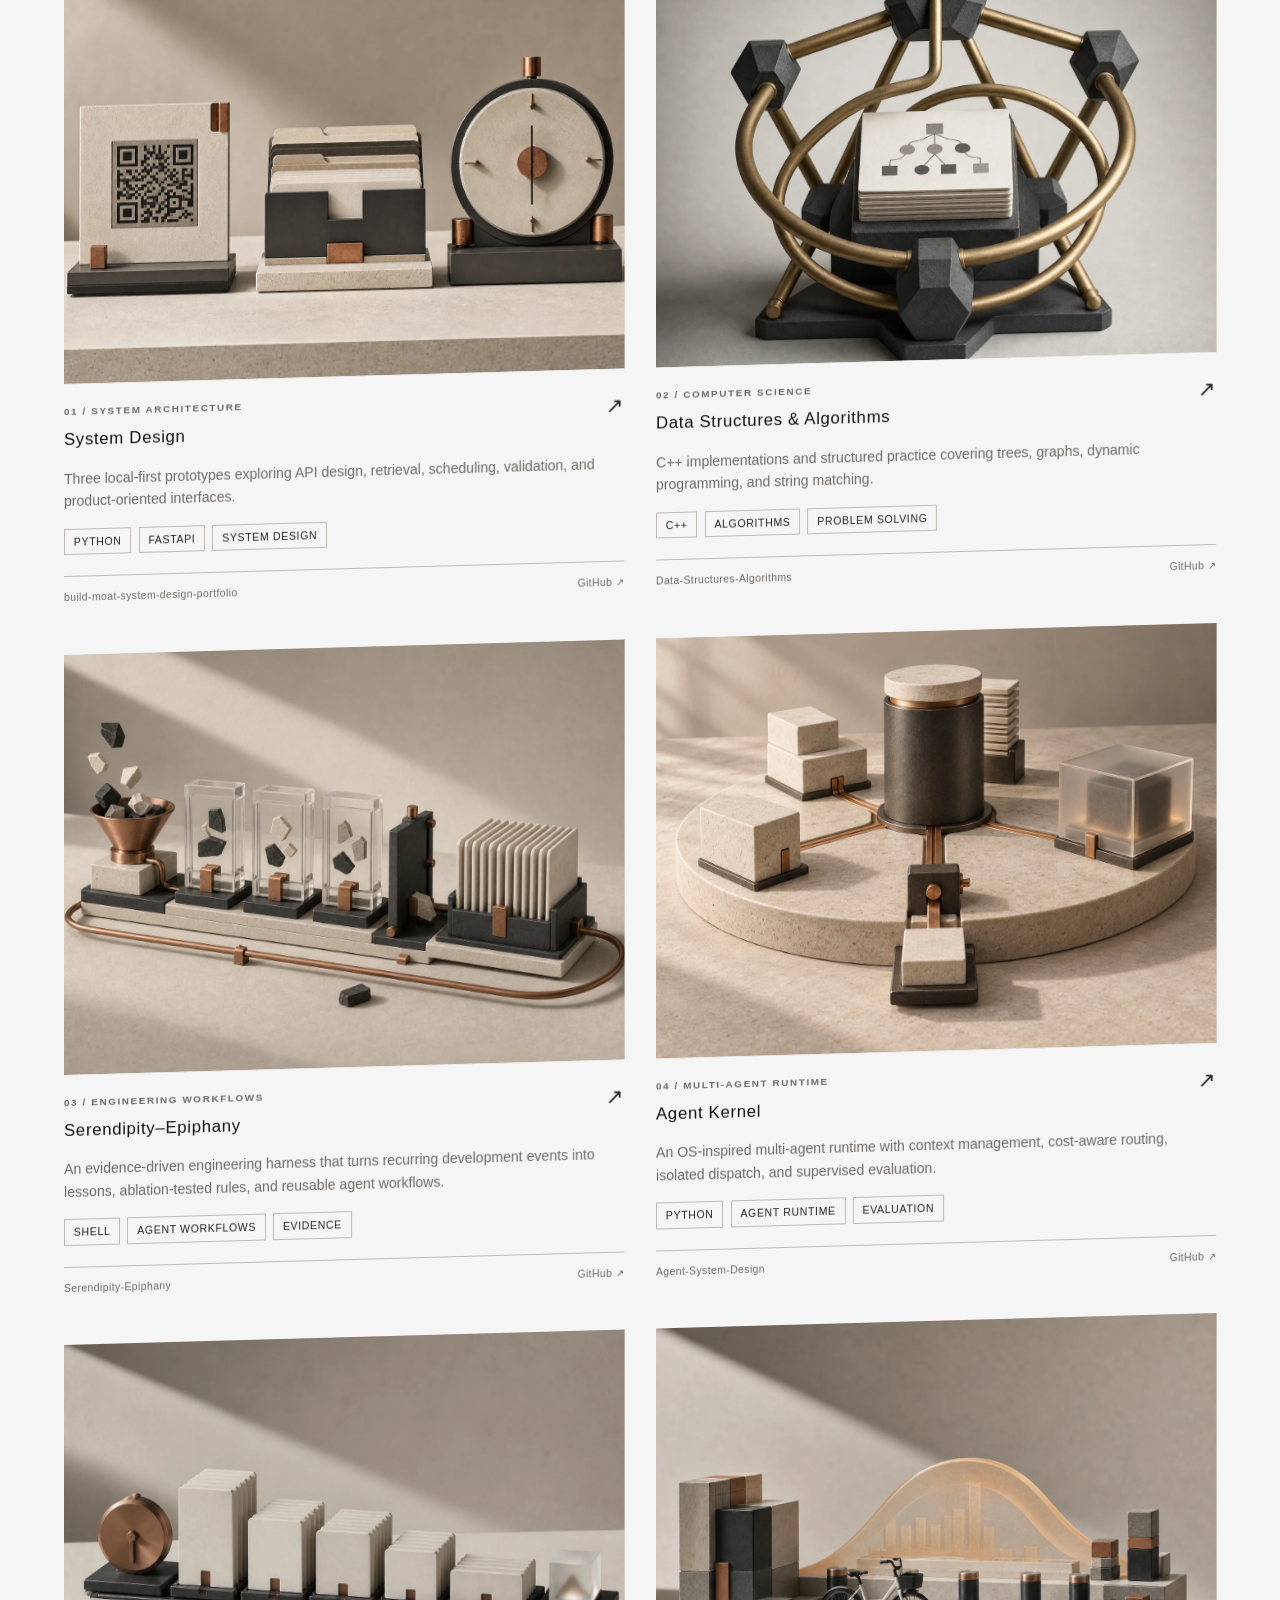
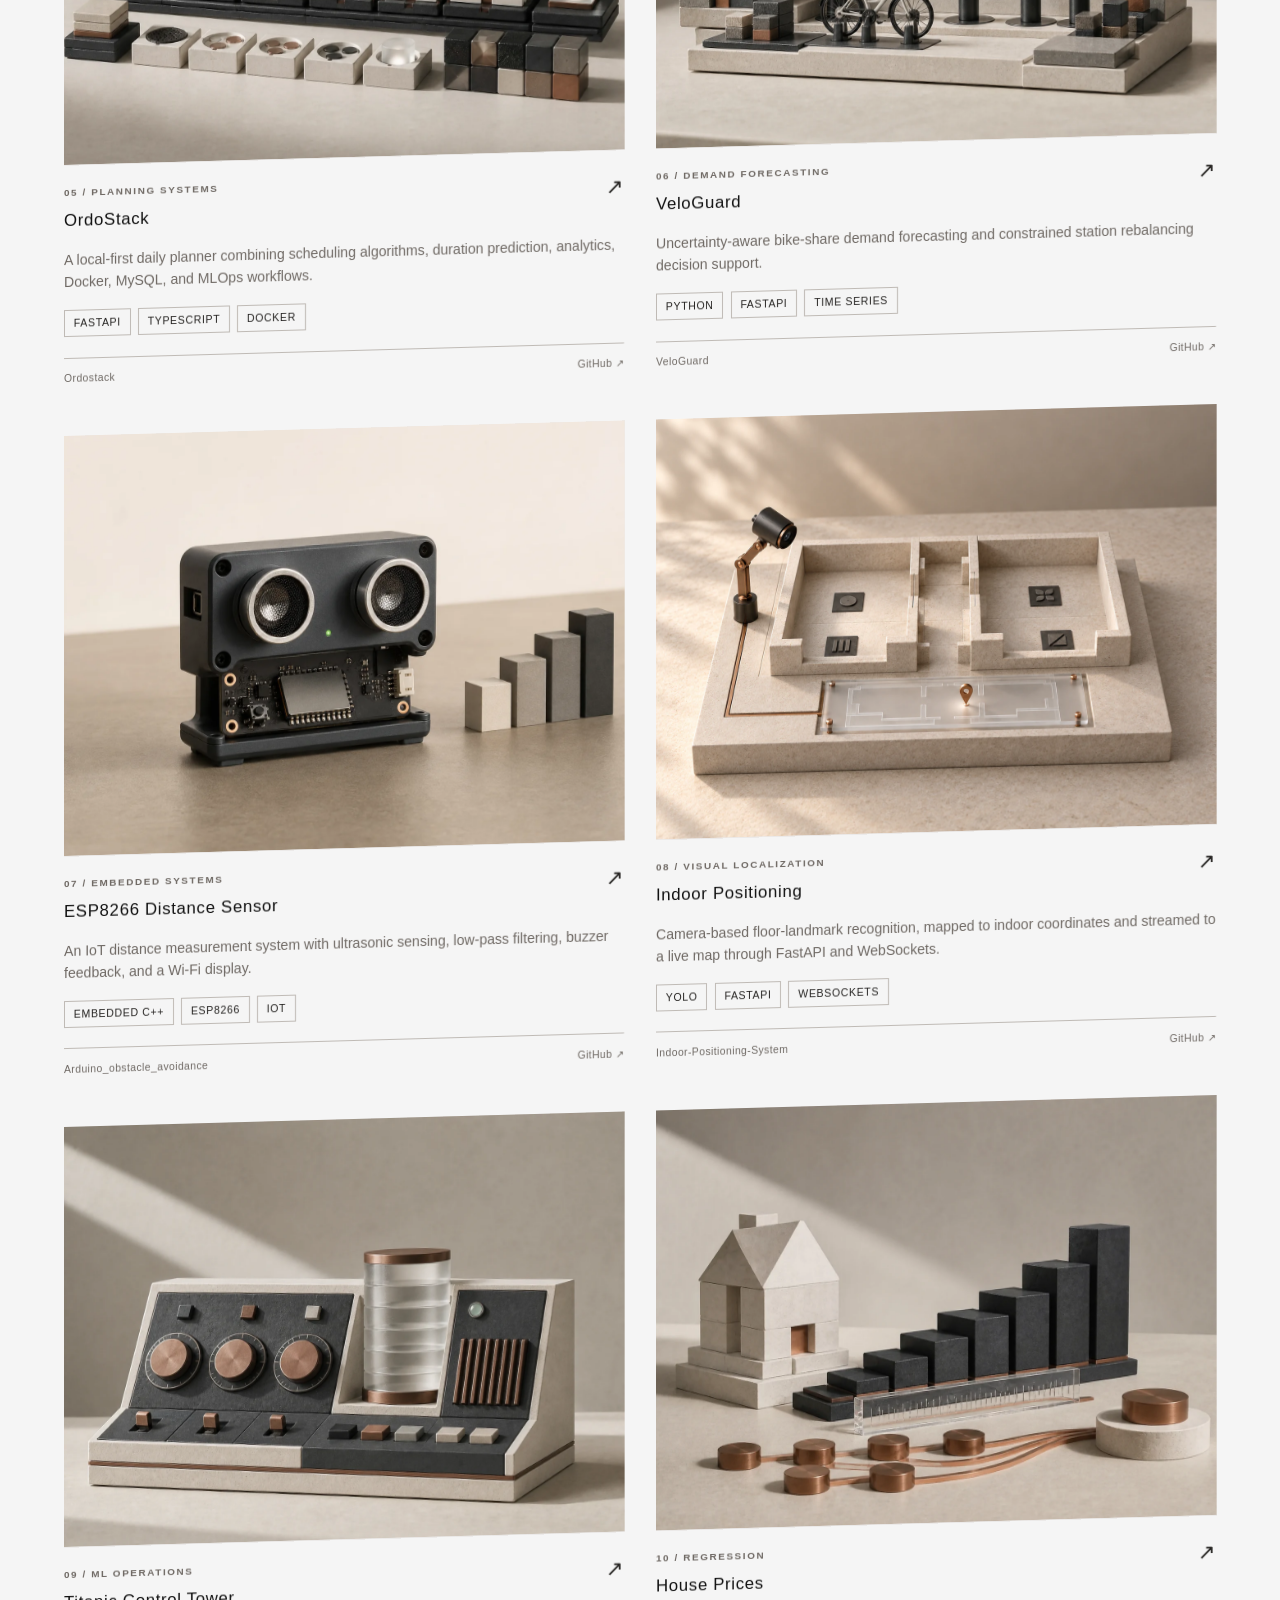
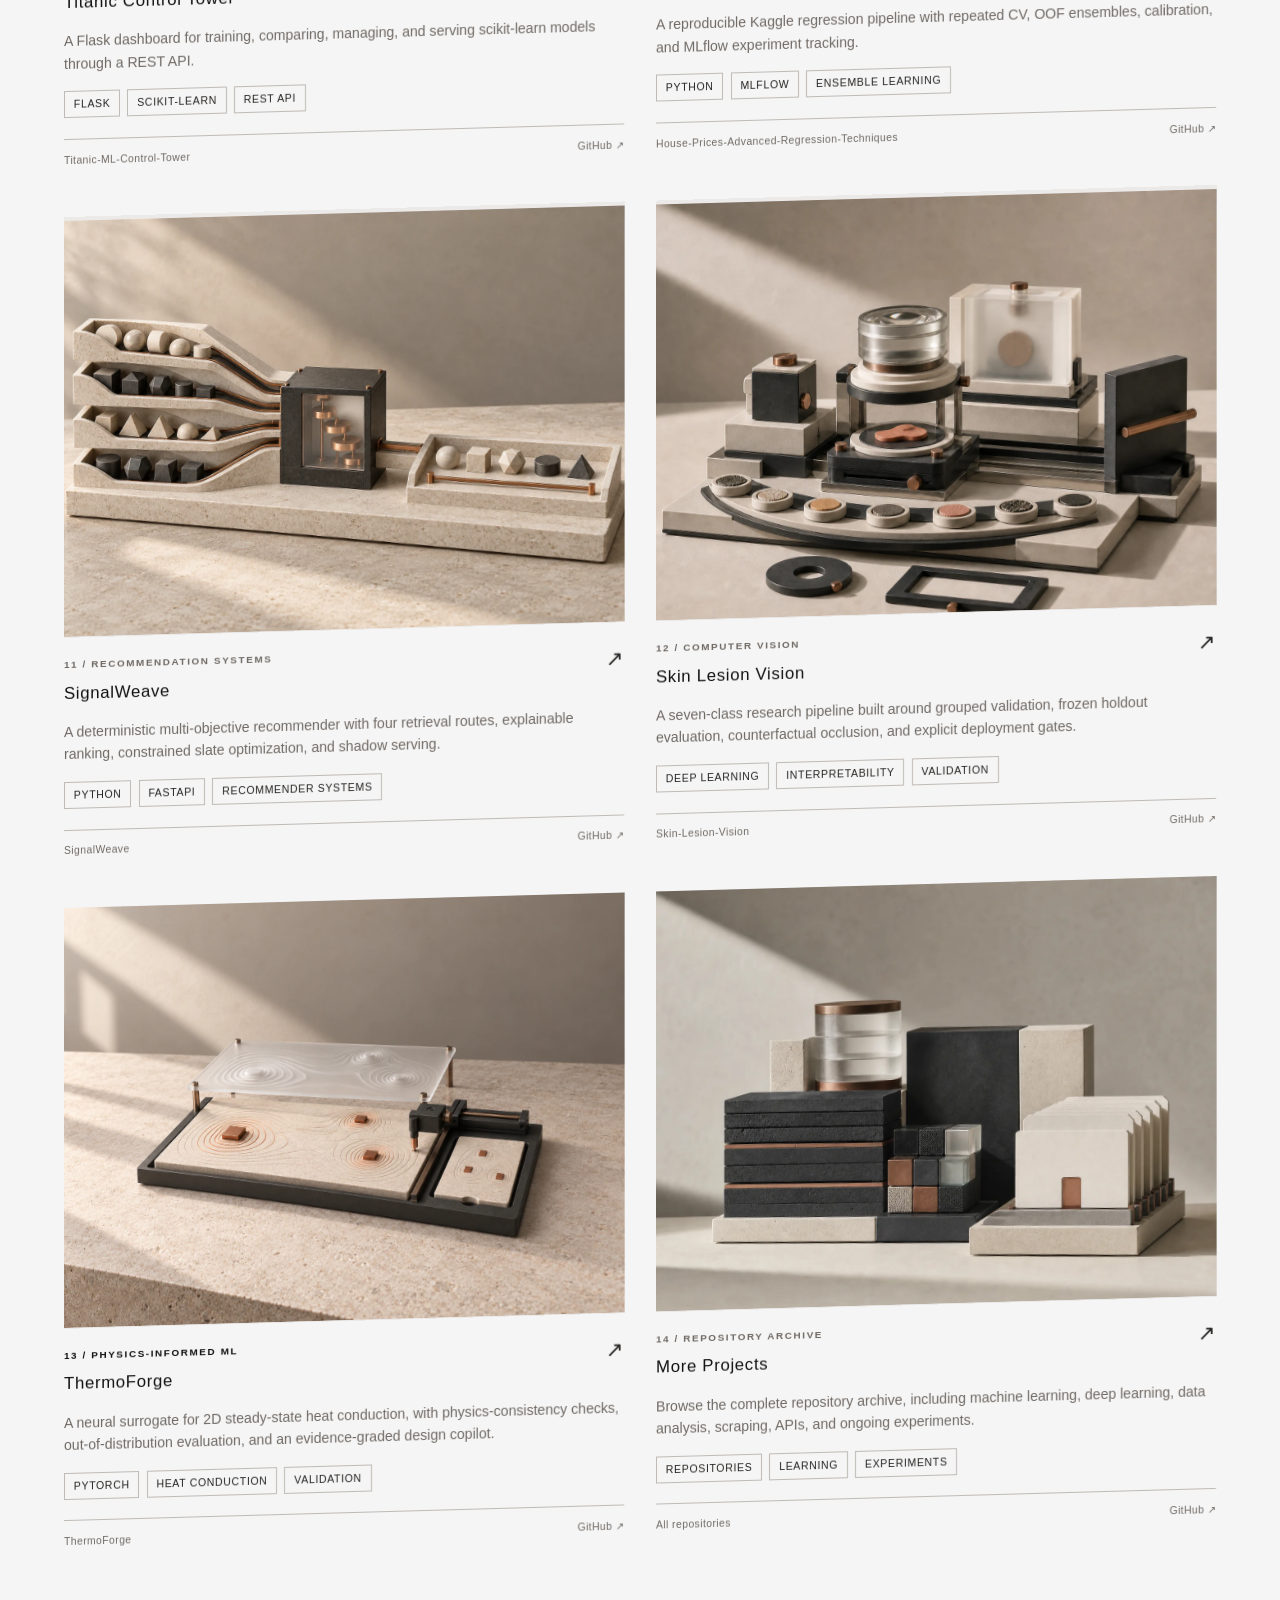
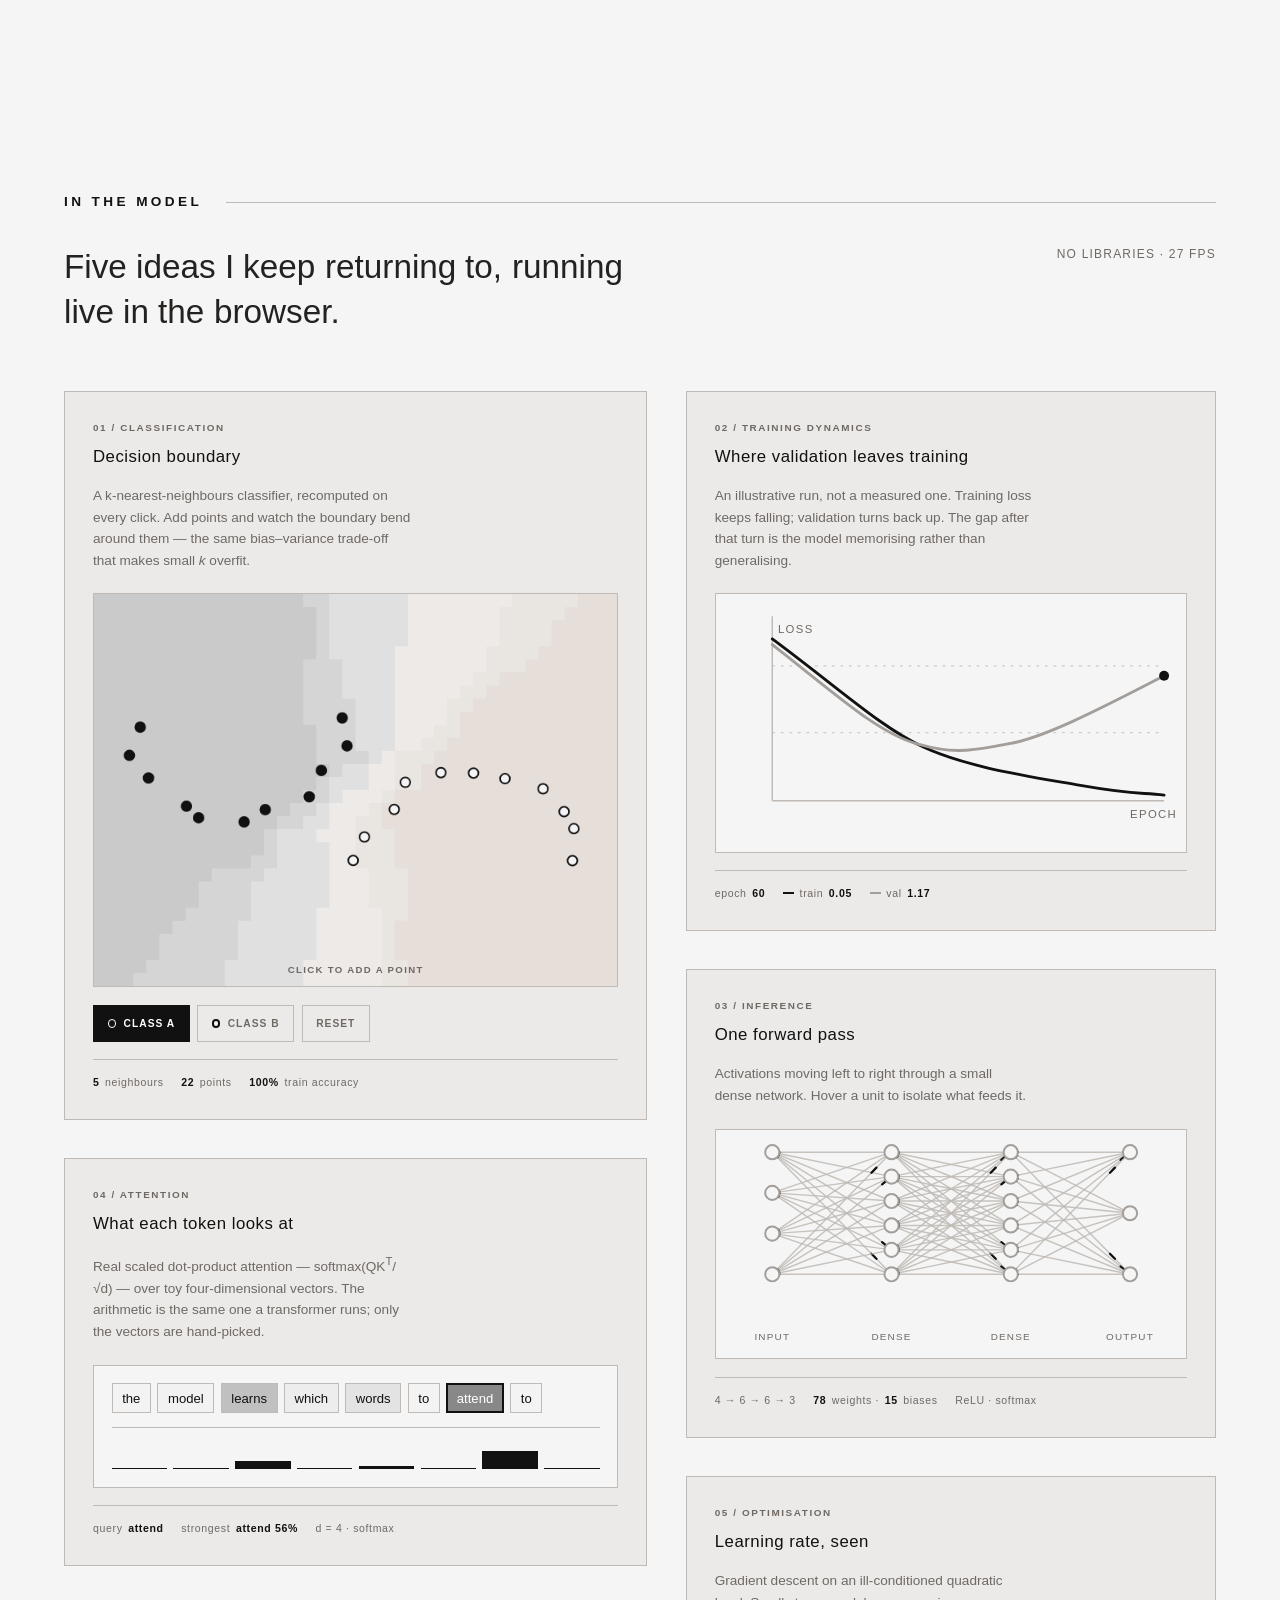
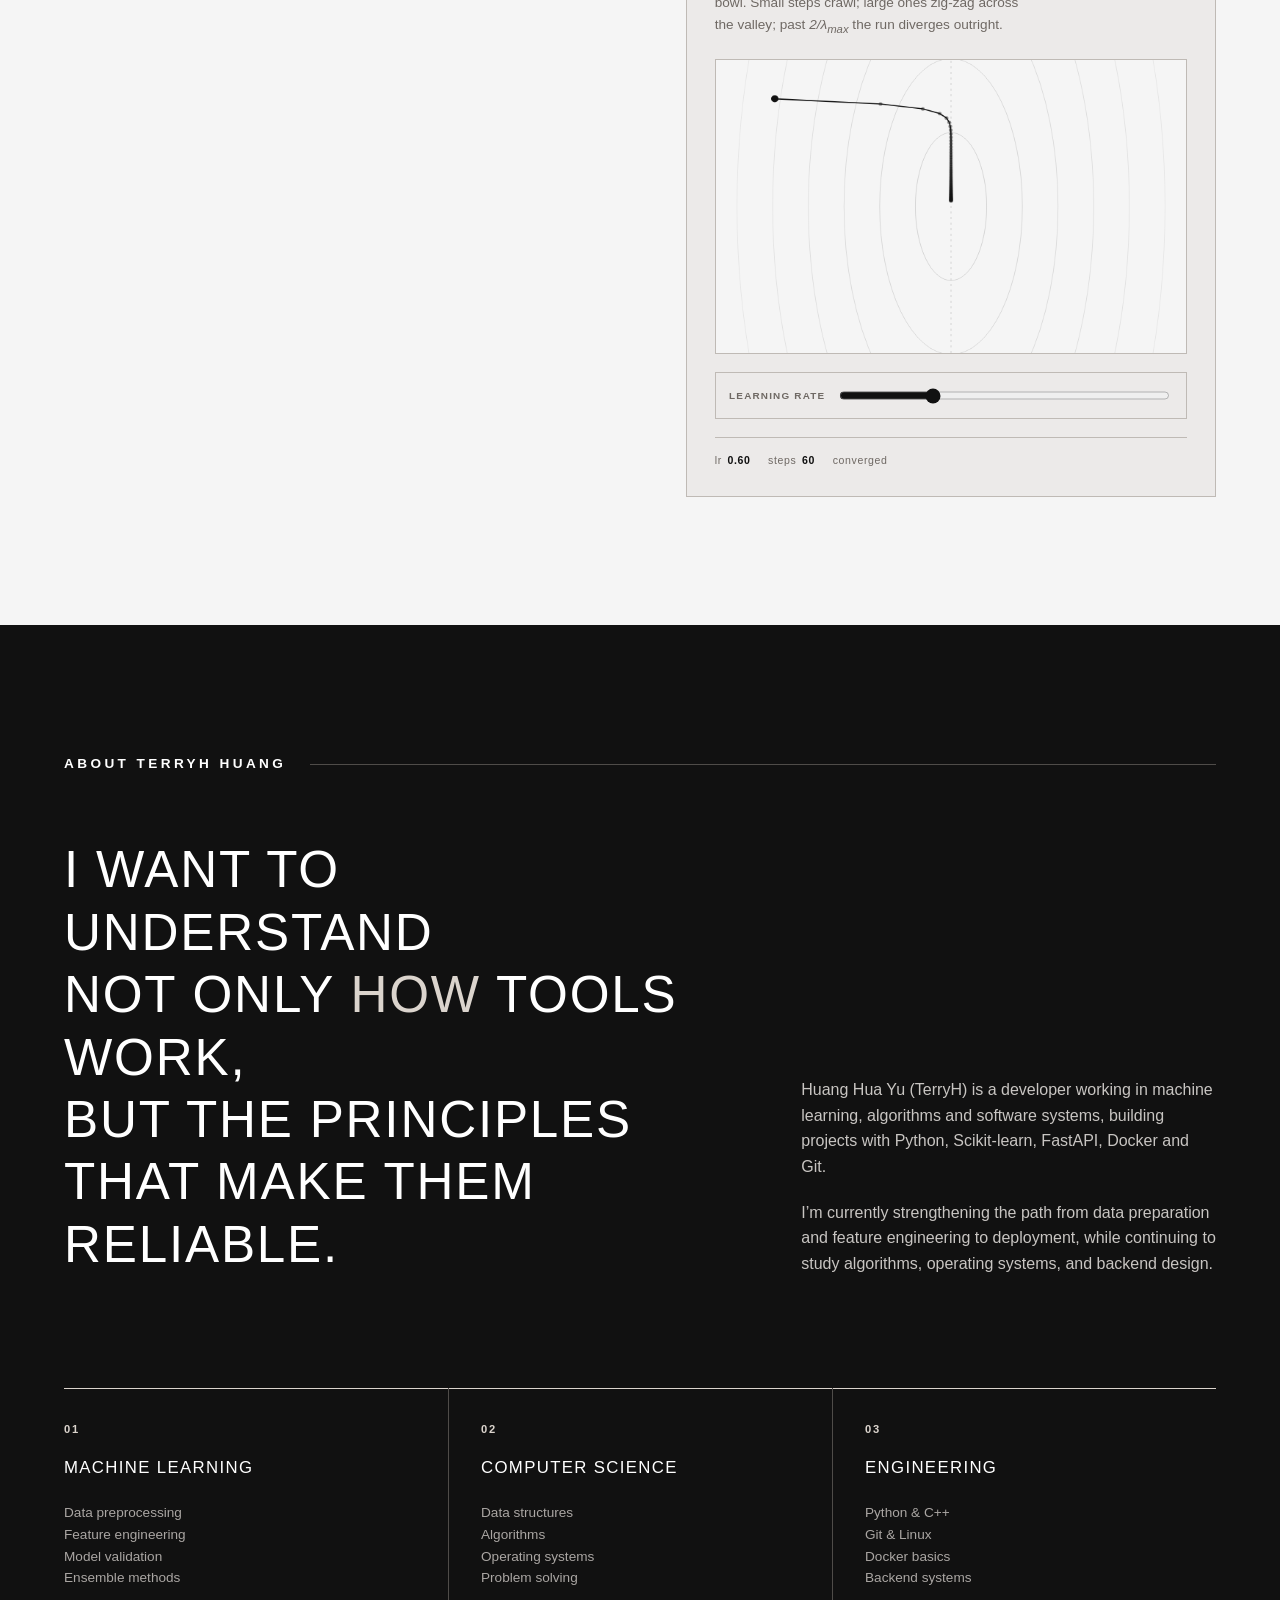
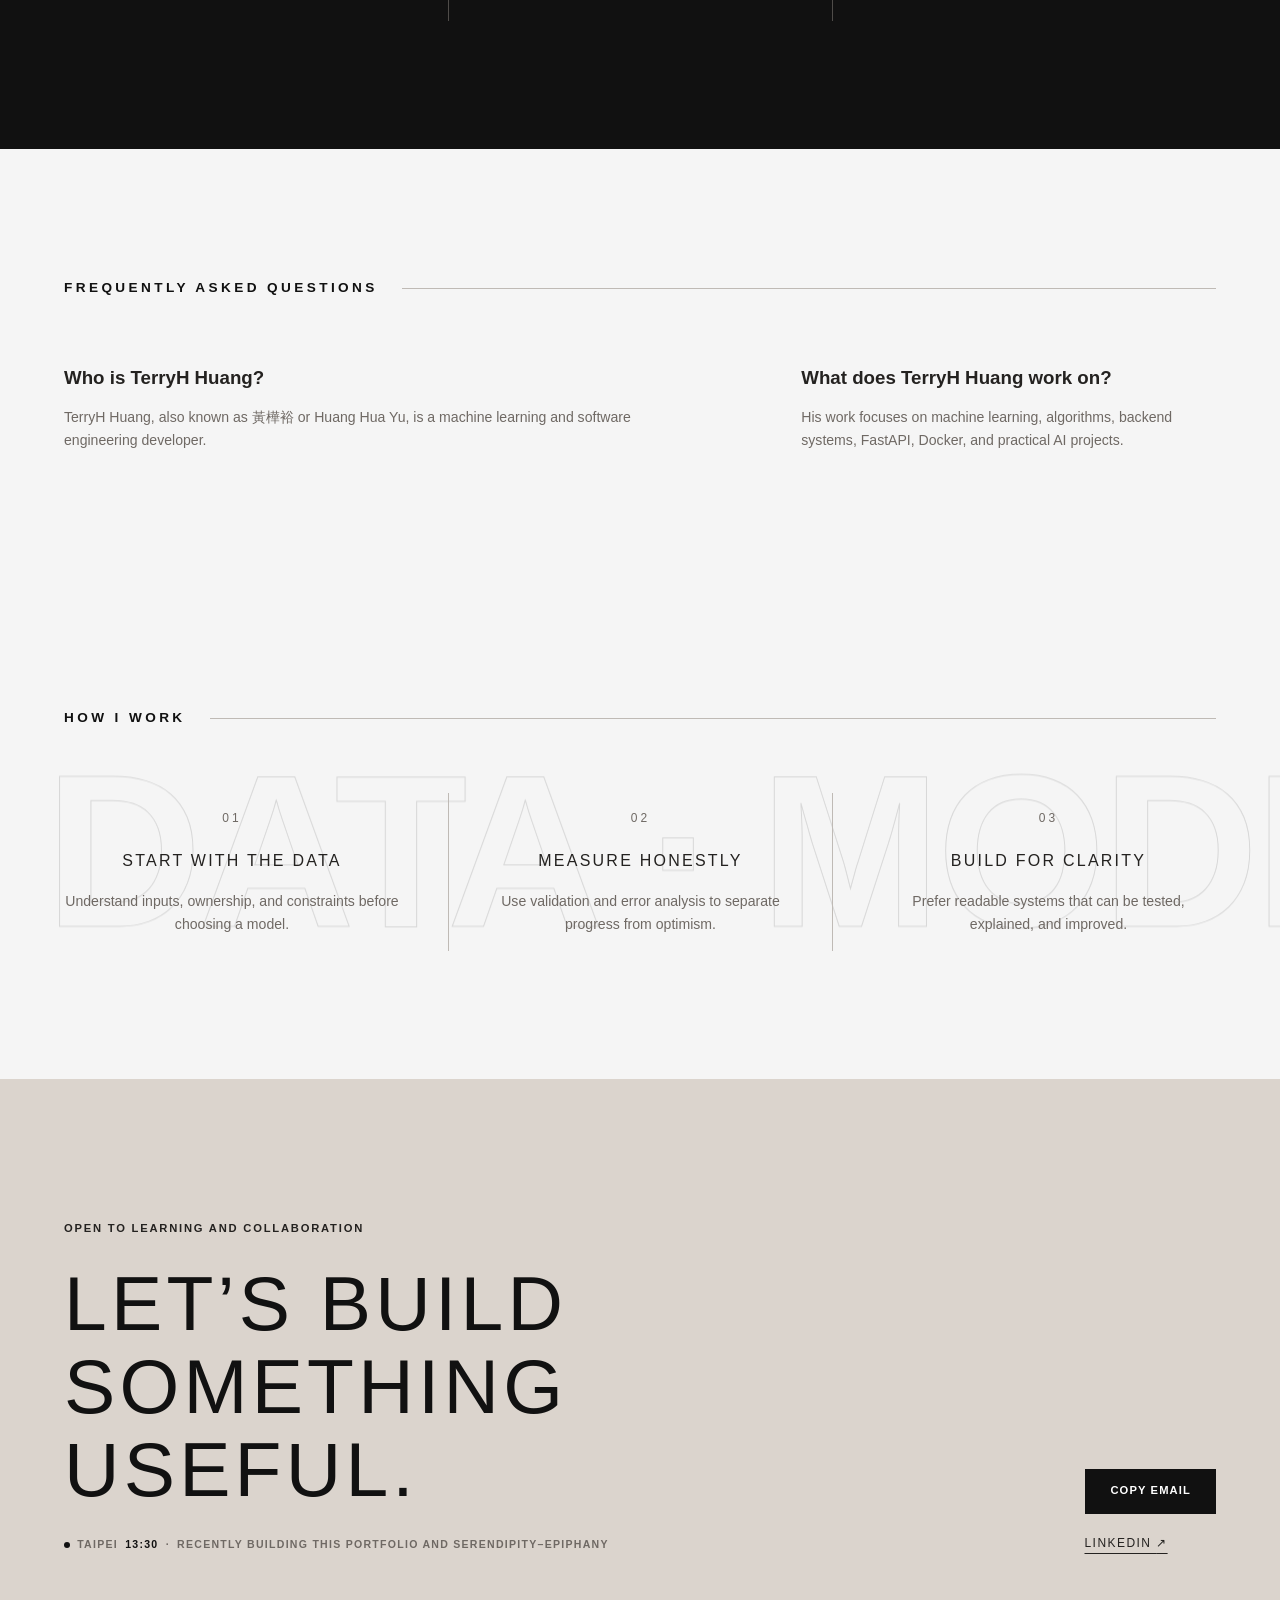
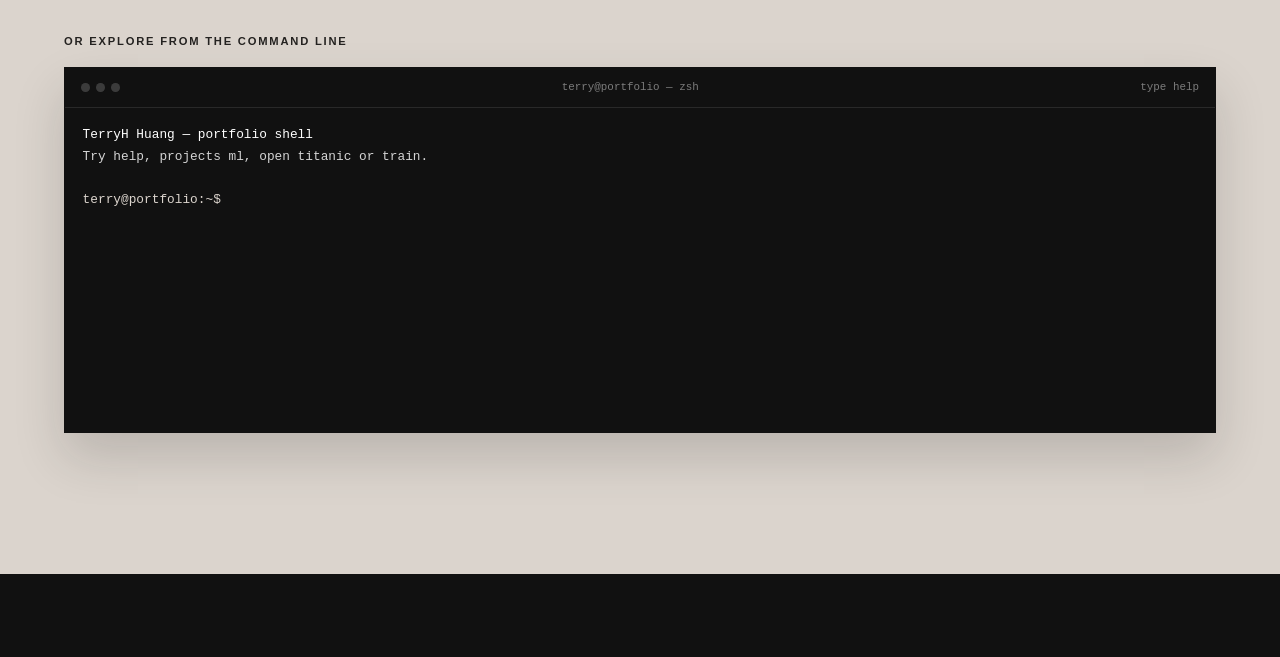
==== commit cfc29b74: "feat: résumé timeline that draws itself as you read Real dates from the résumé and from each reposit" ====
--- a/index.html
+++ b/index.html
@@ -39,8 +39,8 @@
     <meta name="twitter:image" content="https://cdexswzaq0110.github.io/assets/system-design.webp" />
 
     <link rel="preload" as="image" href="assets/cappuccino.webp" fetchpriority="high" />
-    <link rel="stylesheet" href="styles.css?v=30" />
-    <script src="script.js?v=30" defer></script>
+    <link rel="stylesheet" href="styles.css?v=31" />
+    <script src="script.js?v=31" defer></script>
     <script>
       /* Set intro + capability flags before first paint to avoid a flash. */
       (function () {
--- a/styles.css
+++ b/styles.css
@@ -3830,3 +3830,119 @@
     height: 26rem;
   }
 }
+
+/* ---------------------------------------------------------------
+   Résumé timeline
+   --------------------------------------------------------------- */
+
+.timeline {
+  position: relative;
+  padding-left: 2rem;
+}
+
+.timeline::before,
+.timeline-progress {
+  position: absolute;
+  top: 0.55rem;
+  bottom: 0.55rem;
+  left: 0.3rem;
+  width: 1px;
+  content: "";
+}
+
+.timeline::before {
+  background: var(--ink);
+}
+
+.timeline.is-live::before {
+  background: var(--line);
+}
+
+.timeline-progress {
+  background: var(--ink);
+  transform: scaleY(0);
+  transform-origin: top;
+}
+
+.timeline ol {
+  display: grid;
+  gap: 1.6rem;
+  margin: 0;
+  padding: 0;
+  list-style: none;
+}
+
+.timeline li {
+  position: relative;
+  display: grid;
+  grid-template-columns: 4.75rem minmax(0, 1fr);
+  column-gap: 1.25rem;
+}
+
+.timeline li::before {
+  position: absolute;
+  top: 0.4rem;
+  left: calc(-2rem + 0.3rem - 4px);
+  width: 9px;
+  height: 9px;
+  border: 1px solid var(--ink);
+  border-radius: 50%;
+  background: var(--ink);
+  content: "";
+  transition: background-color 300ms ease, border-color 300ms ease, scale 400ms var(--ease-out);
+}
+
+.timeline.is-live li:not(.is-reached)::before {
+  border-color: var(--frame);
+  background: var(--canvas);
+  scale: 0.78;
+}
+
+.timeline time {
+  grid-row: span 2;
+  padding-top: 0.12rem;
+  color: var(--muted);
+  font-family: var(--font-display);
+  font-size: 0.72rem;
+  font-variant-numeric: tabular-nums;
+  font-weight: 600;
+  letter-spacing: 0.12em;
+}
+
+.timeline h3 {
+  margin: 0;
+  color: var(--ink);
+  font-size: 0.95rem;
+  font-weight: 600;
+  letter-spacing: 0.02em;
+}
+
+.timeline li p {
+  margin: 0.35rem 0 0;
+  color: var(--muted);
+  font-size: 0.84rem;
+}
+
+.timeline.is-live li > * {
+  transition: opacity 450ms var(--ease-out);
+}
+
+.timeline.is-live li:not(.is-reached) > * {
+  opacity: 0.38;
+}
+
+.timeline-note {
+  margin-top: 1.75rem;
+  color: var(--muted);
+  font-size: 0.78rem;
+}
+
+@media (max-width: 700px) {
+  .timeline li {
+    grid-template-columns: 1fr;
+  }
+
+  .timeline time {
+    grid-row: auto;
+  }
+}
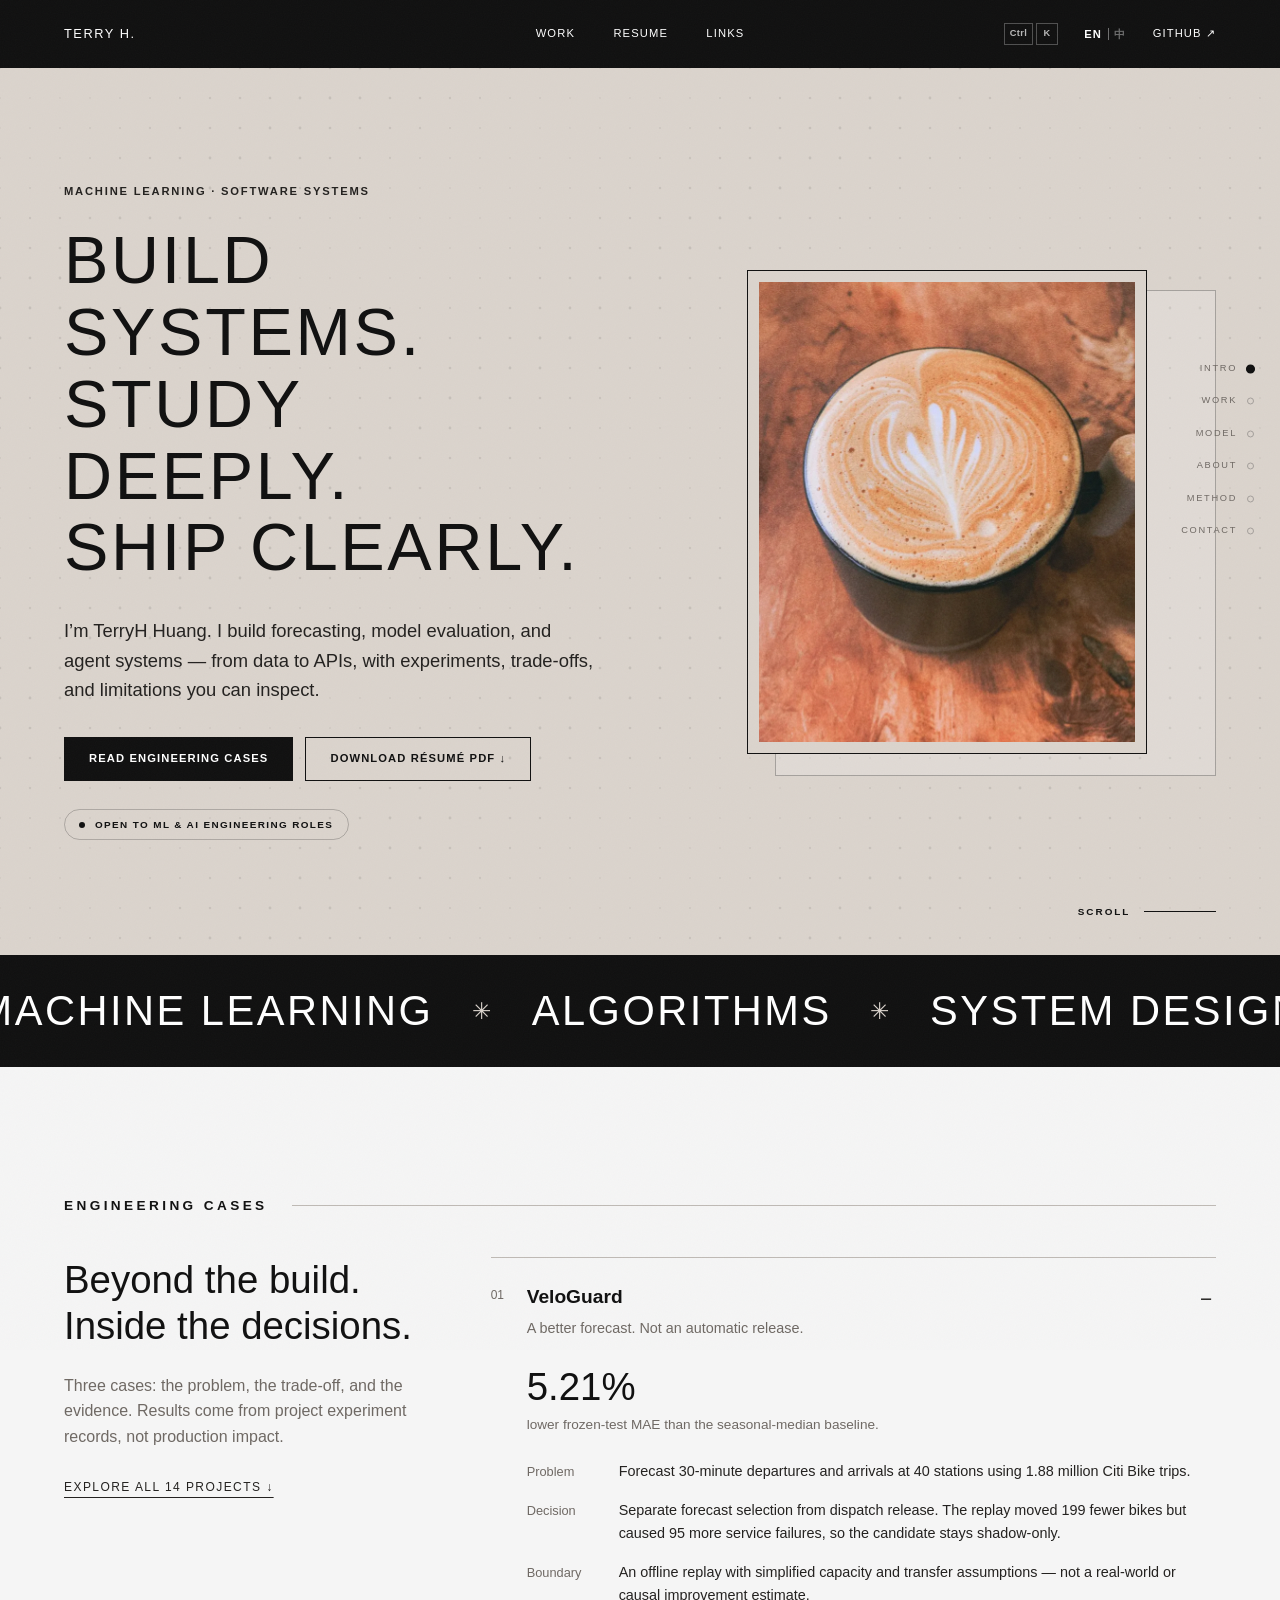
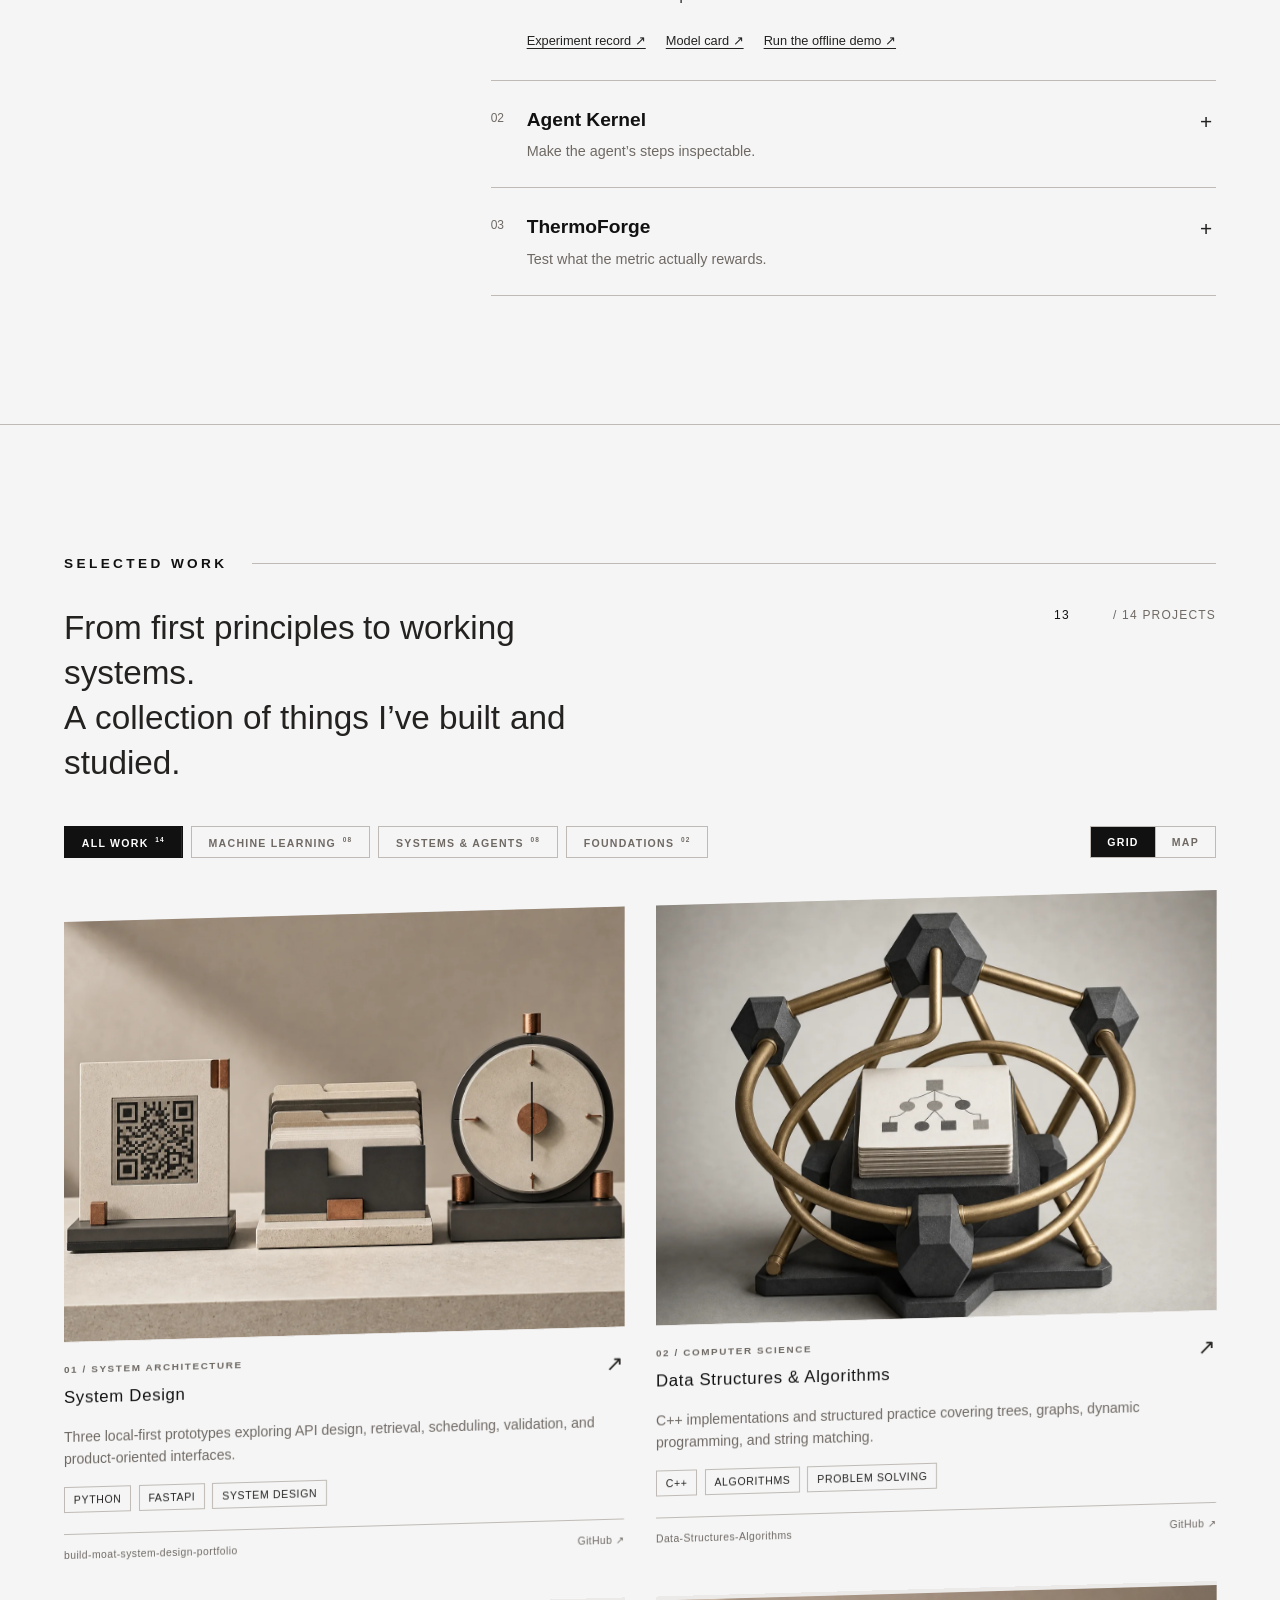
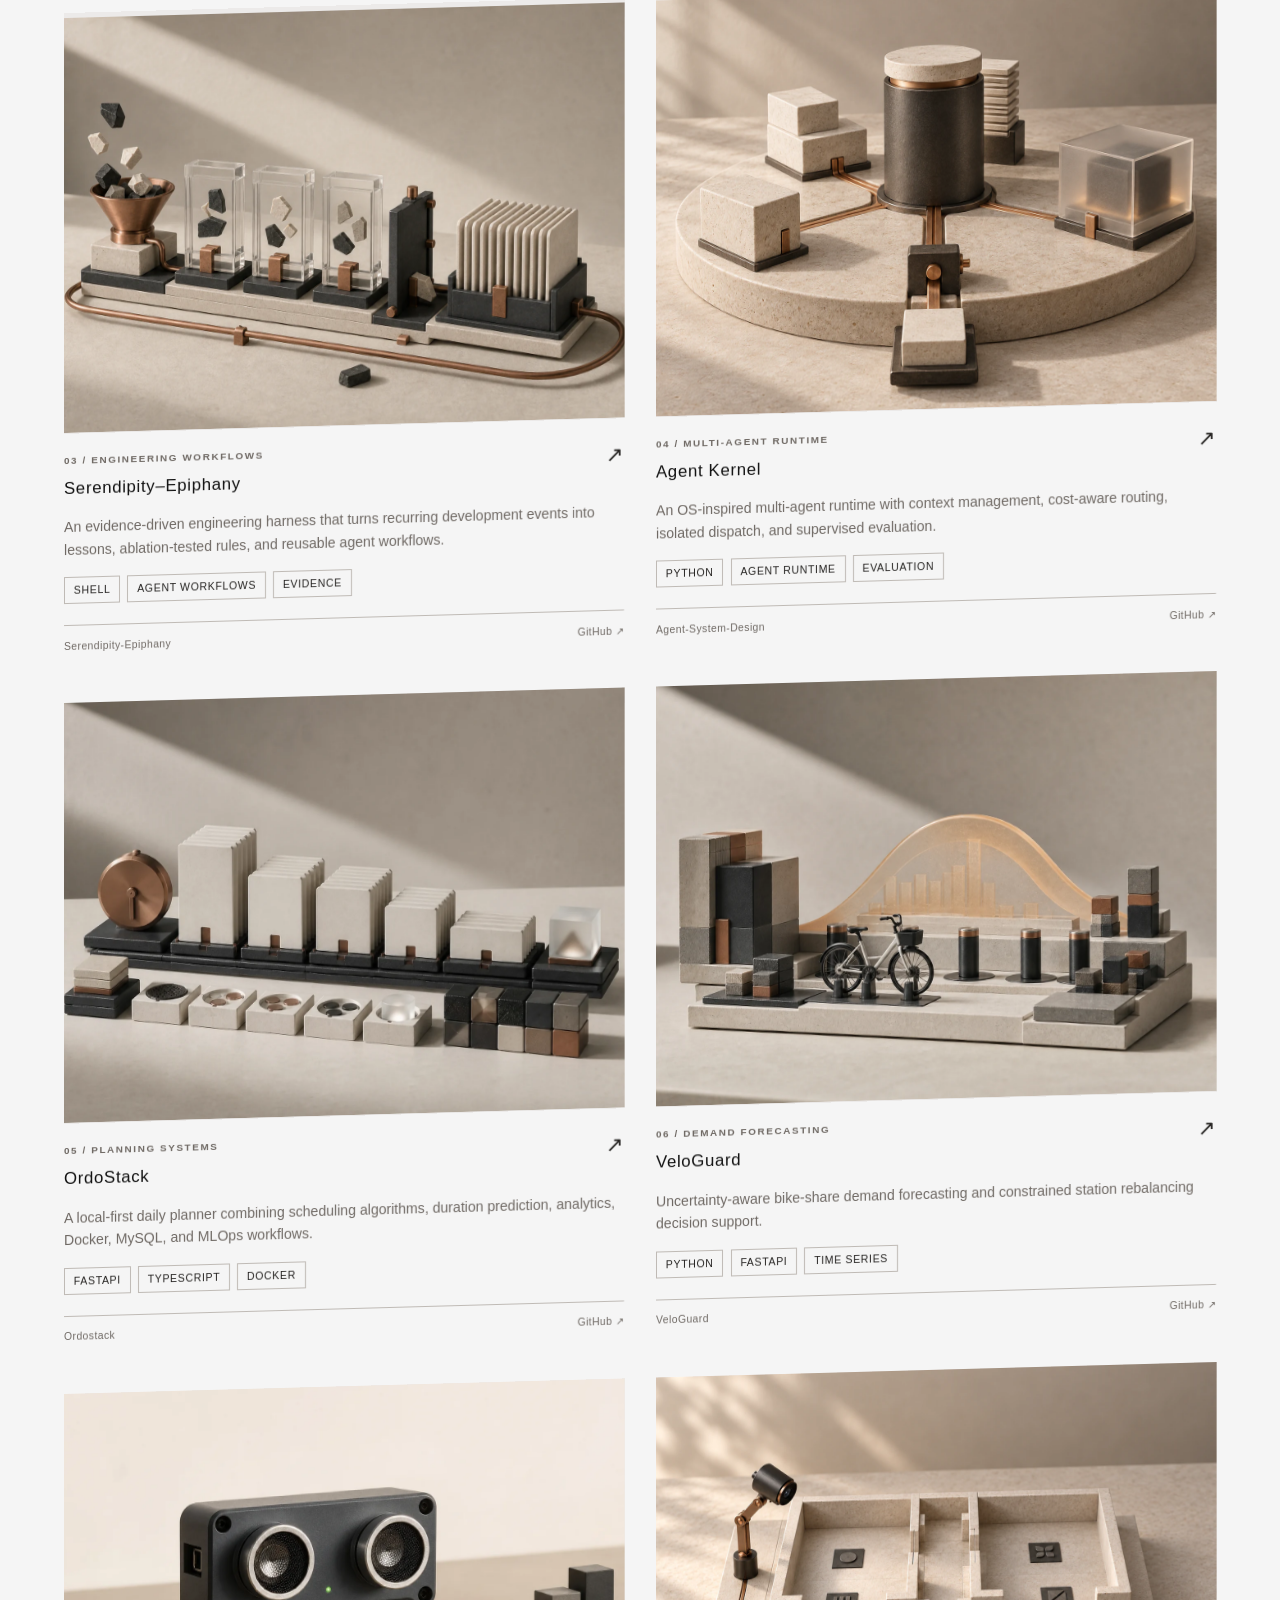
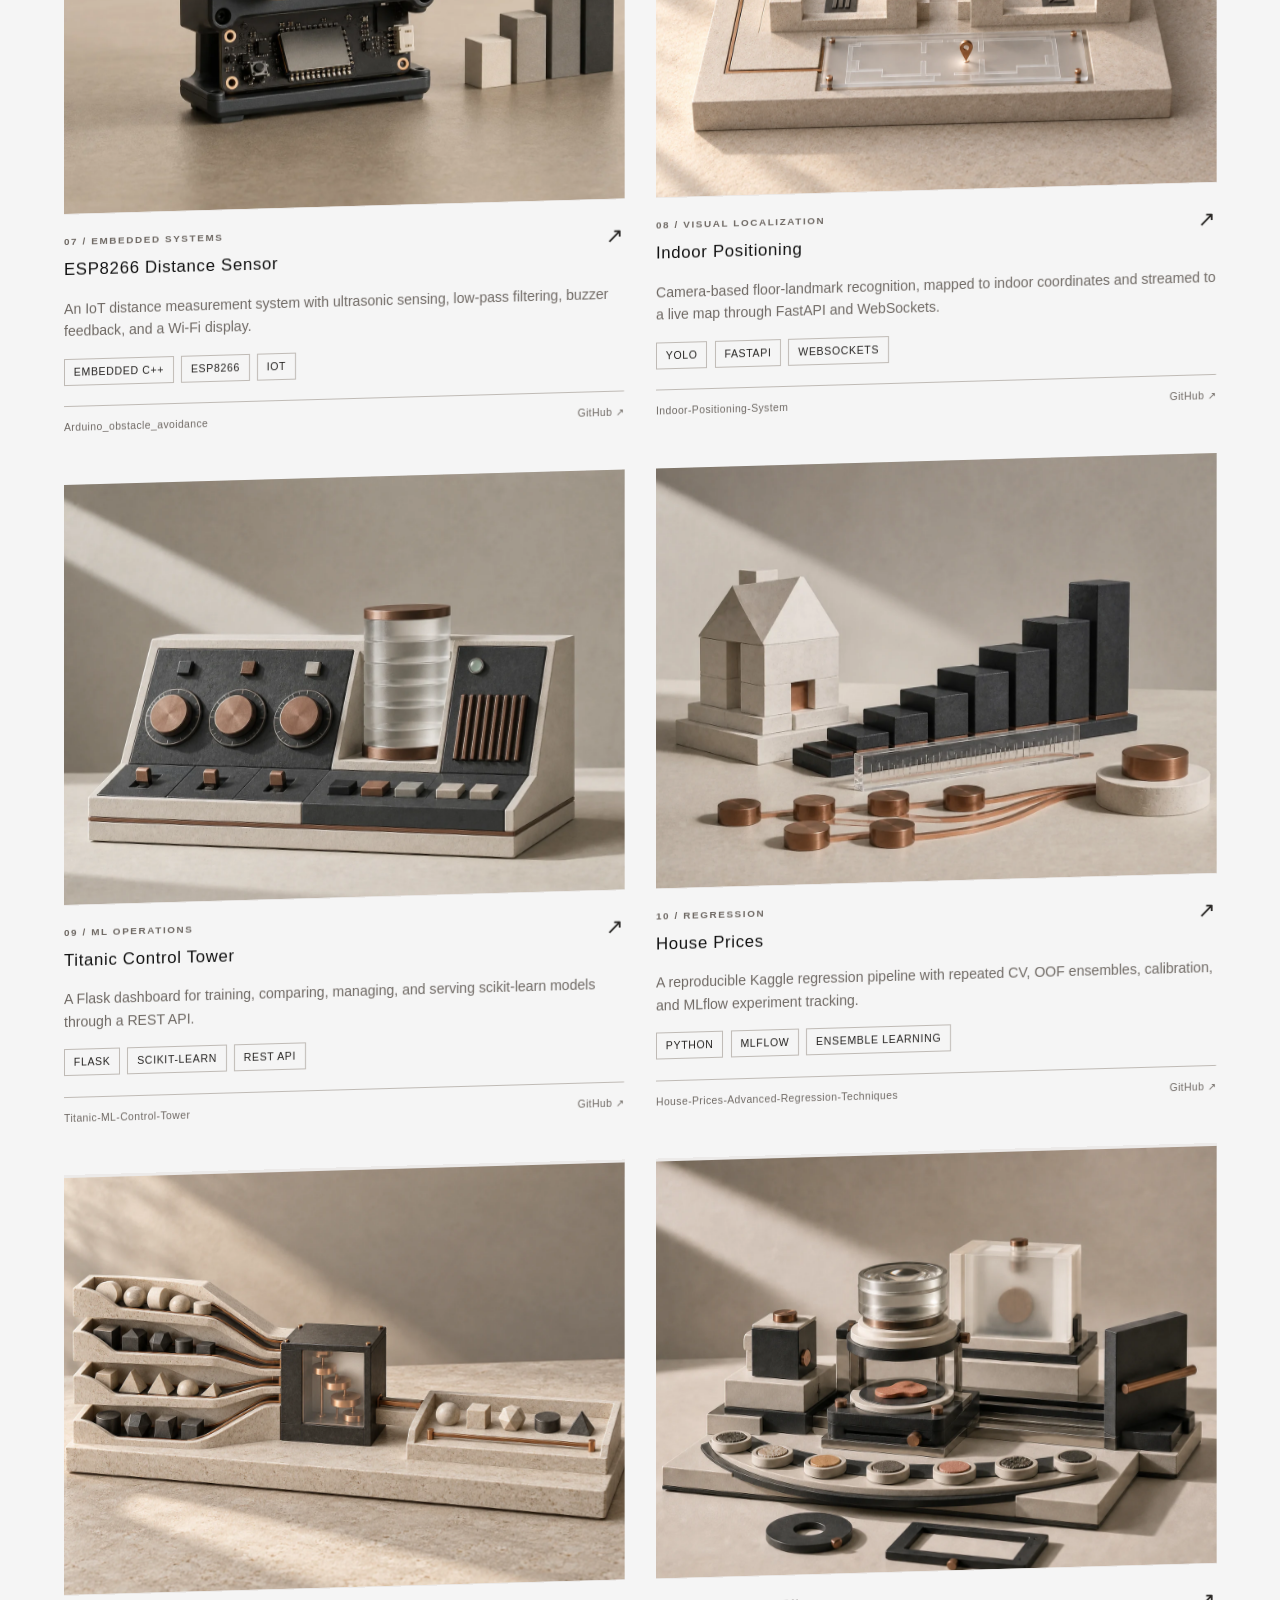
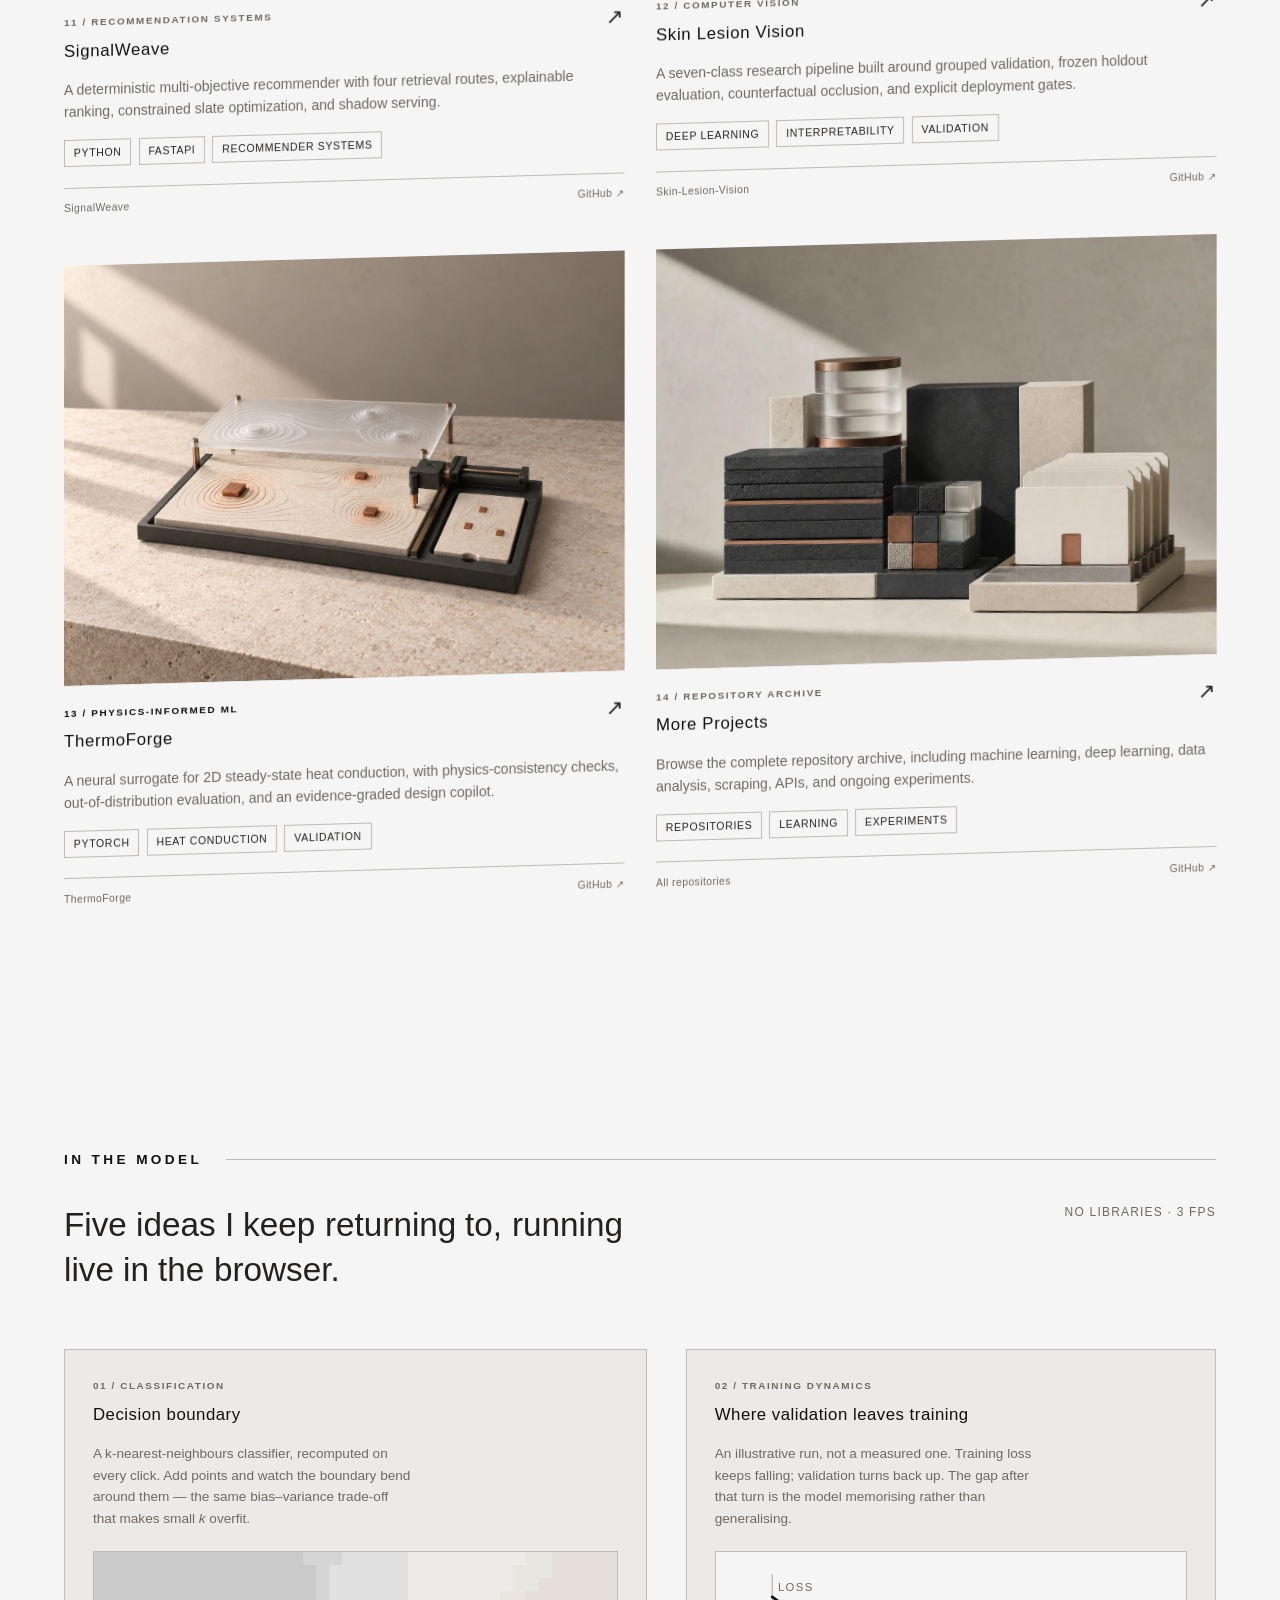
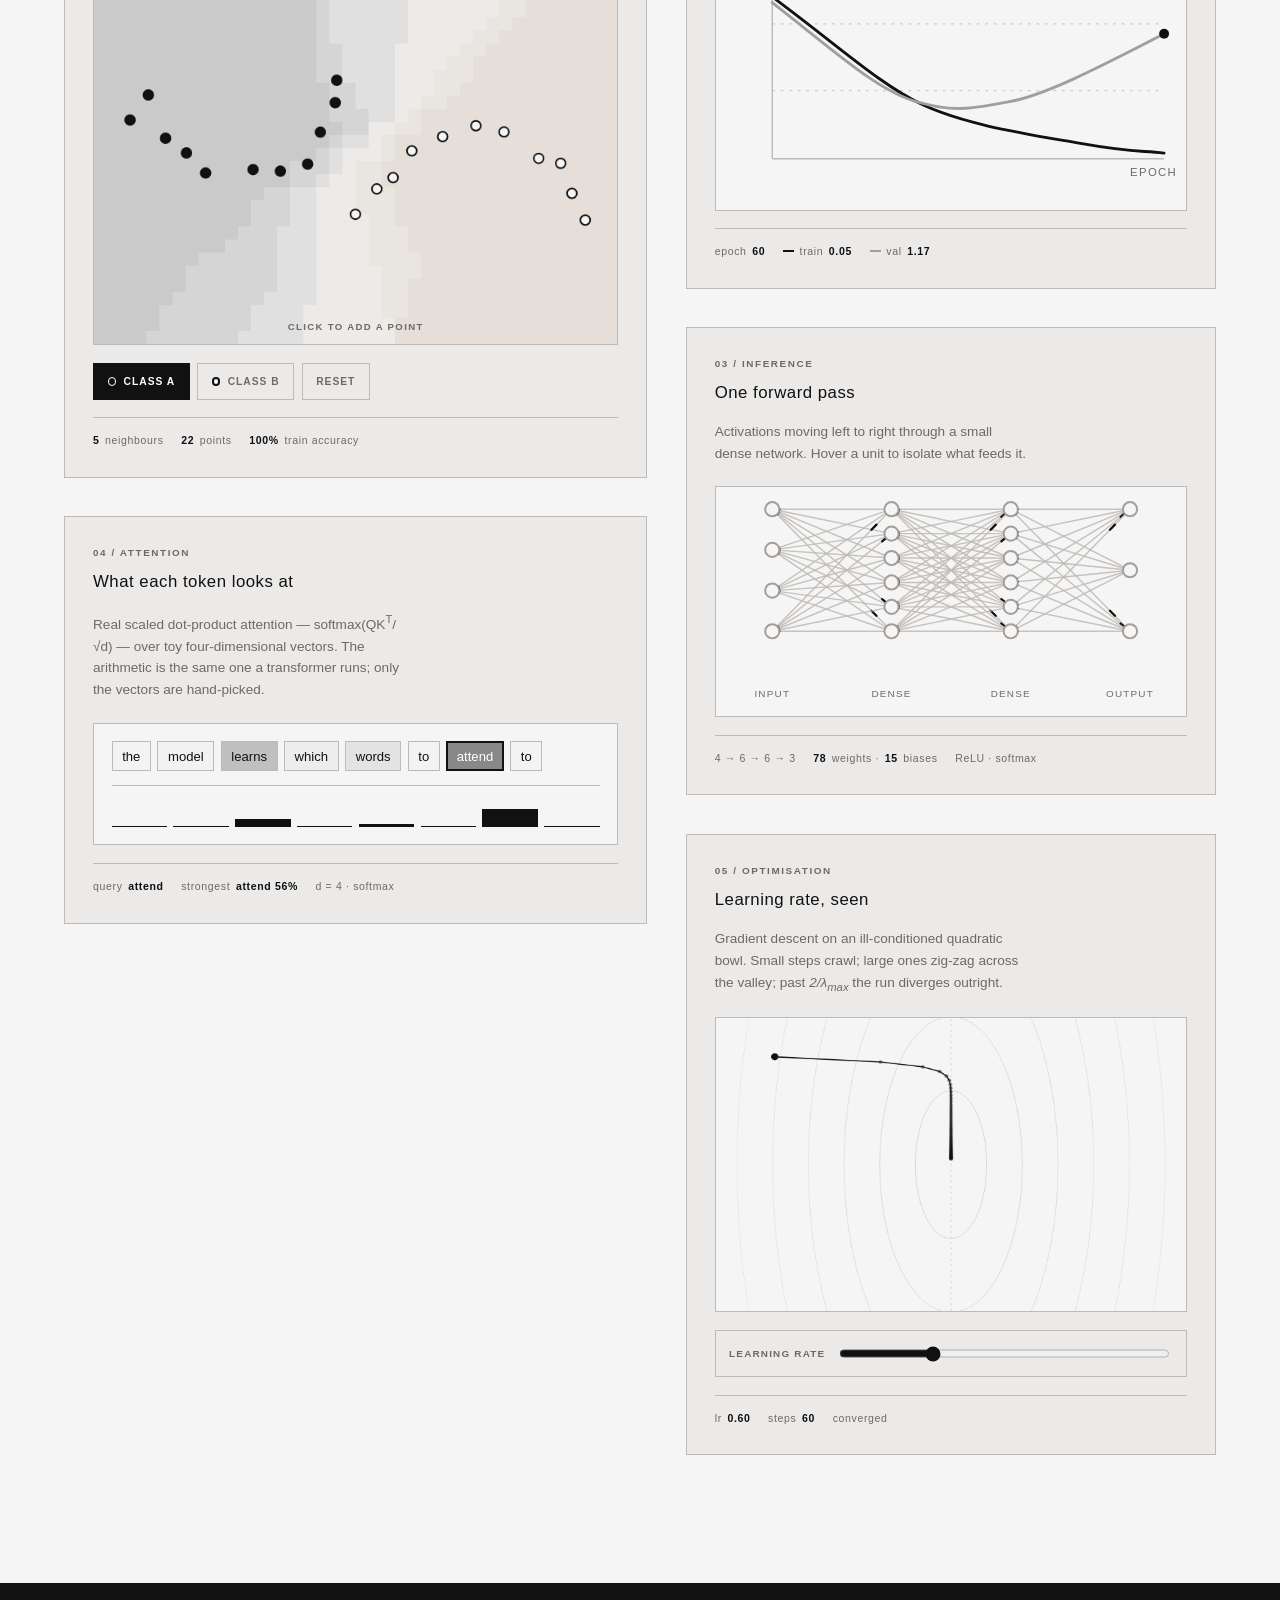
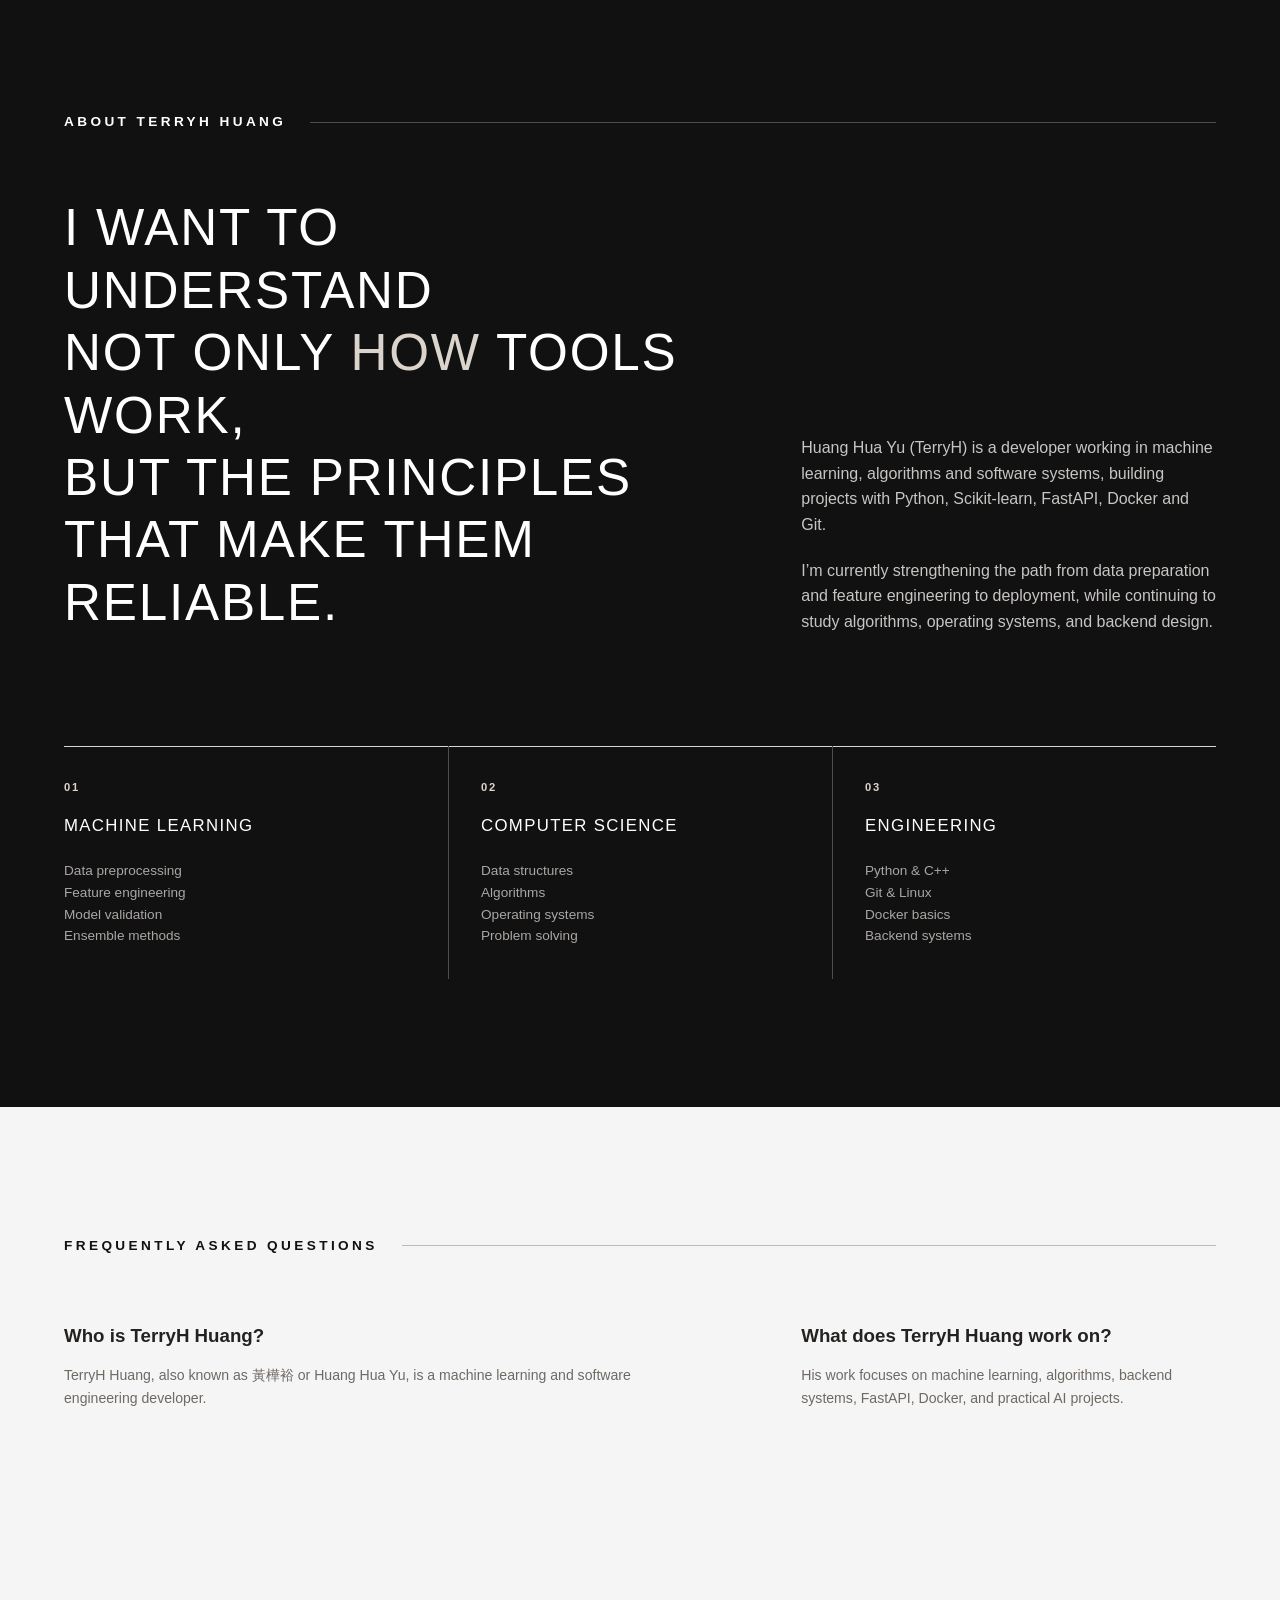
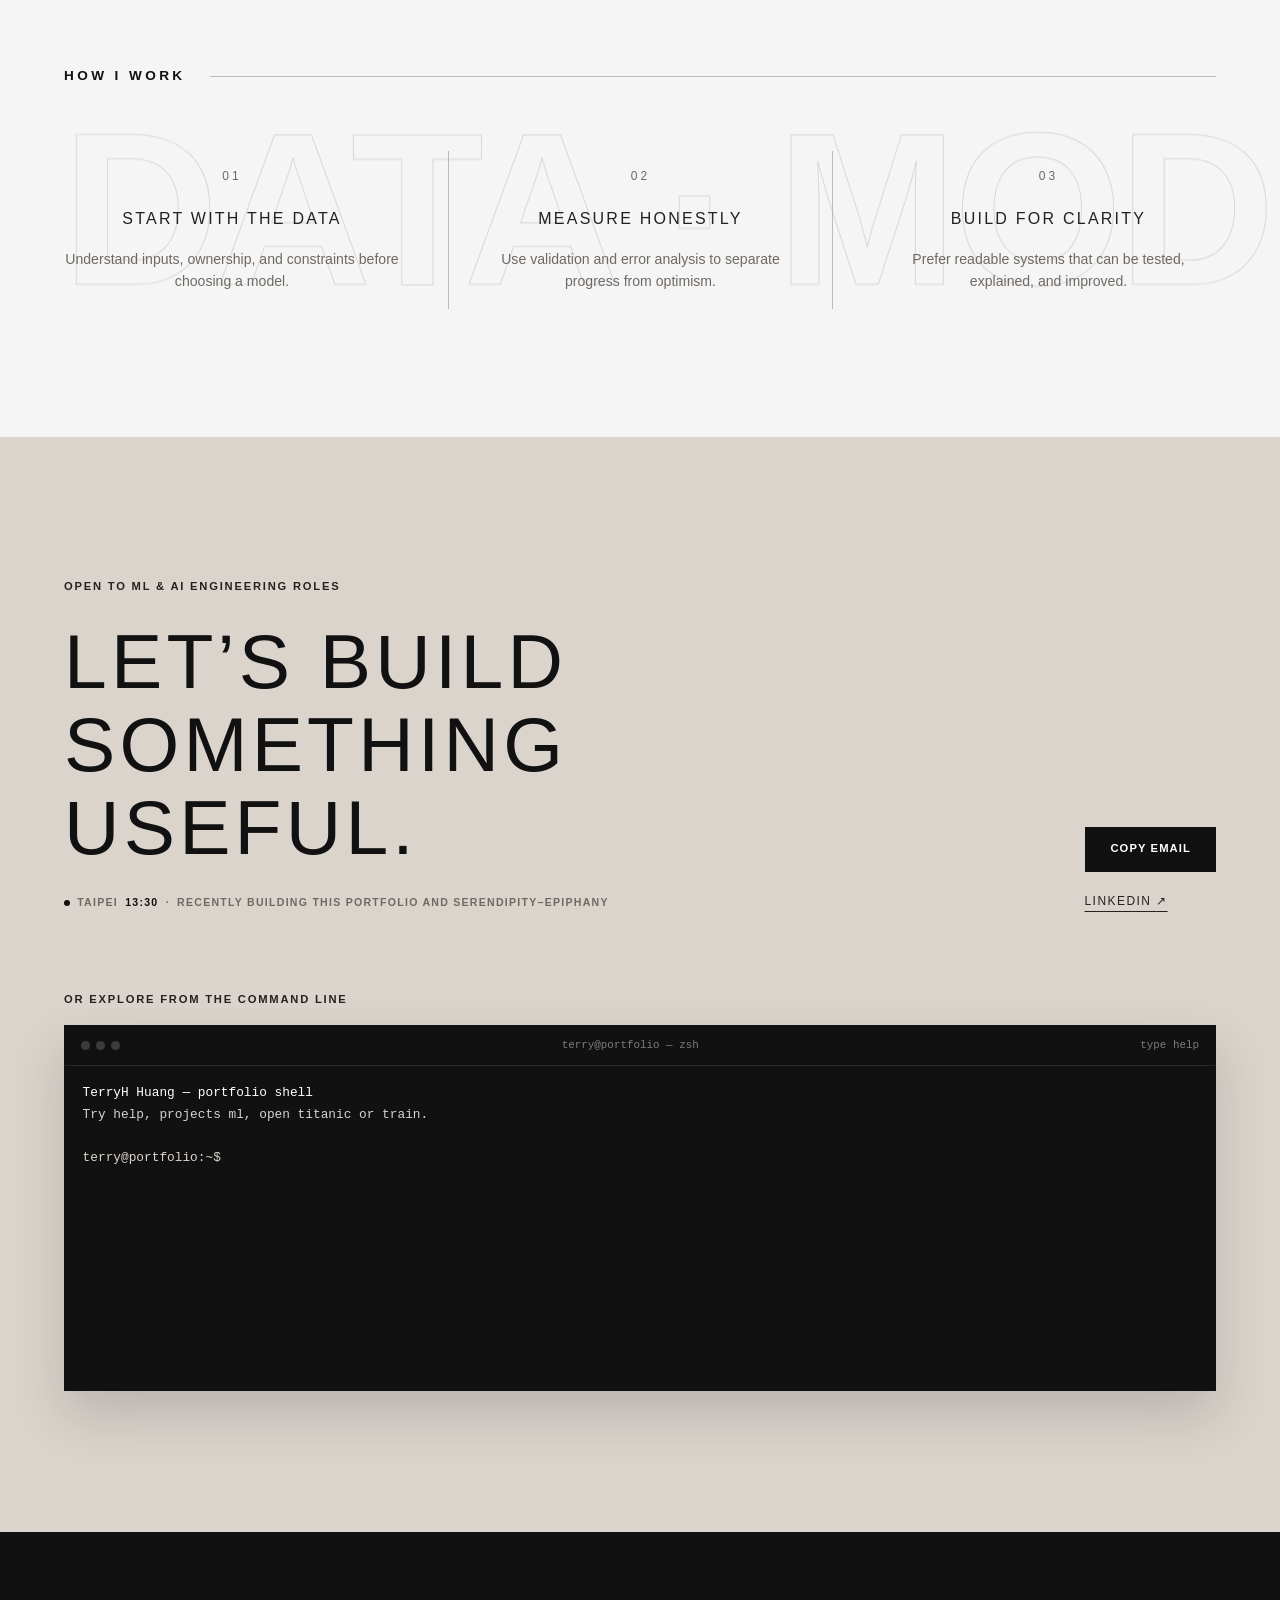
==== commit a31dcb6e: "feat: add evidence-led engineering cases and hiring links" ====
--- a/index.html
+++ b/index.html
@@ -39,8 +39,8 @@
     <meta name="twitter:image" content="https://cdexswzaq0110.github.io/assets/system-design.webp" />
 
     <link rel="preload" as="image" href="assets/cappuccino.webp" fetchpriority="high" />
-    <link rel="stylesheet" href="styles.css?v=31" />
-    <script src="script.js?v=31" defer></script>
+    <link rel="stylesheet" href="styles.css?v=32" />
+    <script src="script.js?v=32" defer></script>
     <script>
       /* Set intro + capability flags before first paint to avoid a flash. */
       (function () {
@@ -82,7 +82,7 @@
             ],
             "sameAs": [
               "https://github.com/cdexswzaq0110",
-              "https://www.linkedin.com/in/%E6%A8%BA%E8%A3%95-%E9%BB%83-terryh/"
+              "https://www.linkedin.com/in/huayu-huang/"
             ]
           },
           {
@@ -206,24 +206,24 @@
               <span class="hero-line" data-zh="把原理讀透。">Study deeply.</span>
               <span class="hero-line" data-zh="把成果交清楚。">Ship clearly.</span>
             </h1>
-            <p class="hero-lead" data-zh="我是黃樺裕，一位持續精進的機器學習工程師，把資料、演算法與可靠的軟體，組合成真正跑得起來的專案。">
-              I’m TerryH Huang, an aspiring machine learning engineer connecting data,
-              algorithms, and dependable software into practical projects.
+            <p class="hero-lead" data-zh="我是黃樺裕，專注於需求預測、模型驗證與 Agent 系統。從資料到 API，我把實驗、設計取捨與限制一起交付。">
+              I’m TerryH Huang. I build forecasting, model evaluation, and agent systems —
+              from data to APIs, with experiments, trade-offs, and limitations you can inspect.
             </p>
             <div class="hero-actions">
-              <a class="button" href="#work" data-magnetic data-zh="查看精選作品">View selected work</a>
+              <a class="button" href="#engineering" data-magnetic data-zh="閱讀工程案例">Read engineering cases</a>
               <a
                 class="button button-secondary"
-                href="https://github.com/cdexswzaq0110"
-                target="_blank"
-                rel="noreferrer"
+                href="assets/Huang_Hua_Yu_Resume.pdf"
+                download
                 data-magnetic
+                data-zh="下載履歷 PDF ↓"
               >
-                Explore GitHub
+                Download résumé PDF ↓
               </a>
             </div>
-            <p class="status-pill" data-zh="&lt;i aria-hidden=&quot;true&quot;&gt;&lt;/i&gt;歡迎交流與合作">
-              <i aria-hidden="true"></i>Open to learning and collaboration
+            <p class="status-pill" data-zh="&lt;i aria-hidden=&quot;true&quot;&gt;&lt;/i&gt;尋找 ML／AI 工程師機會">
+              <i aria-hidden="true"></i>Open to ML &amp; AI engineering roles
             </p>
           </div>
 
@@ -259,6 +259,82 @@
             <span>FastAPI</span><b aria-hidden="true">✳</b>
             <span>Docker</span><b aria-hidden="true">✳</b>
             <span>MLOps</span><b aria-hidden="true">✳</b>
+          </div>
+        </div>
+      </section>
+
+      <section class="section engineering-section" id="engineering" aria-labelledby="engineering-title">
+        <div class="container">
+          <div class="section-heading">
+            <h2 id="engineering-title" data-zh="工程案例">Engineering cases</h2>
+            <span aria-hidden="true"></span>
+          </div>
+          <div class="engineering-layout">
+            <div class="engineering-intro">
+              <p class="engineering-lead" data-zh="不只做出來。<br />也說清楚為什麼。">Beyond the build.<br />Inside the decisions.</p>
+              <p data-zh="三個案例：問題、設計取捨，以及能檢查的結果。數據來自各專案的實驗紀錄，不代表正式營運成效。">Three cases: the problem, the trade-off, and the evidence. Results come from project experiment records, not production impact.</p>
+              <a class="text-link" href="#work" data-zh="瀏覽全部 14 個專案 ↓">Explore all 14 projects ↓</a>
+            </div>
+            <div class="engineering-cases">
+              <details class="engineering-case" id="case-veloguard" open>
+                <summary>
+                  <span class="case-number" aria-hidden="true">01</span>
+                  <span class="case-heading"><strong>VeloGuard</strong><span data-zh="預測更準，卻不急著上線。">A better forecast. Not an automatic release.</span></span>
+                  <span class="case-toggle" aria-hidden="true"></span>
+                </summary>
+                <div class="case-content">
+                  <p class="case-result"><strong>5.21%</strong><span data-zh="保留測試集的 MAE 改善，相對於季節性中位數基準。">lower frozen-test MAE than the seasonal-median baseline.</span></p>
+                  <dl>
+                    <div><dt data-zh="問題">Problem</dt><dd data-zh="用 188 萬筆 Citi Bike 行程，預測 40 個站未來 30 分鐘的借還需求。">Forecast 30-minute departures and arrivals at 40 stations using 1.88 million Citi Bike trips.</dd></div>
+                    <div><dt data-zh="取捨">Decision</dt><dd data-zh="模型選拔和調度上線分開把關。模擬中少搬了 199 輛車，卻多出 95 次服務失敗，因此保留基準策略，候選模型維持 shadow-only。">Separate forecast selection from dispatch release. The replay moved 199 fewer bikes but caused 95 more service failures, so the candidate stays shadow-only.</dd></div>
+                    <div><dt data-zh="限制">Boundary</dt><dd data-zh="這是離線回放，使用簡化的容量與搬運假設；不是實際營運改善，也不是因果估計。">An offline replay with simplified capacity and transfer assumptions — not a real-world or causal improvement estimate.</dd></div>
+                  </dl>
+                  <div class="case-links">
+                    <a href="https://github.com/cdexswzaq0110/VeloGuard/blob/main/docs/verified-run.json" target="_blank" rel="noreferrer" data-zh="實驗紀錄 ↗">Experiment record ↗</a>
+                    <a href="https://github.com/cdexswzaq0110/VeloGuard/blob/main/docs/model-card.md" target="_blank" rel="noreferrer" data-zh="模型卡 ↗">Model card ↗</a>
+                    <a href="https://github.com/cdexswzaq0110/VeloGuard#quick-start-offline-demo" target="_blank" rel="noreferrer" data-zh="重跑離線示範 ↗">Run the offline demo ↗</a>
+                  </div>
+                </div>
+              </details>
+              <details class="engineering-case" id="case-agent-kernel">
+                <summary>
+                  <span class="case-number" aria-hidden="true">02</span>
+                  <span class="case-heading"><strong>Agent Kernel</strong><span data-zh="讓 Agent 的每一步都能追查。">Make the agent’s steps inspectable.</span></span>
+                  <span class="case-toggle" aria-hidden="true"></span>
+                </summary>
+                <div class="case-content">
+                  <p class="case-result"><strong data-zh="離線可重現">Offline-first</strong><span data-zh="可重跑的 Agent 工作流程，留下工具呼叫與評估紀錄。">a reproducible agent workflow with tool traces and evaluation records.</span></p>
+                  <dl>
+                    <div><dt data-zh="問題">Problem</dt><dd data-zh="多步驟研究任務失敗時，如何分辨是工具、執行流程，還是答案缺乏依據？">When a multi-step research task fails, was it the tool, the execution flow, or an unsupported answer?</dd></div>
+                    <div><dt data-zh="取捨">Decision</dt><dd data-zh="以工具權限、有限次重試、Supervisor 檢查與 JSONL 軌跡，讓錯誤可定位；預設用確定性的 MockBackend 重現流程。">Use scoped tools, bounded retries, supervisor review, and JSONL traces. A deterministic MockBackend makes the default scenario repeatable.</dd></div>
+                    <div><dt data-zh="限制">Boundary</dt><dd data-zh="預設示範是離線模擬。真實模型的 adapter 已提供，但離線測試不等於真實模型成功率，也不代表已部署的企業服務。">The default demo is simulated. A real-model adapter is available, but offline tests do not establish live-model success rates or an enterprise deployment.</dd></div>
+                  </dl>
+                  <div class="case-links">
+                    <a href="https://github.com/cdexswzaq0110/Agent-System-Design#quickstart" target="_blank" rel="noreferrer" data-zh="重跑研究示範 ↗">Run the research demo ↗</a>
+                    <a href="https://github.com/cdexswzaq0110/Agent-System-Design/blob/main/ARCHITECTURE.md" target="_blank" rel="noreferrer" data-zh="架構與取捨 ↗">Architecture &amp; trade-offs ↗</a>
+                  </div>
+                </div>
+              </details>
+              <details class="engineering-case" id="case-thermoforge">
+                <summary>
+                  <span class="case-number" aria-hidden="true">03</span>
+                  <span class="case-heading"><strong>ThermoForge</strong><span data-zh="先確認指標真的在量想解的問題。">Test what the metric actually rewards.</span></span>
+                  <span class="case-toggle" aria-hidden="true"></span>
+                </summary>
+                <div class="case-content">
+                  <p class="case-result"><strong>0.965</strong><span data-zh="保留的 20 個候選池中，recall@10/60 為 0.965 ± 0.057。">recall@10/60, ± 0.057 across 20 frozen candidate pools.</span></p>
+                  <dl>
+                    <div><dt data-zh="問題">Problem</dt><dd data-zh="用神經代理模型篩選 2D 熱傳導佈局；評估必須量到位置的影響，而不是不同功率帶來的分數。">Screen 2D heat-conduction layouts with a neural surrogate. The evaluation must measure layout quality, not differences in power budgets.</dd></div>
+                    <div><dt data-zh="取捨">Decision</dt><dd data-zh="固定板子、功率與散熱條件，只改元件位置；與物理基準比較，並追蹤熱點低估，而不只看平均誤差。">Fix the board, power, and cooling; vary only component positions. Compare against a physics baseline and track hotspot underestimation, not just average error.</dd></div>
+                    <div><dt data-zh="限制">Boundary</dt><dd data-zh="資料由 2D 穩態求解器生成，不是 CFD 或硬體實測；在這個專案中，也沒有證明代理模型比求解器更快。">Data comes from a 2D steady-state solver, not CFD or hardware measurements. This project does not demonstrate a speed advantage over its solver.</dd></div>
+                  </dl>
+                  <div class="case-links">
+                    <a href="https://github.com/cdexswzaq0110/ThermoForge/blob/main/docs/05-results.md" target="_blank" rel="noreferrer" data-zh="評估結果 ↗">Evaluation results ↗</a>
+                    <a href="https://github.com/cdexswzaq0110/ThermoForge" target="_blank" rel="noreferrer" data-zh="程式碼與重現方式 ↗">Code &amp; reproduction ↗</a>
+                  </div>
+                </div>
+              </details>
+            </div>
           </div>
         </div>
       </section>
@@ -1034,7 +1110,7 @@
       <section class="contact-section" id="contact" aria-labelledby="contact-title">
         <div class="container contact-grid">
           <div>
-            <p class="eyebrow" data-zh="歡迎交流與合作">Open to learning and collaboration</p>
+            <p class="eyebrow" data-zh="尋找 ML／AI 工程師機會">Open to ML &amp; AI engineering roles</p>
             <h2 id="contact-title" data-split="chars" data-zh="一起做點有用的東西。">Let’s build something useful.</h2>
             <p class="local-time">
               <i aria-hidden="true"></i>
@@ -1057,7 +1133,7 @@
             <p class="visually-hidden" role="status" data-copy-status></p>
             <a
               class="text-link"
-              href="https://www.linkedin.com/in/%E6%A8%BA%E8%A3%95-%E9%BB%83-terryh/"
+              href="https://www.linkedin.com/in/huayu-huang/"
               target="_blank"
               rel="noreferrer"
               data-scramble
--- a/styles.css
+++ b/styles.css
@@ -941,6 +941,87 @@
   padding-block: var(--section-space);
 }
 
+/* Case notes inherit the existing palette; gallery and motion rules stay untouched. */
+.engineering-section {
+  border-bottom: 1px solid var(--line);
+  scroll-margin-top: 5.25rem;
+}
+
+.engineering-layout {
+  display: grid;
+  grid-template-columns: minmax(0, 1fr) minmax(0, 2fr);
+  gap: clamp(2rem, 5vw, 5rem);
+  margin-top: 2.5rem;
+}
+
+.engineering-intro > p {
+  margin-bottom: 1.5rem;
+  color: var(--muted);
+}
+
+.engineering-intro .engineering-lead {
+  color: var(--ink);
+  font-family: var(--font-display);
+  font-size: clamp(1.5rem, 3vw, 2.4rem);
+  line-height: 1.2;
+}
+
+.engineering-case {
+  border-top: 1px solid var(--line);
+  scroll-margin-top: 6rem;
+}
+
+.engineering-case:last-child { border-bottom: 1px solid var(--line); }
+
+.engineering-case > summary {
+  display: grid;
+  grid-template-columns: 1.5rem minmax(0, 1fr) 1rem;
+  align-items: start;
+  gap: 0.75rem;
+  padding-block: 1.5rem;
+  cursor: pointer;
+  list-style: none;
+}
+
+.engineering-case > summary::-webkit-details-marker { display: none; }
+.engineering-case > summary:focus-visible { outline: 2px solid var(--ink); outline-offset: 4px; }
+.case-number { color: var(--muted); font-size: 0.75rem; padding-top: 0.25rem; }
+.case-heading { display: grid; gap: 0.3rem; }
+.case-heading strong { color: var(--ink); font-family: var(--font-display); font-size: 1.2rem; }
+.case-heading > span { color: var(--muted); font-size: 0.9rem; }
+.case-toggle::before { content: "+"; font-size: 1.3rem; }
+.engineering-case[open] .case-toggle::before { content: "−"; }
+.case-content { padding: 0 0 1.75rem 2.25rem; }
+
+.case-result {
+  display: grid;
+  gap: 0.25rem;
+  margin-bottom: 1.5rem;
+}
+
+.case-result strong {
+  color: var(--ink);
+  font-family: var(--font-display);
+  font-size: clamp(1.7rem, 3vw, 2.5rem);
+  font-weight: 400;
+  line-height: 1.2;
+}
+
+.case-result > span { color: var(--muted); font-size: 0.85rem; }
+.case-content dl { margin: 0; }
+.case-content dl > div { display: grid; grid-template-columns: 5rem minmax(0, 1fr); gap: 0.75rem; margin-block: 1rem; }
+.case-content dt { color: var(--muted); font-size: 0.8rem; padding-top: 0.1rem; }
+.case-content dd { margin: 0; font-size: 0.9rem; }
+.case-links { display: flex; flex-wrap: wrap; gap: 0.75rem 1.25rem; margin-top: 1.5rem; font-size: 0.8rem; }
+.case-links a { text-underline-offset: 0.25em; }
+.case-links a:hover { text-decoration-thickness: 2px; }
+
+@media (max-width: 760px) {
+  .engineering-layout { grid-template-columns: minmax(0, 1fr); }
+  .case-content { padding-left: 0; }
+  .case-content dl > div { grid-template-columns: minmax(0, 1fr); gap: 0.25rem; }
+}
+
 .work-section {
   overflow-x: clip;
 }
